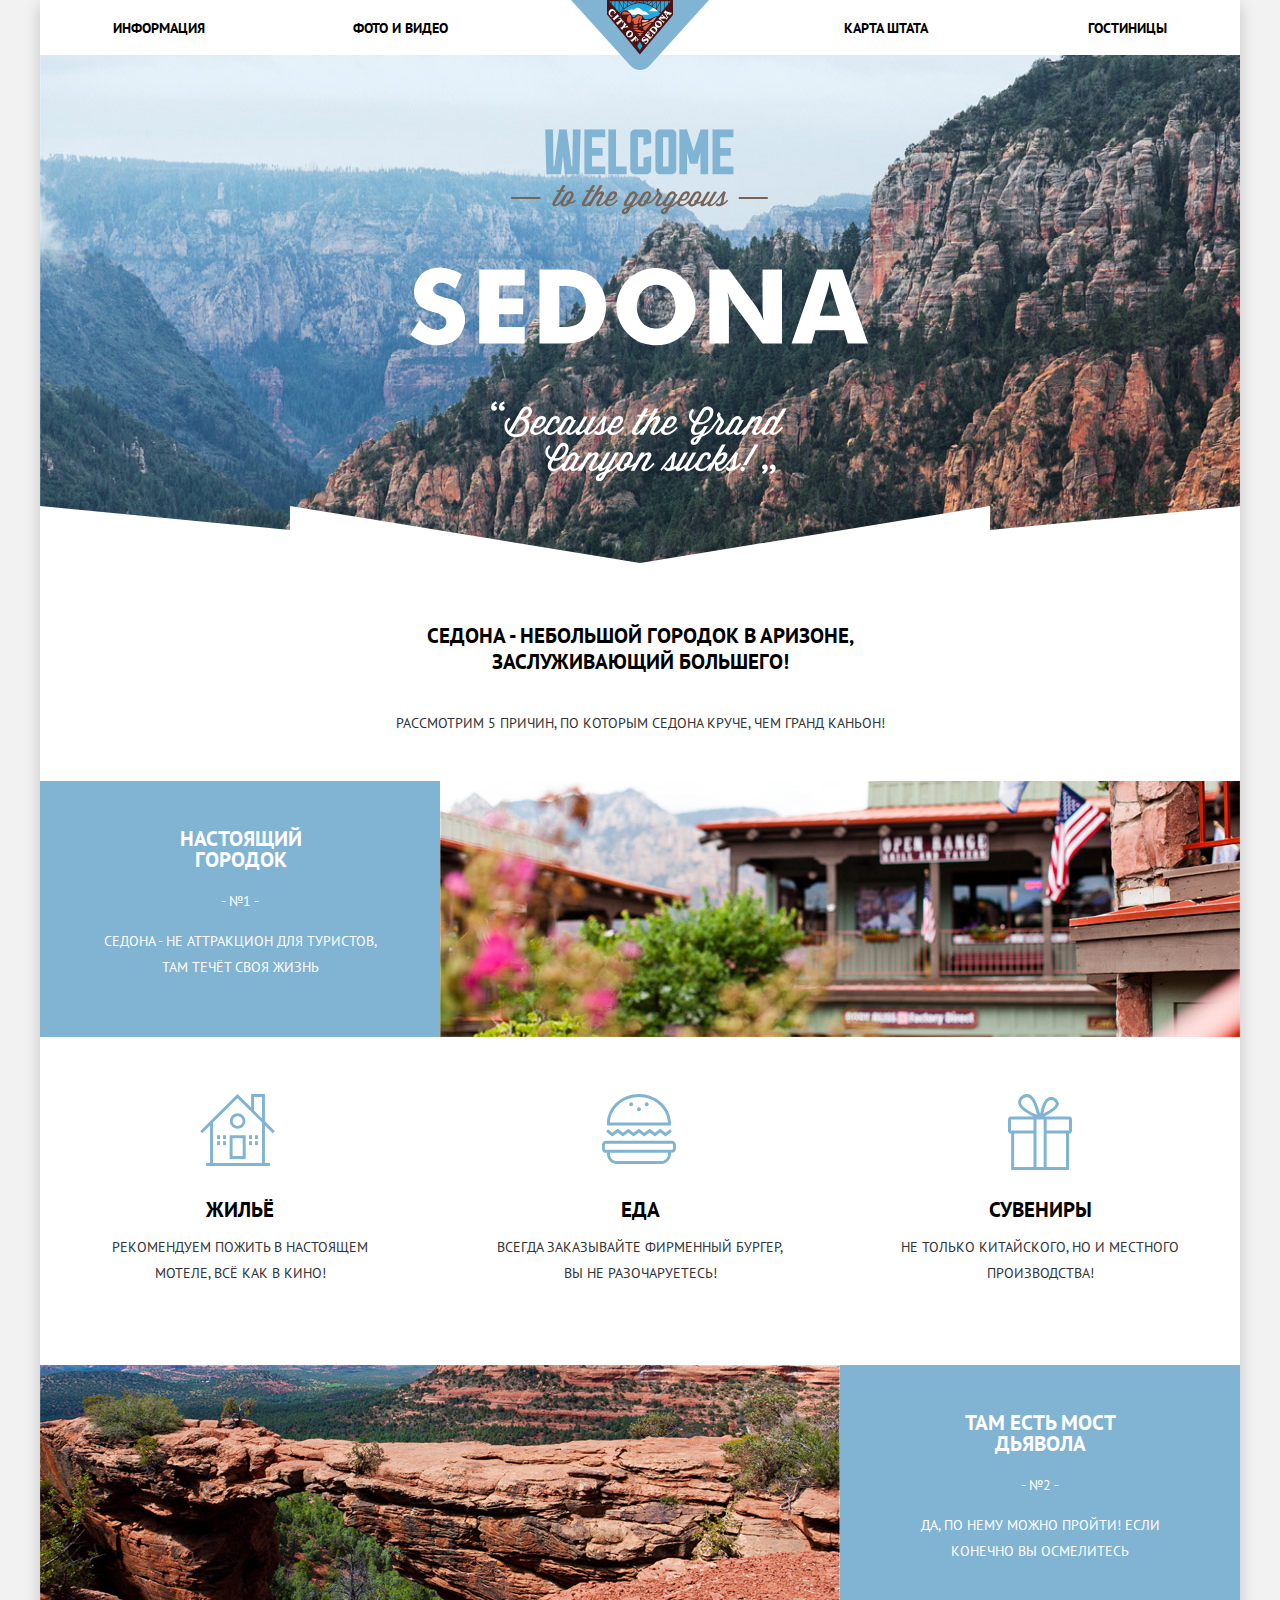
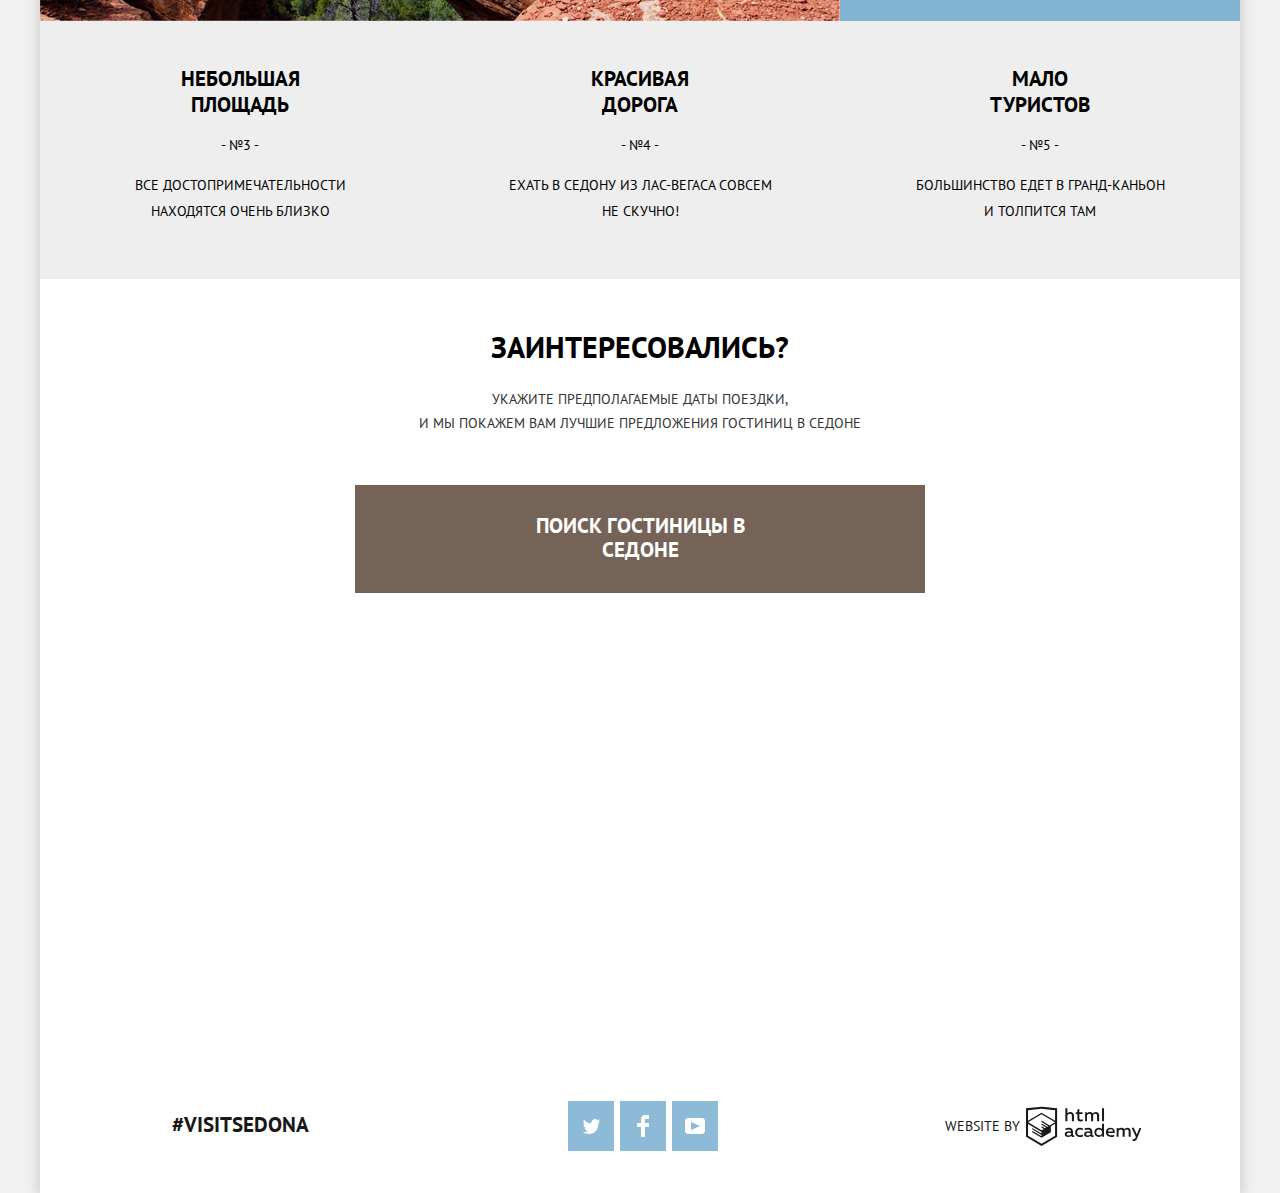
==== index.html @ 84140e09 "Анимирована форма + Пиксель перфект" ====
<!DOCTYPE html>
<html lang="ru">
  <head>
    <meta charset="UTF-8">
    <title>Sedona</title>
    <link href="https://fonts.googleapis.com/css?family=PT+Sans:400,700" rel="stylesheet">
    <link rel="stylesheet" href="css/normalize.css">
    <link rel="stylesheet" href="css/style.css">
  </head>
  <body>
    <div class="container">
      <img class="img-background" src="img/background.jpg" alt="Горы Седоны" width="1200" height="800">
      <header class="header">
        <img class="header-logo" src="img/logo.svg" alt="Логотип Седоны" width="140" height="70">
        <h2 class="visually-hidden">Меню сайта</h2>
        <nav class="header-nav">
          <ul class="header-nav-list">
            <li class="header-nav-item">
              <a class="header-nav-phrase" href="info.html">Информация</a>
            </li>
            <li class="header-nav-item">
              <a class="header-nav-phrase" href="photo.html">Фото и видео</a>
            </li>
            <li class="header-nav-item">
              <a class="header-nav-phrase" href="#map">Карта штата</a>
            </li>
            <li class="header-nav-item">
              <a class="header-nav-phrase" href="catalog.html">Гостиницы</a>
            </li>
          </ul>
        </nav>
      </header>
      <main>
        <div class="img-background-wrapper">
          <img class="img-welcome" src="img/welcome.svg" alt="Приветствие" width="459" height="353">
        </div>
        <div class="info-wrapper-about">
          <div class="info-wrapper">
            <h1>
              Седона - небольшой городок в Аризоне,   
              заслуживающий большего!
            </h1>
            <p>Рассмотрим 5 причин, по которым Седона круче, чем гранд каньон!</p>
          </div>
        </div>
        <section class="reason first">
          <div class="reason-content">
            <h2>Настоящий городок</h2>
            <span>- №1 -</span>
            <p>
              Седона - не аттракцион для туристов,  
              там течёт своя жизнь
            </p>
          </div>
          <div class="reason-img"> <img src="img/reason-1.jpg" alt="Городок"></div>
        </section>
        <section class="recommended">
          <div class="recommended-wrapper">
            <h2 class="recommended-content">Жильё</h2>
            <p>
              Рекомендуем пожить в настоящем
              мотеле, всё как в кино!
            </p>
          </div>
          <div class="recommended-wrapper">
            <h2 class="recommended-content">Еда</h2>
            <p>
              Всегда заказывайте фирменный бургер,
              вы не разочаруетесь!
            </p>
          </div>
          <div class="recommended-wrapper">
            <h2 class="recommended-content">Сувениры</h2>
            <p>
              Не только китайского, но и местного
              производства!
            </p>
          </div>
        </section>
        <section class="reason second">
          <div class="reason-content">
            <h2>
              Там есть
              мост дьявола
            </h2>
            <span>- №2 -</span>
            <p>
              Да, по нему можно пройти! Если конечно
              вы осмелитесь
            </p>
          </div>
          <div class="reason-img"> <img src="img/reason-2.jpg" alt="Мост дьявола"></div>
        </section>
        <section class="reason-list">
          <div class="reason-content-item">
            <h2>
              Небольшая
              площадь
            </h2>
            <span>- №3 -</span>
            <p>
              Все достопримечательности
              находятся очень близко
            </p>
          </div>
          <div class="reason-content-item">
            <h2>
              Красивая
              дорога
            </h2>
            <span>- №4 -</span>
            <p>
              Ехать в Седону из Лас-Вегаса
              совсем не скучно!
            </p>
          </div>
          <div class="reason-content-item">
            <h2>
              Мало
              туристов
            </h2>
            <span>- №5 -</span>
            <p>
              Большинство едет в Гранд-Каньон
              и толпится там
            </p>
          </div>
        </section>
        <section class="search-hotel">
          <div class="search-hotel-info">
            <h3>Заинтересовались?</h3>
            <p>
              Укажите предполагаемые даты поездки,<br>
              и мы покажем вам лучшие предложения гостиниц в Седоне
            </p>
          </div>
            <div class="search-hotel-btn-wrapper">
              <button class="search-hotel-btn" type="button">Поиск гостиницы в Седоне</button>
              <div class="search-hotel-popup-wrapper">
                <h2 class="visually-hidden">Параметры поиска гостиницы</h2>
                <form class="search-hotel-popup" action="https://echo.htmlacademy.ru" method="post">
                  <div class="chose-wrapper">
                    <label for="chose-date-arrival">Дата заезда:</label>
                    <div class="chose-date-wrapper">
                      <input class="chose-date" type="text" id="chose-date-arrival" name="date-arrival" value="24 апреля 2017">
                      <button class="calendar-btn" type="button">
                        <svg class="calendar-icon" version="1.1" id="Layer_1" xmlns="http://www.w3.org/2000/svg" xmlns:xlink="http://www.w3.org/1999/xlink" x="0px" y="0px"
                          width="21px" height="22px" viewBox="0 0 21 22" enable-background="new 0 0 21 22" xml:space="preserve">
                          <g id="calendar_1_">
                            <path d="M19.251,2.025h-2.845V0.648c0-0.381-0.294-0.689-0.656-0.689c-0.363,0-0.656,0.308-0.656,0.689v1.377h-3.938V0.648
                              c0-0.381-0.294-0.689-0.655-0.689c-0.363,0-0.657,0.308-0.657,0.689v1.377H5.906V0.648c0-0.381-0.294-0.689-0.656-0.689
                              c-0.363,0-0.657,0.308-0.657,0.689v1.377H1.75C0.784,2.025,0,2.847,0,3.862v16.302C0,21.179,0.784,22,1.75,22h17.501
                              C20.217,22,21,21.179,21,20.164V3.862C21,2.847,20.217,2.025,19.251,2.025z M19.688,20.164c0,0.253-0.195,0.459-0.437,0.459H1.75
                              c-0.241,0-0.438-0.206-0.438-0.459V3.862c0-0.253,0.196-0.459,0.438-0.459h2.844v1.378c0,0.381,0.294,0.689,0.657,0.689
                              c0.362,0,0.656-0.308,0.656-0.689V3.403h3.938v1.378c0,0.381,0.294,0.689,0.657,0.689c0.361,0,0.655-0.308,0.655-0.689V3.403h3.938
                              v1.378c0,0.381,0.293,0.689,0.656,0.689c0.362,0,0.656-0.308,0.656-0.689V3.403h2.845c0.241,0,0.437,0.206,0.437,0.459V20.164z"/>
                            <rect x="4.594" y="8.225" width="2.625" height="2.066"/>
                            <rect x="4.594" y="11.668" width="2.625" height="2.067"/>
                            <rect x="4.594" y="15.112" width="2.625" height="2.066"/>
                            <rect x="9.188" y="15.112" width="2.625" height="2.066"/>
                            <rect x="9.188" y="11.668" width="2.625" height="2.067"/>
                            <rect x="9.188" y="8.225" width="2.625" height="2.066"/>
                            <rect x="13.781" y="15.112" width="2.625" height="2.066"/>
                            <rect x="13.781" y="11.668" width="2.625" height="2.067"/>
                            <rect x="13.781" y="8.225" width="2.625" height="2.066"/>
                          </g>
                        </svg>
                      </button>
                    </div>
                  </div>
                  <div class="chose-wrapper">
                    <label for="chose-date-departure">Дата выезда:</label>
                    <div class="chose-date-wrapper">
                      <input class="chose-date" type="text" id="chose-date-departure" name="date-departure" value="4 июля 2017">
                      <button class="calendar-btn" type="button">
                        <svg class="calendar-icon" version="1.1" id="Layer_2" xmlns="http://www.w3.org/2000/svg" xmlns:xlink="http://www.w3.org/1999/xlink" x="0px" y="0px"
                          width="21px" height="22px" viewBox="0 0 21 22" enable-background="new 0 0 21 22" xml:space="preserve">
                          <g id="calendar_2_">
                            <path d="M19.251,2.025h-2.845V0.648c0-0.381-0.294-0.689-0.656-0.689c-0.363,0-0.656,0.308-0.656,0.689v1.377h-3.938V0.648
                              c0-0.381-0.294-0.689-0.655-0.689c-0.363,0-0.657,0.308-0.657,0.689v1.377H5.906V0.648c0-0.381-0.294-0.689-0.656-0.689
                              c-0.363,0-0.657,0.308-0.657,0.689v1.377H1.75C0.784,2.025,0,2.847,0,3.862v16.302C0,21.179,0.784,22,1.75,22h17.501
                              C20.217,22,21,21.179,21,20.164V3.862C21,2.847,20.217,2.025,19.251,2.025z M19.688,20.164c0,0.253-0.195,0.459-0.437,0.459H1.75
                              c-0.241,0-0.438-0.206-0.438-0.459V3.862c0-0.253,0.196-0.459,0.438-0.459h2.844v1.378c0,0.381,0.294,0.689,0.657,0.689
                              c0.362,0,0.656-0.308,0.656-0.689V3.403h3.938v1.378c0,0.381,0.294,0.689,0.657,0.689c0.361,0,0.655-0.308,0.655-0.689V3.403h3.938
                              v1.378c0,0.381,0.293,0.689,0.656,0.689c0.362,0,0.656-0.308,0.656-0.689V3.403h2.845c0.241,0,0.437,0.206,0.437,0.459V20.164z"/>
                            <rect x="4.594" y="8.225" width="2.625" height="2.066"/>
                            <rect x="4.594" y="11.668" width="2.625" height="2.067"/>
                            <rect x="4.594" y="15.112" width="2.625" height="2.066"/>
                            <rect x="9.188" y="15.112" width="2.625" height="2.066"/>
                            <rect x="9.188" y="11.668" width="2.625" height="2.067"/>
                            <rect x="9.188" y="8.225" width="2.625" height="2.066"/>
                            <rect x="13.781" y="15.112" width="2.625" height="2.066"/>
                            <rect x="13.781" y="11.668" width="2.625" height="2.067"/>
                            <rect x="13.781" y="8.225" width="2.625" height="2.066"/>
                          </g>
                        </svg>
                      </button>
                    </div>
                  </div>
                  <div class="chose-people-wrapper">
                    <label for="chose-number-adults">Взрослые:</label>
                    <div class="chose-number-wrapper">
                      <button class="decrease" type="button">-</button>
                      <input class="chose-number" type="text" name="number" id="chose-number-adults" value="2">
                      <button class="increase" type="button">+</button>
                    </div>
                    <label for="chose-number-childrens">Дети:</label>
                    <div class="chose-number-wrapper">
                      <button class="decrease" type="button">-</button>
                      <input class="chose-number" type="text" name="number" id="chose-number-childrens" value="0">
                      <button class="increase" type="button">+</button>
                    </div>
                  </div>
                  <button class="search-btn" type="submit">Найти</button>
                </form>
              </div>
            </div>
        </section>
      </main>
      <div class="map">
        <div style="overflow:hidden;width: 1200px;height: 600px;">
          <iframe class="map-iframe" width="1200" height="600" src="https://maps.google.com/maps?width=1200&amp;height=600&amp;hl=en&amp;q=sedona+(sedona)&amp;ie=UTF8&amp;t=&amp;z=10&amp;iwloc=B&amp;output=embed"></iframe>
          <div><small><a href="https://embedgooglemaps.com/en/">embedgooglemaps EN</a></small></div>
          <div><small><a href="https://iamsterdamcard.it">i amsterdamcard it</a></small></div>
        </div>
        <footer class="footer index">
          <div class="hashtag-wrapper">
            <span class="visually-hidden">Распространяйте хэштег</span>
            <a class="hashtag" href="#">#Visitsedona</a>
          </div>
          <ul class="social-btn-list">
            <li class="social-btn-item">
              <a class="social-btn twitter" href="#">
              <span class="visually-hidden">Седона в Твиттере</span>
              </a>
            </li>
            <li class="social-btn-item">
              <a class="social-btn facebook" href="#">
              <span class="visually-hidden">Седона в Фейсбуке</span>
              </a>
            </li>
            <li class="social-btn-item">
              <a class="social-btn youtube" href="#">
              <span class="visually-hidden">Седона в Ютубе</span>
              </a>
            </li>
          </ul>
          <div class="copyright">
            <span>Website by</span>
            <a class="copyright-logo" href="https://htmlacademy.ru/intensive/htmlcss">
              <svg class="htmlacademy" width="115px" height="41px" id="Layer_3" data-name="Layer 1" xmlns="http://www.w3.org/2000/svg" viewBox="0 0 113 39">
                <title>HTML Academy</title>
                <path d="M401.93,351.51a2.07,2.07,0,0,0,.58-0.11v1.4a3.41,3.41,0,0,1-1.24.22,1.75,1.75,0,0,1-1.75-1,5.08,5.08,0,0,1-3.3,1.13c-1.59,0-3.06-.87-3.06-2.68,0-2.24,2.08-2.93,3.9-2.93a11.63,11.63,0,0,1,2.28.26v-0.31c0-1.09-.8-1.86-2.3-1.86a7.79,7.79,0,0,0-3.15.67v-1.79a10.72,10.72,0,0,1,3.35-.58c2.48,0,4,1.18,4,3.83v3.14A0.57,0.57,0,0,0,401.93,351.51Zm-6.76-1.19a1.42,1.42,0,0,0,1.64,1.29,3.56,3.56,0,0,0,2.53-1V349.1a10.21,10.21,0,0,0-1.9-.22C396.34,348.89,395.17,349.23,395.17,350.33Z" transform="translate(-355.09 -323.29)" />
                <path d="M408.15,343.91a5.29,5.29,0,0,1,2.7.67v1.79a4.28,4.28,0,0,0-2.42-.73,2.89,2.89,0,1,0,0,5.76,5.26,5.26,0,0,0,2.55-.67v1.8a6.58,6.58,0,0,1-2.9.6,4.42,4.42,0,0,1-4.72-4.54A4.54,4.54,0,0,1,408.15,343.91Z" transform="translate(-355.09 -323.29)" />
                <path d="M420.93,351.51a2.07,2.07,0,0,0,.58-0.11v1.4a3.41,3.41,0,0,1-1.24.22,1.75,1.75,0,0,1-1.75-1,5.08,5.08,0,0,1-3.3,1.13c-1.59,0-3.06-.87-3.06-2.68,0-2.24,2.08-2.93,3.9-2.93a11.63,11.63,0,0,1,2.28.26v-0.31c0-1.09-.8-1.86-2.3-1.86a7.79,7.79,0,0,0-3.15.67v-1.79a10.72,10.72,0,0,1,3.35-.58c2.48,0,4,1.18,4,3.83v3.14A0.57,0.57,0,0,0,420.93,351.51Zm-6.76-1.19a1.42,1.42,0,0,0,1.64,1.29,3.56,3.56,0,0,0,2.53-1V349.1a10.21,10.21,0,0,0-1.9-.22C415.33,348.89,414.17,349.23,414.17,350.33Z" transform="translate(-355.09 -323.29)" />
                <path d="M431.76,340.14V352.9H430v-1.39a4.07,4.07,0,0,1-3.35,1.62,4.62,4.62,0,0,1,0-9.22,4,4,0,0,1,3.15,1.37v-5.14h2ZM427,345.62a2.9,2.9,0,0,0,0,5.8,3,3,0,0,0,2.79-1.84v-2.13A3.06,3.06,0,0,0,427,345.62Z" transform="translate(-355.09 -323.29)" />
                <path d="M438.08,343.91c3.48,0,4.68,2.81,4.12,5.34h-6.58c0.22,1.57,1.75,2.22,3.35,2.22a6.41,6.41,0,0,0,2.77-.62v1.68a7.5,7.5,0,0,1-3.14.6c-2.68,0-5-1.53-5-4.61A4.39,4.39,0,0,1,438.08,343.91Zm0.09,1.62a2.39,2.39,0,0,0-2.57,2.26h4.85A2.06,2.06,0,0,0,438.17,345.53Z" transform="translate(-355.09 -323.29)" />
                <path d="M444.19,352.9v-8.75h1.73v1.09a4,4,0,0,1,2.92-1.33,3,3,0,0,1,2.73,1.4,4.33,4.33,0,0,1,3.06-1.4,3.21,3.21,0,0,1,3.32,3.52v5.47h-2v-5.41a1.67,1.67,0,0,0-1.73-1.84,2.94,2.94,0,0,0-2.17,1.18c0,0.2,0,.4,0,0.6v5.47h-2v-5.41a1.67,1.67,0,0,0-1.73-1.84,3.11,3.11,0,0,0-2.32,1.35v5.91h-2Z" transform="translate(-355.09 -323.29)" />
                <path d="M466.56,344.15h2l-4.1,9.93c-0.95,2.28-2.19,3-3.52,3a5,5,0,0,1-1.15-.15v-1.66a3,3,0,0,0,.89.13c0.95,0,1.66-.67,2.17-2l0.18-.44-4.16-8.82H461l3,6.6Z" transform="translate(-355.09 -323.29)" />
                <path d="M395.75,324.82v5a4,4,0,0,1,2.83-1.2,3.41,3.41,0,0,1,3.61,3.57v5.41h-2v-5.16a1.9,1.9,0,0,0-2-2.1,3.08,3.08,0,0,0-2.44,1.46v5.8h-2V324.82h2Z" transform="translate(-355.09 -323.29)" />
                <path d="M407.52,325.71v3.12h3.17v1.71h-3.17v4c0,1.15.53,1.53,1.66,1.53a4.71,4.71,0,0,0,1.77-.35v1.68a7.14,7.14,0,0,1-2.35.38,2.68,2.68,0,0,1-3-2.88v-4.38H404v-1.71h1.57v-2.64Z" transform="translate(-355.09 -323.29)" />
                <path d="M413.19,337.58v-8.75h1.73v1.09a4,4,0,0,1,2.92-1.33,3,3,0,0,1,2.73,1.4,4.33,4.33,0,0,1,3.06-1.4,3.21,3.21,0,0,1,3.32,3.52v5.47h-2v-5.41a1.67,1.67,0,0,0-1.73-1.84,2.94,2.94,0,0,0-2.17,1.18c0,0.2,0,.4,0,0.6v5.47h-2v-5.41a1.67,1.67,0,0,0-1.73-1.84,3.11,3.11,0,0,0-2.32,1.35v5.91h-2Z" transform="translate(-355.09 -323.29)" />
                <rect x="74.72" y="1.52" width="1.95" height="12.76" />
                <path d="M370.53,323.31l-0.16,0-15.28,1.6v28L370.37,362l15.28-9.09v-28Zm13.12,28.45-13.28,7.9-13.28-7.9V340.28l13.22,7.87,0,1.43-9.07-5.4v1.38l9.11,5.47,0,1.46-9.1-5.42v1.38l9.11,5.47h0l9.19-5.5v-1.39h0v-4.52l4.1-2.45v11.67Zm0-13.16L380,340.74h0l-1.68,1-8-4.76v1.38l6.84,4.07-0.06,0-0.15.09-1,.57-5.64-3.36v1.38l4.45,2.65-1.05.7,0,0-3.36-2v1.38l2.21,1.3-2.25,1.35-13.16-7.82,13.17-7.92h0Zm0-1.39-13.35-7.87h0l-13.2,7.86v-10.5l13.28-1.39,13.28,1.39v10.51Z" transform="translate(-355.09 -323.29)" />
              </svg>
            </a>
          </div>
        </footer>
      </div>
    </div>
    <script src="js/script.js"></script>
  </body>
</html>
---- css/style.css ----
body {
	margin:0;
	padding:0;

	font-family: "PT Sans", Arial, sans-serif;
	font-size: 14px;
	font-weight: 400;
	line-height: 26px;
	color: #000000;
	text-transform: uppercase;
	background-color: #f2f2f2;
}

.catalog-body {
	line-height: 21px;
}

.visually-hidden:not(:focus):not(:active),
input[type="checkbox"].visually-hidden,
input[type="radio"].visually-hidden {
  position: absolute;

  width: 1px;
  height: 1px;
  margin: -1px;
  border: 0;
  padding: 0;

  white-space: nowrap;

  clip-path: inset(100%);
  clip: rect(0 0 0 0);
  overflow: hidden;
}

a {
	text-decoration: none;
}

.container {
	max-width: 1200px;
	margin: 0 auto;

	box-shadow: 0 5px 15px 0 rgba(0,1,1,0.2);
	background-color: #ffffff;
}

.header {
	max-width: 1200px;

	position: relative;
	display: flex;

	background-color: #ffffff;

	z-index:1;
}

.header-logo {
	position: absolute;
	z-index: 1;

	left: 530px;
}

.header-nav {
	width: 1200px;
	min-height: 55px;

	font-weight: 700;
	line-height: 26px;
}

.header-nav-list {
	margin:0;
	padding: 0;
	margin-top: 15px;
	margin-bottom: 12px;

	display: flex;

	list-style: none;
}

.header-nav-item {
	width: 240px;
}

.header-nav-phrase.active {
	color: #766357;
}

.header-nav-phrase:hover {
	color: #81b3d2;
}

.header-nav-phrase:active {
	color: #b2b2b2;
}

.header li:nth-child(1) {
	margin-left: 73px;
}

.header li:nth-child(2) {
	margin-right: 48px;
}

.header li:nth-child(3) {
	text-align: end;

	margin-left: 48px;
}

.header li:nth-child(4) {
	text-align: end;

	margin-right: 73px;
}

.header-nav a {
	color: #000000;
}

.img-background-mask {
	bottom: 0;
	position: absolute;

	z-index: 1;
}

.img-background-wrapper {
		position: relative;

		min-height: 508px;
}

.img-background-wrapper::after {
	  content: "";
	  position: absolute;

    bottom: .5px;

    background: url(../img/polygon.svg) no-repeat center bottom;

    z-index: 1;

    height: 58px;
    width: 1200px;
}

.img-background {
	position: absolute;

	transform: translateY(-28.5%);

	z-index:1;

	top:200px;
}

.img-welcome {
	position: absolute;

	left:50%;
	margin-left: -230px;
	top:74px;

	z-index: 1;
}

.info-wrapper {
	margin: 0 auto;
	padding-top: 60px;

	width: 570px;

	text-align: center;
}

.info-wrapper-about {
	position: relative;
	
	background-color: #ffffff;

	z-index: 1;

	padding-bottom: 45px;
}

.info-wrapper h1 {
	margin:0;
	margin-bottom: 35px;

	font-size: 21px;
	font-weight: 700;
}

.info-wrapper p {
	margin:0;
}

.info-wrapper p,
.recommended-wrapper p,
.reason.list p{
	color: #333333;
}

.reason {
	display: flex;

	color: #ffffff;
}

.reason-content {
	text-align: center;

	padding-top: 30px;

	width: 400px;

	background-color: #81b3d2;

}

.reason-content h2 {
	padding-left: 125px;
	padding-right: 124px;
}

.reason-content p,
.recommended-wrapper p {
	padding-left: 55px;
	padding-right: 55px;
}

.reason-img {
	line-height: 0;
	font-size: 0;
}

.recommended {
	display: flex;

	margin-top: 57px;
}

.recommended-wrapper {
	position: relative;

	padding-top:105px;

	text-align: center;

	width: 400px;
}

.recommended-wrapper::before {
	content:"";
  
  position: absolute;

  top:0;
}

.recommended-wrapper:nth-child(1)::before {
	background-image: url(../img/icon-1.svg);

	width: 75px;
	height: 72px;

	left:160px;
}

.recommended-wrapper:nth-child(2)::before {
	background-image: url(../img/icon-3.svg);

	width: 74px;
	height: 70px;

	left:162px;
}

.recommended-wrapper:nth-child(3)::before {
	background-image: url(../img/icon-2.svg);

	width: 64px;
	height: 76px;

	left:168px;
}

.recommended-content {
	margin:0;
	padding:0;
}

.reason.second {
	flex-direction: row-reverse;

	margin-top:65px;
}

.reason h2,
.recommended-wrapper h2 {
	font-size: 21px;
	font-weight: 700;
	line-height: 21px;
}

.reason-list {
	display: flex;

	color: #000000;
}

.reason-list p {
	padding-left: 70px;
	padding-right: 70px;
}

.reason-content-item:nth-child(2) p{
	padding-left: 60px;
	padding-right: 60px;
} 

.reason-content-item {
	text-align:center;
	padding-top:45px;
	padding-bottom: 55px;

	width:400px;

	background-color: #eeeeee;
}

.reason-content-item h2 {
	margin:0;
	margin-bottom: 14px;
	padding-left: 130px;
	padding-right: 130px;
}

.reason-content-item p {
	margin:0;
	margin-top: 14px;
}

.search-hotel {
	padding-top: 50px;

	display: flex;
	flex-direction: column;
	justify-content: center;

	text-align: center;
}

.search-hotel h3{
	margin:0;
	margin-bottom: 22px;
	font-size: 30px;
	font-weight: 700;
	line-height: 36px;
}

.search-hotel p {
	margin:0;

	color: #333333;

  line-height: 24px;
}

.search-hotel-info {
	padding-left: 313px;
	padding-right: 313px;
}


.search-hotel a {
	font-size: 21px;
	font-weight: 700;

	color: #ffffff;
}

.search-hotel-btn-wrapper {
	position:relative;

	margin: 0 auto;
	margin-top:50px;

	box-sizing: border-box;

	max-width: 570px;

	background-color: #766357;
}

.search-hotel-btn {
    font-family:"PT Sans", Arial, sans-serif;
    font-size: 21px;
    font-weight: 700;

    text-transform: uppercase;

    color:#ffffff;

    border:0 none;

    background-color: #766357;

	  padding-left: 140px;
    padding-right: 140px;
    padding-top: 29px;
    padding-bottom: 31px;
}

.search-hotel-btn:hover {
	background-color: #604e43;
}

.search-hotel-btn:active {
	background-color: #503e33;

	color:#857871;
}

.chose-date {
	font: inherit;
	text-transform: uppercase;

	box-sizing: border-box;

	width: 345px;

	margin:0;
	padding:0;
	padding-top: 6px;
	padding-bottom: 6px;
	padding-left: 12px;

	background-color: #f2f2f2;

	border:0 none;

	outline: none;

}
.chose-date:hover {
	background-color: #ebebeb;
}

.chose-date:focus {
	background-color: #ffffff;
	
	box-shadow: inset 0 0 0 2px #e5e5e5;
}

.chose-wrapper {
	display: flex;
}

.calendar-btn {
	position: absolute;

	width:30px;
	height: 38px;

	border: 0 none;
	
	top:0;
	bottom:0;
	right:0;
	margin:0;
	padding: 0;
	padding-right: 10px;

	background-color: transparent;

	cursor: pointer;
}

.calendar-icon {
	fill: #cacaca;
}

.calendar-icon:hover {
	fill: #000000;
}

.calendar-icon:active {
	fill: #81b3d2;
}

.chose-wrapper:nth-child(1) {
	margin-top: 55px;
}

.chose-wrapper:nth-child(2) {
	margin-top: 29px;
}

.search-hotel-popup-wrapper {
	position: absolute;
	left:0;
	right:0;

	z-index: 1;

	max-width: 570px;
	display: none;

	margin: 0 auto;

	font-weight: 700;
}

.show {
	max-width: 570px;
	display: block;

	margin: 0 auto;

	font-weight: 700;
}

.search-hotel-popup {
	text-align: start;

	display: flex;
	padding-left: 55px;
	padding-right: 55px;

	background-color: #ffffff;

	flex-direction: column;
}

.search-hotel-popup-wrapper.show {
	animation: popupshow 0.7s forwards;
}

@keyframes popupshow  {
  0% {
    -webkit-transform: translateX(-100%);
            transform: translateX(-100%);
    opacity: 0;
  }

  100% {
    -webkit-transform: translateX(0);
            transform: translateX(0);
    opacity: 1;
  }
}

.search-hotel-popup label {
	align-self: center;
}

.search-hotel-popup input {
	font-weight: 700;
}

.chose-date-wrapper {
	position: relative;
}

.search-hotel-popup label {
	width:115px;
}

.increase {
	border:0 none;
	
	width:38px;
	height: 38px;

	position: absolute;

	left:0;
	top:0;
	bottom:0;

	background-color: #f2f2f2;
	color:#a9a9a9;

	cursor: pointer;

}

.decrease {
	border:0 none;
	
	width:38px;
	height: 38px;

	position: absolute;

	right:0;
	top:0;
	bottom:0;

	background-color: #f2f2f2;
	color:#a9a9a9;

	cursor: pointer;
}

.increase:hover,
.decrease:hover {
	color: #000000;
} 

.increase:active,
.decrease:active {
	color: #81b3d2;
} 

.chose-people-wrapper {
	margin-top: 30px;

	display: flex;
}

.chose-number-wrapper {
	display: flex;

	position: relative;
}

.chose-number-wrapper input {
	padding-top: 14px;
	padding-bottom: 14px;

	box-sizing: border-box;

	height: 38px;
}

.chose-number {
	text-align: center;

	margin:0;
	padding:0;

	border: 0 none;

	background-color: #f2f2f2;
	max-width: 115px;
}

.search-btn {
	background-color: #81b3d2;

	border: 0 none;
	
	margin-top: 55px;
	margin-bottom: 55px;
	padding-top: 14px;
	padding-bottom: 20px;

	font-size: 21px;
	text-transform: uppercase;

	color:#ffffff;
}

.search-btn:hover {
	background-color: #669ec0;
}

.search-btn:active {
	background-color: #5496bd;

	color: #88b6d1;
}

.chose-people-wrapper label:nth-of-type(2) {
	box-sizing: border-box;
	text-align: end;

	padding-right: 25px;
}

.footer {
	display: flex;
	align-items: center;

	padding:35px 72px 42px 72px;
}

.copyright {
	width: 328px;

	display: flex;
	box-sizing: border-box;
	align-items: center;

	padding-left: 105px;
}

.copyright span {
	padding-right: 6px;
}

.hashtag-wrapper {
	box-sizing: border-box;
	padding-left: 60px;

	width:328px;
}

.hashtag {
	font-size: 21px;
	font-weight: 700;

	color: #000000;
}

.social-btn-list {
	width:400px;

	margin:0;
	padding:0;

	display: flex;
	justify-content: center;

	list-style: none;
}

.social-btn-item {
	margin-left: 6px;

	background-color: #81b3d2;
}

.social-btn {
	display: flex;
	position: relative;
	justify-content: center;
	align-items: center;

	width: 46px;
	height: 50px;
}

.social-btn.twitter::before {
	position:absolute;

	width: 17px;
	height: 15px;

	content: "";

	background-image: url(../img/twitter.svg)
}

.social-btn.twitter:active::before {
	opacity: .3;
}

.social-btn.facebook::before {
	position:absolute;

	width: 12px;
	height: 22px;

	content: "";

	background-image: url(../img/facebook.svg)
}

.social-btn.facebook:active::before {
	opacity: .3;
}

.social-btn.youtube::before {
	position:absolute;

	width: 20px;
	height: 16px;

	content: "";

	background-image: url(../img/youtube.svg)
}

.social-btn.youtube:active::before {
	opacity: .3;
}


.social-btn-item:hover {
	background-color: #669ec0;
}

.social-btn-item:active {
	background-color: #5496bd;
}

.social-icon {
	fill:#ffffff;
}

.map {
	position: relative;
}

.map-iframe {
	border: 0px;
}

.copyright-logo {
	width: 115px;
	height: 41px;
}

.htmlacademy {
	fill: #000000;
}

.htmlacademy:hover {
	fill: #81b3d2;
}

.htmlacademy:active {
	fill: #bdbbbc;
}


footer.index {
	position: absolute;
	z-index: 1;

	background-color: #ffffff;

	opacity: .9;

	bottom:0;
}

/* Стилизация каталога */
.filters {
	background-image: url(../img/filter-Background-full.jpg);
	background-size: 100% auto;
	background-position: center;

	padding-top: 28px;
	padding-bottom: 30px;
}

.filter {
	display: flex;

}

.filter fieldset {
	border: 0 none;

	margin:0;
	padding:0;
}

.filter-wrapper-first {
	padding-left: 73px;

	min-width: 240px;
}

.filter-wrapper-second {
	box-sizing: border-box;

	padding-left:15px;

	min-width: 240px;
}

.filter-wrapper-first ul,
.filter-wrapper-second ul {
	margin:0;
	padding:0;
}

.filter legend {
	margin-bottom: 8px;

	font-size: 16px;
	font-weight: 700;

	color: #ffffff;
}

.filter ul {
	list-style: none;

	margin-top:22px;
}

.filter-option label {
	color: white;
}c

.filter-option {
	position: relative;
}

.filter-checkbox {
	position: relative;

	padding-left: 40px;

	user-select: none;
}

.filter-checkbox::before {
	content: "";

	position: absolute;
	left:0;
	bottom:1px;

	width:23px;
	height:23px;

	background-image: url(../img/checkbox-off.svg);
}

.filter-input:checked ~ .filter-checkbox::before {
	content: "";

	position: absolute;
	left:0;
	bottom: 1px;

	width:27px;
	height:23px;

	background-image: url(../img/checkbox-on.svg);
}

.filter-option:nth-child(2),
.filter-option:nth-child(3) {
	margin-top: 23px;
}

.filter-input:disabled + .filter-checkbox::before {
	content: "";

	position: absolute;
	left:0;
	bottom: 1px;

	width:23px;
	height:23px;

	background-image: url(../img/disable-checkbox-off.svg);
}


.filter-input:checked:disabled + .filter-checkbox::before {
	content: "";

	position: absolute;
	left:0;
	bottom: 1px;

	width:27px;
	height:23px;

	background-image: url(../img/disable-checkbox-on.svg);
}

.multiply-filter {
	margin:0;
	padding:0;

	border: 0 none;
}

.price-controls {
  position: relative;
  
  height: 36px;
  margin-bottom: 15px;

  font-size: 0;

  border: 2px solid #ffffff;
  border-radius: 2px;
}

.price-controls::after {
  content: "";
  position: absolute;
  top: 50%;
  left: 50%;

  width: 2px;
  height: 22px;

  background: #ffffff;
  transform: translate(-50%, -50%);
}

.price-controls label {
  display: inline-block;

  font-size: 14px;
  line-height: 34px;
  vertical-align: top;

  cursor: pointer;

  color: #ffffff;
}

.price-controls .min-price,
.price-controls .max-price {
  width: 90px;
  padding-left: 65px;
}

.price-controls input {
  width: 50px;
  margin: 0;

  color: inherit;
  font: inherit;

  background: none;
  border: none;
}

.toggle {
  position: absolute;
  top: -9px;

  width: 4px;
  height: 4px;

  background: #ababab;
  border: 8px solid #ffffff;
  border-radius: 50%;
  box-shadow: 0 2px 1px 0 rgba(0, 1, 1, 0.2);
  cursor: pointer;
}

.toggle:hover {
  background: #1c4f80;
}

.toggle.toggle-min {
  left: 0;
}

.toggle.toggle-max {
  left: 80%;
}

.toggle.toggle-min:hover,
.toggle.toggle-max:hover {
	transform: scale(1.1,1.1);

}

.range-filter {
  width: 330px;

  box-sizing: border-box;

  margin-left:auto;
  margin-right: 73px;
  padding-left:12px;

  color: #ffffff;
}

.range-controls {
	position: relative;

	margin-bottom: 32px;
}

.range-controls .scale {
	height: 2px;

	background: rgba(255, 255, 255, .3);
}

.range-controls .bar {
  width: 80%;
  height: 2px;

  background: #ffffff;
}

.toggle {
  width: 4px;
  height: 4px;

  background: #ababab;
  border: 8px solid #ffffff;
  border-radius: 50%;
  box-shadow: 0 2px 1px 0 rgba(0, 1, 1, 0.2);
  cursor: pointer;
}

.show-btn {
	display: block;
  margin: 0 auto;
  padding: 6px 35px;

  font-size: 14px;
  line-height: 20px;
  color: #ffffff;
  text-transform: uppercase;

  background: transparent;
  border: 2px solid #ffffff;
  border-radius: 2px;
  cursor: pointer;
}

.show-btn:hover {
	color: #000000;

  background: #ffffff;
}

.sort-wrapper {
  margin-top: 29px;
  margin-bottom: 29px;
  margin-left: 73px;
	margin-right: 73px;

	display: flex;
	position: relative;
	align-items: center;

}

.sort-wrapper h3 {
	font-size: 21px;
	line-height: 26px;
	font-weight: 700;

	margin:0;
	padding-right: 50px;
}

.sort-phrase {
	padding-right: 40px;
}

.catalog h3 {
	font-size: 21px;
	line-height: 26px;
	font-weight: 700;
}

.catalog-sorting,
.sort-btn {
	font-size: 12px;
	line-height: 18px;
}

.sort-btn-list {
	margin:0;
	padding:0;

	display: flex;

	list-style: none;
}

.sort-btn {
	color: #e1e1e1;

	border-bottom: 1px dotted #e2edf4;
}

.sort-btn:hover {
	color: #81b3d2;
}

.sort-btn:active {
	color: #000000;

	border-color: transparent;
}

.sort-btn-item:nth-child(1) {
	padding-right: 30px;
}

.sort-btn-item:nth-child(2) {
	padding-right: 32px;
}

.sort-btn.active{
	color: #81b3d2;

	border-bottom: none;
}

.sort-triangle-list {
	position: absolute;

	display: flex;
	
	right:0;
	top:-5px;

	list-style: none;
}

.sort-triangle-up {
	margin-right:12px;

	position: relative;
	display: block;

	width:11px;
	height: 10px;
}


.sort-triangle-down {
	position: relative;
	display: block;

	width:11px;
	height: 10px;
}


.sort-triangle-up::before {
	content:"";
	position: absolute;

	display: block;

	border-left: 5.5px solid transparent;
	border-right: 5.5px solid transparent;
	border-bottom: 10px solid #cacaca;
}

.sort-triangle-down::before {
	content:"";
	position: absolute;


	display: block;

	border-left: 5.5px solid transparent;
	border-right: 5.5px solid transparent;
	border-top: 10px solid #81b3d2;

}

.sort-triangle-up:hover::before  {
	content:"";
	position: absolute;

	display: block;

	border-left: 5.5px solid transparent;
	border-right: 5.5px solid transparent;
	border-bottom: 10px solid #000000;
}

.sort-triangle-up:active::before  {
	content:"";
	position: absolute;

	display: block;

	border-left: 5.5px solid transparent;
	border-right: 5.5px solid transparent;
	border-bottom: 10px solid #81b3d2;
}

.sort-triangle-down:hover::before  {
	content:"";
	position: absolute;

	display: block;

	border-left: 5.5px solid transparent;
	border-right: 5.5px solid transparent;
	border-top: 10px solid #000000;
}

.sort-triangle-down:active::before  {
	content:"";
	position: absolute;

	display: block;

	border-left: 5.5px solid transparent;
	border-right: 5.5px solid transparent;
	border-top: 10px solid #81b3d2;
}

.catalog-list {
	margin:0;
	padding:0;

	list-style: none;
}

.catalog-item {
	border-bottom: 1px solid #e5e5e5;
	
	padding-top: 29px;
	padding-bottom: 29px;
	padding-left: 73px;
	padding-right: 73px;
}

.catalog-item:nth-child(1) {
	border-top: 1px solid #e5e5e5;
}

.catalog-list article {
	display: flex;
}

.catalog-list h1 {
	font-size: 21px;
	font-weight: 700;
	line-height: 26px;
}

.catalog-item-name {
	color: #000000;
}

.catalog-item-name:hover {
	color: #81b3d2;
}

.catalog-item-name:active {
	color: #b2b2b2;
}

.catalog-item-info {
	margin-left: 30px;
}

.catalog-item-info h1 {
	margin:0;
	padding:0;
}

.catalog-item-img {
	line-height: 0;
	font-size:0;

	padding-top:3px;
}

.catalog-item-info span {
	color: #333333;
}

.catalog-item-info-wrapper {
	display: flex;

	padding-top: 7px;
}

.catalog-item-phrase-price {
		margin-left: 6px;
}
.catalog-item-phrase-housing {
	min-width: 110px;
}

.catalog-btn-info-wrapper {
	display: flex;

	margin-top: 12px;
}

.detail-btn,
.reserve-btn {
	font-weight: 700;

	color: #ffffff;

	padding-right: 18px;
	padding-left: 18px;
	padding-top: 3px;
	padding-bottom: 3px;
}

.detail-btn {
	background-color: #81b3d2;
}

.detail-btn:hover {
	background-color: #669ec0;
}

.detail-btn:active {
	background-color: #5496bd;
	color: #88b6d1;
}

.reserve-btn {
	margin-left: 6px;

	background-color: #766357;
}

.reserve-btn:hover {
	background-color: #604e43;
}

.reserve-btn:active {
	background-color: #503e33;

	color: #857871;
}

.catalog-item-raiting {
	position: relative;

	margin-top: auto;
	margin-left: auto;
}


.catalog-item-raiting-star {
	display: flex;
	flex-direction: row-reverse;

	margin-bottom: 55px;
}

.raiting-star {
	width:18px;
	height: 17px;

	margin-right: 5px;

	font-size: 0;

	background-image: url(../img/star.svg)

}

.raiting {
	padding-top: 5px;
	padding-bottom: 5px;
	padding-left: 16px;
	padding-right: 13px;

	background-color: #f2f2f2;

	color: #666666;
}
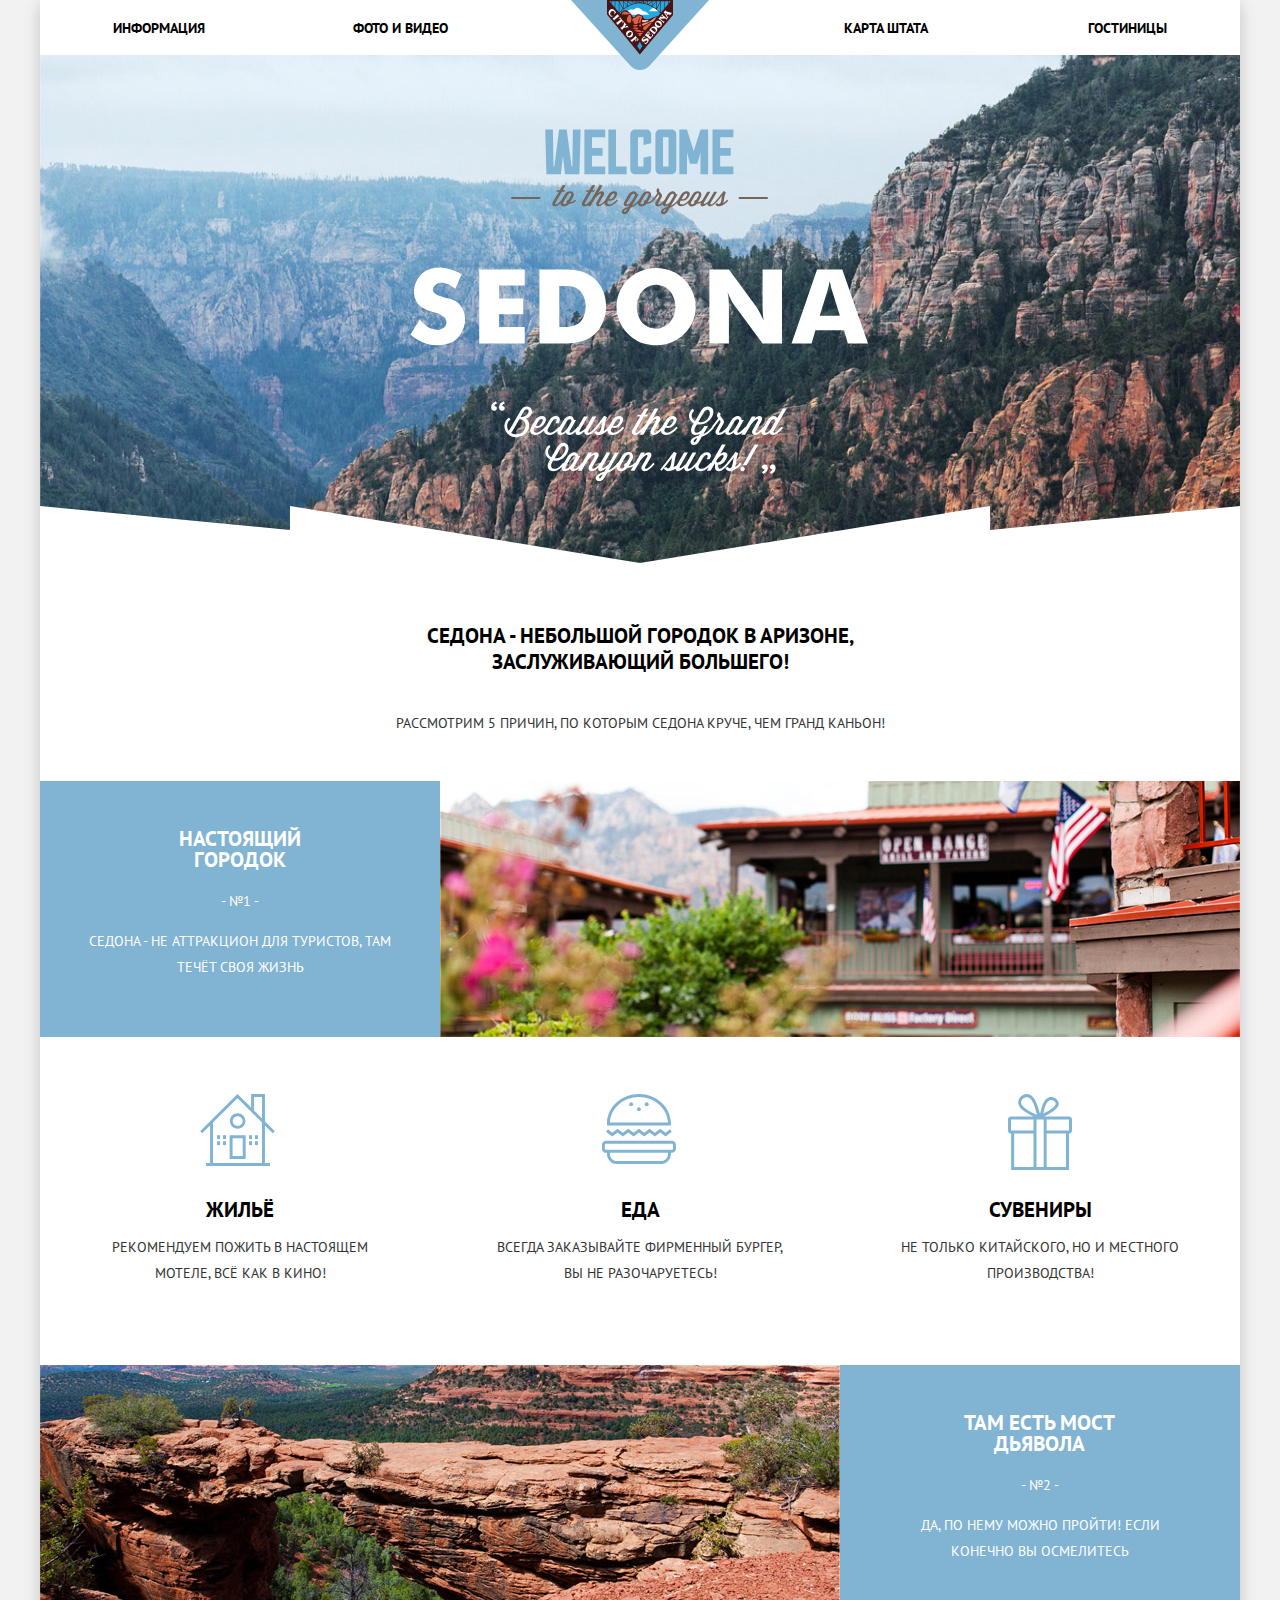
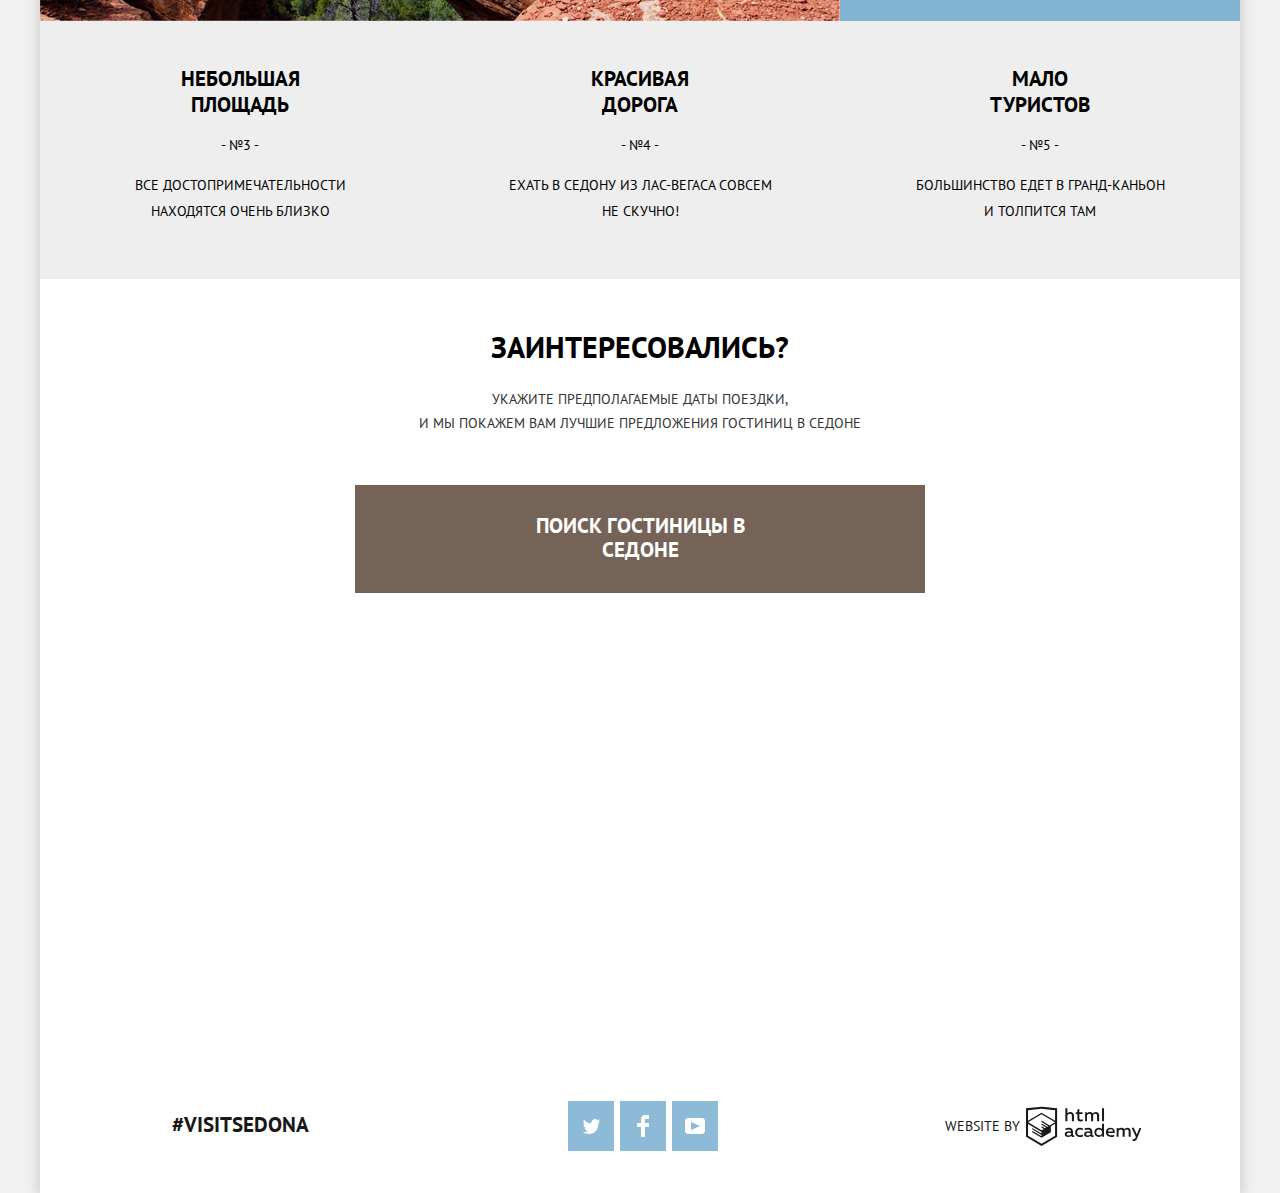
==== commit 95eb8ad0: "Минификация+Пиксель Перфект" ====
--- a/index.html
+++ b/index.html
@@ -4,8 +4,8 @@
     <meta charset="UTF-8">
     <title>Sedona</title>
     <link href="https://fonts.googleapis.com/css?family=PT+Sans:400,700" rel="stylesheet">
-    <link rel="stylesheet" href="css/normalize.css">
-    <link rel="stylesheet" href="css/style.css">
+    <link rel="stylesheet" href="css/normalize.min.css">
+    <link rel="stylesheet" href="css/style.min.css">
   </head>
   <body>
     <div class="container">
@@ -134,87 +134,87 @@
               и мы покажем вам лучшие предложения гостиниц в Седоне
             </p>
           </div>
-            <div class="search-hotel-btn-wrapper">
-              <button class="search-hotel-btn" type="button">Поиск гостиницы в Седоне</button>
-              <div class="search-hotel-popup-wrapper">
-                <h2 class="visually-hidden">Параметры поиска гостиницы</h2>
-                <form class="search-hotel-popup" action="https://echo.htmlacademy.ru" method="post">
-                  <div class="chose-wrapper">
-                    <label for="chose-date-arrival">Дата заезда:</label>
-                    <div class="chose-date-wrapper">
-                      <input class="chose-date" type="text" id="chose-date-arrival" name="date-arrival" value="24 апреля 2017">
-                      <button class="calendar-btn" type="button">
-                        <svg class="calendar-icon" version="1.1" id="Layer_1" xmlns="http://www.w3.org/2000/svg" xmlns:xlink="http://www.w3.org/1999/xlink" x="0px" y="0px"
-                          width="21px" height="22px" viewBox="0 0 21 22" enable-background="new 0 0 21 22" xml:space="preserve">
-                          <g id="calendar_1_">
-                            <path d="M19.251,2.025h-2.845V0.648c0-0.381-0.294-0.689-0.656-0.689c-0.363,0-0.656,0.308-0.656,0.689v1.377h-3.938V0.648
-                              c0-0.381-0.294-0.689-0.655-0.689c-0.363,0-0.657,0.308-0.657,0.689v1.377H5.906V0.648c0-0.381-0.294-0.689-0.656-0.689
-                              c-0.363,0-0.657,0.308-0.657,0.689v1.377H1.75C0.784,2.025,0,2.847,0,3.862v16.302C0,21.179,0.784,22,1.75,22h17.501
-                              C20.217,22,21,21.179,21,20.164V3.862C21,2.847,20.217,2.025,19.251,2.025z M19.688,20.164c0,0.253-0.195,0.459-0.437,0.459H1.75
-                              c-0.241,0-0.438-0.206-0.438-0.459V3.862c0-0.253,0.196-0.459,0.438-0.459h2.844v1.378c0,0.381,0.294,0.689,0.657,0.689
-                              c0.362,0,0.656-0.308,0.656-0.689V3.403h3.938v1.378c0,0.381,0.294,0.689,0.657,0.689c0.361,0,0.655-0.308,0.655-0.689V3.403h3.938
-                              v1.378c0,0.381,0.293,0.689,0.656,0.689c0.362,0,0.656-0.308,0.656-0.689V3.403h2.845c0.241,0,0.437,0.206,0.437,0.459V20.164z"/>
-                            <rect x="4.594" y="8.225" width="2.625" height="2.066"/>
-                            <rect x="4.594" y="11.668" width="2.625" height="2.067"/>
-                            <rect x="4.594" y="15.112" width="2.625" height="2.066"/>
-                            <rect x="9.188" y="15.112" width="2.625" height="2.066"/>
-                            <rect x="9.188" y="11.668" width="2.625" height="2.067"/>
-                            <rect x="9.188" y="8.225" width="2.625" height="2.066"/>
-                            <rect x="13.781" y="15.112" width="2.625" height="2.066"/>
-                            <rect x="13.781" y="11.668" width="2.625" height="2.067"/>
-                            <rect x="13.781" y="8.225" width="2.625" height="2.066"/>
-                          </g>
-                        </svg>
-                      </button>
-                    </div>
-                  </div>
-                  <div class="chose-wrapper">
-                    <label for="chose-date-departure">Дата выезда:</label>
-                    <div class="chose-date-wrapper">
-                      <input class="chose-date" type="text" id="chose-date-departure" name="date-departure" value="4 июля 2017">
-                      <button class="calendar-btn" type="button">
-                        <svg class="calendar-icon" version="1.1" id="Layer_2" xmlns="http://www.w3.org/2000/svg" xmlns:xlink="http://www.w3.org/1999/xlink" x="0px" y="0px"
-                          width="21px" height="22px" viewBox="0 0 21 22" enable-background="new 0 0 21 22" xml:space="preserve">
-                          <g id="calendar_2_">
-                            <path d="M19.251,2.025h-2.845V0.648c0-0.381-0.294-0.689-0.656-0.689c-0.363,0-0.656,0.308-0.656,0.689v1.377h-3.938V0.648
-                              c0-0.381-0.294-0.689-0.655-0.689c-0.363,0-0.657,0.308-0.657,0.689v1.377H5.906V0.648c0-0.381-0.294-0.689-0.656-0.689
-                              c-0.363,0-0.657,0.308-0.657,0.689v1.377H1.75C0.784,2.025,0,2.847,0,3.862v16.302C0,21.179,0.784,22,1.75,22h17.501
-                              C20.217,22,21,21.179,21,20.164V3.862C21,2.847,20.217,2.025,19.251,2.025z M19.688,20.164c0,0.253-0.195,0.459-0.437,0.459H1.75
-                              c-0.241,0-0.438-0.206-0.438-0.459V3.862c0-0.253,0.196-0.459,0.438-0.459h2.844v1.378c0,0.381,0.294,0.689,0.657,0.689
-                              c0.362,0,0.656-0.308,0.656-0.689V3.403h3.938v1.378c0,0.381,0.294,0.689,0.657,0.689c0.361,0,0.655-0.308,0.655-0.689V3.403h3.938
-                              v1.378c0,0.381,0.293,0.689,0.656,0.689c0.362,0,0.656-0.308,0.656-0.689V3.403h2.845c0.241,0,0.437,0.206,0.437,0.459V20.164z"/>
-                            <rect x="4.594" y="8.225" width="2.625" height="2.066"/>
-                            <rect x="4.594" y="11.668" width="2.625" height="2.067"/>
-                            <rect x="4.594" y="15.112" width="2.625" height="2.066"/>
-                            <rect x="9.188" y="15.112" width="2.625" height="2.066"/>
-                            <rect x="9.188" y="11.668" width="2.625" height="2.067"/>
-                            <rect x="9.188" y="8.225" width="2.625" height="2.066"/>
-                            <rect x="13.781" y="15.112" width="2.625" height="2.066"/>
-                            <rect x="13.781" y="11.668" width="2.625" height="2.067"/>
-                            <rect x="13.781" y="8.225" width="2.625" height="2.066"/>
-                          </g>
-                        </svg>
-                      </button>
-                    </div>
-                  </div>
-                  <div class="chose-people-wrapper">
-                    <label for="chose-number-adults">Взрослые:</label>
-                    <div class="chose-number-wrapper">
-                      <button class="decrease" type="button">-</button>
-                      <input class="chose-number" type="text" name="number" id="chose-number-adults" value="2">
-                      <button class="increase" type="button">+</button>
-                    </div>
-                    <label for="chose-number-childrens">Дети:</label>
-                    <div class="chose-number-wrapper">
-                      <button class="decrease" type="button">-</button>
-                      <input class="chose-number" type="text" name="number" id="chose-number-childrens" value="0">
-                      <button class="increase" type="button">+</button>
-                    </div>
-                  </div>
-                  <button class="search-btn" type="submit">Найти</button>
-                </form>
-              </div>
+          <div class="search-hotel-btn-wrapper">
+            <button class="search-hotel-btn" type="button">Поиск гостиницы в Седоне</button>
+            <div class="search-hotel-popup-wrapper">
+              <h2 class="visually-hidden">Параметры поиска гостиницы</h2>
+              <form class="search-hotel-popup" action="https://echo.htmlacademy.ru" method="post">
+                <div class="chose-wrapper">
+                  <label for="chose-date-arrival">Дата заезда:</label>
+                  <div class="chose-date-wrapper">
+                    <input class="chose-date" type="text" id="chose-date-arrival" name="date-arrival" value="24 апреля 2017">
+                    <button class="calendar-btn" type="button">
+                      <svg class="calendar-icon" version="1.1" id="Layer_1" xmlns="http://www.w3.org/2000/svg" xmlns:xlink="http://www.w3.org/1999/xlink" x="0px" y="0px"
+                        width="21px" height="22px" viewBox="0 0 21 22" enable-background="new 0 0 21 22" xml:space="preserve">
+                        <g id="calendar_1_">
+                          <path d="M19.251,2.025h-2.845V0.648c0-0.381-0.294-0.689-0.656-0.689c-0.363,0-0.656,0.308-0.656,0.689v1.377h-3.938V0.648
+                            c0-0.381-0.294-0.689-0.655-0.689c-0.363,0-0.657,0.308-0.657,0.689v1.377H5.906V0.648c0-0.381-0.294-0.689-0.656-0.689
+                            c-0.363,0-0.657,0.308-0.657,0.689v1.377H1.75C0.784,2.025,0,2.847,0,3.862v16.302C0,21.179,0.784,22,1.75,22h17.501
+                            C20.217,22,21,21.179,21,20.164V3.862C21,2.847,20.217,2.025,19.251,2.025z M19.688,20.164c0,0.253-0.195,0.459-0.437,0.459H1.75
+                            c-0.241,0-0.438-0.206-0.438-0.459V3.862c0-0.253,0.196-0.459,0.438-0.459h2.844v1.378c0,0.381,0.294,0.689,0.657,0.689
+                            c0.362,0,0.656-0.308,0.656-0.689V3.403h3.938v1.378c0,0.381,0.294,0.689,0.657,0.689c0.361,0,0.655-0.308,0.655-0.689V3.403h3.938
+                            v1.378c0,0.381,0.293,0.689,0.656,0.689c0.362,0,0.656-0.308,0.656-0.689V3.403h2.845c0.241,0,0.437,0.206,0.437,0.459V20.164z"/>
+                          <rect x="4.594" y="8.225" width="2.625" height="2.066"/>
+                          <rect x="4.594" y="11.668" width="2.625" height="2.067"/>
+                          <rect x="4.594" y="15.112" width="2.625" height="2.066"/>
+                          <rect x="9.188" y="15.112" width="2.625" height="2.066"/>
+                          <rect x="9.188" y="11.668" width="2.625" height="2.067"/>
+                          <rect x="9.188" y="8.225" width="2.625" height="2.066"/>
+                          <rect x="13.781" y="15.112" width="2.625" height="2.066"/>
+                          <rect x="13.781" y="11.668" width="2.625" height="2.067"/>
+                          <rect x="13.781" y="8.225" width="2.625" height="2.066"/>
+                        </g>
+                      </svg>
+                    </button>
+                  </div>
+                </div>
+                <div class="chose-wrapper">
+                  <label for="chose-date-departure">Дата выезда:</label>
+                  <div class="chose-date-wrapper">
+                    <input class="chose-date" type="text" id="chose-date-departure" name="date-departure" value="4 июля 2017">
+                    <button class="calendar-btn" type="button">
+                      <svg class="calendar-icon" version="1.1" id="Layer_2" xmlns="http://www.w3.org/2000/svg" xmlns:xlink="http://www.w3.org/1999/xlink" x="0px" y="0px"
+                        width="21px" height="22px" viewBox="0 0 21 22" enable-background="new 0 0 21 22" xml:space="preserve">
+                        <g id="calendar_2_">
+                          <path d="M19.251,2.025h-2.845V0.648c0-0.381-0.294-0.689-0.656-0.689c-0.363,0-0.656,0.308-0.656,0.689v1.377h-3.938V0.648
+                            c0-0.381-0.294-0.689-0.655-0.689c-0.363,0-0.657,0.308-0.657,0.689v1.377H5.906V0.648c0-0.381-0.294-0.689-0.656-0.689
+                            c-0.363,0-0.657,0.308-0.657,0.689v1.377H1.75C0.784,2.025,0,2.847,0,3.862v16.302C0,21.179,0.784,22,1.75,22h17.501
+                            C20.217,22,21,21.179,21,20.164V3.862C21,2.847,20.217,2.025,19.251,2.025z M19.688,20.164c0,0.253-0.195,0.459-0.437,0.459H1.75
+                            c-0.241,0-0.438-0.206-0.438-0.459V3.862c0-0.253,0.196-0.459,0.438-0.459h2.844v1.378c0,0.381,0.294,0.689,0.657,0.689
+                            c0.362,0,0.656-0.308,0.656-0.689V3.403h3.938v1.378c0,0.381,0.294,0.689,0.657,0.689c0.361,0,0.655-0.308,0.655-0.689V3.403h3.938
+                            v1.378c0,0.381,0.293,0.689,0.656,0.689c0.362,0,0.656-0.308,0.656-0.689V3.403h2.845c0.241,0,0.437,0.206,0.437,0.459V20.164z"/>
+                          <rect x="4.594" y="8.225" width="2.625" height="2.066"/>
+                          <rect x="4.594" y="11.668" width="2.625" height="2.067"/>
+                          <rect x="4.594" y="15.112" width="2.625" height="2.066"/>
+                          <rect x="9.188" y="15.112" width="2.625" height="2.066"/>
+                          <rect x="9.188" y="11.668" width="2.625" height="2.067"/>
+                          <rect x="9.188" y="8.225" width="2.625" height="2.066"/>
+                          <rect x="13.781" y="15.112" width="2.625" height="2.066"/>
+                          <rect x="13.781" y="11.668" width="2.625" height="2.067"/>
+                          <rect x="13.781" y="8.225" width="2.625" height="2.066"/>
+                        </g>
+                      </svg>
+                    </button>
+                  </div>
+                </div>
+                <div class="chose-people-wrapper">
+                  <label for="chose-number-adults">Взрослые:</label>
+                  <div class="chose-number-wrapper">
+                    <button class="decrease" type="button">-</button>
+                    <input class="chose-number" type="text" name="number" id="chose-number-adults" value="2">
+                    <button class="increase" type="button">+</button>
+                  </div>
+                  <label for="chose-number-childrens">Дети:</label>
+                  <div class="chose-number-wrapper">
+                    <button class="decrease" type="button">-</button>
+                    <input class="chose-number" type="text" name="number" id="chose-number-childrens" value="0">
+                    <button class="increase" type="button">+</button>
+                  </div>
+                </div>
+                <button class="search-btn" type="submit">Найти</button>
+              </form>
             </div>
+          </div>
         </section>
       </main>
       <div class="map">
@@ -268,6 +268,6 @@
         </footer>
       </div>
     </div>
-    <script src="js/script.js"></script>
+    <script src="js/script.min.js"></script>
   </body>
 </html>--- a/css/style.min.css
+++ b/css/style.min.css
@@ -0,0 +1 @@
+body{margin:0;padding:0;font-family:"PT Sans",Arial,sans-serif;font-size:14px;font-weight:400;line-height:26px;color:#000;text-transform:uppercase;background-color:#f2f2f2}.catalog-body{line-height:21px}.visually-hidden:not(:focus):not(:active),input[type=checkbox].visually-hidden,input[type=radio].visually-hidden{position:absolute;width:1px;height:1px;margin:-1px;border:0;padding:0;white-space:nowrap;clip-path:inset(100%);clip:rect(0 0 0 0);overflow:hidden}a{text-decoration:none}.container{max-width:1200px;margin:0 auto;box-shadow:0 5px 15px 0 rgba(0,1,1,.2);background-color:#fff}.header{max-width:1200px;position:relative;display:flex;background-color:#fff;z-index:1}.header-logo{position:absolute;z-index:1;left:530px}.header-nav{width:1200px;min-height:55px;font-weight:700;line-height:26px}.header-nav-list{margin:0;padding:0;margin-top:15px;margin-bottom:12px;display:flex;list-style:none}.header-nav-item{width:240px}.header-nav-phrase.active{color:#766357}.header-nav-phrase:hover{color:#81b3d2}.header-nav-phrase:active{color:#b2b2b2}.header li:nth-child(1){margin-left:73px}.header li:nth-child(2){margin-right:48px}.header li:nth-child(3){text-align:end;margin-left:48px}.header li:nth-child(4){text-align:end;margin-right:73px}.header-nav a{color:#000}.img-background-mask{bottom:0;position:absolute;z-index:1}.img-background-wrapper{position:relative;min-height:508px}.img-background-wrapper::after{content:"";position:absolute;bottom:.5px;background:url(../img/polygon.svg) no-repeat center bottom;z-index:1;height:58px;width:1200px}.img-background{position:absolute;transform:translateY(-28.5%);z-index:1;top:225px;padding-bottom:57px}.img-welcome{position:absolute;left:50%;margin-left:-230px;top:74px;z-index:1}.info-wrapper{margin:0 auto;padding-top:60px;width:570px;text-align:center}.info-wrapper-about{position:relative;background-color:#fff;z-index:1;padding-bottom:45px}.info-wrapper h1{margin:0;margin-bottom:35px;font-size:21px;font-weight:700}.info-wrapper p{margin:0}.info-wrapper p,.recommended-wrapper p,.reason.list p{color:#333}.reason{display:flex;color:#fff}.reason-content{text-align:center;padding-top:30px;width:400px;background-color:#81b3d2;padding-left:49px;padding-right:49px}.reason-content h2{padding-left:75px;padding-right:76px}.recommended-wrapper p{padding-left:55px;padding-right:55px}.reason-img{line-height:0;font-size:0}.recommended{display:flex;margin-top:57px}.recommended-wrapper{position:relative;padding-top:105px;text-align:center;width:400px}.recommended-wrapper::before{content:"";position:absolute;top:0}.recommended-wrapper:nth-child(1)::before{background-image:url(../img/icon-1.svg);width:75px;height:72px;left:160px}.recommended-wrapper:nth-child(2)::before{background-image:url(../img/icon-3.svg);width:74px;height:70px;left:162px}.recommended-wrapper:nth-child(3)::before{background-image:url(../img/icon-2.svg);width:64px;height:76px;left:168px}.recommended-content{margin:0;padding:0}.reason.second{flex-direction:row-reverse;margin-top:65px}.reason h2,.recommended-wrapper h2{font-size:21px;font-weight:700;line-height:21px}.reason-list{display:flex;color:#000}.reason-list p{padding-left:70px;padding-right:70px}.reason-content-item:nth-child(2) p{padding-left:60px;padding-right:60px}.reason-content-item{text-align:center;padding-top:45px;padding-bottom:55px;width:400px;background-color:#eee}.reason-content-item h2{margin:0;margin-bottom:14px;padding-left:130px;padding-right:130px}.reason-content-item p{margin:0;margin-top:14px}.search-hotel{padding-top:50px;display:flex;flex-direction:column;justify-content:center;text-align:center}.search-hotel h3{margin:0;margin-bottom:22px;font-size:30px;font-weight:700;line-height:36px}.search-hotel p{margin:0;color:#333;line-height:24px}.search-hotel-info{padding-left:313px;padding-right:313px}.search-hotel a{font-size:21px;font-weight:700;color:#fff}.search-hotel-btn-wrapper{position:relative;margin:0 auto;margin-top:50px;box-sizing:border-box;max-width:570px;background-color:#766357}.search-hotel-btn{font-family:"PT Sans",Arial,sans-serif;font-size:21px;font-weight:700;text-transform:uppercase;color:#fff;border:0;background-color:#766357;padding-left:140px;padding-right:140px;padding-top:29px;padding-bottom:31px}.search-hotel-btn:hover{background-color:#604e43}.search-hotel-btn:active{background-color:#503e33;color:#857871}.chose-date{font:inherit;text-transform:uppercase;box-sizing:border-box;width:345px;margin:0;padding:0;padding-top:6px;padding-bottom:6px;padding-left:12px;background-color:#f2f2f2;border:0;outline:0}.chose-date:hover{background-color:#ebebeb}.chose-date:focus{background-color:#fff;box-shadow:inset 0 0 0 2px #e5e5e5}.chose-wrapper{display:flex}.calendar-btn{position:absolute;width:30px;height:38px;border:0;top:0;bottom:0;right:0;margin:0;padding:0;padding-right:10px;background-color:transparent;cursor:pointer}.calendar-icon{fill:#cacaca}.calendar-icon:hover{fill:#000}.calendar-icon:active{fill:#81b3d2}.chose-wrapper:nth-child(1){margin-top:55px}.chose-wrapper:nth-child(2){margin-top:29px}.search-hotel-popup-wrapper{position:absolute;left:0;right:0;z-index:1;max-width:570px;display:none;margin:0 auto;font-weight:700}.show{max-width:570px;display:block;margin:0 auto;font-weight:700}.search-hotel-popup{text-align:start;display:flex;padding-left:55px;padding-right:55px;background-color:#fff;flex-direction:column}.search-hotel-popup-wrapper.show{animation:popupshow .6s forwards}@keyframes popupshow{0%{-webkit-transform:translateY(-90%);transform:translateY(-90%);opacity:0}to{-webkit-transform:translateY(0);transform:translateY(0);opacity:1}}.search-hotel-popup label{align-self:center}.search-hotel-popup input{font-weight:700}.chose-date-wrapper{position:relative}.search-hotel-popup label{width:115px}.increase{border:0;width:38px;height:38px;position:absolute;left:0;top:0;bottom:0;background-color:#f2f2f2;color:#a9a9a9;cursor:pointer}.decrease{border:0;width:38px;height:38px;position:absolute;right:0;top:0;bottom:0;background-color:#f2f2f2;color:#a9a9a9;cursor:pointer}.increase:hover,.decrease:hover{color:#000}.increase:active,.decrease:active{color:#81b3d2}.chose-people-wrapper{margin-top:30px;display:flex}.chose-number-wrapper{display:flex;position:relative}.chose-number-wrapper input{padding-top:14px;padding-bottom:14px;box-sizing:border-box;height:38px}.chose-number{text-align:center;margin:0;padding:0;border:0;background-color:#f2f2f2;max-width:115px}.search-btn{background-color:#81b3d2;border:0;margin-top:55px;margin-bottom:55px;padding-top:14px;padding-bottom:20px;font-size:21px;text-transform:uppercase;color:#fff}.search-btn:hover{background-color:#669ec0}.search-btn:active{background-color:#5496bd;color:#88b6d1}.chose-people-wrapper label:nth-of-type(2){box-sizing:border-box;text-align:end;padding-right:25px}.footer{display:flex;align-items:center;padding:35px 72px 42px 72px}.copyright{width:328px;display:flex;box-sizing:border-box;align-items:center;padding-left:105px}.copyright span{padding-right:6px}.hashtag-wrapper{box-sizing:border-box;padding-left:60px;width:328px}.hashtag{font-size:21px;font-weight:700;color:#000}.social-btn-list{width:400px;margin:0;padding:0;display:flex;justify-content:center;list-style:none}.social-btn-item{margin-left:6px;background-color:#81b3d2}.social-btn{display:flex;position:relative;justify-content:center;align-items:center;width:46px;height:50px}.social-btn.twitter::before{position:absolute;width:17px;height:15px;content:"";background-image:url(../img/twitter.svg)}.social-btn.twitter:active::before{opacity:.3}.social-btn.facebook::before{position:absolute;width:12px;height:22px;content:"";background-image:url(../img/facebook.svg)}.social-btn.facebook:active::before{opacity:.3}.social-btn.youtube::before{position:absolute;width:20px;height:16px;content:"";background-image:url(../img/youtube.svg)}.social-btn.youtube:active::before{opacity:.3}.social-btn-item:hover{background-color:#669ec0}.social-btn-item:active{background-color:#5496bd}.social-icon{fill:#fff}.map{position:relative}.map-iframe{border:0}.copyright-logo{width:115px;height:41px}.htmlacademy{fill:#000}.htmlacademy:hover{fill:#81b3d2}.htmlacademy:active{fill:#bdbbbc}footer.index{position:absolute;z-index:1;background-color:#fff;opacity:.9;bottom:0}.filters{background-image:url(../img/filter-Background-full.jpg);background-size:100% auto;background-position:center;padding-top:28px;padding-bottom:30px}.filter{display:flex}.filter fieldset{border:0;margin:0;padding:0}.filter-wrapper-first{padding-left:73px;min-width:240px}.filter-wrapper-second{box-sizing:border-box;padding-left:15px;min-width:240px}.filter-wrapper-first ul,.filter-wrapper-second ul{margin:0;padding:0}.filter legend{margin-bottom:8px;font-size:16px;font-weight:700;color:#fff}.filter ul{list-style:none;margin-top:22px}.filter-option label{color:#fff}c .filter-option{position:relative}.filter-checkbox{position:relative;padding-left:40px;user-select:none}.filter-checkbox::before{content:"";position:absolute;left:0;bottom:1px;width:23px;height:23px;background-image:url(../img/checkbox-off.svg)}.filter-input:checked~.filter-checkbox::before{content:"";position:absolute;left:0;bottom:1px;width:27px;height:23px;background-image:url(../img/checkbox-on.svg)}.filter-option:nth-child(2),.filter-option:nth-child(3){margin-top:23px}.filter-input:disabled+.filter-checkbox::before{content:"";position:absolute;left:0;bottom:1px;width:23px;height:23px;background-image:url(../img/disable-checkbox-off.svg)}.filter-input:checked:disabled+.filter-checkbox::before{content:"";position:absolute;left:0;bottom:1px;width:27px;height:23px;background-image:url(../img/disable-checkbox-on.svg)}.multiply-filter{margin:0;padding:0;border:0}.price-controls{position:relative;height:36px;margin-bottom:15px;font-size:0;border:2px solid #fff;border-radius:2px}.price-controls::after{content:"";position:absolute;top:50%;left:50%;width:2px;height:22px;background:#fff;transform:translate(-50%,-50%)}.price-controls label{display:inline-block;font-size:14px;line-height:34px;vertical-align:top;cursor:pointer;color:#fff}.price-controls .min-price,.price-controls .max-price{width:90px;padding-left:65px}.price-controls input{width:50px;margin:0;color:inherit;font:inherit;background:0 0;border:0}.toggle{position:absolute;top:-9px;width:4px;height:4px;background:#ababab;border:8px solid #fff;border-radius:50%;box-shadow:0 2px 1px 0 rgba(0,1,1,.2);cursor:pointer}.toggle:hover{background:#1c4f80}.toggle.toggle-min{left:0}.toggle.toggle-max{left:80%}.toggle.toggle-min:hover,.toggle.toggle-max:hover{transform:scale(1.1,1.1)}.range-filter{width:330px;box-sizing:border-box;margin-left:auto;margin-right:73px;padding-left:12px;color:#fff}.range-controls{position:relative;margin-bottom:32px}.range-controls .scale{height:2px;background:rgba(255,255,255,.3)}.range-controls .bar{width:80%;height:2px;background:#fff}.toggle{width:4px;height:4px;background:#ababab;border:8px solid #fff;border-radius:50%;box-shadow:0 2px 1px 0 rgba(0,1,1,.2);cursor:pointer}.show-btn{display:block;margin:0 auto;padding:6px 35px;font-size:14px;line-height:20px;color:#fff;text-transform:uppercase;background:0 0;border:2px solid #fff;border-radius:2px;cursor:pointer}.show-btn:hover{color:#000;background:#fff}.sort-wrapper{margin-top:29px;margin-bottom:29px;margin-left:73px;margin-right:73px;display:flex;position:relative;align-items:center}.sort-wrapper h3{font-size:21px;line-height:26px;font-weight:700;margin:0;padding-right:50px}.sort-phrase{padding-right:40px}.catalog h3{font-size:21px;line-height:26px;font-weight:700}.catalog-sorting,.sort-btn{font-size:12px;line-height:18px}.sort-btn-list{margin:0;padding:0;display:flex;list-style:none}.sort-btn{color:#e1e1e1;border-bottom:1px dotted #e2edf4}.sort-btn:hover{color:#81b3d2}.sort-btn:active{color:#000;border-color:transparent}.sort-btn-item:nth-child(1){padding-right:30px}.sort-btn-item:nth-child(2){padding-right:32px}.sort-btn.active{color:#81b3d2;border-bottom:none}.sort-triangle-list{position:absolute;display:flex;right:0;top:-5px;list-style:none}.sort-triangle-up{margin-right:12px;position:relative;display:block;width:11px;height:10px}.sort-triangle-down{position:relative;display:block;width:11px;height:10px}.sort-triangle-up::before{content:"";position:absolute;display:block;border-left:5.5px solid transparent;border-right:5.5px solid transparent;border-bottom:10px solid #cacaca}.sort-triangle-down::before{content:"";position:absolute;display:block;border-left:5.5px solid transparent;border-right:5.5px solid transparent;border-top:10px solid #81b3d2}.sort-triangle-up:hover::before{content:"";position:absolute;display:block;border-left:5.5px solid transparent;border-right:5.5px solid transparent;border-bottom:10px solid #000}.sort-triangle-up:active::before{content:"";position:absolute;display:block;border-left:5.5px solid transparent;border-right:5.5px solid transparent;border-bottom:10px solid #81b3d2}.sort-triangle-down:hover::before{content:"";position:absolute;display:block;border-left:5.5px solid transparent;border-right:5.5px solid transparent;border-top:10px solid #000}.sort-triangle-down:active::before{content:"";position:absolute;display:block;border-left:5.5px solid transparent;border-right:5.5px solid transparent;border-top:10px solid #81b3d2}.catalog-list{margin:0;padding:0;list-style:none}.catalog-item{border-bottom:1px solid #e5e5e5;padding-top:29px;padding-bottom:29px;padding-left:73px;padding-right:73px}.catalog-item:nth-child(1){border-top:1px solid #e5e5e5}.catalog-list article{display:flex}.catalog-list h1{font-size:21px;font-weight:700;line-height:26px}.catalog-item-name{color:#000}.catalog-item-name:hover{color:#81b3d2}.catalog-item-name:active{color:#b2b2b2}.catalog-item-info{margin-left:30px}.catalog-item-info h1{margin:0;padding:0}.catalog-item-img{line-height:0;font-size:0;padding-top:3px}.catalog-item-info span{color:#333}.catalog-item-info-wrapper{display:flex;padding-top:7px}.catalog-item-phrase-price{margin-left:6px}.catalog-item-phrase-housing{min-width:110px}.catalog-btn-info-wrapper{display:flex;margin-top:12px}.detail-btn,.reserve-btn{font-weight:700;color:#fff;padding-right:18px;padding-left:18px;padding-top:3px;padding-bottom:3px}.detail-btn{background-color:#81b3d2}.detail-btn:hover{background-color:#669ec0}.detail-btn:active{background-color:#5496bd;color:#88b6d1}.reserve-btn{margin-left:6px;background-color:#766357}.reserve-btn:hover{background-color:#604e43}.reserve-btn:active{background-color:#503e33;color:#857871}.catalog-item-raiting{position:relative;margin-top:auto;margin-left:auto}.catalog-item-raiting-star{display:flex;flex-direction:row-reverse;margin-bottom:55px}.raiting-star{width:18px;height:17px;margin-right:5px;font-size:0;background-image:url(../img/star.svg)}.raiting{padding-top:5px;padding-bottom:5px;padding-left:16px;padding-right:13px;background-color:#f2f2f2;color:#666}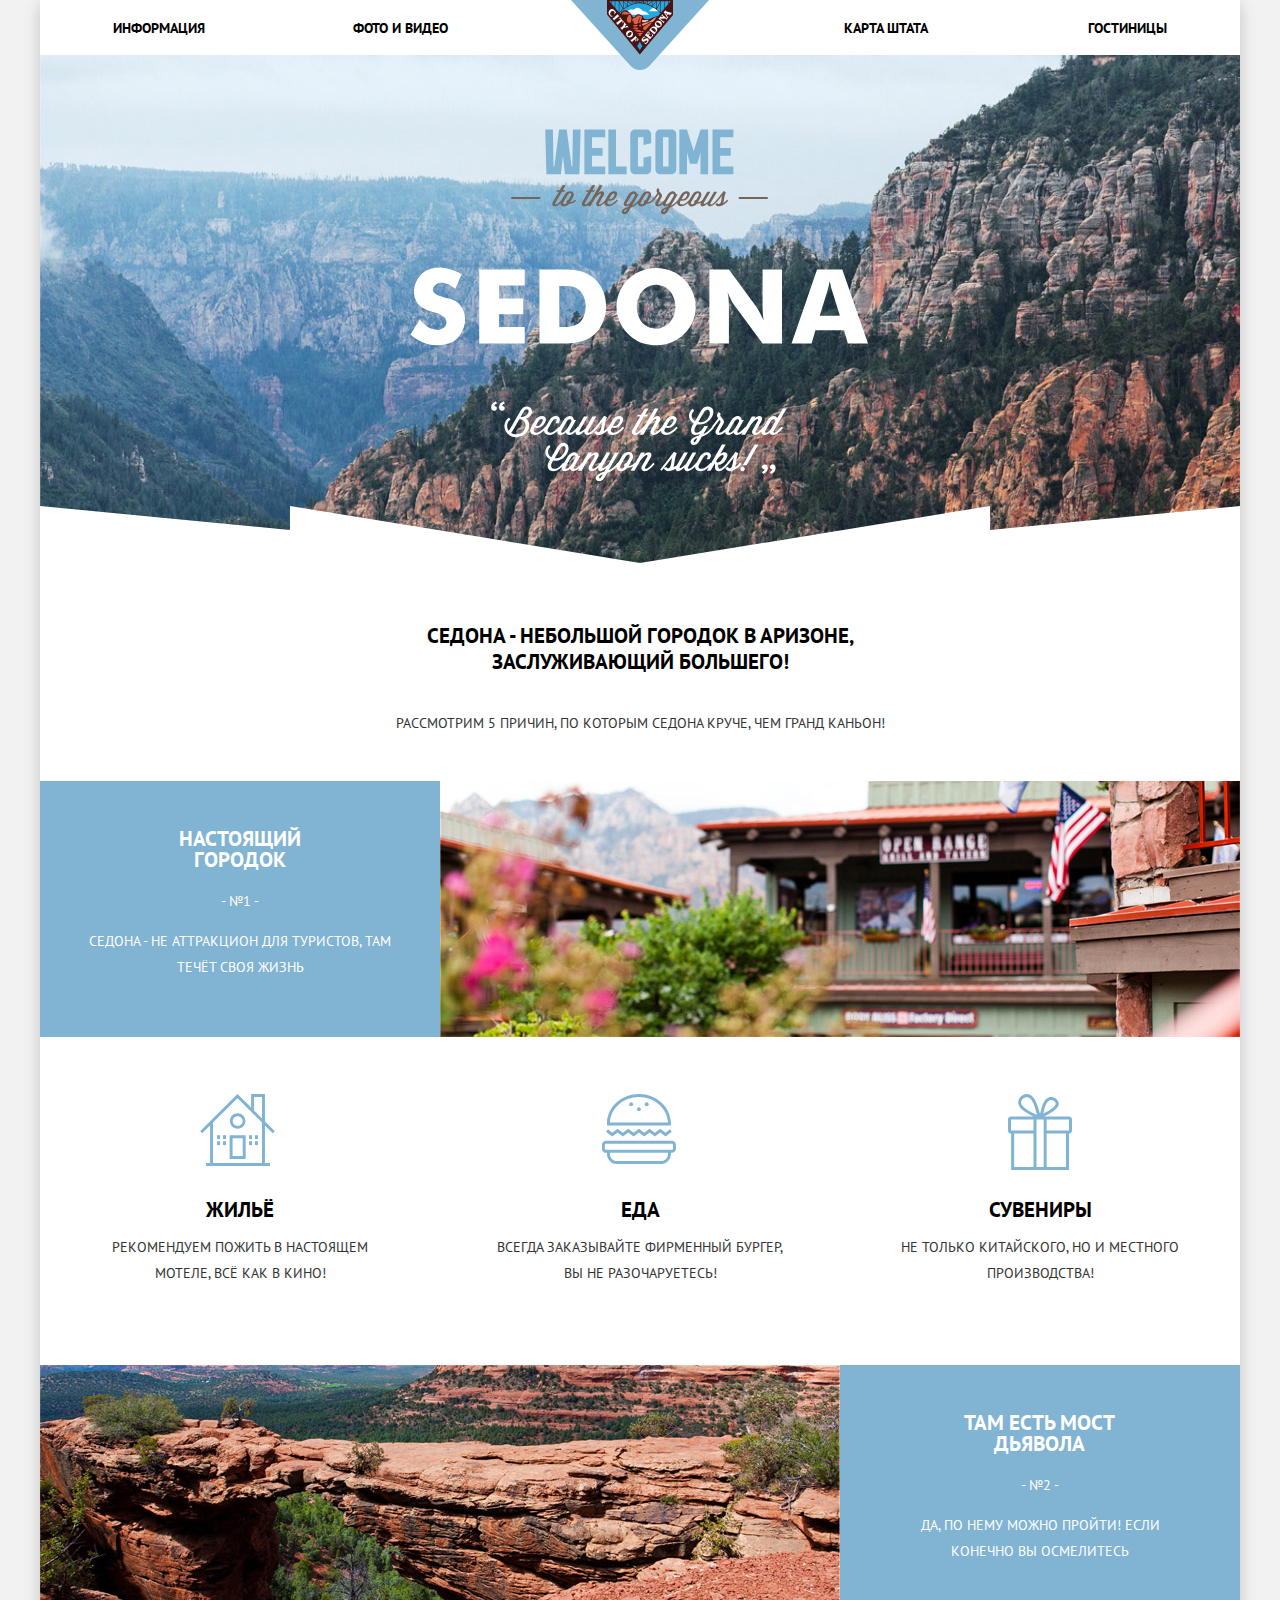
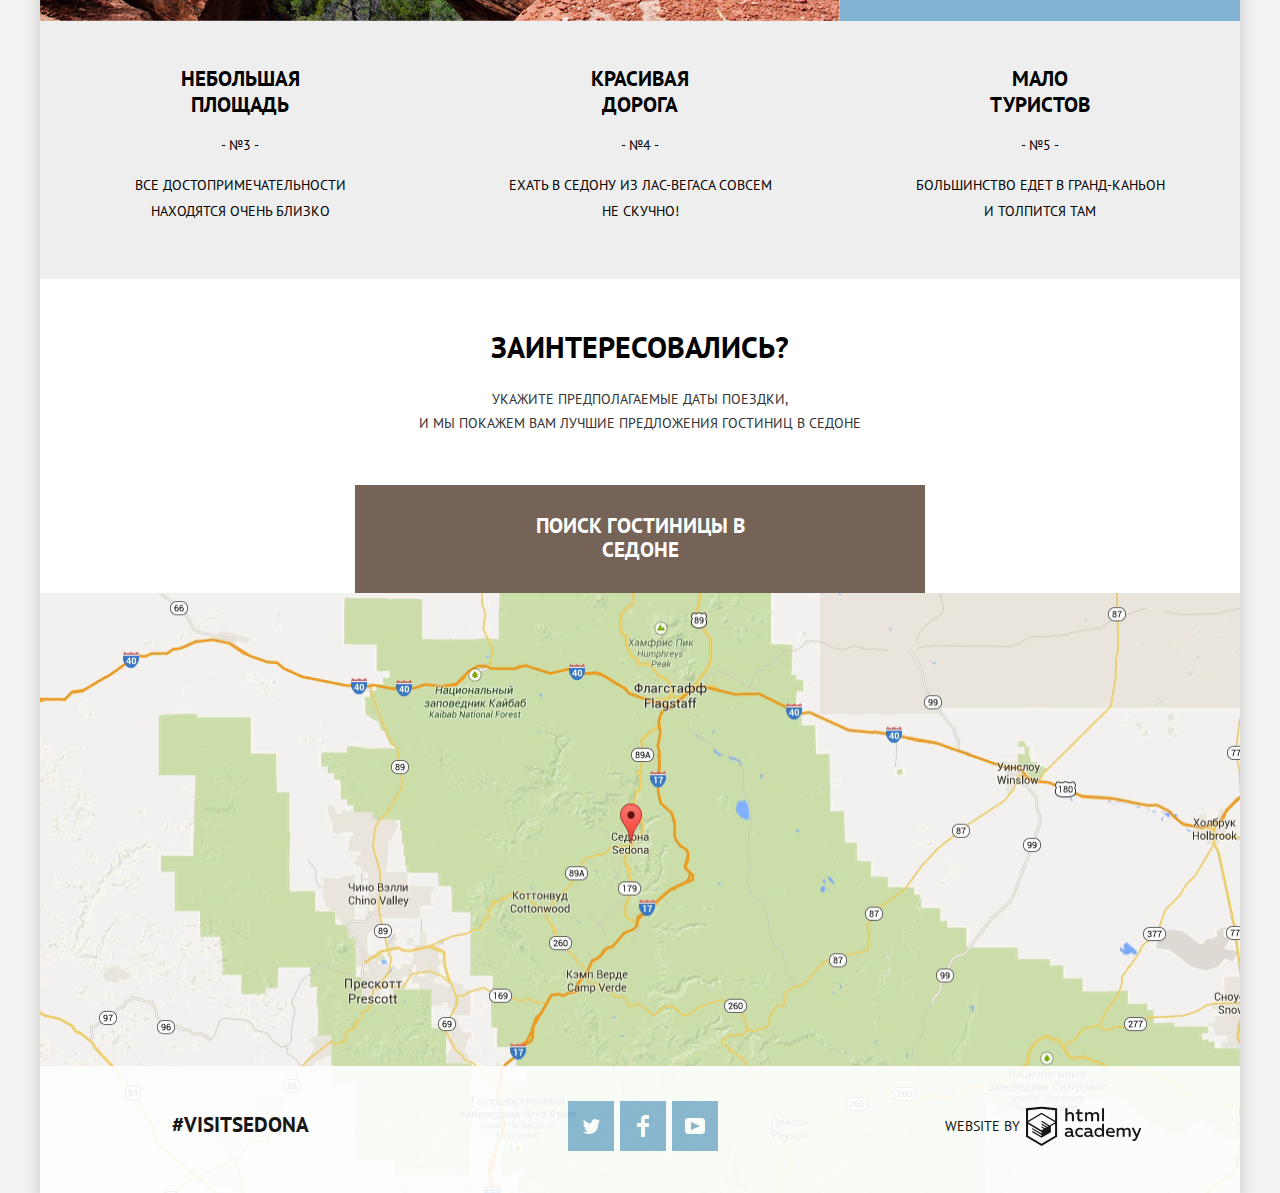
==== commit 6767506f: "Прошелся по замечаниям" ====
--- a/index.html
+++ b/index.html
@@ -218,7 +218,9 @@
         </section>
       </main>
       <div class="map">
-        <div style="overflow:hidden;width: 1200px;height: 600px;">
+        <h3 class="visually-hidden">Седона на карте</h3>
+        <img class="map-static" src="img/map.png" width="1200" height="600" alt="Седона на карте">
+        <div class="map-iframe" style="overflow:hidden;width: 1200px;height: 600px;">
           <iframe class="map-iframe" width="1200" height="600" src="https://maps.google.com/maps?width=1200&amp;height=600&amp;hl=en&amp;q=sedona+(sedona)&amp;ie=UTF8&amp;t=&amp;z=10&amp;iwloc=B&amp;output=embed"></iframe>
           <div><small><a href="https://embedgooglemaps.com/en/">embedgooglemaps EN</a></small></div>
           <div><small><a href="https://iamsterdamcard.it">i amsterdamcard it</a></small></div>
--- a/css/style.min.css
+++ b/css/style.min.css
@@ -1 +1 @@
-body{margin:0;padding:0;font-family:"PT Sans",Arial,sans-serif;font-size:14px;font-weight:400;line-height:26px;color:#000;text-transform:uppercase;background-color:#f2f2f2}.catalog-body{line-height:21px}.visually-hidden:not(:focus):not(:active),input[type=checkbox].visually-hidden,input[type=radio].visually-hidden{position:absolute;width:1px;height:1px;margin:-1px;border:0;padding:0;white-space:nowrap;clip-path:inset(100%);clip:rect(0 0 0 0);overflow:hidden}a{text-decoration:none}.container{max-width:1200px;margin:0 auto;box-shadow:0 5px 15px 0 rgba(0,1,1,.2);background-color:#fff}.header{max-width:1200px;position:relative;display:flex;background-color:#fff;z-index:1}.header-logo{position:absolute;z-index:1;left:530px}.header-nav{width:1200px;min-height:55px;font-weight:700;line-height:26px}.header-nav-list{margin:0;padding:0;margin-top:15px;margin-bottom:12px;display:flex;list-style:none}.header-nav-item{width:240px}.header-nav-phrase.active{color:#766357}.header-nav-phrase:hover{color:#81b3d2}.header-nav-phrase:active{color:#b2b2b2}.header li:nth-child(1){margin-left:73px}.header li:nth-child(2){margin-right:48px}.header li:nth-child(3){text-align:end;margin-left:48px}.header li:nth-child(4){text-align:end;margin-right:73px}.header-nav a{color:#000}.img-background-mask{bottom:0;position:absolute;z-index:1}.img-background-wrapper{position:relative;min-height:508px}.img-background-wrapper::after{content:"";position:absolute;bottom:.5px;background:url(../img/polygon.svg) no-repeat center bottom;z-index:1;height:58px;width:1200px}.img-background{position:absolute;transform:translateY(-28.5%);z-index:1;top:225px;padding-bottom:57px}.img-welcome{position:absolute;left:50%;margin-left:-230px;top:74px;z-index:1}.info-wrapper{margin:0 auto;padding-top:60px;width:570px;text-align:center}.info-wrapper-about{position:relative;background-color:#fff;z-index:1;padding-bottom:45px}.info-wrapper h1{margin:0;margin-bottom:35px;font-size:21px;font-weight:700}.info-wrapper p{margin:0}.info-wrapper p,.recommended-wrapper p,.reason.list p{color:#333}.reason{display:flex;color:#fff}.reason-content{text-align:center;padding-top:30px;width:400px;background-color:#81b3d2;padding-left:49px;padding-right:49px}.reason-content h2{padding-left:75px;padding-right:76px}.recommended-wrapper p{padding-left:55px;padding-right:55px}.reason-img{line-height:0;font-size:0}.recommended{display:flex;margin-top:57px}.recommended-wrapper{position:relative;padding-top:105px;text-align:center;width:400px}.recommended-wrapper::before{content:"";position:absolute;top:0}.recommended-wrapper:nth-child(1)::before{background-image:url(../img/icon-1.svg);width:75px;height:72px;left:160px}.recommended-wrapper:nth-child(2)::before{background-image:url(../img/icon-3.svg);width:74px;height:70px;left:162px}.recommended-wrapper:nth-child(3)::before{background-image:url(../img/icon-2.svg);width:64px;height:76px;left:168px}.recommended-content{margin:0;padding:0}.reason.second{flex-direction:row-reverse;margin-top:65px}.reason h2,.recommended-wrapper h2{font-size:21px;font-weight:700;line-height:21px}.reason-list{display:flex;color:#000}.reason-list p{padding-left:70px;padding-right:70px}.reason-content-item:nth-child(2) p{padding-left:60px;padding-right:60px}.reason-content-item{text-align:center;padding-top:45px;padding-bottom:55px;width:400px;background-color:#eee}.reason-content-item h2{margin:0;margin-bottom:14px;padding-left:130px;padding-right:130px}.reason-content-item p{margin:0;margin-top:14px}.search-hotel{padding-top:50px;display:flex;flex-direction:column;justify-content:center;text-align:center}.search-hotel h3{margin:0;margin-bottom:22px;font-size:30px;font-weight:700;line-height:36px}.search-hotel p{margin:0;color:#333;line-height:24px}.search-hotel-info{padding-left:313px;padding-right:313px}.search-hotel a{font-size:21px;font-weight:700;color:#fff}.search-hotel-btn-wrapper{position:relative;margin:0 auto;margin-top:50px;box-sizing:border-box;max-width:570px;background-color:#766357}.search-hotel-btn{font-family:"PT Sans",Arial,sans-serif;font-size:21px;font-weight:700;text-transform:uppercase;color:#fff;border:0;background-color:#766357;padding-left:140px;padding-right:140px;padding-top:29px;padding-bottom:31px}.search-hotel-btn:hover{background-color:#604e43}.search-hotel-btn:active{background-color:#503e33;color:#857871}.chose-date{font:inherit;text-transform:uppercase;box-sizing:border-box;width:345px;margin:0;padding:0;padding-top:6px;padding-bottom:6px;padding-left:12px;background-color:#f2f2f2;border:0;outline:0}.chose-date:hover{background-color:#ebebeb}.chose-date:focus{background-color:#fff;box-shadow:inset 0 0 0 2px #e5e5e5}.chose-wrapper{display:flex}.calendar-btn{position:absolute;width:30px;height:38px;border:0;top:0;bottom:0;right:0;margin:0;padding:0;padding-right:10px;background-color:transparent;cursor:pointer}.calendar-icon{fill:#cacaca}.calendar-icon:hover{fill:#000}.calendar-icon:active{fill:#81b3d2}.chose-wrapper:nth-child(1){margin-top:55px}.chose-wrapper:nth-child(2){margin-top:29px}.search-hotel-popup-wrapper{position:absolute;left:0;right:0;z-index:1;max-width:570px;display:none;margin:0 auto;font-weight:700}.show{max-width:570px;display:block;margin:0 auto;font-weight:700}.search-hotel-popup{text-align:start;display:flex;padding-left:55px;padding-right:55px;background-color:#fff;flex-direction:column}.search-hotel-popup-wrapper.show{animation:popupshow .6s forwards}@keyframes popupshow{0%{-webkit-transform:translateY(-90%);transform:translateY(-90%);opacity:0}to{-webkit-transform:translateY(0);transform:translateY(0);opacity:1}}.search-hotel-popup label{align-self:center}.search-hotel-popup input{font-weight:700}.chose-date-wrapper{position:relative}.search-hotel-popup label{width:115px}.increase{border:0;width:38px;height:38px;position:absolute;left:0;top:0;bottom:0;background-color:#f2f2f2;color:#a9a9a9;cursor:pointer}.decrease{border:0;width:38px;height:38px;position:absolute;right:0;top:0;bottom:0;background-color:#f2f2f2;color:#a9a9a9;cursor:pointer}.increase:hover,.decrease:hover{color:#000}.increase:active,.decrease:active{color:#81b3d2}.chose-people-wrapper{margin-top:30px;display:flex}.chose-number-wrapper{display:flex;position:relative}.chose-number-wrapper input{padding-top:14px;padding-bottom:14px;box-sizing:border-box;height:38px}.chose-number{text-align:center;margin:0;padding:0;border:0;background-color:#f2f2f2;max-width:115px}.search-btn{background-color:#81b3d2;border:0;margin-top:55px;margin-bottom:55px;padding-top:14px;padding-bottom:20px;font-size:21px;text-transform:uppercase;color:#fff}.search-btn:hover{background-color:#669ec0}.search-btn:active{background-color:#5496bd;color:#88b6d1}.chose-people-wrapper label:nth-of-type(2){box-sizing:border-box;text-align:end;padding-right:25px}.footer{display:flex;align-items:center;padding:35px 72px 42px 72px}.copyright{width:328px;display:flex;box-sizing:border-box;align-items:center;padding-left:105px}.copyright span{padding-right:6px}.hashtag-wrapper{box-sizing:border-box;padding-left:60px;width:328px}.hashtag{font-size:21px;font-weight:700;color:#000}.social-btn-list{width:400px;margin:0;padding:0;display:flex;justify-content:center;list-style:none}.social-btn-item{margin-left:6px;background-color:#81b3d2}.social-btn{display:flex;position:relative;justify-content:center;align-items:center;width:46px;height:50px}.social-btn.twitter::before{position:absolute;width:17px;height:15px;content:"";background-image:url(../img/twitter.svg)}.social-btn.twitter:active::before{opacity:.3}.social-btn.facebook::before{position:absolute;width:12px;height:22px;content:"";background-image:url(../img/facebook.svg)}.social-btn.facebook:active::before{opacity:.3}.social-btn.youtube::before{position:absolute;width:20px;height:16px;content:"";background-image:url(../img/youtube.svg)}.social-btn.youtube:active::before{opacity:.3}.social-btn-item:hover{background-color:#669ec0}.social-btn-item:active{background-color:#5496bd}.social-icon{fill:#fff}.map{position:relative}.map-iframe{border:0}.copyright-logo{width:115px;height:41px}.htmlacademy{fill:#000}.htmlacademy:hover{fill:#81b3d2}.htmlacademy:active{fill:#bdbbbc}footer.index{position:absolute;z-index:1;background-color:#fff;opacity:.9;bottom:0}.filters{background-image:url(../img/filter-Background-full.jpg);background-size:100% auto;background-position:center;padding-top:28px;padding-bottom:30px}.filter{display:flex}.filter fieldset{border:0;margin:0;padding:0}.filter-wrapper-first{padding-left:73px;min-width:240px}.filter-wrapper-second{box-sizing:border-box;padding-left:15px;min-width:240px}.filter-wrapper-first ul,.filter-wrapper-second ul{margin:0;padding:0}.filter legend{margin-bottom:8px;font-size:16px;font-weight:700;color:#fff}.filter ul{list-style:none;margin-top:22px}.filter-option label{color:#fff}c .filter-option{position:relative}.filter-checkbox{position:relative;padding-left:40px;user-select:none}.filter-checkbox::before{content:"";position:absolute;left:0;bottom:1px;width:23px;height:23px;background-image:url(../img/checkbox-off.svg)}.filter-input:checked~.filter-checkbox::before{content:"";position:absolute;left:0;bottom:1px;width:27px;height:23px;background-image:url(../img/checkbox-on.svg)}.filter-option:nth-child(2),.filter-option:nth-child(3){margin-top:23px}.filter-input:disabled+.filter-checkbox::before{content:"";position:absolute;left:0;bottom:1px;width:23px;height:23px;background-image:url(../img/disable-checkbox-off.svg)}.filter-input:checked:disabled+.filter-checkbox::before{content:"";position:absolute;left:0;bottom:1px;width:27px;height:23px;background-image:url(../img/disable-checkbox-on.svg)}.multiply-filter{margin:0;padding:0;border:0}.price-controls{position:relative;height:36px;margin-bottom:15px;font-size:0;border:2px solid #fff;border-radius:2px}.price-controls::after{content:"";position:absolute;top:50%;left:50%;width:2px;height:22px;background:#fff;transform:translate(-50%,-50%)}.price-controls label{display:inline-block;font-size:14px;line-height:34px;vertical-align:top;cursor:pointer;color:#fff}.price-controls .min-price,.price-controls .max-price{width:90px;padding-left:65px}.price-controls input{width:50px;margin:0;color:inherit;font:inherit;background:0 0;border:0}.toggle{position:absolute;top:-9px;width:4px;height:4px;background:#ababab;border:8px solid #fff;border-radius:50%;box-shadow:0 2px 1px 0 rgba(0,1,1,.2);cursor:pointer}.toggle:hover{background:#1c4f80}.toggle.toggle-min{left:0}.toggle.toggle-max{left:80%}.toggle.toggle-min:hover,.toggle.toggle-max:hover{transform:scale(1.1,1.1)}.range-filter{width:330px;box-sizing:border-box;margin-left:auto;margin-right:73px;padding-left:12px;color:#fff}.range-controls{position:relative;margin-bottom:32px}.range-controls .scale{height:2px;background:rgba(255,255,255,.3)}.range-controls .bar{width:80%;height:2px;background:#fff}.toggle{width:4px;height:4px;background:#ababab;border:8px solid #fff;border-radius:50%;box-shadow:0 2px 1px 0 rgba(0,1,1,.2);cursor:pointer}.show-btn{display:block;margin:0 auto;padding:6px 35px;font-size:14px;line-height:20px;color:#fff;text-transform:uppercase;background:0 0;border:2px solid #fff;border-radius:2px;cursor:pointer}.show-btn:hover{color:#000;background:#fff}.sort-wrapper{margin-top:29px;margin-bottom:29px;margin-left:73px;margin-right:73px;display:flex;position:relative;align-items:center}.sort-wrapper h3{font-size:21px;line-height:26px;font-weight:700;margin:0;padding-right:50px}.sort-phrase{padding-right:40px}.catalog h3{font-size:21px;line-height:26px;font-weight:700}.catalog-sorting,.sort-btn{font-size:12px;line-height:18px}.sort-btn-list{margin:0;padding:0;display:flex;list-style:none}.sort-btn{color:#e1e1e1;border-bottom:1px dotted #e2edf4}.sort-btn:hover{color:#81b3d2}.sort-btn:active{color:#000;border-color:transparent}.sort-btn-item:nth-child(1){padding-right:30px}.sort-btn-item:nth-child(2){padding-right:32px}.sort-btn.active{color:#81b3d2;border-bottom:none}.sort-triangle-list{position:absolute;display:flex;right:0;top:-5px;list-style:none}.sort-triangle-up{margin-right:12px;position:relative;display:block;width:11px;height:10px}.sort-triangle-down{position:relative;display:block;width:11px;height:10px}.sort-triangle-up::before{content:"";position:absolute;display:block;border-left:5.5px solid transparent;border-right:5.5px solid transparent;border-bottom:10px solid #cacaca}.sort-triangle-down::before{content:"";position:absolute;display:block;border-left:5.5px solid transparent;border-right:5.5px solid transparent;border-top:10px solid #81b3d2}.sort-triangle-up:hover::before{content:"";position:absolute;display:block;border-left:5.5px solid transparent;border-right:5.5px solid transparent;border-bottom:10px solid #000}.sort-triangle-up:active::before{content:"";position:absolute;display:block;border-left:5.5px solid transparent;border-right:5.5px solid transparent;border-bottom:10px solid #81b3d2}.sort-triangle-down:hover::before{content:"";position:absolute;display:block;border-left:5.5px solid transparent;border-right:5.5px solid transparent;border-top:10px solid #000}.sort-triangle-down:active::before{content:"";position:absolute;display:block;border-left:5.5px solid transparent;border-right:5.5px solid transparent;border-top:10px solid #81b3d2}.catalog-list{margin:0;padding:0;list-style:none}.catalog-item{border-bottom:1px solid #e5e5e5;padding-top:29px;padding-bottom:29px;padding-left:73px;padding-right:73px}.catalog-item:nth-child(1){border-top:1px solid #e5e5e5}.catalog-list article{display:flex}.catalog-list h1{font-size:21px;font-weight:700;line-height:26px}.catalog-item-name{color:#000}.catalog-item-name:hover{color:#81b3d2}.catalog-item-name:active{color:#b2b2b2}.catalog-item-info{margin-left:30px}.catalog-item-info h1{margin:0;padding:0}.catalog-item-img{line-height:0;font-size:0;padding-top:3px}.catalog-item-info span{color:#333}.catalog-item-info-wrapper{display:flex;padding-top:7px}.catalog-item-phrase-price{margin-left:6px}.catalog-item-phrase-housing{min-width:110px}.catalog-btn-info-wrapper{display:flex;margin-top:12px}.detail-btn,.reserve-btn{font-weight:700;color:#fff;padding-right:18px;padding-left:18px;padding-top:3px;padding-bottom:3px}.detail-btn{background-color:#81b3d2}.detail-btn:hover{background-color:#669ec0}.detail-btn:active{background-color:#5496bd;color:#88b6d1}.reserve-btn{margin-left:6px;background-color:#766357}.reserve-btn:hover{background-color:#604e43}.reserve-btn:active{background-color:#503e33;color:#857871}.catalog-item-raiting{position:relative;margin-top:auto;margin-left:auto}.catalog-item-raiting-star{display:flex;flex-direction:row-reverse;margin-bottom:55px}.raiting-star{width:18px;height:17px;margin-right:5px;font-size:0;background-image:url(../img/star.svg)}.raiting{padding-top:5px;padding-bottom:5px;padding-left:16px;padding-right:13px;background-color:#f2f2f2;color:#666}+body{margin:0;padding:0;font-family:"PT Sans",Arial,sans-serif;font-size:14px;font-weight:400;line-height:26px;color:#000;text-transform:uppercase;background-color:#f2f2f2}.catalog-body{line-height:21px}.visually-hidden:not(:focus):not(:active),input[type="checkbox"].visually-hidden,input[type="radio"].visually-hidden{position:absolute;width:1px;height:1px;margin:-1px;border:0;padding:0;white-space:nowrap;clip-path:inset(100%);clip:rect(0 0 0 0);overflow:hidden}a{text-decoration:none}.container{max-width:1200px;margin:0 auto;box-shadow:0 5px 15px 0 rgba(0,1,1,.2);background-color:#fff}.header{max-width:1200px;position:relative;display:flex;background-color:#fff;z-index:1}.header-logo{position:absolute;z-index:1;left:530px}.header-nav{width:1200px;min-height:55px;font-weight:700;line-height:26px}.header-nav-list{margin:0;padding:0;margin-top:15px;margin-bottom:12px;display:flex;list-style:none}.header-nav-item{width:240px}.header-nav-phrase.active{color:#766357}.header-nav-phrase:hover{color:#81b3d2}.header-nav-phrase:active{color:#b2b2b2}.header li:nth-child(1){margin-left:73px}.header li:nth-child(2){margin-right:48px}.header li:nth-child(3){text-align:end;margin-left:48px}.header li:nth-child(4){text-align:end;margin-right:73px}.header-nav a{color:#000}.img-background-mask{bottom:0;position:absolute;z-index:1}.img-background-wrapper{position:relative;min-height:508px}.img-background-wrapper::after{content:"";position:absolute;bottom:.5px;background:url(../img/polygon.svg) no-repeat center bottom;z-index:1;height:58px;width:1200px}.img-background{position:absolute;transform:translateY(-28.5%);z-index:1;top:225px;padding-bottom:57px}.img-welcome{position:absolute;left:50%;margin-left:-230px;top:74px;z-index:1}.info-wrapper{margin:0 auto;padding-top:60px;width:570px;text-align:center}.info-wrapper-about{position:relative;background-color:#fff;z-index:1;padding-bottom:45px}.info-wrapper h1{margin:0;margin-bottom:35px;font-size:21px;font-weight:700}.info-wrapper p{margin:0}.info-wrapper p,.recommended-wrapper p,.reason.list p{color:#333}.reason{display:flex;color:#fff}.reason-content{text-align:center;padding-top:30px;width:400px;background-color:#81b3d2;padding-left:49px;padding-right:49px}.reason-content h2{padding-left:75px;padding-right:76px}.recommended-wrapper p{padding-left:55px;padding-right:55px}.reason-img{line-height:0;font-size:0}.recommended{display:flex;margin-top:57px}.recommended-wrapper{position:relative;padding-top:105px;text-align:center;width:400px}.recommended-wrapper::before{content:"";position:absolute;top:0}.recommended-wrapper:nth-child(1)::before{background-image:url(../img/icon-1.svg);width:75px;height:72px;left:160px}.recommended-wrapper:nth-child(2)::before{background-image:url(../img/icon-3.svg);width:74px;height:70px;left:162px}.recommended-wrapper:nth-child(3)::before{background-image:url(../img/icon-2.svg);width:64px;height:76px;left:168px}.recommended-content{margin:0;padding:0}.reason.second{flex-direction:row-reverse;margin-top:65px}.reason h2,.recommended-wrapper h2{font-size:21px;font-weight:700;line-height:21px}.reason-list{display:flex;color:#000}.reason-list p{padding-left:70px;padding-right:70px}.reason-content-item:nth-child(2) p{padding-left:60px;padding-right:60px}.reason-content-item{text-align:center;padding-top:45px;padding-bottom:55px;width:400px;background-color:#eee}.reason-content-item h2{margin:0;margin-bottom:14px;padding-left:130px;padding-right:130px}.reason-content-item p{margin:0;margin-top:14px}.search-hotel{padding-top:50px;display:flex;flex-direction:column;justify-content:center;text-align:center}.search-hotel h3{margin:0;margin-bottom:22px;font-size:30px;font-weight:700;line-height:36px}.search-hotel p{margin:0;color:#333;line-height:24px}.search-hotel-info{padding-left:313px;padding-right:313px}.search-hotel a{font-size:21px;font-weight:700;color:#fff}.search-hotel-btn-wrapper{position:relative;margin:0 auto;margin-top:50px;box-sizing:border-box;max-width:570px;background-color:#766357}.search-hotel-btn{font-family:"PT Sans",Arial,sans-serif;font-size:21px;font-weight:700;text-transform:uppercase;color:#fff;border:0 none;background-color:#766357;padding-left:140px;padding-right:140px;padding-top:29px;padding-bottom:31px}.search-hotel-btn:hover{background-color:#604e43}.search-hotel-btn:active{background-color:#503e33;color:#857871}.chose-date{font:inherit;text-transform:uppercase;box-sizing:border-box;width:345px;margin:0;padding:0;padding-top:6px;padding-bottom:6px;padding-left:12px;background-color:#f2f2f2;border:0 none;outline:none}.chose-date:hover{background-color:#ebebeb}.chose-date:focus{background-color:#fff;box-shadow:inset 0 0 0 2px #e5e5e5}.chose-wrapper{display:flex}.calendar-btn{position:absolute;width:30px;height:38px;border:0 none;top:0;bottom:0;right:0;margin:0;padding:0;padding-right:10px;background-color:transparent;cursor:pointer}.calendar-icon{fill:#cacaca}.calendar-icon:hover{fill:#000}.calendar-icon:active{fill:#81b3d2}.chose-wrapper:nth-child(1){margin-top:55px}.chose-wrapper:nth-child(2){margin-top:29px}.search-hotel-popup-wrapper{position:absolute;left:0;right:0;z-index:1;max-width:570px;display:none;margin:0 auto;font-weight:700}.show{max-width:570px;display:block;margin:0 auto;font-weight:700}.search-hotel-popup{text-align:start;display:flex;padding-left:55px;padding-right:55px;background-color:#fff;flex-direction:column;z-index:2}.search-hotel-popup-wrapper.show{animation:popupshow 0.6s forwards;z-index:2}@keyframes popupshow{0%{-webkit-transform:translateY(-90%);transform:translateY(-90%);opacity:0}100%{-webkit-transform:translateY(0);transform:translateY(0);opacity:1}}.search-hotel-popup label{align-self:center}.search-hotel-popup input{font-weight:700}.chose-date-wrapper{position:relative}.search-hotel-popup label{width:115px}.increase{border:0 none;width:38px;height:38px;position:absolute;left:0;top:0;bottom:0;background-color:#f2f2f2;color:#a9a9a9;cursor:pointer}.decrease{border:0 none;width:38px;height:38px;position:absolute;right:0;top:0;bottom:0;background-color:#f2f2f2;color:#a9a9a9;cursor:pointer}.increase:hover,.decrease:hover{color:#000}.increase:active,.decrease:active{color:#81b3d2}.chose-people-wrapper{margin-top:30px;display:flex}.chose-number-wrapper{display:flex;position:relative}.chose-number-wrapper input{padding-top:14px;padding-bottom:14px;box-sizing:border-box;height:38px}.chose-number{text-align:center;margin:0;padding:0;border:0 none;background-color:#f2f2f2;max-width:115px}.search-btn{background-color:#81b3d2;border:0 none;margin-top:55px;margin-bottom:55px;padding-top:14px;padding-bottom:20px;font-size:21px;text-transform:uppercase;color:#fff;font-weight:700}.search-btn:hover{background-color:#669ec0}.search-btn:active{background-color:#5496bd;color:#88b6d1}.chose-people-wrapper label:nth-of-type(2){box-sizing:border-box;text-align:end;padding-right:25px}.footer{display:flex;align-items:center;padding:35px 72px 42px 72px}.copyright{width:328px;display:flex;box-sizing:border-box;align-items:center;padding-left:105px}.copyright span{padding-right:6px}.hashtag-wrapper{box-sizing:border-box;padding-left:60px;width:328px}.hashtag{font-size:21px;font-weight:700;color:#000}.social-btn-list{width:400px;margin:0;padding:0;display:flex;justify-content:center;list-style:none}.social-btn-item{margin-left:6px;background-color:#81b3d2}.social-btn{display:flex;position:relative;justify-content:center;align-items:center;width:46px;height:50px}.social-btn.twitter::before{position:absolute;width:17px;height:15px;content:"";background-image:url(../img/twitter.svg)}.social-btn.twitter:active::before{opacity:.3}.social-btn.facebook::before{position:absolute;width:12px;height:22px;content:"";background-image:url(../img/facebook.svg)}.social-btn.facebook:active::before{opacity:.3}.social-btn.youtube::before{position:absolute;width:20px;height:16px;content:"";background-image:url(../img/youtube.svg)}.social-btn.youtube:active::before{opacity:.3}.social-btn-item:hover{background-color:#669ec0}.social-btn-item:active{background-color:#5496bd}.social-icon{fill:#fff}.map{position:relative;z-index:1}.map-iframe{border:0}.map-static{position:absolute;top:0;left:50%;transform:translateX(-600px);max-width:inherit}.map-iframe{position:relative}.copyright-logo{width:115px;height:41px}.htmlacademy{fill:#000}.htmlacademy:hover{fill:#81b3d2}.htmlacademy:active{fill:#bdbbbc}footer.index{position:absolute;z-index:1;background-color:#fff;opacity:.9;bottom:0}.filters{background-image:url(../img/filter-Background-full.jpg);background-size:100% auto;background-position:center;background-color:#3d4e57;padding-top:28px;padding-bottom:30px}.filter{display:flex}.filter fieldset{border:0 none;margin:0;padding:0}.filter-wrapper-first{padding-left:73px;min-width:240px}.filter-wrapper-second{box-sizing:border-box;padding-left:15px;min-width:240px}.filter-wrapper-first ul,.filter-wrapper-second ul{margin:0;padding:0}.filter legend{margin-bottom:8px;font-size:16px;font-weight:700;color:#fff}.filter ul{list-style:none;margin-top:22px}.filter-option label{color:white}c .filter-option{position:relative}.filter-checkbox{position:relative;padding-left:40px;user-select:none}.filter-checkbox::before{content:"";position:absolute;left:0;bottom:1px;width:23px;height:23px;background-image:url(../img/checkbox-off.svg)}.filter-input:checked~.filter-checkbox::before{content:"";position:absolute;left:0;bottom:1px;width:27px;height:23px;background-image:url(../img/checkbox-on.svg)}.filter-option:nth-child(2),.filter-option:nth-child(3){margin-top:23px}.filter-input:disabled + .filter-checkbox::before{content:"";position:absolute;left:0;bottom:1px;width:23px;height:23px;background-image:url(../img/disable-checkbox-off.svg)}.filter-input:checked:disabled + .filter-checkbox::before{content:"";position:absolute;left:0;bottom:1px;width:27px;height:23px;background-image:url(../img/disable-checkbox-on.svg)}.multiply-filter{margin:0;padding:0;border:0 none}.price-controls{position:relative;height:36px;margin-bottom:15px;font-size:0;border:2px solid #fff;border-radius:2px}.price-controls::after{content:"";position:absolute;top:50%;left:50%;width:2px;height:22px;background:#fff;transform:translate(-50%,-50%)}.price-controls label{display:inline-block;font-size:14px;line-height:34px;vertical-align:top;cursor:pointer;color:#fff}.price-controls .min-price,.price-controls .max-price{width:90px;padding-left:65px}.price-controls input{width:50px;margin:0;color:inherit;font:inherit;background:none;border:none}.toggle{position:absolute;top:-9px;width:4px;height:4px;background:#ababab;border:8px solid #fff;border-radius:50%;box-shadow:0 2px 1px 0 rgba(0,1,1,.2);cursor:pointer}.toggle:hover{background:#1c4f80}.toggle.toggle-min{left:0}.toggle.toggle-max{left:80%}.toggle.toggle-min:hover,.toggle.toggle-max:hover{transform:scale(1.1,1.1)}.range-filter{width:330px;box-sizing:border-box;margin-left:auto;margin-right:73px;padding-left:12px;color:#fff}.range-controls{position:relative;margin-bottom:32px}.range-controls .scale{height:2px;background:rgba(255,255,255,.3)}.range-controls .bar{width:80%;height:2px;background:#fff}.toggle{width:4px;height:4px;background:#ababab;border:8px solid #fff;border-radius:50%;box-shadow:0 2px 1px 0 rgba(0,1,1,.2);cursor:pointer}.show-btn{display:block;margin:0 auto;padding:6px 35px;font-size:14px;line-height:20px;color:#fff;text-transform:uppercase;background:transparent;border:2px solid #fff;border-radius:2px;cursor:pointer}.show-btn:hover{color:#000;background:#fff}.sort-wrapper{margin-top:29px;margin-bottom:29px;margin-left:73px;margin-right:73px;display:flex;position:relative;align-items:center}.sort-wrapper h3{font-size:21px;line-height:26px;font-weight:700;margin:0;padding-right:50px}.sort-phrase{padding-right:40px}.catalog h3{font-size:21px;line-height:26px;font-weight:700}.catalog-sorting,.sort-btn{font-size:12px;line-height:18px}.sort-btn-list{margin:0;padding:0;display:flex;list-style:none}.sort-btn{color:#cacaca;border-bottom:1px dotted #81b3d2}.sort-btn:hover{color:#81b3d2}.sort-btn:active{color:#000;border-color:transparent}.sort-btn-item:nth-child(1){padding-right:30px}.sort-btn-item:nth-child(2){padding-right:32px}.sort-btn.active{color:#81b3d2;border-bottom:none}.sort-triangle-list{position:absolute;display:flex;right:0;top:-5px;list-style:none}.sort-triangle-up{margin-right:12px;position:relative;display:block;width:11px;height:10px}.sort-triangle-down{position:relative;display:block;width:11px;height:10px}.sort-triangle-up::before{content:"";position:absolute;display:block;border-left:5.5px solid transparent;border-right:5.5px solid transparent;border-bottom:10px solid #cacaca}.sort-triangle-down::before{content:"";position:absolute;display:block;border-left:5.5px solid transparent;border-right:5.5px solid transparent;border-top:10px solid #81b3d2}.sort-triangle-up:hover::before{content:"";position:absolute;display:block;border-left:5.5px solid transparent;border-right:5.5px solid transparent;border-bottom:10px solid #000}.sort-triangle-up:active::before{content:"";position:absolute;display:block;border-left:5.5px solid transparent;border-right:5.5px solid transparent;border-bottom:10px solid #81b3d2}.catalog-list{margin:0;padding:0;list-style:none}.catalog-item{border-bottom:1px solid #e5e5e5;padding-top:29px;padding-bottom:29px;padding-left:73px;padding-right:73px}.catalog-item:nth-child(1){border-top:1px solid #e5e5e5}.catalog-list article{display:flex}.catalog-list h1{font-size:21px;font-weight:700;line-height:26px}.catalog-item-name{color:#000}.catalog-item-name:hover{color:#81b3d2}.catalog-item-name:active{color:#b2b2b2}.catalog-item-info{margin-left:30px}.catalog-item-info h1{margin:0;padding:0}.catalog-item-img{line-height:0;font-size:0;padding-top:3px}.catalog-item-info span{color:#333}.catalog-item-info-wrapper{display:flex;padding-top:7px}.catalog-item-phrase-price{margin-left:6px}.catalog-item-phrase-housing{min-width:110px}.catalog-btn-info-wrapper{display:flex;margin-top:12px}.detail-btn,.reserve-btn{font-weight:700;color:#fff;padding-right:18px;padding-left:18px;padding-top:3px;padding-bottom:3px}.detail-btn{background-color:#81b3d2}.detail-btn:hover{background-color:#669ec0}.detail-btn:active{background-color:#5496bd;color:#88b6d1}.reserve-btn{margin-left:6px;background-color:#766357}.reserve-btn:hover{background-color:#604e43}.reserve-btn:active{background-color:#503e33;color:#857871}.catalog-item-raiting{position:relative;margin-top:auto;margin-left:auto}.catalog-item-raiting-star{display:flex;flex-direction:row-reverse;margin-bottom:55px}.raiting-star{width:18px;height:17px;margin-right:5px;font-size:0;background-image:url(../img/star.svg)}.raiting{padding-top:5px;padding-bottom:5px;padding-left:16px;padding-right:13px;background-color:#f2f2f2;color:#666}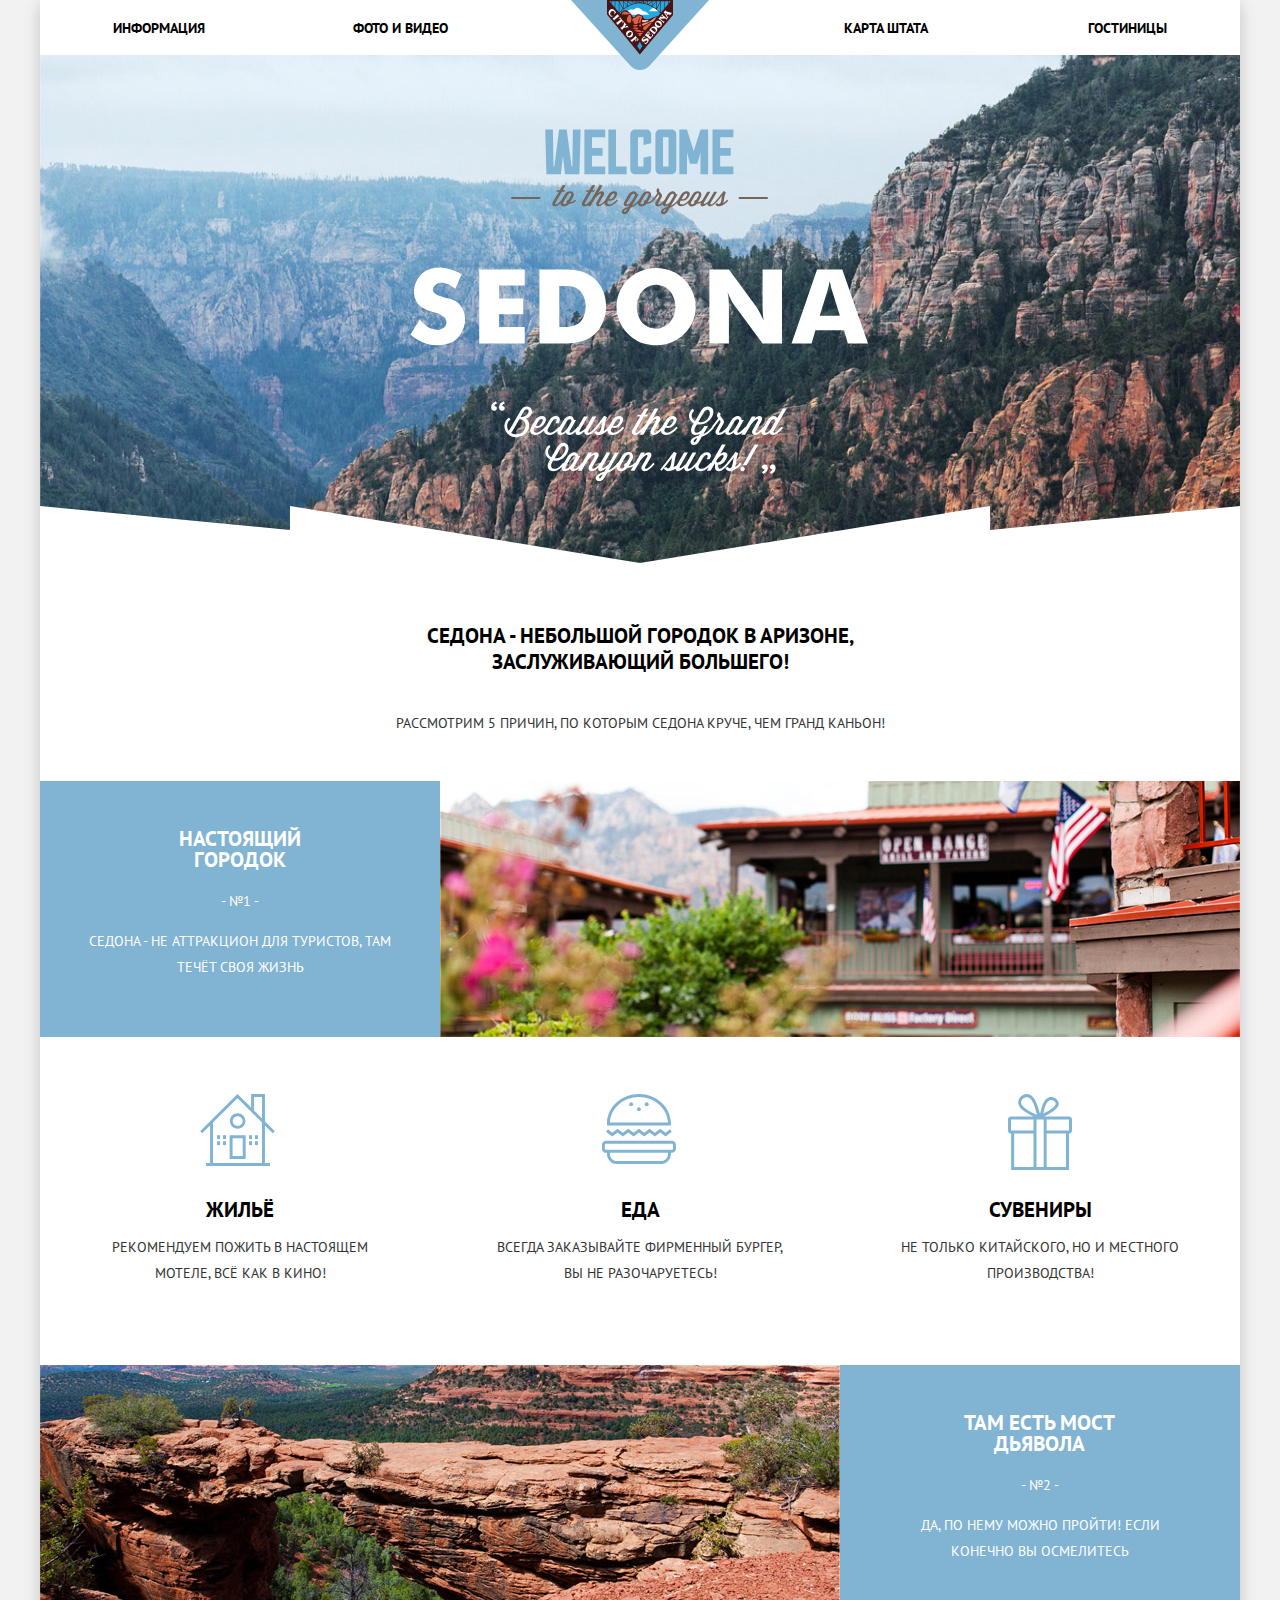
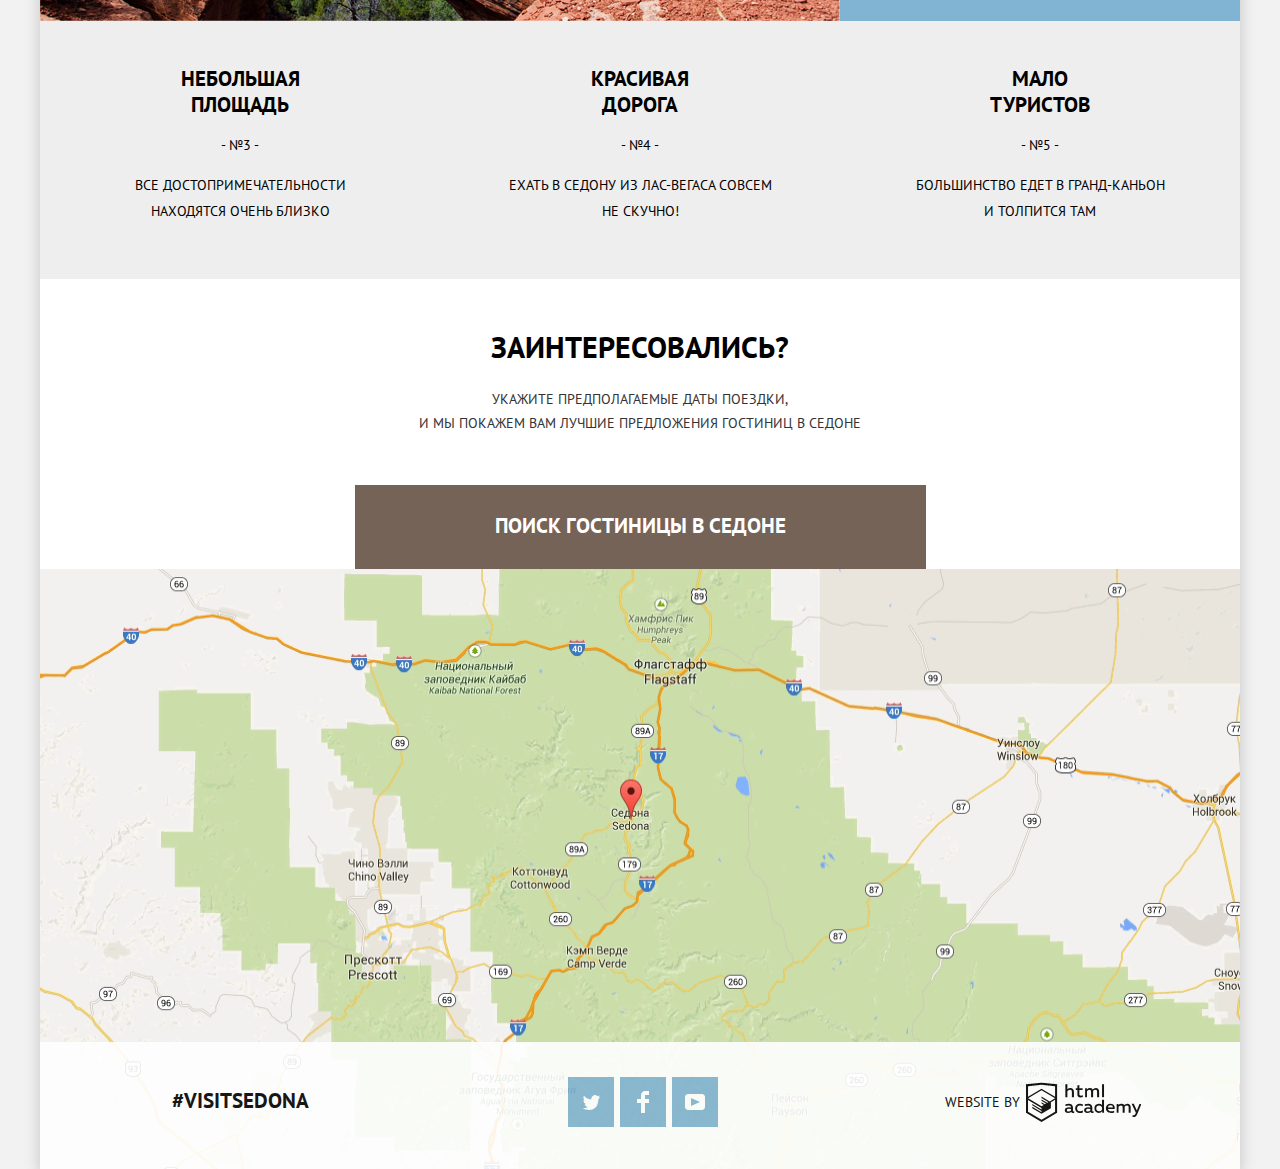
==== commit 55ce2424: "Доработки по кроссбраузерности, изменил календари" ====
--- a/index.html
+++ b/index.html
@@ -143,72 +143,76 @@
                   <label for="chose-date-arrival">Дата заезда:</label>
                   <div class="chose-date-wrapper">
                     <input class="chose-date" type="text" id="chose-date-arrival" name="date-arrival" value="24 апреля 2017">
-                    <button class="calendar-btn" type="button">
-                      <svg class="calendar-icon" version="1.1" id="Layer_1" xmlns="http://www.w3.org/2000/svg" xmlns:xlink="http://www.w3.org/1999/xlink" x="0px" y="0px"
-                        width="21px" height="22px" viewBox="0 0 21 22" enable-background="new 0 0 21 22" xml:space="preserve">
-                        <g id="calendar_1_">
-                          <path d="M19.251,2.025h-2.845V0.648c0-0.381-0.294-0.689-0.656-0.689c-0.363,0-0.656,0.308-0.656,0.689v1.377h-3.938V0.648
-                            c0-0.381-0.294-0.689-0.655-0.689c-0.363,0-0.657,0.308-0.657,0.689v1.377H5.906V0.648c0-0.381-0.294-0.689-0.656-0.689
-                            c-0.363,0-0.657,0.308-0.657,0.689v1.377H1.75C0.784,2.025,0,2.847,0,3.862v16.302C0,21.179,0.784,22,1.75,22h17.501
-                            C20.217,22,21,21.179,21,20.164V3.862C21,2.847,20.217,2.025,19.251,2.025z M19.688,20.164c0,0.253-0.195,0.459-0.437,0.459H1.75
-                            c-0.241,0-0.438-0.206-0.438-0.459V3.862c0-0.253,0.196-0.459,0.438-0.459h2.844v1.378c0,0.381,0.294,0.689,0.657,0.689
-                            c0.362,0,0.656-0.308,0.656-0.689V3.403h3.938v1.378c0,0.381,0.294,0.689,0.657,0.689c0.361,0,0.655-0.308,0.655-0.689V3.403h3.938
-                            v1.378c0,0.381,0.293,0.689,0.656,0.689c0.362,0,0.656-0.308,0.656-0.689V3.403h2.845c0.241,0,0.437,0.206,0.437,0.459V20.164z"/>
-                          <rect x="4.594" y="8.225" width="2.625" height="2.066"/>
-                          <rect x="4.594" y="11.668" width="2.625" height="2.067"/>
-                          <rect x="4.594" y="15.112" width="2.625" height="2.066"/>
-                          <rect x="9.188" y="15.112" width="2.625" height="2.066"/>
-                          <rect x="9.188" y="11.668" width="2.625" height="2.067"/>
-                          <rect x="9.188" y="8.225" width="2.625" height="2.066"/>
-                          <rect x="13.781" y="15.112" width="2.625" height="2.066"/>
-                          <rect x="13.781" y="11.668" width="2.625" height="2.067"/>
-                          <rect x="13.781" y="8.225" width="2.625" height="2.066"/>
-                        </g>
-                      </svg>
-                    </button>
+                    <svg class="calendar-icon" version="1.1" id="Layer_1" xmlns="http://www.w3.org/2000/svg" xmlns:xlink="http://www.w3.org/1999/xlink" x="0px" y="0px"
+                      width="21px" height="22px" viewBox="0 0 21 22" enable-background="new 0 0 21 22" xml:space="preserve">
+                      <g id="calendar_1_">
+                        <path d="M19.251,2.025h-2.845V0.648c0-0.381-0.294-0.689-0.656-0.689c-0.363,0-0.656,0.308-0.656,0.689v1.377h-3.938V0.648
+                          c0-0.381-0.294-0.689-0.655-0.689c-0.363,0-0.657,0.308-0.657,0.689v1.377H5.906V0.648c0-0.381-0.294-0.689-0.656-0.689
+                          c-0.363,0-0.657,0.308-0.657,0.689v1.377H1.75C0.784,2.025,0,2.847,0,3.862v16.302C0,21.179,0.784,22,1.75,22h17.501
+                          C20.217,22,21,21.179,21,20.164V3.862C21,2.847,20.217,2.025,19.251,2.025z M19.688,20.164c0,0.253-0.195,0.459-0.437,0.459H1.75
+                          c-0.241,0-0.438-0.206-0.438-0.459V3.862c0-0.253,0.196-0.459,0.438-0.459h2.844v1.378c0,0.381,0.294,0.689,0.657,0.689
+                          c0.362,0,0.656-0.308,0.656-0.689V3.403h3.938v1.378c0,0.381,0.294,0.689,0.657,0.689c0.361,0,0.655-0.308,0.655-0.689V3.403h3.938
+                          v1.378c0,0.381,0.293,0.689,0.656,0.689c0.362,0,0.656-0.308,0.656-0.689V3.403h2.845c0.241,0,0.437,0.206,0.437,0.459V20.164z"/>
+                        <rect x="4.594" y="8.225" width="2.625" height="2.066"/>
+                        <rect x="4.594" y="11.668" width="2.625" height="2.067"/>
+                        <rect x="4.594" y="15.112" width="2.625" height="2.066"/>
+                        <rect x="9.188" y="15.112" width="2.625" height="2.066"/>
+                        <rect x="9.188" y="11.668" width="2.625" height="2.067"/>
+                        <rect x="9.188" y="8.225" width="2.625" height="2.066"/>
+                        <rect x="13.781" y="15.112" width="2.625" height="2.066"/>
+                        <rect x="13.781" y="11.668" width="2.625" height="2.067"/>
+                        <rect x="13.781" y="8.225" width="2.625" height="2.066"/>
+                      </g>
+                    </svg>
                   </div>
                 </div>
                 <div class="chose-wrapper">
                   <label for="chose-date-departure">Дата выезда:</label>
                   <div class="chose-date-wrapper">
                     <input class="chose-date" type="text" id="chose-date-departure" name="date-departure" value="4 июля 2017">
-                    <button class="calendar-btn" type="button">
-                      <svg class="calendar-icon" version="1.1" id="Layer_2" xmlns="http://www.w3.org/2000/svg" xmlns:xlink="http://www.w3.org/1999/xlink" x="0px" y="0px"
-                        width="21px" height="22px" viewBox="0 0 21 22" enable-background="new 0 0 21 22" xml:space="preserve">
-                        <g id="calendar_2_">
-                          <path d="M19.251,2.025h-2.845V0.648c0-0.381-0.294-0.689-0.656-0.689c-0.363,0-0.656,0.308-0.656,0.689v1.377h-3.938V0.648
-                            c0-0.381-0.294-0.689-0.655-0.689c-0.363,0-0.657,0.308-0.657,0.689v1.377H5.906V0.648c0-0.381-0.294-0.689-0.656-0.689
-                            c-0.363,0-0.657,0.308-0.657,0.689v1.377H1.75C0.784,2.025,0,2.847,0,3.862v16.302C0,21.179,0.784,22,1.75,22h17.501
-                            C20.217,22,21,21.179,21,20.164V3.862C21,2.847,20.217,2.025,19.251,2.025z M19.688,20.164c0,0.253-0.195,0.459-0.437,0.459H1.75
-                            c-0.241,0-0.438-0.206-0.438-0.459V3.862c0-0.253,0.196-0.459,0.438-0.459h2.844v1.378c0,0.381,0.294,0.689,0.657,0.689
-                            c0.362,0,0.656-0.308,0.656-0.689V3.403h3.938v1.378c0,0.381,0.294,0.689,0.657,0.689c0.361,0,0.655-0.308,0.655-0.689V3.403h3.938
-                            v1.378c0,0.381,0.293,0.689,0.656,0.689c0.362,0,0.656-0.308,0.656-0.689V3.403h2.845c0.241,0,0.437,0.206,0.437,0.459V20.164z"/>
-                          <rect x="4.594" y="8.225" width="2.625" height="2.066"/>
-                          <rect x="4.594" y="11.668" width="2.625" height="2.067"/>
-                          <rect x="4.594" y="15.112" width="2.625" height="2.066"/>
-                          <rect x="9.188" y="15.112" width="2.625" height="2.066"/>
-                          <rect x="9.188" y="11.668" width="2.625" height="2.067"/>
-                          <rect x="9.188" y="8.225" width="2.625" height="2.066"/>
-                          <rect x="13.781" y="15.112" width="2.625" height="2.066"/>
-                          <rect x="13.781" y="11.668" width="2.625" height="2.067"/>
-                          <rect x="13.781" y="8.225" width="2.625" height="2.066"/>
-                        </g>
-                      </svg>
-                    </button>
+                    <svg class="calendar-icon" version="1.1" id="Layer_2" xmlns="http://www.w3.org/2000/svg" xmlns:xlink="http://www.w3.org/1999/xlink" x="0px" y="0px"
+                      width="21px" height="22px" viewBox="0 0 21 22" enable-background="new 0 0 21 22" xml:space="preserve">
+                      <g id="calendar_2_">
+                        <path d="M19.251,2.025h-2.845V0.648c0-0.381-0.294-0.689-0.656-0.689c-0.363,0-0.656,0.308-0.656,0.689v1.377h-3.938V0.648
+                          c0-0.381-0.294-0.689-0.655-0.689c-0.363,0-0.657,0.308-0.657,0.689v1.377H5.906V0.648c0-0.381-0.294-0.689-0.656-0.689
+                          c-0.363,0-0.657,0.308-0.657,0.689v1.377H1.75C0.784,2.025,0,2.847,0,3.862v16.302C0,21.179,0.784,22,1.75,22h17.501
+                          C20.217,22,21,21.179,21,20.164V3.862C21,2.847,20.217,2.025,19.251,2.025z M19.688,20.164c0,0.253-0.195,0.459-0.437,0.459H1.75
+                          c-0.241,0-0.438-0.206-0.438-0.459V3.862c0-0.253,0.196-0.459,0.438-0.459h2.844v1.378c0,0.381,0.294,0.689,0.657,0.689
+                          c0.362,0,0.656-0.308,0.656-0.689V3.403h3.938v1.378c0,0.381,0.294,0.689,0.657,0.689c0.361,0,0.655-0.308,0.655-0.689V3.403h3.938
+                          v1.378c0,0.381,0.293,0.689,0.656,0.689c0.362,0,0.656-0.308,0.656-0.689V3.403h2.845c0.241,0,0.437,0.206,0.437,0.459V20.164z"/>
+                        <rect x="4.594" y="8.225" width="2.625" height="2.066"/>
+                        <rect x="4.594" y="11.668" width="2.625" height="2.067"/>
+                        <rect x="4.594" y="15.112" width="2.625" height="2.066"/>
+                        <rect x="9.188" y="15.112" width="2.625" height="2.066"/>
+                        <rect x="9.188" y="11.668" width="2.625" height="2.067"/>
+                        <rect x="9.188" y="8.225" width="2.625" height="2.066"/>
+                        <rect x="13.781" y="15.112" width="2.625" height="2.066"/>
+                        <rect x="13.781" y="11.668" width="2.625" height="2.067"/>
+                        <rect x="13.781" y="8.225" width="2.625" height="2.066"/>
+                      </g>
+                    </svg>
                   </div>
                 </div>
                 <div class="chose-people-wrapper">
                   <label for="chose-number-adults">Взрослые:</label>
                   <div class="chose-number-wrapper">
-                    <button class="decrease" type="button">-</button>
+                    <button class="decrease" type="button">
+                    <span class="visually-hidden">Уменьшить</span>
+                    </button>
                     <input class="chose-number" type="text" name="number" id="chose-number-adults" value="2">
-                    <button class="increase" type="button">+</button>
+                    <button class="increase" type="button">
+                    <span class="visually-hidden">Увеличить </span>
+                    </button>
                   </div>
                   <label for="chose-number-childrens">Дети:</label>
                   <div class="chose-number-wrapper">
-                    <button class="decrease" type="button">-</button>
+                    <button class="decrease" type="button">
+                    <span class="visually-hidden">Уменьшить</span>
+                    </button>
                     <input class="chose-number" type="text" name="number" id="chose-number-childrens" value="0">
-                    <button class="increase" type="button">+</button>
+                    <button class="increase" type="button">
+                    <span class="visually-hidden">Увеличить </span>
+                    </button>
                   </div>
                 </div>
                 <button class="search-btn" type="submit">Найти</button>
--- a/css/style.min.css
+++ b/css/style.min.css
@@ -1 +1 @@
-body{margin:0;padding:0;font-family:"PT Sans",Arial,sans-serif;font-size:14px;font-weight:400;line-height:26px;color:#000;text-transform:uppercase;background-color:#f2f2f2}.catalog-body{line-height:21px}.visually-hidden:not(:focus):not(:active),input[type="checkbox"].visually-hidden,input[type="radio"].visually-hidden{position:absolute;width:1px;height:1px;margin:-1px;border:0;padding:0;white-space:nowrap;clip-path:inset(100%);clip:rect(0 0 0 0);overflow:hidden}a{text-decoration:none}.container{max-width:1200px;margin:0 auto;box-shadow:0 5px 15px 0 rgba(0,1,1,.2);background-color:#fff}.header{max-width:1200px;position:relative;display:flex;background-color:#fff;z-index:1}.header-logo{position:absolute;z-index:1;left:530px}.header-nav{width:1200px;min-height:55px;font-weight:700;line-height:26px}.header-nav-list{margin:0;padding:0;margin-top:15px;margin-bottom:12px;display:flex;list-style:none}.header-nav-item{width:240px}.header-nav-phrase.active{color:#766357}.header-nav-phrase:hover{color:#81b3d2}.header-nav-phrase:active{color:#b2b2b2}.header li:nth-child(1){margin-left:73px}.header li:nth-child(2){margin-right:48px}.header li:nth-child(3){text-align:end;margin-left:48px}.header li:nth-child(4){text-align:end;margin-right:73px}.header-nav a{color:#000}.img-background-mask{bottom:0;position:absolute;z-index:1}.img-background-wrapper{position:relative;min-height:508px}.img-background-wrapper::after{content:"";position:absolute;bottom:.5px;background:url(../img/polygon.svg) no-repeat center bottom;z-index:1;height:58px;width:1200px}.img-background{position:absolute;transform:translateY(-28.5%);z-index:1;top:225px;padding-bottom:57px}.img-welcome{position:absolute;left:50%;margin-left:-230px;top:74px;z-index:1}.info-wrapper{margin:0 auto;padding-top:60px;width:570px;text-align:center}.info-wrapper-about{position:relative;background-color:#fff;z-index:1;padding-bottom:45px}.info-wrapper h1{margin:0;margin-bottom:35px;font-size:21px;font-weight:700}.info-wrapper p{margin:0}.info-wrapper p,.recommended-wrapper p,.reason.list p{color:#333}.reason{display:flex;color:#fff}.reason-content{text-align:center;padding-top:30px;width:400px;background-color:#81b3d2;padding-left:49px;padding-right:49px}.reason-content h2{padding-left:75px;padding-right:76px}.recommended-wrapper p{padding-left:55px;padding-right:55px}.reason-img{line-height:0;font-size:0}.recommended{display:flex;margin-top:57px}.recommended-wrapper{position:relative;padding-top:105px;text-align:center;width:400px}.recommended-wrapper::before{content:"";position:absolute;top:0}.recommended-wrapper:nth-child(1)::before{background-image:url(../img/icon-1.svg);width:75px;height:72px;left:160px}.recommended-wrapper:nth-child(2)::before{background-image:url(../img/icon-3.svg);width:74px;height:70px;left:162px}.recommended-wrapper:nth-child(3)::before{background-image:url(../img/icon-2.svg);width:64px;height:76px;left:168px}.recommended-content{margin:0;padding:0}.reason.second{flex-direction:row-reverse;margin-top:65px}.reason h2,.recommended-wrapper h2{font-size:21px;font-weight:700;line-height:21px}.reason-list{display:flex;color:#000}.reason-list p{padding-left:70px;padding-right:70px}.reason-content-item:nth-child(2) p{padding-left:60px;padding-right:60px}.reason-content-item{text-align:center;padding-top:45px;padding-bottom:55px;width:400px;background-color:#eee}.reason-content-item h2{margin:0;margin-bottom:14px;padding-left:130px;padding-right:130px}.reason-content-item p{margin:0;margin-top:14px}.search-hotel{padding-top:50px;display:flex;flex-direction:column;justify-content:center;text-align:center}.search-hotel h3{margin:0;margin-bottom:22px;font-size:30px;font-weight:700;line-height:36px}.search-hotel p{margin:0;color:#333;line-height:24px}.search-hotel-info{padding-left:313px;padding-right:313px}.search-hotel a{font-size:21px;font-weight:700;color:#fff}.search-hotel-btn-wrapper{position:relative;margin:0 auto;margin-top:50px;box-sizing:border-box;max-width:570px;background-color:#766357}.search-hotel-btn{font-family:"PT Sans",Arial,sans-serif;font-size:21px;font-weight:700;text-transform:uppercase;color:#fff;border:0 none;background-color:#766357;padding-left:140px;padding-right:140px;padding-top:29px;padding-bottom:31px}.search-hotel-btn:hover{background-color:#604e43}.search-hotel-btn:active{background-color:#503e33;color:#857871}.chose-date{font:inherit;text-transform:uppercase;box-sizing:border-box;width:345px;margin:0;padding:0;padding-top:6px;padding-bottom:6px;padding-left:12px;background-color:#f2f2f2;border:0 none;outline:none}.chose-date:hover{background-color:#ebebeb}.chose-date:focus{background-color:#fff;box-shadow:inset 0 0 0 2px #e5e5e5}.chose-wrapper{display:flex}.calendar-btn{position:absolute;width:30px;height:38px;border:0 none;top:0;bottom:0;right:0;margin:0;padding:0;padding-right:10px;background-color:transparent;cursor:pointer}.calendar-icon{fill:#cacaca}.calendar-icon:hover{fill:#000}.calendar-icon:active{fill:#81b3d2}.chose-wrapper:nth-child(1){margin-top:55px}.chose-wrapper:nth-child(2){margin-top:29px}.search-hotel-popup-wrapper{position:absolute;left:0;right:0;z-index:1;max-width:570px;display:none;margin:0 auto;font-weight:700}.show{max-width:570px;display:block;margin:0 auto;font-weight:700}.search-hotel-popup{text-align:start;display:flex;padding-left:55px;padding-right:55px;background-color:#fff;flex-direction:column;z-index:2}.search-hotel-popup-wrapper.show{animation:popupshow 0.6s forwards;z-index:2}@keyframes popupshow{0%{-webkit-transform:translateY(-90%);transform:translateY(-90%);opacity:0}100%{-webkit-transform:translateY(0);transform:translateY(0);opacity:1}}.search-hotel-popup label{align-self:center}.search-hotel-popup input{font-weight:700}.chose-date-wrapper{position:relative}.search-hotel-popup label{width:115px}.increase{border:0 none;width:38px;height:38px;position:absolute;left:0;top:0;bottom:0;background-color:#f2f2f2;color:#a9a9a9;cursor:pointer}.decrease{border:0 none;width:38px;height:38px;position:absolute;right:0;top:0;bottom:0;background-color:#f2f2f2;color:#a9a9a9;cursor:pointer}.increase:hover,.decrease:hover{color:#000}.increase:active,.decrease:active{color:#81b3d2}.chose-people-wrapper{margin-top:30px;display:flex}.chose-number-wrapper{display:flex;position:relative}.chose-number-wrapper input{padding-top:14px;padding-bottom:14px;box-sizing:border-box;height:38px}.chose-number{text-align:center;margin:0;padding:0;border:0 none;background-color:#f2f2f2;max-width:115px}.search-btn{background-color:#81b3d2;border:0 none;margin-top:55px;margin-bottom:55px;padding-top:14px;padding-bottom:20px;font-size:21px;text-transform:uppercase;color:#fff;font-weight:700}.search-btn:hover{background-color:#669ec0}.search-btn:active{background-color:#5496bd;color:#88b6d1}.chose-people-wrapper label:nth-of-type(2){box-sizing:border-box;text-align:end;padding-right:25px}.footer{display:flex;align-items:center;padding:35px 72px 42px 72px}.copyright{width:328px;display:flex;box-sizing:border-box;align-items:center;padding-left:105px}.copyright span{padding-right:6px}.hashtag-wrapper{box-sizing:border-box;padding-left:60px;width:328px}.hashtag{font-size:21px;font-weight:700;color:#000}.social-btn-list{width:400px;margin:0;padding:0;display:flex;justify-content:center;list-style:none}.social-btn-item{margin-left:6px;background-color:#81b3d2}.social-btn{display:flex;position:relative;justify-content:center;align-items:center;width:46px;height:50px}.social-btn.twitter::before{position:absolute;width:17px;height:15px;content:"";background-image:url(../img/twitter.svg)}.social-btn.twitter:active::before{opacity:.3}.social-btn.facebook::before{position:absolute;width:12px;height:22px;content:"";background-image:url(../img/facebook.svg)}.social-btn.facebook:active::before{opacity:.3}.social-btn.youtube::before{position:absolute;width:20px;height:16px;content:"";background-image:url(../img/youtube.svg)}.social-btn.youtube:active::before{opacity:.3}.social-btn-item:hover{background-color:#669ec0}.social-btn-item:active{background-color:#5496bd}.social-icon{fill:#fff}.map{position:relative;z-index:1}.map-iframe{border:0}.map-static{position:absolute;top:0;left:50%;transform:translateX(-600px);max-width:inherit}.map-iframe{position:relative}.copyright-logo{width:115px;height:41px}.htmlacademy{fill:#000}.htmlacademy:hover{fill:#81b3d2}.htmlacademy:active{fill:#bdbbbc}footer.index{position:absolute;z-index:1;background-color:#fff;opacity:.9;bottom:0}.filters{background-image:url(../img/filter-Background-full.jpg);background-size:100% auto;background-position:center;background-color:#3d4e57;padding-top:28px;padding-bottom:30px}.filter{display:flex}.filter fieldset{border:0 none;margin:0;padding:0}.filter-wrapper-first{padding-left:73px;min-width:240px}.filter-wrapper-second{box-sizing:border-box;padding-left:15px;min-width:240px}.filter-wrapper-first ul,.filter-wrapper-second ul{margin:0;padding:0}.filter legend{margin-bottom:8px;font-size:16px;font-weight:700;color:#fff}.filter ul{list-style:none;margin-top:22px}.filter-option label{color:white}c .filter-option{position:relative}.filter-checkbox{position:relative;padding-left:40px;user-select:none}.filter-checkbox::before{content:"";position:absolute;left:0;bottom:1px;width:23px;height:23px;background-image:url(../img/checkbox-off.svg)}.filter-input:checked~.filter-checkbox::before{content:"";position:absolute;left:0;bottom:1px;width:27px;height:23px;background-image:url(../img/checkbox-on.svg)}.filter-option:nth-child(2),.filter-option:nth-child(3){margin-top:23px}.filter-input:disabled + .filter-checkbox::before{content:"";position:absolute;left:0;bottom:1px;width:23px;height:23px;background-image:url(../img/disable-checkbox-off.svg)}.filter-input:checked:disabled + .filter-checkbox::before{content:"";position:absolute;left:0;bottom:1px;width:27px;height:23px;background-image:url(../img/disable-checkbox-on.svg)}.multiply-filter{margin:0;padding:0;border:0 none}.price-controls{position:relative;height:36px;margin-bottom:15px;font-size:0;border:2px solid #fff;border-radius:2px}.price-controls::after{content:"";position:absolute;top:50%;left:50%;width:2px;height:22px;background:#fff;transform:translate(-50%,-50%)}.price-controls label{display:inline-block;font-size:14px;line-height:34px;vertical-align:top;cursor:pointer;color:#fff}.price-controls .min-price,.price-controls .max-price{width:90px;padding-left:65px}.price-controls input{width:50px;margin:0;color:inherit;font:inherit;background:none;border:none}.toggle{position:absolute;top:-9px;width:4px;height:4px;background:#ababab;border:8px solid #fff;border-radius:50%;box-shadow:0 2px 1px 0 rgba(0,1,1,.2);cursor:pointer}.toggle:hover{background:#1c4f80}.toggle.toggle-min{left:0}.toggle.toggle-max{left:80%}.toggle.toggle-min:hover,.toggle.toggle-max:hover{transform:scale(1.1,1.1)}.range-filter{width:330px;box-sizing:border-box;margin-left:auto;margin-right:73px;padding-left:12px;color:#fff}.range-controls{position:relative;margin-bottom:32px}.range-controls .scale{height:2px;background:rgba(255,255,255,.3)}.range-controls .bar{width:80%;height:2px;background:#fff}.toggle{width:4px;height:4px;background:#ababab;border:8px solid #fff;border-radius:50%;box-shadow:0 2px 1px 0 rgba(0,1,1,.2);cursor:pointer}.show-btn{display:block;margin:0 auto;padding:6px 35px;font-size:14px;line-height:20px;color:#fff;text-transform:uppercase;background:transparent;border:2px solid #fff;border-radius:2px;cursor:pointer}.show-btn:hover{color:#000;background:#fff}.sort-wrapper{margin-top:29px;margin-bottom:29px;margin-left:73px;margin-right:73px;display:flex;position:relative;align-items:center}.sort-wrapper h3{font-size:21px;line-height:26px;font-weight:700;margin:0;padding-right:50px}.sort-phrase{padding-right:40px}.catalog h3{font-size:21px;line-height:26px;font-weight:700}.catalog-sorting,.sort-btn{font-size:12px;line-height:18px}.sort-btn-list{margin:0;padding:0;display:flex;list-style:none}.sort-btn{color:#cacaca;border-bottom:1px dotted #81b3d2}.sort-btn:hover{color:#81b3d2}.sort-btn:active{color:#000;border-color:transparent}.sort-btn-item:nth-child(1){padding-right:30px}.sort-btn-item:nth-child(2){padding-right:32px}.sort-btn.active{color:#81b3d2;border-bottom:none}.sort-triangle-list{position:absolute;display:flex;right:0;top:-5px;list-style:none}.sort-triangle-up{margin-right:12px;position:relative;display:block;width:11px;height:10px}.sort-triangle-down{position:relative;display:block;width:11px;height:10px}.sort-triangle-up::before{content:"";position:absolute;display:block;border-left:5.5px solid transparent;border-right:5.5px solid transparent;border-bottom:10px solid #cacaca}.sort-triangle-down::before{content:"";position:absolute;display:block;border-left:5.5px solid transparent;border-right:5.5px solid transparent;border-top:10px solid #81b3d2}.sort-triangle-up:hover::before{content:"";position:absolute;display:block;border-left:5.5px solid transparent;border-right:5.5px solid transparent;border-bottom:10px solid #000}.sort-triangle-up:active::before{content:"";position:absolute;display:block;border-left:5.5px solid transparent;border-right:5.5px solid transparent;border-bottom:10px solid #81b3d2}.catalog-list{margin:0;padding:0;list-style:none}.catalog-item{border-bottom:1px solid #e5e5e5;padding-top:29px;padding-bottom:29px;padding-left:73px;padding-right:73px}.catalog-item:nth-child(1){border-top:1px solid #e5e5e5}.catalog-list article{display:flex}.catalog-list h1{font-size:21px;font-weight:700;line-height:26px}.catalog-item-name{color:#000}.catalog-item-name:hover{color:#81b3d2}.catalog-item-name:active{color:#b2b2b2}.catalog-item-info{margin-left:30px}.catalog-item-info h1{margin:0;padding:0}.catalog-item-img{line-height:0;font-size:0;padding-top:3px}.catalog-item-info span{color:#333}.catalog-item-info-wrapper{display:flex;padding-top:7px}.catalog-item-phrase-price{margin-left:6px}.catalog-item-phrase-housing{min-width:110px}.catalog-btn-info-wrapper{display:flex;margin-top:12px}.detail-btn,.reserve-btn{font-weight:700;color:#fff;padding-right:18px;padding-left:18px;padding-top:3px;padding-bottom:3px}.detail-btn{background-color:#81b3d2}.detail-btn:hover{background-color:#669ec0}.detail-btn:active{background-color:#5496bd;color:#88b6d1}.reserve-btn{margin-left:6px;background-color:#766357}.reserve-btn:hover{background-color:#604e43}.reserve-btn:active{background-color:#503e33;color:#857871}.catalog-item-raiting{position:relative;margin-top:auto;margin-left:auto}.catalog-item-raiting-star{display:flex;flex-direction:row-reverse;margin-bottom:55px}.raiting-star{width:18px;height:17px;margin-right:5px;font-size:0;background-image:url(../img/star.svg)}.raiting{padding-top:5px;padding-bottom:5px;padding-left:16px;padding-right:13px;background-color:#f2f2f2;color:#666}+@-webkit-keyframes popupshow{0%{-webkit-transform:translateY(-90%);transform:translateY(-90%);opacity:0;-ms-filter:"progid:DXImageTransform.Microsoft.Alpha(Opacity=0)"}to{-webkit-transform:translateY(0);transform:translateY(0);opacity:1;-ms-filter:"progid:DXImageTransform.Microsoft.Alpha(Opacity=100)"}}@keyframes popupshow{0%{-webkit-transform:translateY(-90%);transform:translateY(-90%);opacity:0;-ms-filter:"progid:DXImageTransform.Microsoft.Alpha(Opacity=0)"}to{-webkit-transform:translateY(0);transform:translateY(0);opacity:1;-ms-filter:"progid:DXImageTransform.Microsoft.Alpha(Opacity=100)"}}body{margin:0;padding:0;font-family:"PT Sans",Arial,sans-serif;font-size:14px;font-weight:400;line-height:26px;color:#000;text-transform:uppercase;background-color:#f2f2f2}.catalog-body{line-height:21px}.visually-hidden:not(:focus):not(:active),input[type=checkbox].visually-hidden,input[type=radio].visually-hidden{position:absolute;width:1px;height:1px;margin:-1px;border:0;padding:0;white-space:nowrap;-webkit-clip-path:inset(100%);clip-path:inset(100%);clip:rect(0 0 0 0);overflow:hidden}a{text-decoration:none}.container,.header{max-width:1200px;background-color:#fff}.container{margin:0 auto;box-shadow:0 5px 15px 0 rgba(0,1,1,.2)}.header{position:relative;display:-webkit-box;display:-ms-flexbox;display:flex;z-index:1}.header-logo{position:absolute;z-index:1;left:530px}.header-nav{width:1200px;min-height:55px;font-weight:700;line-height:26px}.header-nav-list{padding:0;margin:15px 0 12px;display:-webkit-box;display:-ms-flexbox;display:flex;list-style:none}.header-nav-item{width:240px}.header-nav-phrase.active{color:#766357}.header-nav-phrase:hover{color:#81b3d2}.header-nav-phrase:active{color:#b2b2b2}.header li:nth-child(1){margin-left:73px}.header li:nth-child(2){margin-right:48px}.header li:nth-child(3){text-align:end;text-align:right;margin-left:48px}.header li:nth-child(4){text-align:end;text-align:right;margin-right:73px}.header-nav a{color:#000}.img-background-mask{bottom:0;position:absolute;z-index:1}.img-background-wrapper{position:relative;min-height:508px}.img-background-wrapper:after{content:"";position:absolute;bottom:.5px;background:url(../img/polygon.svg) no-repeat center bottom;z-index:1;height:57px;width:1200px}.img-background{position:absolute;-webkit-transform:translateY(-28.5%);transform:translateY(-28.5%);z-index:1;top:225px;padding-bottom:57px}.img-welcome{position:absolute;left:50%;margin-left:-230px;top:74px;z-index:1}.info-wrapper{margin:0 auto;padding-top:60px;width:570px;text-align:center}.info-wrapper-about{position:relative;background-color:#fff;z-index:1;padding-bottom:45px}.info-wrapper h1{margin:0 0 35px;font-size:21px;font-weight:700}.info-wrapper p{margin:0;color:#333}.reason.list p,.recommended-wrapper p{color:#333}.reason{display:-webkit-box;display:-ms-flexbox;display:flex;color:#fff}.reason-content{text-align:center;padding-top:30px;width:400px;background-color:#81b3d2;padding-left:49px;padding-right:49px}.reason-content h2{padding-left:75px;padding-right:76px}.recommended-wrapper p{padding-left:55px;padding-right:55px}.reason-img{line-height:0;font-size:0}.recommended{display:-webkit-box;display:-ms-flexbox;display:flex;margin-top:57px}.recommended-wrapper{position:relative;padding-top:105px;text-align:center;width:400px}.recommended-wrapper:before{content:"";position:absolute;top:0}.recommended-wrapper:nth-child(1):before{background-image:url(../img/icon-1.svg);width:75px;height:72px;left:160px}.recommended-wrapper:nth-child(2):before{background-image:url(../img/icon-3.svg);width:74px;height:70px;left:162px}.recommended-wrapper:nth-child(3):before{background-image:url(../img/icon-2.svg);width:64px;height:76px;left:168px}.filter-wrapper-first ul,.filter-wrapper-second ul,.recommended-content{margin:0;padding:0}.reason.second{-webkit-box-orient:horizontal;-webkit-box-direction:reverse;-ms-flex-direction:row-reverse;flex-direction:row-reverse;margin-top:65px}.reason h2,.recommended-wrapper h2{font-size:21px;font-weight:700;line-height:21px}.reason-list{display:-webkit-box;display:-ms-flexbox;display:flex;color:#000}.reason-list p{padding-left:70px;padding-right:70px}.reason-content-item:nth-child(2) p{padding-left:60px;padding-right:60px}.reason-content-item{text-align:center;padding-top:45px;padding-bottom:55px;width:400px;background-color:#eee}.reason-content-item h2{margin:0 0 14px;padding-left:130px;padding-right:130px}.reason-content-item p{margin:14px 0 0}.search-hotel{padding-top:50px;display:-webkit-box;display:-ms-flexbox;display:flex;-webkit-box-orient:vertical;-webkit-box-direction:normal;-ms-flex-direction:column;flex-direction:column;-webkit-box-pack:center;-ms-flex-pack:center;justify-content:center;text-align:center}.search-hotel h3{margin:0 0 22px;font-size:30px;font-weight:700;line-height:36px}.search-hotel p{margin:0;color:#333;line-height:24px}.search-hotel-info{padding-left:313px;padding-right:313px}.search-hotel a{font-size:21px;font-weight:700;color:#fff}.search-hotel-btn-wrapper{position:relative;margin:50px auto 0;box-sizing:border-box;width:571px;min-height:84px;background-color:#766357}.chose-date,.search-hotel-btn{text-transform:uppercase;border:0}.search-hotel-btn{font-family:"PT Sans",Arial,sans-serif;font-size:21px;font-weight:700;color:#fff;background-color:#766357;padding:29px 140px 31px}.search-hotel-btn:hover{background-color:#604e43}.search-hotel-btn:active{background-color:#503e33;color:#857871}.chose-date{font:inherit;box-sizing:border-box;width:345px;min-height:38px;margin:0;padding:6px 0 6px 12px;background-color:#f2f2f2;outline:0}.chose-date::-ms-clear{display:none;width:0;height:0}.chose-date::-ms-reveal{display:none;width:0;height:0}.chose-date:hover{background-color:#ebebeb}.chose-date:focus{background-color:#fff;box-shadow:inset 0 0 0 2px #e5e5e5}.chose-wrapper{display:-webkit-box;display:-ms-flexbox;display:flex}.calendar-icon{position:absolute;width:21px;height:22px;border:0;top:7px;bottom:0;right:0;margin:0;padding:0 10px 0 0;background-color:transparent;cursor:pointer;fill:#cacaca}.calendar-icon:hover{fill:#000}.calendar-icon:active{fill:#81b3d2}.chose-wrapper:nth-child(1){margin-top:55px}.chose-wrapper:nth-child(2){margin-top:29px}.search-hotel-popup-wrapper{position:absolute;left:0;right:0;z-index:1;max-width:571px;display:none;margin:0 auto;font-weight:700}.show{max-width:570px;display:block;margin:0 auto;font-weight:700}.search-hotel-popup{text-align:start;display:-webkit-box;display:-ms-flexbox;display:flex;padding-left:55px;padding-right:55px;background-color:#fff;-webkit-box-orient:vertical;-webkit-box-direction:normal;-ms-flex-direction:column;flex-direction:column;z-index:2;box-shadow:0 7px 15px rgba(0,1,1,.15)}.search-hotel-popup-wrapper.show{-webkit-animation:popupshow .6s forwards;animation:popupshow .6s forwards;z-index:2}.search-hotel-popup label{-ms-flex-item-align:center;align-self:center;text-align:left;width:115px}.search-hotel-popup input{font-weight:700}.chose-date-wrapper{position:relative}.decrease,.increase{border:0;width:38px;min-height:38px;position:relative;background-color:#f2f2f2;color:#a9a9a9;cursor:pointer}.decrease::before,.increase::after,.increase::before{content:"";position:absolute;top:50%;left:50%;margin-left:-6px;margin-top:-1px;width:11px;height:3px;background-color:#a9a9a9}.increase::after{margin-left:-2px;margin-top:-5px;width:3px;height:11px}.decrease:hover::before,.increase:hover::after,.increase:hover::before{background-color:#000}.decrease:active::before,.increase:active::after,.increase:active::before{background-color:#81b3d2}.chose-number-wrapper,.chose-people-wrapper{display:-webkit-box;display:-ms-flexbox;display:flex}.chose-people-wrapper{margin-top:30px}.chose-number-wrapper{position:relative}.chose-number{box-sizing:border-box;text-align:center;margin:0;padding:0;border:0;background-color:#f2f2f2;min-height:38px;width:38px}.search-btn{background-color:#81b3d2;border:0;margin-top:55px;margin-bottom:55px;padding-top:14px;padding-bottom:20px;font-size:21px;text-transform:uppercase;color:#fff;font-weight:700}.search-btn:hover{background-color:#669ec0}.search-btn:active{background-color:#5496bd;color:#88b6d1}.chose-people-wrapper label:nth-of-type(2){box-sizing:border-box;text-align:end;text-align:right;padding-right:25px}.footer{display:-webkit-box;display:-ms-flexbox;display:flex;-webkit-box-align:center;-ms-flex-align:center;align-items:center;padding:35px 72px 42px}.copyright,.hashtag-wrapper{box-sizing:border-box;width:328px}.copyright{display:-webkit-box;display:-ms-flexbox;display:flex;-webkit-box-align:center;-ms-flex-align:center;align-items:center;padding-left:105px}.copyright span{padding-right:6px}.hashtag-wrapper{padding-left:60px}.filter legend,.hashtag{font-size:21px;font-weight:700;color:#000}.social-btn-list{width:400px;margin:0;padding:0;display:-webkit-box;display:-ms-flexbox;display:flex;-webkit-box-pack:center;-ms-flex-pack:center;justify-content:center;list-style:none}.social-btn-item{margin-left:6px;background-color:#81b3d2}.social-btn{display:-webkit-box;display:-ms-flexbox;display:flex;position:relative;-webkit-box-pack:center;-ms-flex-pack:center;justify-content:center;-webkit-box-align:center;-ms-flex-align:center;align-items:center;width:46px;height:50px}.social-btn.twitter::before{position:absolute;width:17px;height:15px;content:"";background-image:url(../img/twitter.svg)}.social-btn.facebook:active::before,.social-btn.twitter:active::before,.social-btn.youtube:active::before{opacity:.3;-ms-filter:"progid:DXImageTransform.Microsoft.Alpha(Opacity=30)"}.social-btn.facebook::before,.social-btn.youtube::before{position:absolute;width:12px;height:22px;content:"";background-image:url(../img/facebook.svg)}.social-btn.youtube::before{width:20px;height:16px;background-image:url(../img/youtube.svg)}.social-btn-item:hover{background-color:#669ec0}.social-btn-item:active{background-color:#5496bd}.social-icon{fill:#fff}.map{position:relative;z-index:1}.map-iframe{border:0}.map-static{position:absolute;top:0;left:50%;-webkit-transform:translateX(-600px);transform:translateX(-600px);max-width:inherit}.map-iframe,c .filter-option{position:relative}.copyright-logo{width:115px;height:41px}.htmlacademy{fill:#000}.htmlacademy:hover{fill:#81b3d2}.htmlacademy:active{fill:#bdbbbc}footer.index{position:absolute;z-index:1;background-color:#fff;opacity:.9;-ms-filter:"progid:DXImageTransform.Microsoft.Alpha(Opacity=90)";bottom:0}.filters{background-image:url(../img/filter-Background-full.jpg);background-size:100% auto;background-position:center;background-color:#3d4e57;padding-top:28px;padding-bottom:30px}.catalog-list article,.filter{display:-webkit-box;display:-ms-flexbox;display:flex}.filter fieldset{border:0;margin:0;padding:0}.filter-wrapper-first{padding-left:73px;min-width:240px}.filter-wrapper-second{box-sizing:border-box;padding-left:15px;min-width:240px}.filter legend{margin-bottom:8px;font-size:16px;color:#fff}.filter ul{list-style:none;margin-top:22px}.filter-option label{color:#fff}.filter-checkbox{position:relative;padding-left:40px;-webkit-user-select:none;-moz-user-select:none;-ms-user-select:none;user-select:none}.filter-checkbox::before{content:"";position:absolute;left:0;bottom:1px;width:23px;height:23px;background-image:url(../img/checkbox-off.svg)}.filter-input:checked~.filter-checkbox::before{content:"";position:absolute;left:0;bottom:1px;width:27px;height:23px;background-image:url(../img/checkbox-on.svg)}.filter-option:nth-child(2),.filter-option:nth-child(3){margin-top:23px}.filter-input:disabled+.filter-checkbox::before{content:"";position:absolute;left:0;bottom:1px;width:23px;height:23px;background-image:url(../img/disable-checkbox-off.svg)}.filter-input:checked:disabled+.filter-checkbox::before{content:"";position:absolute;left:0;bottom:1px;width:27px;height:23px;background-image:url(../img/disable-checkbox-on.svg)}.multiply-filter{margin:0;padding:0;border:0}.price-controls{position:relative;height:36px;margin-bottom:15px;font-size:0;border:2px solid #fff;border-radius:2px}.price-controls:after{content:"";position:absolute;top:50%;left:50%;width:2px;height:22px;background:#fff;-webkit-transform:translate(-50%,-50%);transform:translate(-50%,-50%)}.price-controls label{display:inline-block;font-size:14px;line-height:34px;vertical-align:top;cursor:pointer;color:#fff}.price-controls .max-price,.price-controls .min-price{width:90px;padding-left:65px}.price-controls input{width:50px;min-height:30px;margin:0;color:inherit;font:inherit;background:0 0;border:0}.toggle{position:absolute;top:-9px}.toggle:hover{background:#1c4f80}.toggle.toggle-min{left:0}.toggle.toggle-max{left:80%}.toggle.toggle-max:hover,.toggle.toggle-min:hover{-webkit-transform:scale(1.1,1.1);transform:scale(1.1,1.1)}.range-filter{width:330px;box-sizing:border-box;margin-left:auto;margin-right:73px;padding-left:12px;color:#fff}.range-controls{position:relative;margin-bottom:32px}.range-controls .scale{height:2px;background:rgba(255,255,255,.3)}.range-controls .bar{width:80%;height:2px;background:#fff}.toggle{width:4px;height:4px;background:#ababab;border:8px solid #fff;border-radius:50%;box-shadow:0 2px 1px 0 rgba(0,1,1,.2);cursor:pointer}.show-btn{display:block;margin:0 auto;padding:6px 35px;font-size:14px;line-height:20px;color:#fff;text-transform:uppercase;background:0 0;border:2px solid #fff;border-radius:2px;cursor:pointer}.show-btn:hover{color:#000;background:#fff}.sort-wrapper{margin:29px 73px;display:-webkit-box;display:-ms-flexbox;display:flex;position:relative;-webkit-box-align:center;-ms-flex-align:center;align-items:center}.sort-wrapper h3{margin:0;padding-right:50px}.sort-phrase{padding-right:40px}.catalog h3,.sort-wrapper h3{font-size:21px;line-height:26px;font-weight:700}.catalog-sorting,.sort-btn{font-size:12px;line-height:18px}.sort-btn-list{margin:0;padding:0;display:-webkit-box;display:-ms-flexbox;display:flex;list-style:none}.sort-btn{color:#cacaca;border-bottom:1px dotted #81b3d2}.sort-btn:hover{color:#81b3d2}.sort-btn:active{color:#000;border-color:transparent}.sort-btn-item:nth-child(1){padding-right:30px}.sort-btn-item:nth-child(2){padding-right:32px}.sort-btn.active{color:#81b3d2;border-bottom:none}.sort-triangle-list{position:absolute;display:-webkit-box;display:-ms-flexbox;display:flex;right:0;top:-5px;list-style:none}.sort-triangle-up{margin-right:12px}.sort-triangle-down,.sort-triangle-up{position:relative;display:block;width:11px;height:10px}.sort-triangle-up::before{border-bottom:10px solid #cacaca}.sort-triangle-down::before,.sort-triangle-up::before,.sort-triangle-up:active::before,.sort-triangle-up:hover::before{content:"";position:absolute;display:block;border-left:5.5px solid transparent;border-right:5.5px solid transparent}.sort-triangle-down::before{border-top:10px solid #81b3d2}.sort-triangle-up:active::before,.sort-triangle-up:hover::before{border-bottom:10px solid #000}.sort-triangle-up:active::before{border-bottom:10px solid #81b3d2}.catalog-list{margin:0;padding:0;list-style:none}.catalog-item{border-bottom:1px solid #e5e5e5;padding:29px 73px}.catalog-item:nth-child(1){border-top:1px solid #e5e5e5}.catalog-list h1{font-size:21px;font-weight:700;line-height:26px}.catalog-item-name{color:#000}.catalog-item-name:hover{color:#81b3d2}.catalog-item-name:active{color:#b2b2b2}.catalog-item-info{margin-left:30px}.catalog-item-info h1{margin:0;padding:0}.catalog-item-img{line-height:0;font-size:0;padding-top:3px}.catalog-item-info span{color:#333}.catalog-item-info-wrapper{display:-webkit-box;display:-ms-flexbox;display:flex;padding-top:7px}.catalog-item-phrase-price{margin-left:6px}.catalog-item-phrase-housing{min-width:110px}.catalog-btn-info-wrapper{display:-webkit-box;display:-ms-flexbox;display:flex;margin-top:12px}.detail-btn,.reserve-btn{cursor:pointer;font-weight:700;color:#fff;padding:3px 18px}.detail-btn{background-color:#81b3d2}.detail-btn:hover{background-color:#669ec0}.detail-btn:active{background-color:#5496bd;color:#88b6d1}.reserve-btn{margin-left:6px;background-color:#766357}.reserve-btn:hover{background-color:#604e43}.reserve-btn:active{background-color:#503e33;color:#857871}.catalog-item-raiting{position:relative;margin-top:auto;margin-left:auto}.catalog-item-raiting-star{display:-webkit-box;display:-ms-flexbox;display:flex;-webkit-box-orient:horizontal;-webkit-box-direction:reverse;-ms-flex-direction:row-reverse;flex-direction:row-reverse;margin-bottom:55px}.raiting-star{width:18px;height:17px;margin-right:5px;font-size:0;background-image:url(../img/star.svg)}.raiting{padding:5px 13px 5px 16px;background-color:#f2f2f2;color:#666}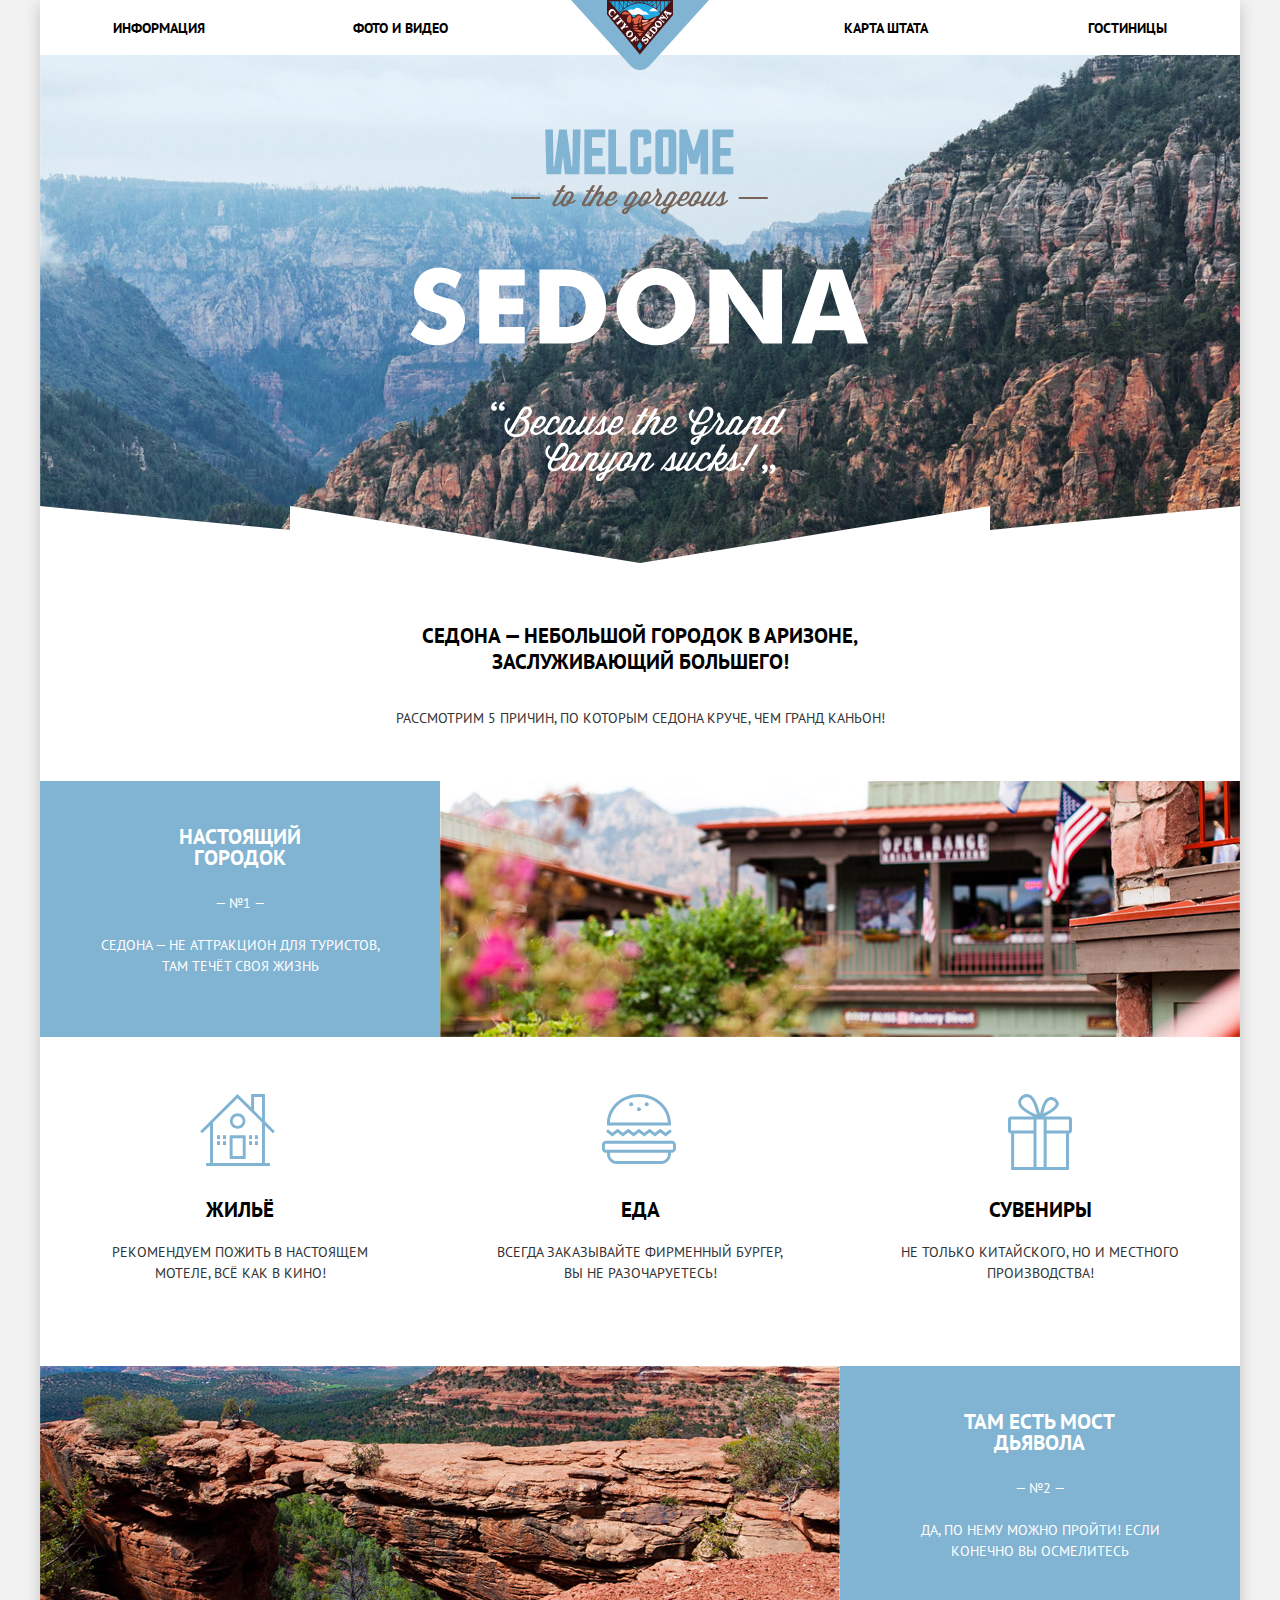
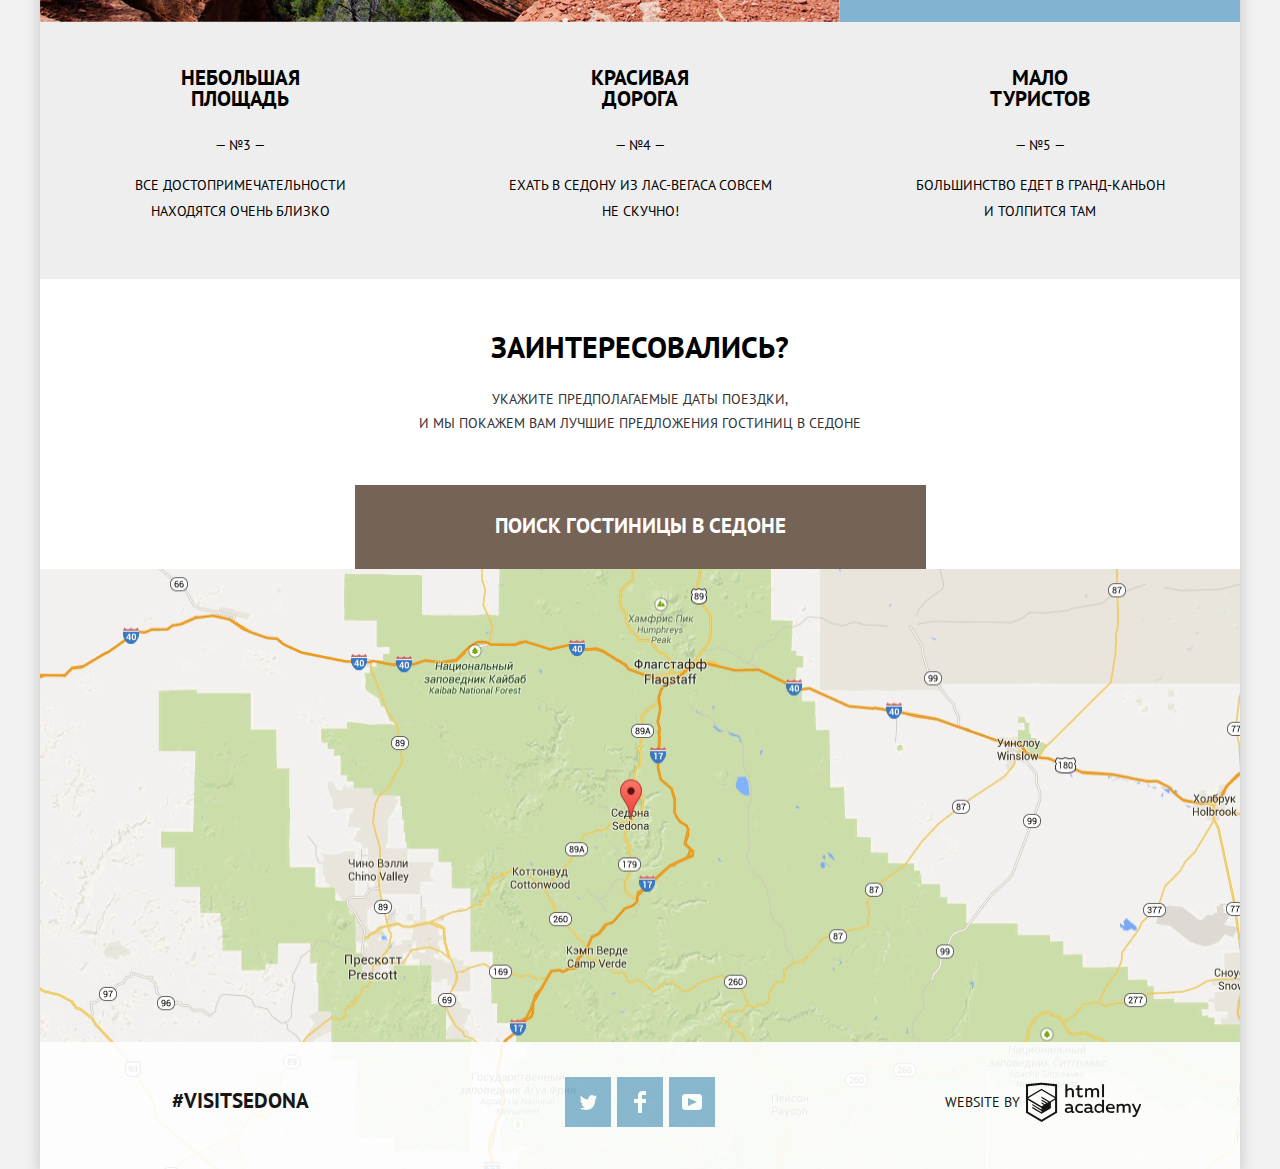
==== commit 5f88131d: "Доработан js, правки по пиксель перфекту, добавлены нормальные тире, переделаны свг" ====
--- a/index.html
+++ b/index.html
@@ -37,7 +37,7 @@
         <div class="info-wrapper-about">
           <div class="info-wrapper">
             <h1>
-              Седона - небольшой городок в Аризоне,   
+              Седона — небольшой городок в Аризоне,   
               заслуживающий большего!
             </h1>
             <p>Рассмотрим 5 причин, по которым Седона круче, чем гранд каньон!</p>
@@ -46,9 +46,9 @@
         <section class="reason first">
           <div class="reason-content">
             <h2>Настоящий городок</h2>
-            <span>- №1 -</span>
-            <p>
-              Седона - не аттракцион для туристов,  
+            <span>— №1 —</span>
+            <p>
+              Седона — не аттракцион для туристов,  
               там течёт своя жизнь
             </p>
           </div>
@@ -83,7 +83,7 @@
               Там есть
               мост дьявола
             </h2>
-            <span>- №2 -</span>
+            <span>— №2 —</span>
             <p>
               Да, по нему можно пройти! Если конечно
               вы осмелитесь
@@ -97,7 +97,7 @@
               Небольшая
               площадь
             </h2>
-            <span>- №3 -</span>
+            <span>— №3 —</span>
             <p>
               Все достопримечательности
               находятся очень близко
@@ -108,7 +108,7 @@
               Красивая
               дорога
             </h2>
-            <span>- №4 -</span>
+            <span>— №4 —</span>
             <p>
               Ехать в Седону из Лас-Вегаса
               совсем не скучно!
@@ -119,7 +119,7 @@
               Мало
               туристов
             </h2>
-            <span>- №5 -</span>
+            <span>— №5 —</span>
             <p>
               Большинство едет в Гранд-Каньон
               и толпится там
@@ -136,7 +136,7 @@
           </div>
           <div class="search-hotel-btn-wrapper">
             <button class="search-hotel-btn" type="button">Поиск гостиницы в Седоне</button>
-            <div class="search-hotel-popup-wrapper">
+            <div class="search-hotel-popup-wrapper show">
               <h2 class="visually-hidden">Параметры поиска гостиницы</h2>
               <form class="search-hotel-popup" action="https://echo.htmlacademy.ru" method="post">
                 <div class="chose-wrapper">
@@ -237,17 +237,39 @@
           <ul class="social-btn-list">
             <li class="social-btn-item">
               <a class="social-btn twitter" href="#">
-              <span class="visually-hidden">Седона в Твиттере</span>
+                <span class="visually-hidden">Седона в Твиттере</span>
+                <svg version="1.1" id="Layer_TW" xmlns="http://www.w3.org/2000/svg" xmlns:xlink="http://www.w3.org/1999/xlink" x="0px" y="0px"
+                  width="17px" height="15px" viewBox="0 0 17 15" enable-background="new 0 0 17 15" xml:space="preserve">
+                  <g id="W6EeEF_1_">
+                    <g>
+                      <path fill="#FFFFFF" d="M10.95,0.144c1.685-0.496,2.984,0.27,3.577,1.179c0.673-0.231,1.331-0.481,2.011-0.708
+                        c-0.004,0.861-0.522,1.513-0.857,1.768c0.685,0.17,1.304-0.491,1.304-0.491c-0.169,1-1.006,1.788-1.563,2.024
+                        c-0.231,6.75-3.175,11.217-10.077,11.082c-0.522,0,0.075,0-0.446,0c-0.41,0-4.164-0.46-4.898-1.887
+                        c2.271,0.196,3.893-0.422,4.693-1.177c-0.96-0.3-2.679-0.477-2.979-2.95C2.064,9.09,2.279,9.212,2.905,9.103
+                        C1.705,8.247,0.374,7.53,0.448,5.33c0.285,0.328,1.067,0.536,1.34,0.472c-0.703-0.241-1.97-3.36-0.894-4.952
+                        c1.818,1.854,3.735,3.606,7.152,3.773C8.254,2.33,9.183,0.793,10.95,0.144z"/>
+                    </g>
+                  </g>
+                </svg>
               </a>
             </li>
             <li class="social-btn-item">
               <a class="social-btn facebook" href="#">
-              <span class="visually-hidden">Седона в Фейсбуке</span>
+                <span class="visually-hidden">Седона в Фейсбуке</span>
+                <svg version="1.1" id="Layer_FB" xmlns="http://www.w3.org/2000/svg" xmlns:xlink="http://www.w3.org/1999/xlink" x="0px" y="0px"
+                  width="12px" height="22px" viewBox="0 0 12 22" enable-background="new 0 0 12 22" xml:space="preserve">
+                  <path fill="#FFFFFF" d="M12,4V0H8C5.791,0,4,1.791,4,4v4H0v4h4v10h4V12h4V8H8V4H12z"/>
+                </svg>
               </a>
             </li>
             <li class="social-btn-item">
               <a class="social-btn youtube" href="#">
-              <span class="visually-hidden">Седона в Ютубе</span>
+                <span class="visually-hidden">Седона в Ютубе</span>
+                <svg version="1.1" id="Layer_YU" xmlns="http://www.w3.org/2000/svg" xmlns:xlink="http://www.w3.org/1999/xlink" x="0px" y="0px"
+                  width="20px" height="16px" viewBox="0 0 20 16" enable-background="new 0 0 20 16" xml:space="preserve">
+                  <path fill="#FFFFFF" d="M17,0H3C1.35,0,0,1.35,0,3v10c0,1.65,1.35,3,3,3h14c1.65,0,3-1.35,3-3V3C20,1.35,18.65,0,17,0z
+                    M6.027,11.998V4.002L15.014,8L6.027,11.998z"/>
+                </svg>
               </a>
             </li>
           </ul>
--- a/css/style.min.css
+++ b/css/style.min.css
@@ -1 +1 @@
-@-webkit-keyframes popupshow{0%{-webkit-transform:translateY(-90%);transform:translateY(-90%);opacity:0;-ms-filter:"progid:DXImageTransform.Microsoft.Alpha(Opacity=0)"}to{-webkit-transform:translateY(0);transform:translateY(0);opacity:1;-ms-filter:"progid:DXImageTransform.Microsoft.Alpha(Opacity=100)"}}@keyframes popupshow{0%{-webkit-transform:translateY(-90%);transform:translateY(-90%);opacity:0;-ms-filter:"progid:DXImageTransform.Microsoft.Alpha(Opacity=0)"}to{-webkit-transform:translateY(0);transform:translateY(0);opacity:1;-ms-filter:"progid:DXImageTransform.Microsoft.Alpha(Opacity=100)"}}body{margin:0;padding:0;font-family:"PT Sans",Arial,sans-serif;font-size:14px;font-weight:400;line-height:26px;color:#000;text-transform:uppercase;background-color:#f2f2f2}.catalog-body{line-height:21px}.visually-hidden:not(:focus):not(:active),input[type=checkbox].visually-hidden,input[type=radio].visually-hidden{position:absolute;width:1px;height:1px;margin:-1px;border:0;padding:0;white-space:nowrap;-webkit-clip-path:inset(100%);clip-path:inset(100%);clip:rect(0 0 0 0);overflow:hidden}a{text-decoration:none}.container,.header{max-width:1200px;background-color:#fff}.container{margin:0 auto;box-shadow:0 5px 15px 0 rgba(0,1,1,.2)}.header{position:relative;display:-webkit-box;display:-ms-flexbox;display:flex;z-index:1}.header-logo{position:absolute;z-index:1;left:530px}.header-nav{width:1200px;min-height:55px;font-weight:700;line-height:26px}.header-nav-list{padding:0;margin:15px 0 12px;display:-webkit-box;display:-ms-flexbox;display:flex;list-style:none}.header-nav-item{width:240px}.header-nav-phrase.active{color:#766357}.header-nav-phrase:hover{color:#81b3d2}.header-nav-phrase:active{color:#b2b2b2}.header li:nth-child(1){margin-left:73px}.header li:nth-child(2){margin-right:48px}.header li:nth-child(3){text-align:end;text-align:right;margin-left:48px}.header li:nth-child(4){text-align:end;text-align:right;margin-right:73px}.header-nav a{color:#000}.img-background-mask{bottom:0;position:absolute;z-index:1}.img-background-wrapper{position:relative;min-height:508px}.img-background-wrapper:after{content:"";position:absolute;bottom:.5px;background:url(../img/polygon.svg) no-repeat center bottom;z-index:1;height:57px;width:1200px}.img-background{position:absolute;-webkit-transform:translateY(-28.5%);transform:translateY(-28.5%);z-index:1;top:225px;padding-bottom:57px}.img-welcome{position:absolute;left:50%;margin-left:-230px;top:74px;z-index:1}.info-wrapper{margin:0 auto;padding-top:60px;width:570px;text-align:center}.info-wrapper-about{position:relative;background-color:#fff;z-index:1;padding-bottom:45px}.info-wrapper h1{margin:0 0 35px;font-size:21px;font-weight:700}.info-wrapper p{margin:0;color:#333}.reason.list p,.recommended-wrapper p{color:#333}.reason{display:-webkit-box;display:-ms-flexbox;display:flex;color:#fff}.reason-content{text-align:center;padding-top:30px;width:400px;background-color:#81b3d2;padding-left:49px;padding-right:49px}.reason-content h2{padding-left:75px;padding-right:76px}.recommended-wrapper p{padding-left:55px;padding-right:55px}.reason-img{line-height:0;font-size:0}.recommended{display:-webkit-box;display:-ms-flexbox;display:flex;margin-top:57px}.recommended-wrapper{position:relative;padding-top:105px;text-align:center;width:400px}.recommended-wrapper:before{content:"";position:absolute;top:0}.recommended-wrapper:nth-child(1):before{background-image:url(../img/icon-1.svg);width:75px;height:72px;left:160px}.recommended-wrapper:nth-child(2):before{background-image:url(../img/icon-3.svg);width:74px;height:70px;left:162px}.recommended-wrapper:nth-child(3):before{background-image:url(../img/icon-2.svg);width:64px;height:76px;left:168px}.filter-wrapper-first ul,.filter-wrapper-second ul,.recommended-content{margin:0;padding:0}.reason.second{-webkit-box-orient:horizontal;-webkit-box-direction:reverse;-ms-flex-direction:row-reverse;flex-direction:row-reverse;margin-top:65px}.reason h2,.recommended-wrapper h2{font-size:21px;font-weight:700;line-height:21px}.reason-list{display:-webkit-box;display:-ms-flexbox;display:flex;color:#000}.reason-list p{padding-left:70px;padding-right:70px}.reason-content-item:nth-child(2) p{padding-left:60px;padding-right:60px}.reason-content-item{text-align:center;padding-top:45px;padding-bottom:55px;width:400px;background-color:#eee}.reason-content-item h2{margin:0 0 14px;padding-left:130px;padding-right:130px}.reason-content-item p{margin:14px 0 0}.search-hotel{padding-top:50px;display:-webkit-box;display:-ms-flexbox;display:flex;-webkit-box-orient:vertical;-webkit-box-direction:normal;-ms-flex-direction:column;flex-direction:column;-webkit-box-pack:center;-ms-flex-pack:center;justify-content:center;text-align:center}.search-hotel h3{margin:0 0 22px;font-size:30px;font-weight:700;line-height:36px}.search-hotel p{margin:0;color:#333;line-height:24px}.search-hotel-info{padding-left:313px;padding-right:313px}.search-hotel a{font-size:21px;font-weight:700;color:#fff}.search-hotel-btn-wrapper{position:relative;margin:50px auto 0;box-sizing:border-box;width:571px;min-height:84px;background-color:#766357}.chose-date,.search-hotel-btn{text-transform:uppercase;border:0}.search-hotel-btn{font-family:"PT Sans",Arial,sans-serif;font-size:21px;font-weight:700;color:#fff;background-color:#766357;padding:29px 140px 31px}.search-hotel-btn:hover{background-color:#604e43}.search-hotel-btn:active{background-color:#503e33;color:#857871}.chose-date{font:inherit;box-sizing:border-box;width:345px;min-height:38px;margin:0;padding:6px 0 6px 12px;background-color:#f2f2f2;outline:0}.chose-date::-ms-clear{display:none;width:0;height:0}.chose-date::-ms-reveal{display:none;width:0;height:0}.chose-date:hover{background-color:#ebebeb}.chose-date:focus{background-color:#fff;box-shadow:inset 0 0 0 2px #e5e5e5}.chose-wrapper{display:-webkit-box;display:-ms-flexbox;display:flex}.calendar-icon{position:absolute;width:21px;height:22px;border:0;top:7px;bottom:0;right:0;margin:0;padding:0 10px 0 0;background-color:transparent;cursor:pointer;fill:#cacaca}.calendar-icon:hover{fill:#000}.calendar-icon:active{fill:#81b3d2}.chose-wrapper:nth-child(1){margin-top:55px}.chose-wrapper:nth-child(2){margin-top:29px}.search-hotel-popup-wrapper{position:absolute;left:0;right:0;z-index:1;max-width:571px;display:none;margin:0 auto;font-weight:700}.show{max-width:570px;display:block;margin:0 auto;font-weight:700}.search-hotel-popup{text-align:start;display:-webkit-box;display:-ms-flexbox;display:flex;padding-left:55px;padding-right:55px;background-color:#fff;-webkit-box-orient:vertical;-webkit-box-direction:normal;-ms-flex-direction:column;flex-direction:column;z-index:2;box-shadow:0 7px 15px rgba(0,1,1,.15)}.search-hotel-popup-wrapper.show{-webkit-animation:popupshow .6s forwards;animation:popupshow .6s forwards;z-index:2}.search-hotel-popup label{-ms-flex-item-align:center;align-self:center;text-align:left;width:115px}.search-hotel-popup input{font-weight:700}.chose-date-wrapper{position:relative}.decrease,.increase{border:0;width:38px;min-height:38px;position:relative;background-color:#f2f2f2;color:#a9a9a9;cursor:pointer}.decrease::before,.increase::after,.increase::before{content:"";position:absolute;top:50%;left:50%;margin-left:-6px;margin-top:-1px;width:11px;height:3px;background-color:#a9a9a9}.increase::after{margin-left:-2px;margin-top:-5px;width:3px;height:11px}.decrease:hover::before,.increase:hover::after,.increase:hover::before{background-color:#000}.decrease:active::before,.increase:active::after,.increase:active::before{background-color:#81b3d2}.chose-number-wrapper,.chose-people-wrapper{display:-webkit-box;display:-ms-flexbox;display:flex}.chose-people-wrapper{margin-top:30px}.chose-number-wrapper{position:relative}.chose-number{box-sizing:border-box;text-align:center;margin:0;padding:0;border:0;background-color:#f2f2f2;min-height:38px;width:38px}.search-btn{background-color:#81b3d2;border:0;margin-top:55px;margin-bottom:55px;padding-top:14px;padding-bottom:20px;font-size:21px;text-transform:uppercase;color:#fff;font-weight:700}.search-btn:hover{background-color:#669ec0}.search-btn:active{background-color:#5496bd;color:#88b6d1}.chose-people-wrapper label:nth-of-type(2){box-sizing:border-box;text-align:end;text-align:right;padding-right:25px}.footer{display:-webkit-box;display:-ms-flexbox;display:flex;-webkit-box-align:center;-ms-flex-align:center;align-items:center;padding:35px 72px 42px}.copyright,.hashtag-wrapper{box-sizing:border-box;width:328px}.copyright{display:-webkit-box;display:-ms-flexbox;display:flex;-webkit-box-align:center;-ms-flex-align:center;align-items:center;padding-left:105px}.copyright span{padding-right:6px}.hashtag-wrapper{padding-left:60px}.filter legend,.hashtag{font-size:21px;font-weight:700;color:#000}.social-btn-list{width:400px;margin:0;padding:0;display:-webkit-box;display:-ms-flexbox;display:flex;-webkit-box-pack:center;-ms-flex-pack:center;justify-content:center;list-style:none}.social-btn-item{margin-left:6px;background-color:#81b3d2}.social-btn{display:-webkit-box;display:-ms-flexbox;display:flex;position:relative;-webkit-box-pack:center;-ms-flex-pack:center;justify-content:center;-webkit-box-align:center;-ms-flex-align:center;align-items:center;width:46px;height:50px}.social-btn.twitter::before{position:absolute;width:17px;height:15px;content:"";background-image:url(../img/twitter.svg)}.social-btn.facebook:active::before,.social-btn.twitter:active::before,.social-btn.youtube:active::before{opacity:.3;-ms-filter:"progid:DXImageTransform.Microsoft.Alpha(Opacity=30)"}.social-btn.facebook::before,.social-btn.youtube::before{position:absolute;width:12px;height:22px;content:"";background-image:url(../img/facebook.svg)}.social-btn.youtube::before{width:20px;height:16px;background-image:url(../img/youtube.svg)}.social-btn-item:hover{background-color:#669ec0}.social-btn-item:active{background-color:#5496bd}.social-icon{fill:#fff}.map{position:relative;z-index:1}.map-iframe{border:0}.map-static{position:absolute;top:0;left:50%;-webkit-transform:translateX(-600px);transform:translateX(-600px);max-width:inherit}.map-iframe,c .filter-option{position:relative}.copyright-logo{width:115px;height:41px}.htmlacademy{fill:#000}.htmlacademy:hover{fill:#81b3d2}.htmlacademy:active{fill:#bdbbbc}footer.index{position:absolute;z-index:1;background-color:#fff;opacity:.9;-ms-filter:"progid:DXImageTransform.Microsoft.Alpha(Opacity=90)";bottom:0}.filters{background-image:url(../img/filter-Background-full.jpg);background-size:100% auto;background-position:center;background-color:#3d4e57;padding-top:28px;padding-bottom:30px}.catalog-list article,.filter{display:-webkit-box;display:-ms-flexbox;display:flex}.filter fieldset{border:0;margin:0;padding:0}.filter-wrapper-first{padding-left:73px;min-width:240px}.filter-wrapper-second{box-sizing:border-box;padding-left:15px;min-width:240px}.filter legend{margin-bottom:8px;font-size:16px;color:#fff}.filter ul{list-style:none;margin-top:22px}.filter-option label{color:#fff}.filter-checkbox{position:relative;padding-left:40px;-webkit-user-select:none;-moz-user-select:none;-ms-user-select:none;user-select:none}.filter-checkbox::before{content:"";position:absolute;left:0;bottom:1px;width:23px;height:23px;background-image:url(../img/checkbox-off.svg)}.filter-input:checked~.filter-checkbox::before{content:"";position:absolute;left:0;bottom:1px;width:27px;height:23px;background-image:url(../img/checkbox-on.svg)}.filter-option:nth-child(2),.filter-option:nth-child(3){margin-top:23px}.filter-input:disabled+.filter-checkbox::before{content:"";position:absolute;left:0;bottom:1px;width:23px;height:23px;background-image:url(../img/disable-checkbox-off.svg)}.filter-input:checked:disabled+.filter-checkbox::before{content:"";position:absolute;left:0;bottom:1px;width:27px;height:23px;background-image:url(../img/disable-checkbox-on.svg)}.multiply-filter{margin:0;padding:0;border:0}.price-controls{position:relative;height:36px;margin-bottom:15px;font-size:0;border:2px solid #fff;border-radius:2px}.price-controls:after{content:"";position:absolute;top:50%;left:50%;width:2px;height:22px;background:#fff;-webkit-transform:translate(-50%,-50%);transform:translate(-50%,-50%)}.price-controls label{display:inline-block;font-size:14px;line-height:34px;vertical-align:top;cursor:pointer;color:#fff}.price-controls .max-price,.price-controls .min-price{width:90px;padding-left:65px}.price-controls input{width:50px;min-height:30px;margin:0;color:inherit;font:inherit;background:0 0;border:0}.toggle{position:absolute;top:-9px}.toggle:hover{background:#1c4f80}.toggle.toggle-min{left:0}.toggle.toggle-max{left:80%}.toggle.toggle-max:hover,.toggle.toggle-min:hover{-webkit-transform:scale(1.1,1.1);transform:scale(1.1,1.1)}.range-filter{width:330px;box-sizing:border-box;margin-left:auto;margin-right:73px;padding-left:12px;color:#fff}.range-controls{position:relative;margin-bottom:32px}.range-controls .scale{height:2px;background:rgba(255,255,255,.3)}.range-controls .bar{width:80%;height:2px;background:#fff}.toggle{width:4px;height:4px;background:#ababab;border:8px solid #fff;border-radius:50%;box-shadow:0 2px 1px 0 rgba(0,1,1,.2);cursor:pointer}.show-btn{display:block;margin:0 auto;padding:6px 35px;font-size:14px;line-height:20px;color:#fff;text-transform:uppercase;background:0 0;border:2px solid #fff;border-radius:2px;cursor:pointer}.show-btn:hover{color:#000;background:#fff}.sort-wrapper{margin:29px 73px;display:-webkit-box;display:-ms-flexbox;display:flex;position:relative;-webkit-box-align:center;-ms-flex-align:center;align-items:center}.sort-wrapper h3{margin:0;padding-right:50px}.sort-phrase{padding-right:40px}.catalog h3,.sort-wrapper h3{font-size:21px;line-height:26px;font-weight:700}.catalog-sorting,.sort-btn{font-size:12px;line-height:18px}.sort-btn-list{margin:0;padding:0;display:-webkit-box;display:-ms-flexbox;display:flex;list-style:none}.sort-btn{color:#cacaca;border-bottom:1px dotted #81b3d2}.sort-btn:hover{color:#81b3d2}.sort-btn:active{color:#000;border-color:transparent}.sort-btn-item:nth-child(1){padding-right:30px}.sort-btn-item:nth-child(2){padding-right:32px}.sort-btn.active{color:#81b3d2;border-bottom:none}.sort-triangle-list{position:absolute;display:-webkit-box;display:-ms-flexbox;display:flex;right:0;top:-5px;list-style:none}.sort-triangle-up{margin-right:12px}.sort-triangle-down,.sort-triangle-up{position:relative;display:block;width:11px;height:10px}.sort-triangle-up::before{border-bottom:10px solid #cacaca}.sort-triangle-down::before,.sort-triangle-up::before,.sort-triangle-up:active::before,.sort-triangle-up:hover::before{content:"";position:absolute;display:block;border-left:5.5px solid transparent;border-right:5.5px solid transparent}.sort-triangle-down::before{border-top:10px solid #81b3d2}.sort-triangle-up:active::before,.sort-triangle-up:hover::before{border-bottom:10px solid #000}.sort-triangle-up:active::before{border-bottom:10px solid #81b3d2}.catalog-list{margin:0;padding:0;list-style:none}.catalog-item{border-bottom:1px solid #e5e5e5;padding:29px 73px}.catalog-item:nth-child(1){border-top:1px solid #e5e5e5}.catalog-list h1{font-size:21px;font-weight:700;line-height:26px}.catalog-item-name{color:#000}.catalog-item-name:hover{color:#81b3d2}.catalog-item-name:active{color:#b2b2b2}.catalog-item-info{margin-left:30px}.catalog-item-info h1{margin:0;padding:0}.catalog-item-img{line-height:0;font-size:0;padding-top:3px}.catalog-item-info span{color:#333}.catalog-item-info-wrapper{display:-webkit-box;display:-ms-flexbox;display:flex;padding-top:7px}.catalog-item-phrase-price{margin-left:6px}.catalog-item-phrase-housing{min-width:110px}.catalog-btn-info-wrapper{display:-webkit-box;display:-ms-flexbox;display:flex;margin-top:12px}.detail-btn,.reserve-btn{cursor:pointer;font-weight:700;color:#fff;padding:3px 18px}.detail-btn{background-color:#81b3d2}.detail-btn:hover{background-color:#669ec0}.detail-btn:active{background-color:#5496bd;color:#88b6d1}.reserve-btn{margin-left:6px;background-color:#766357}.reserve-btn:hover{background-color:#604e43}.reserve-btn:active{background-color:#503e33;color:#857871}.catalog-item-raiting{position:relative;margin-top:auto;margin-left:auto}.catalog-item-raiting-star{display:-webkit-box;display:-ms-flexbox;display:flex;-webkit-box-orient:horizontal;-webkit-box-direction:reverse;-ms-flex-direction:row-reverse;flex-direction:row-reverse;margin-bottom:55px}.raiting-star{width:18px;height:17px;margin-right:5px;font-size:0;background-image:url(../img/star.svg)}.raiting{padding:5px 13px 5px 16px;background-color:#f2f2f2;color:#666}+body{margin:0;padding:0;font-family:"PT Sans",Arial,sans-serif;font-size:14px;font-weight:400;line-height:26px;color:#000;text-transform:uppercase;background-color:#f2f2f2}.catalog-body{line-height:21px}.visually-hidden:not(:focus):not(:active),input[type="checkbox"].visually-hidden,input[type="radio"].visually-hidden{position:absolute;width:1px;height:1px;margin:-1px;border:0;padding:0;white-space:nowrap;-webkit-clip-path:inset(100%);clip-path:inset(100%);clip:rect(0 0 0 0);overflow:hidden}a{text-decoration:none}.container{width:1200px;margin:0 auto;-webkit-box-shadow:0 5px 15px 0 rgba(0,1,1,.2);box-shadow:0 5px 15px 0 rgba(0,1,1,.2);background-color:#fff}.header{max-width:1200px;position:relative;display:-webkit-box;display:-ms-flexbox;display:flex;background-color:#fff;z-index:1}.header-logo{position:absolute;z-index:1;left:530px}.header-nav{width:1200px;min-height:55px;font-weight:700;line-height:26px}.header-nav-list{margin:0;padding:0;margin-top:15px;margin-bottom:12px;display:-webkit-box;display:-ms-flexbox;display:flex;list-style:none}.header-nav-item{width:240px}.header-nav-phrase.active{color:#766357}.header-nav-phrase:hover{color:#81b3d2}.header-nav-phrase:active{color:#b2b2b2}.header li:nth-child(1){margin-left:73px}.header li:nth-child(2){margin-right:48px}.header li:nth-child(3){text-align:end;text-align:right;margin-left:48px}.header li:nth-child(4){text-align:end;text-align:right;margin-right:73px}.header-nav a{color:#000}.img-background-mask{bottom:0;position:absolute;z-index:1}.img-background-wrapper{position:relative;min-height:508px}.img-background-wrapper:after{content:"";position:absolute;bottom:.5px;background:url(../img/polygon.svg) no-repeat center bottom;z-index:1;height:57px;width:1200px}.img-background{position:absolute;-webkit-box-sizing:border-box;box-sizing:border-box;-webkit-transform:translateY(-27.5%);-ms-transform:translateY(-27.5%);transform:translateY(-27.5%);z-index:1;top:225px;padding-bottom:57px}.img-welcome{position:absolute;left:50%;margin-left:-230px;top:74px;z-index:1}.info-wrapper{margin:0 auto;padding-top:60px;width:570px;text-align:center}.info-wrapper-about{position:relative;background-color:#fff;z-index:1;padding-bottom:50px}.info-wrapper h1{margin:0;margin-bottom:30px;font-size:21px;font-weight:700}.info-wrapper p{margin:0}.info-wrapper p,.recommended-wrapper p,.reason.list p{color:#333}.reason{display:-webkit-box;display:-ms-flexbox;display:flex;color:#fff}.reason-content{text-align:center;padding-top:45px;width:400px;background-color:#81b3d2;padding-left:49px;padding-right:49px}.reason-content p,.reason-content span{line-height:21px}.reason-content p{margin:0;margin-top:19px;margin-bottom:41px}.reason-content h2{padding-left:75px;padding-right:76px}.recommended-wrapper p{padding-left:55px;padding-right:55px;line-height:21px}.reason-img{line-height:0;font-size:0}.recommended{display:-webkit-box;display:-ms-flexbox;display:flex;margin-top:57px}.recommended-wrapper{position:relative;padding-top:105px;text-align:center;width:400px}.recommended-wrapper:before{content:"";position:absolute;top:0}.recommended-wrapper:nth-child(1):before{background-image:url(../img/icon-1.svg);width:75px;height:72px;left:160px}.recommended-wrapper:nth-child(2):before{background-image:url(../img/icon-3.svg);width:74px;height:70px;left:162px}.recommended-wrapper:nth-child(3):before{background-image:url(../img/icon-2.svg);width:64px;height:76px;left:168px}.recommended-content{margin:0;padding:0}.reason.second{-webkit-box-orient:horizontal;-webkit-box-direction:reverse;-ms-flex-direction:row-reverse;flex-direction:row-reverse;margin-top:68px}.reason h2,.recommended-wrapper h2{margin:0;margin-bottom:22px;font-size:21px;font-weight:700;line-height:21px}.reason-list{display:-webkit-box;display:-ms-flexbox;display:flex;color:#000}.reason-list p{padding-left:70px;padding-right:70px}.reason-content-item:nth-child(2) p{padding-left:60px;padding-right:60px}.reason-content-item{text-align:center;padding-top:45px;padding-bottom:55px;width:400px;background-color:#eee}.reason-content-item h2{line-height:21px;margin:0;margin-bottom:23px;padding-left:130px;padding-right:130px}.reason-content-item p{margin:0;margin-top:14px}.search-hotel{padding-top:50px;display:-webkit-box;display:-ms-flexbox;display:flex;-webkit-box-orient:vertical;-webkit-box-direction:normal;-ms-flex-direction:column;flex-direction:column;-webkit-box-pack:center;-ms-flex-pack:center;justify-content:center;text-align:center}.search-hotel h3{margin:0;margin-bottom:22px;font-size:30px;font-weight:700;line-height:36px}.search-hotel p{margin:0;color:#333;line-height:24px}.search-hotel-info{padding-left:313px;padding-right:313px}.search-hotel a{font-size:21px;font-weight:700;color:#fff}.search-hotel-btn-wrapper{position:relative;margin:0 auto;margin-top:50px;-webkit-box-sizing:border-box;box-sizing:border-box;width:571px;min-height:84px;background-color:#766357}.search-hotel-btn{font-family:"PT Sans",Arial,sans-serif;font-size:21px;font-weight:700;text-transform:uppercase;color:#fff;border:0 none;background-color:#766357;padding-left:140px;padding-right:140px;padding-top:29px;padding-bottom:31px}.search-hotel-btn:hover{background-color:#604e43}.search-hotel-btn:active{background-color:#503e33;color:#857871}.chose-date{font:inherit;text-transform:uppercase;-webkit-box-sizing:border-box;box-sizing:border-box;width:345px;min-height:38px;margin:0;padding:0;padding-top:6px;padding-bottom:6px;padding-left:12px;background-color:#f2f2f2;border:0 none;outline:none}.chose-date::-ms-clear{display:none;width:0;height:0}.chose-date::-ms-reveal{display:none;width:0;height:0}.chose-date:hover{background-color:#ebebeb}.chose-date:focus{background-color:#fff;-webkit-box-shadow:inset 0 0 0 2px #e5e5e5;box-shadow:inset 0 0 0 2px #e5e5e5}.chose-wrapper{display:-webkit-box;display:-ms-flexbox;display:flex}.calendar-icon{position:absolute;width:21px;height:22px;border:0 none;top:7px;bottom:0;right:0;margin:0;padding:0;padding-right:10px;background-color:transparent;cursor:pointer;fill:#cacaca}.calendar-icon:hover{fill:#000}.calendar-icon:active{fill:#81b3d2}.chose-wrapper:nth-child(1){margin-top:55px}.chose-wrapper:nth-child(2){margin-top:29px}.search-hotel-popup-wrapper{position:absolute;left:0;right:0;z-index:1;min-width:571px;display:none;margin:0 auto;font-weight:700}.show{position:absolute;left:0;right:0;z-index:1;min-width:571px;display:block;margin:0 auto;font-weight:700}.search-hotel-popup{text-align:start;display:-webkit-box;display:-ms-flexbox;display:flex;padding-left:55px;padding-right:55px;background-color:#fff;-webkit-box-orient:vertical;-webkit-box-direction:normal;-ms-flex-direction:column;flex-direction:column;z-index:2;-webkit-box-shadow:0 7px 15px rgba(0,1,1,.15);box-shadow:0 7px 15px rgba(0,1,1,.15)}.search-hotel-popup-wrapper.show{-webkit-animation:popupshow 0.6s forwards;animation:popupshow 0.6s forwards;z-index:2}@-webkit-keyframes popupshow{0%{-webkit-transform:translateY(-90%);transform:translateY(-90%);opacity:0;-ms-filter:"progid:DXImageTransform.Microsoft.Alpha(Opacity=0)"}100%{-webkit-transform:translateY(0);transform:translateY(0);opacity:1;-ms-filter:"progid:DXImageTransform.Microsoft.Alpha(Opacity=100)"}}@keyframes popupshow{0%{-webkit-transform:translateY(-90%);transform:translateY(-90%);opacity:0;-ms-filter:"progid:DXImageTransform.Microsoft.Alpha(Opacity=0)"}100%{-webkit-transform:translateY(0);transform:translateY(0);opacity:1;-ms-filter:"progid:DXImageTransform.Microsoft.Alpha(Opacity=100)"}}.search-hotel-popup label{-ms-flex-item-align:center;-ms-grid-row-align:center;align-self:center;text-align:left;line-height:21px;width:115px;-webkit-box-sizing:border-box;box-sizing:border-box;padding-left:3px}.search-hotel-popup input{font-weight:700}.chose-date-wrapper{position:relative}.increase{border:0 none;width:38px;min-height:38px;position:relative;background-color:#f2f2f2;color:#a9a9a9;cursor:pointer}.increase::before,.decrease::before{content:"";position:absolute;top:50%;left:50%;margin-left:-6px;margin-top:-1px;width:11px;height:3px;background-color:#a9a9a9}.increase::after{content:"";position:absolute;margin-left:-2px;margin-top:-5px;top:50%;left:50%;width:3px;height:11px;background-color:#a9a9a9}.decrease{border:0 none;width:38px;min-height:38px;position:relative;background-color:#f2f2f2;color:#a9a9a9;cursor:pointer}.increase:hover::after,.increase:hover::before,.decrease:hover::before{background-color:#000}.increase:active::after,.increase:active::before,.decrease:active::before{background-color:#81b3d2}.chose-people-wrapper{margin-top:30px;display:-webkit-box;display:-ms-flexbox;display:flex}.chose-number-wrapper{display:-webkit-box;display:-ms-flexbox;display:flex;position:relative}.chose-number{padding-top:14px;padding-bottom:14px;-webkit-box-sizing:border-box;box-sizing:border-box;text-align:center;margin:0;padding:0;border:0 none;background-color:#f2f2f2;min-height:38px;width:38px}.search-btn{background-color:#81b3d2;border:0 none;margin-top:55px;margin-bottom:55px;padding-top:14px;padding-bottom:20px;font-size:21px;text-transform:uppercase;color:#fff;font-weight:700}.search-btn:hover{background-color:#669ec0}.search-btn:active{background-color:#5496bd;color:#88b6d1}.chose-people-wrapper label:nth-of-type(2){-webkit-box-sizing:border-box;box-sizing:border-box;text-align:end;text-align:right;padding-right:25px}.footer{display:-webkit-box;display:-ms-flexbox;display:flex;-webkit-box-align:center;-ms-flex-align:center;align-items:center;padding:35px 72px 42px 72px}.copyright{width:328px;display:-webkit-box;display:-ms-flexbox;display:flex;-webkit-box-sizing:border-box;box-sizing:border-box;-webkit-box-align:center;-ms-flex-align:center;align-items:center;padding-left:105px}.copyright span{padding-right:6px}.hashtag-wrapper{-webkit-box-sizing:border-box;box-sizing:border-box;padding-left:60px;width:328px}.hashtag{font-size:21px;font-weight:700;color:#000}.social-btn-list{width:400px;margin:0;padding:0;display:-webkit-box;display:-ms-flexbox;display:flex;-webkit-box-pack:center;-ms-flex-pack:center;justify-content:center;list-style:none}.social-btn-item{background-color:#81b3d2}.social-btn-item:first-child,.social-btn-item:nth-child(2){margin-right:6px}.social-btn{display:-webkit-box;display:-ms-flexbox;display:flex;position:relative;-webkit-box-pack:center;-ms-flex-pack:center;justify-content:center;-webkit-box-align:center;-ms-flex-align:center;align-items:center;width:46px;height:50px}.social-btn.twitter:active{opacity:.3;-ms-filter:"progid:DXImageTransform.Microsoft.Alpha(Opacity=30)"}.social-btn.facebook:active{opacity:.3;-ms-filter:"progid:DXImageTransform.Microsoft.Alpha(Opacity=30)"}.social-btn.youtube:active{opacity:.3;-ms-filter:"progid:DXImageTransform.Microsoft.Alpha(Opacity=30)"}.social-btn-item:hover{background-color:#669ec0}.social-btn-item:active{background-color:#5496bd}.social-icon{fill:#fff}.map{position:relative;z-index:1}.map-iframe{border:0}.map-static{position:absolute;top:0;left:50%;-webkit-transform:translateX(-600px);-ms-transform:translateX(-600px);transform:translateX(-600px);max-width:inherit}.map-iframe{position:relative}.copyright-logo{width:115px;height:41px}.htmlacademy{fill:#000}.htmlacademy:hover{fill:#81b3d2}.htmlacademy:active{fill:#bdbbbc}footer.index{position:absolute;z-index:1;background-color:#fff;opacity:.9;-ms-filter:"progid:DXImageTransform.Microsoft.Alpha(Opacity=90)";bottom:0}.filters{background-image:url(../img/filter-Background-full.jpg);background-size:100% auto;background-position:center;background-color:#3d4e57;padding-top:28px;padding-bottom:30px}.filter{display:-webkit-box;display:-ms-flexbox;display:flex}.filter fieldset{border:0 none;margin:0;padding:0}.filter-wrapper-first{padding-left:72px;min-width:240px}.filter-wrapper-second{-webkit-box-sizing:border-box;box-sizing:border-box;padding-left:15px;min-width:240px}.filter-wrapper-first ul,.filter-wrapper-second ul{margin:0;padding:0}.filter legend{margin-bottom:8px;font-size:16px;font-weight:700;color:#fff}.filter ul{list-style:none;margin-top:18px}.filter-option label{color:white}c .filter-option{position:relative}.filter-checkbox{position:relative;padding-left:40px;-webkit-user-select:none;-moz-user-select:none;-ms-user-select:none;user-select:none}.filter-checkbox::before{content:"";position:absolute;left:0;width:23px;height:23px;background-image:url(../img/checkbox-off.svg)}.filter-input:checked~.filter-checkbox::before{content:"";position:absolute;left:0;width:27px;height:23px;background-image:url(../img/checkbox-on.svg)}.filter-option:nth-child(2),.filter-option:nth-child(3){margin-top:24px}.filter-input:disabled + .filter-checkbox::before{content:"";position:absolute;left:0;width:23px;height:23px;background-image:url(../img/disable-checkbox-off.svg)}.filter-input:checked:disabled + .filter-checkbox::before{content:"";position:absolute;left:0;width:27px;height:23px;background-image:url(../img/disable-checkbox-on.svg)}.multiply-filter{margin:0;padding:0;border:0 none}.price-controls{position:relative;height:36px;margin-bottom:18px;font-size:0;border:2px solid #fff;border-radius:2px}.price-controls:after{content:"";position:absolute;top:50%;left:50%;width:2px;height:22px;background:#fff;-webkit-transform:translate(-50%,-50%);-ms-transform:translate(-50%,-50%);transform:translate(-50%,-50%)}.price-controls label{display:inline-block;font-size:14px;line-height:34px;vertical-align:top;cursor:pointer;color:#fff}.price-controls .min-price{width:90px;padding-left:65px}.price-controls .max-price{padding-left:55px}.price-controls input{width:50px;min-height:30px;margin:0;color:inherit;font:inherit;background:none;border:none}.toggle{position:absolute;top:-9px;width:4px;height:4px;background:#ababab;border:8px solid #fff;border-radius:50%;-webkit-box-shadow:0 2px 1px 0 rgba(0,1,1,.2);box-shadow:0 2px 1px 0 rgba(0,1,1,.2);cursor:pointer}.toggle:hover{background:#1c4f80}.toggle.toggle-min{left:0}.toggle.toggle-max{left:80%}.toggle.toggle-min:hover,.toggle.toggle-max:hover{-webkit-transform:scale(1.1,1.1);-ms-transform:scale(1.1,1.1);transform:scale(1.1,1.1)}.range-filter{width:330px;-webkit-box-sizing:border-box;box-sizing:border-box;margin-left:auto;margin-right:73px;padding-left:14px;color:#fff}.range-controls{position:relative;margin-bottom:34px}.range-controls .scale{height:2px;background:rgba(255,255,255,.3)}.range-controls .bar{width:80%;height:2px;background:#fff}.toggle{width:4px;height:4px;background:#ababab;border:8px solid #fff;border-radius:50%;-webkit-box-shadow:0 2px 1px 0 rgba(0,1,1,.2);box-shadow:0 2px 1px 0 rgba(0,1,1,.2);cursor:pointer}.show-btn{display:block;margin:0 auto;margin-right:93px;padding:6px 35px;font-size:14px;line-height:20px;color:#fff;text-transform:uppercase;background:transparent;border:2px solid #fff;border-radius:2px;cursor:pointer}.show-btn:hover{color:#000;background:#fff}.sort-wrapper{margin-top:32px;margin-bottom:29px;margin-left:73px;margin-right:73px;display:-webkit-box;display:-ms-flexbox;display:flex;position:relative;-webkit-box-align:center;-ms-flex-align:center;align-items:center}.sort-wrapper h3{font-size:21px;line-height:26px;font-weight:700;margin:0;padding-right:50px}.sort-phrase{padding-right:40px}.catalog h3{font-size:21px;line-height:26px;font-weight:700}.catalog-sorting,.sort-btn{font-size:12px;line-height:18px}.sort-btn-list{margin:0;padding:0;display:-webkit-box;display:-ms-flexbox;display:flex;list-style:none}.sort-btn{color:#cacaca;border-bottom:1px dotted #81b3d2}.sort-btn:hover{color:#81b3d2}.sort-btn:active{color:#000;border-color:transparent}.sort-btn-item:nth-child(1){padding-right:30px}.sort-btn-item:nth-child(2){padding-right:32px}.sort-btn.active{color:#81b3d2;border-bottom:none}.sort-triangle-list{position:absolute;display:-webkit-box;display:-ms-flexbox;display:flex;right:0;top:-5px;list-style:none}.sort-triangle-up{margin-right:12px;position:relative;display:block;width:11px;height:10px}.sort-triangle-down{position:relative;display:block;width:11px;height:10px}.sort-triangle-up::before{content:"";position:absolute;display:block;border-left:5.5px solid transparent;border-right:5.5px solid transparent;border-bottom:10px solid #cacaca}.sort-triangle-down::before{content:"";position:absolute;display:block;border-left:5.5px solid transparent;border-right:5.5px solid transparent;border-top:10px solid #81b3d2}.sort-triangle-up:hover::before{content:"";position:absolute;display:block;border-left:5.5px solid transparent;border-right:5.5px solid transparent;border-bottom:10px solid #000}.sort-triangle-up:active::before{content:"";position:absolute;display:block;border-left:5.5px solid transparent;border-right:5.5px solid transparent;border-bottom:10px solid #81b3d2}.catalog-list{margin:0;padding:0;list-style:none}.catalog-item{border-bottom:1px solid #e5e5e5;padding-top:29px;padding-bottom:31px;padding-left:73px;padding-right:73px}.catalog-item:nth-child(1){border-top:1px solid #e5e5e5}.catalog-list article{display:-webkit-box;display:-ms-flexbox;display:flex}.catalog-list h1{font-size:21px;font-weight:700;line-height:26px}.catalog-item-name{color:#000}.catalog-item-name:hover{color:#81b3d2}.catalog-item-name:active{color:#b2b2b2}.catalog-item-info{margin-left:30px}.catalog-item-info h1{margin:0;margin-top:-5px;padding:0}.catalog-item-img{line-height:0;font-size:0}.catalog-item-info span{color:#333}.catalog-item-info-wrapper{display:-webkit-box;display:-ms-flexbox;display:flex;padding-top:7px}.catalog-item-phrase-price{margin-left:6px}.catalog-item-phrase-housing{min-width:110px}.catalog-btn-info-wrapper{display:-webkit-box;display:-ms-flexbox;display:flex;margin-top:14px}.detail-btn,.reserve-btn{cursor:pointer;font-weight:700;color:#fff;padding-right:18px;padding-left:15px;padding-top:3px;padding-bottom:3px}.detail-btn{background-color:#81b3d2}.detail-btn:hover{background-color:#669ec0}.detail-btn:active{background-color:#5496bd;color:#88b6d1}.reserve-btn{margin-left:6px;background-color:#766357}.reserve-btn:hover{background-color:#604e43}.reserve-btn:active{background-color:#503e33;color:#857871}.catalog-item-raiting{position:relative;margin-top:auto;margin-left:auto}.catalog-item-raiting-star{display:-webkit-box;display:-ms-flexbox;display:flex;-webkit-box-orient:horizontal;-webkit-box-direction:reverse;-ms-flex-direction:row-reverse;flex-direction:row-reverse;margin-bottom:50px}.raiting-star{width:18px;height:17px;margin-right:4px;font-size:0;background-image:url(../img/star.svg)}.raiting{padding-top:5px;padding-bottom:5px;padding-left:16px;padding-right:13px;background-color:#f2f2f2;color:#666}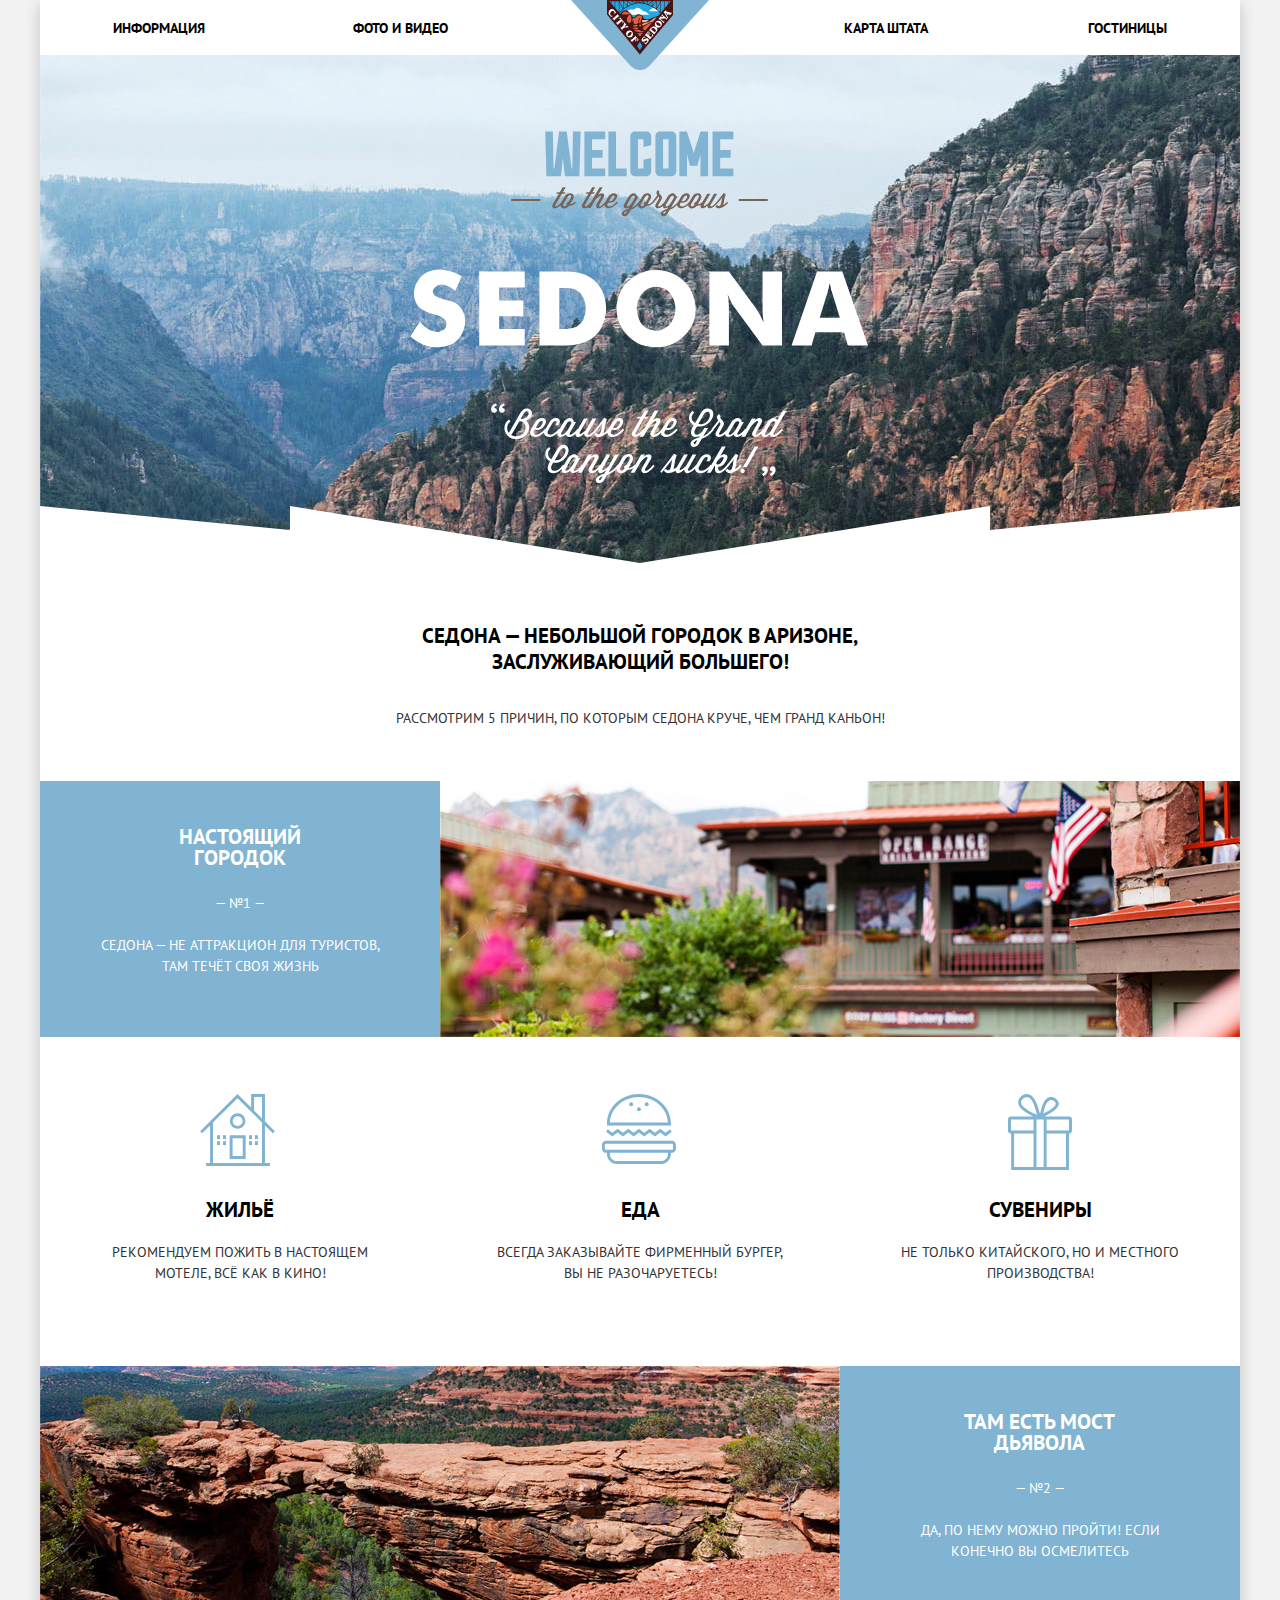
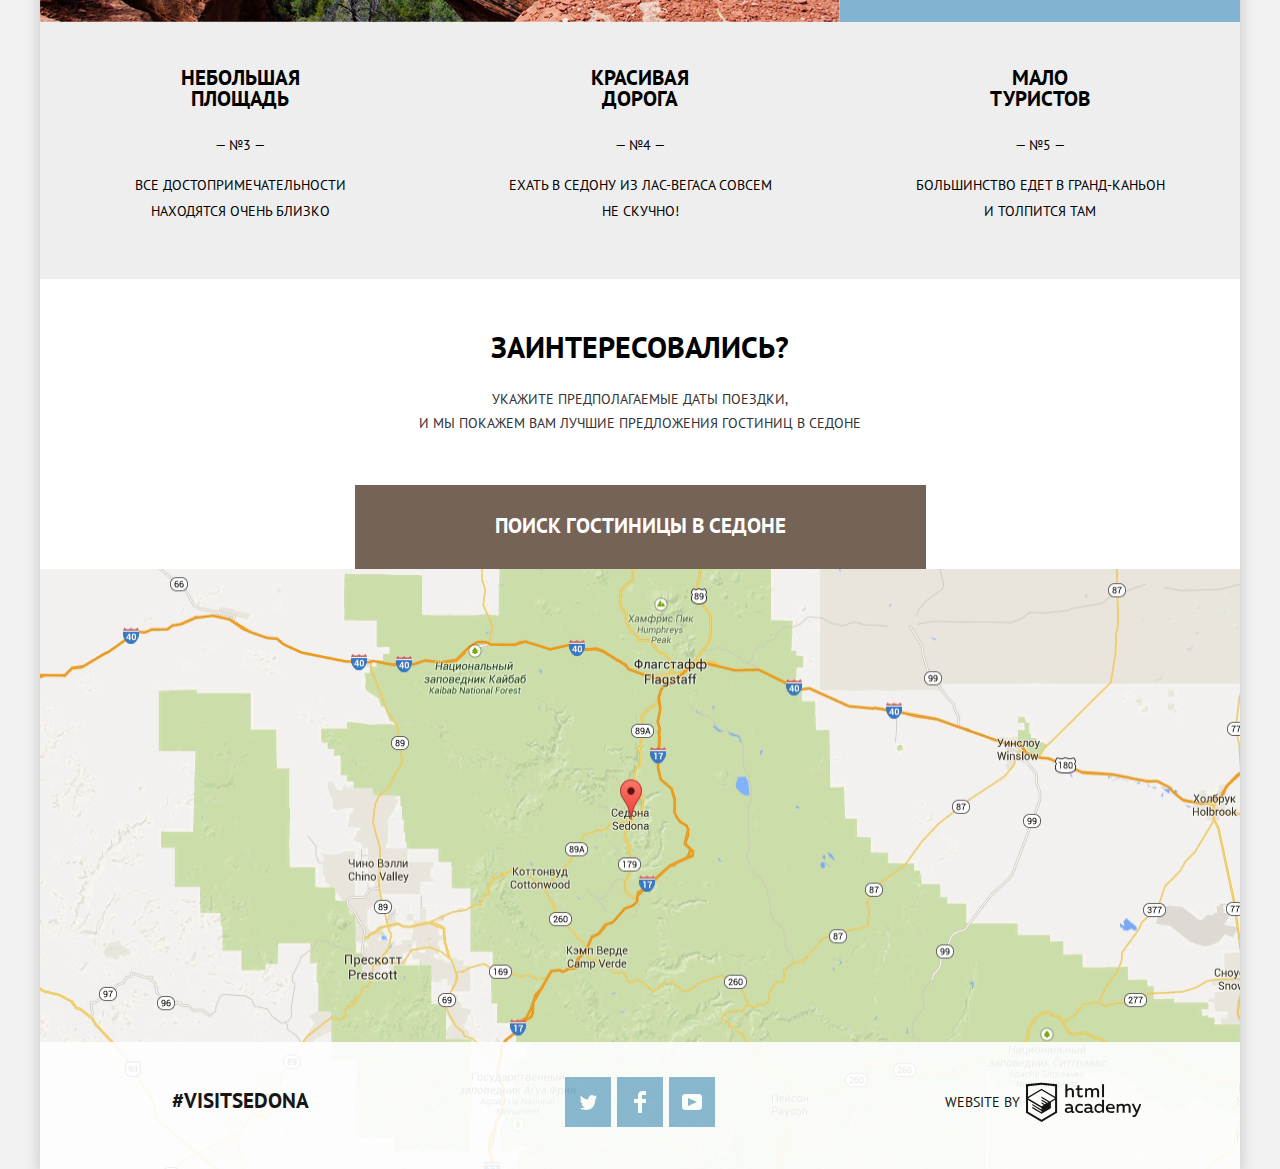
==== commit 73cb71e7: "Доработки" ====
--- a/index.html
+++ b/index.html
@@ -9,7 +9,6 @@
   </head>
   <body>
     <div class="container">
-      <img class="img-background" src="img/background.jpg" alt="Горы Седоны" width="1200" height="800">
       <header class="header">
         <img class="header-logo" src="img/logo.svg" alt="Логотип Седоны" width="140" height="70">
         <h2 class="visually-hidden">Меню сайта</h2>
@@ -52,7 +51,7 @@
               там течёт своя жизнь
             </p>
           </div>
-          <div class="reason-img"> <img src="img/reason-1.jpg" alt="Городок"></div>
+          <div class="reason-img"> <img src="img/reason-1.jpg" alt="Городок" width="800" height="256"></div>
         </section>
         <section class="recommended">
           <div class="recommended-wrapper">
@@ -89,7 +88,7 @@
               вы осмелитесь
             </p>
           </div>
-          <div class="reason-img"> <img src="img/reason-2.jpg" alt="Мост дьявола"></div>
+          <div class="reason-img"> <img src="img/reason-2.jpg" alt="Мост дьявола" width="800" height="256"></div>
         </section>
         <section class="reason-list">
           <div class="reason-content-item">
--- a/css/style.min.css
+++ b/css/style.min.css
@@ -1 +1 @@
-body{margin:0;padding:0;font-family:"PT Sans",Arial,sans-serif;font-size:14px;font-weight:400;line-height:26px;color:#000;text-transform:uppercase;background-color:#f2f2f2}.catalog-body{line-height:21px}.visually-hidden:not(:focus):not(:active),input[type="checkbox"].visually-hidden,input[type="radio"].visually-hidden{position:absolute;width:1px;height:1px;margin:-1px;border:0;padding:0;white-space:nowrap;-webkit-clip-path:inset(100%);clip-path:inset(100%);clip:rect(0 0 0 0);overflow:hidden}a{text-decoration:none}.container{width:1200px;margin:0 auto;-webkit-box-shadow:0 5px 15px 0 rgba(0,1,1,.2);box-shadow:0 5px 15px 0 rgba(0,1,1,.2);background-color:#fff}.header{max-width:1200px;position:relative;display:-webkit-box;display:-ms-flexbox;display:flex;background-color:#fff;z-index:1}.header-logo{position:absolute;z-index:1;left:530px}.header-nav{width:1200px;min-height:55px;font-weight:700;line-height:26px}.header-nav-list{margin:0;padding:0;margin-top:15px;margin-bottom:12px;display:-webkit-box;display:-ms-flexbox;display:flex;list-style:none}.header-nav-item{width:240px}.header-nav-phrase.active{color:#766357}.header-nav-phrase:hover{color:#81b3d2}.header-nav-phrase:active{color:#b2b2b2}.header li:nth-child(1){margin-left:73px}.header li:nth-child(2){margin-right:48px}.header li:nth-child(3){text-align:end;text-align:right;margin-left:48px}.header li:nth-child(4){text-align:end;text-align:right;margin-right:73px}.header-nav a{color:#000}.img-background-mask{bottom:0;position:absolute;z-index:1}.img-background-wrapper{position:relative;min-height:508px}.img-background-wrapper:after{content:"";position:absolute;bottom:.5px;background:url(../img/polygon.svg) no-repeat center bottom;z-index:1;height:57px;width:1200px}.img-background{position:absolute;-webkit-box-sizing:border-box;box-sizing:border-box;-webkit-transform:translateY(-27.5%);-ms-transform:translateY(-27.5%);transform:translateY(-27.5%);z-index:1;top:225px;padding-bottom:57px}.img-welcome{position:absolute;left:50%;margin-left:-230px;top:74px;z-index:1}.info-wrapper{margin:0 auto;padding-top:60px;width:570px;text-align:center}.info-wrapper-about{position:relative;background-color:#fff;z-index:1;padding-bottom:50px}.info-wrapper h1{margin:0;margin-bottom:30px;font-size:21px;font-weight:700}.info-wrapper p{margin:0}.info-wrapper p,.recommended-wrapper p,.reason.list p{color:#333}.reason{display:-webkit-box;display:-ms-flexbox;display:flex;color:#fff}.reason-content{text-align:center;padding-top:45px;width:400px;background-color:#81b3d2;padding-left:49px;padding-right:49px}.reason-content p,.reason-content span{line-height:21px}.reason-content p{margin:0;margin-top:19px;margin-bottom:41px}.reason-content h2{padding-left:75px;padding-right:76px}.recommended-wrapper p{padding-left:55px;padding-right:55px;line-height:21px}.reason-img{line-height:0;font-size:0}.recommended{display:-webkit-box;display:-ms-flexbox;display:flex;margin-top:57px}.recommended-wrapper{position:relative;padding-top:105px;text-align:center;width:400px}.recommended-wrapper:before{content:"";position:absolute;top:0}.recommended-wrapper:nth-child(1):before{background-image:url(../img/icon-1.svg);width:75px;height:72px;left:160px}.recommended-wrapper:nth-child(2):before{background-image:url(../img/icon-3.svg);width:74px;height:70px;left:162px}.recommended-wrapper:nth-child(3):before{background-image:url(../img/icon-2.svg);width:64px;height:76px;left:168px}.recommended-content{margin:0;padding:0}.reason.second{-webkit-box-orient:horizontal;-webkit-box-direction:reverse;-ms-flex-direction:row-reverse;flex-direction:row-reverse;margin-top:68px}.reason h2,.recommended-wrapper h2{margin:0;margin-bottom:22px;font-size:21px;font-weight:700;line-height:21px}.reason-list{display:-webkit-box;display:-ms-flexbox;display:flex;color:#000}.reason-list p{padding-left:70px;padding-right:70px}.reason-content-item:nth-child(2) p{padding-left:60px;padding-right:60px}.reason-content-item{text-align:center;padding-top:45px;padding-bottom:55px;width:400px;background-color:#eee}.reason-content-item h2{line-height:21px;margin:0;margin-bottom:23px;padding-left:130px;padding-right:130px}.reason-content-item p{margin:0;margin-top:14px}.search-hotel{padding-top:50px;display:-webkit-box;display:-ms-flexbox;display:flex;-webkit-box-orient:vertical;-webkit-box-direction:normal;-ms-flex-direction:column;flex-direction:column;-webkit-box-pack:center;-ms-flex-pack:center;justify-content:center;text-align:center}.search-hotel h3{margin:0;margin-bottom:22px;font-size:30px;font-weight:700;line-height:36px}.search-hotel p{margin:0;color:#333;line-height:24px}.search-hotel-info{padding-left:313px;padding-right:313px}.search-hotel a{font-size:21px;font-weight:700;color:#fff}.search-hotel-btn-wrapper{position:relative;margin:0 auto;margin-top:50px;-webkit-box-sizing:border-box;box-sizing:border-box;width:571px;min-height:84px;background-color:#766357}.search-hotel-btn{font-family:"PT Sans",Arial,sans-serif;font-size:21px;font-weight:700;text-transform:uppercase;color:#fff;border:0 none;background-color:#766357;padding-left:140px;padding-right:140px;padding-top:29px;padding-bottom:31px}.search-hotel-btn:hover{background-color:#604e43}.search-hotel-btn:active{background-color:#503e33;color:#857871}.chose-date{font:inherit;text-transform:uppercase;-webkit-box-sizing:border-box;box-sizing:border-box;width:345px;min-height:38px;margin:0;padding:0;padding-top:6px;padding-bottom:6px;padding-left:12px;background-color:#f2f2f2;border:0 none;outline:none}.chose-date::-ms-clear{display:none;width:0;height:0}.chose-date::-ms-reveal{display:none;width:0;height:0}.chose-date:hover{background-color:#ebebeb}.chose-date:focus{background-color:#fff;-webkit-box-shadow:inset 0 0 0 2px #e5e5e5;box-shadow:inset 0 0 0 2px #e5e5e5}.chose-wrapper{display:-webkit-box;display:-ms-flexbox;display:flex}.calendar-icon{position:absolute;width:21px;height:22px;border:0 none;top:7px;bottom:0;right:0;margin:0;padding:0;padding-right:10px;background-color:transparent;cursor:pointer;fill:#cacaca}.calendar-icon:hover{fill:#000}.calendar-icon:active{fill:#81b3d2}.chose-wrapper:nth-child(1){margin-top:55px}.chose-wrapper:nth-child(2){margin-top:29px}.search-hotel-popup-wrapper{position:absolute;left:0;right:0;z-index:1;min-width:571px;display:none;margin:0 auto;font-weight:700}.show{position:absolute;left:0;right:0;z-index:1;min-width:571px;display:block;margin:0 auto;font-weight:700}.search-hotel-popup{text-align:start;display:-webkit-box;display:-ms-flexbox;display:flex;padding-left:55px;padding-right:55px;background-color:#fff;-webkit-box-orient:vertical;-webkit-box-direction:normal;-ms-flex-direction:column;flex-direction:column;z-index:2;-webkit-box-shadow:0 7px 15px rgba(0,1,1,.15);box-shadow:0 7px 15px rgba(0,1,1,.15)}.search-hotel-popup-wrapper.show{-webkit-animation:popupshow 0.6s forwards;animation:popupshow 0.6s forwards;z-index:2}@-webkit-keyframes popupshow{0%{-webkit-transform:translateY(-90%);transform:translateY(-90%);opacity:0;-ms-filter:"progid:DXImageTransform.Microsoft.Alpha(Opacity=0)"}100%{-webkit-transform:translateY(0);transform:translateY(0);opacity:1;-ms-filter:"progid:DXImageTransform.Microsoft.Alpha(Opacity=100)"}}@keyframes popupshow{0%{-webkit-transform:translateY(-90%);transform:translateY(-90%);opacity:0;-ms-filter:"progid:DXImageTransform.Microsoft.Alpha(Opacity=0)"}100%{-webkit-transform:translateY(0);transform:translateY(0);opacity:1;-ms-filter:"progid:DXImageTransform.Microsoft.Alpha(Opacity=100)"}}.search-hotel-popup label{-ms-flex-item-align:center;-ms-grid-row-align:center;align-self:center;text-align:left;line-height:21px;width:115px;-webkit-box-sizing:border-box;box-sizing:border-box;padding-left:3px}.search-hotel-popup input{font-weight:700}.chose-date-wrapper{position:relative}.increase{border:0 none;width:38px;min-height:38px;position:relative;background-color:#f2f2f2;color:#a9a9a9;cursor:pointer}.increase::before,.decrease::before{content:"";position:absolute;top:50%;left:50%;margin-left:-6px;margin-top:-1px;width:11px;height:3px;background-color:#a9a9a9}.increase::after{content:"";position:absolute;margin-left:-2px;margin-top:-5px;top:50%;left:50%;width:3px;height:11px;background-color:#a9a9a9}.decrease{border:0 none;width:38px;min-height:38px;position:relative;background-color:#f2f2f2;color:#a9a9a9;cursor:pointer}.increase:hover::after,.increase:hover::before,.decrease:hover::before{background-color:#000}.increase:active::after,.increase:active::before,.decrease:active::before{background-color:#81b3d2}.chose-people-wrapper{margin-top:30px;display:-webkit-box;display:-ms-flexbox;display:flex}.chose-number-wrapper{display:-webkit-box;display:-ms-flexbox;display:flex;position:relative}.chose-number{padding-top:14px;padding-bottom:14px;-webkit-box-sizing:border-box;box-sizing:border-box;text-align:center;margin:0;padding:0;border:0 none;background-color:#f2f2f2;min-height:38px;width:38px}.search-btn{background-color:#81b3d2;border:0 none;margin-top:55px;margin-bottom:55px;padding-top:14px;padding-bottom:20px;font-size:21px;text-transform:uppercase;color:#fff;font-weight:700}.search-btn:hover{background-color:#669ec0}.search-btn:active{background-color:#5496bd;color:#88b6d1}.chose-people-wrapper label:nth-of-type(2){-webkit-box-sizing:border-box;box-sizing:border-box;text-align:end;text-align:right;padding-right:25px}.footer{display:-webkit-box;display:-ms-flexbox;display:flex;-webkit-box-align:center;-ms-flex-align:center;align-items:center;padding:35px 72px 42px 72px}.copyright{width:328px;display:-webkit-box;display:-ms-flexbox;display:flex;-webkit-box-sizing:border-box;box-sizing:border-box;-webkit-box-align:center;-ms-flex-align:center;align-items:center;padding-left:105px}.copyright span{padding-right:6px}.hashtag-wrapper{-webkit-box-sizing:border-box;box-sizing:border-box;padding-left:60px;width:328px}.hashtag{font-size:21px;font-weight:700;color:#000}.social-btn-list{width:400px;margin:0;padding:0;display:-webkit-box;display:-ms-flexbox;display:flex;-webkit-box-pack:center;-ms-flex-pack:center;justify-content:center;list-style:none}.social-btn-item{background-color:#81b3d2}.social-btn-item:first-child,.social-btn-item:nth-child(2){margin-right:6px}.social-btn{display:-webkit-box;display:-ms-flexbox;display:flex;position:relative;-webkit-box-pack:center;-ms-flex-pack:center;justify-content:center;-webkit-box-align:center;-ms-flex-align:center;align-items:center;width:46px;height:50px}.social-btn.twitter:active{opacity:.3;-ms-filter:"progid:DXImageTransform.Microsoft.Alpha(Opacity=30)"}.social-btn.facebook:active{opacity:.3;-ms-filter:"progid:DXImageTransform.Microsoft.Alpha(Opacity=30)"}.social-btn.youtube:active{opacity:.3;-ms-filter:"progid:DXImageTransform.Microsoft.Alpha(Opacity=30)"}.social-btn-item:hover{background-color:#669ec0}.social-btn-item:active{background-color:#5496bd}.social-icon{fill:#fff}.map{position:relative;z-index:1}.map-iframe{border:0}.map-static{position:absolute;top:0;left:50%;-webkit-transform:translateX(-600px);-ms-transform:translateX(-600px);transform:translateX(-600px);max-width:inherit}.map-iframe{position:relative}.copyright-logo{width:115px;height:41px}.htmlacademy{fill:#000}.htmlacademy:hover{fill:#81b3d2}.htmlacademy:active{fill:#bdbbbc}footer.index{position:absolute;z-index:1;background-color:#fff;opacity:.9;-ms-filter:"progid:DXImageTransform.Microsoft.Alpha(Opacity=90)";bottom:0}.filters{background-image:url(../img/filter-Background-full.jpg);background-size:100% auto;background-position:center;background-color:#3d4e57;padding-top:28px;padding-bottom:30px}.filter{display:-webkit-box;display:-ms-flexbox;display:flex}.filter fieldset{border:0 none;margin:0;padding:0}.filter-wrapper-first{padding-left:72px;min-width:240px}.filter-wrapper-second{-webkit-box-sizing:border-box;box-sizing:border-box;padding-left:15px;min-width:240px}.filter-wrapper-first ul,.filter-wrapper-second ul{margin:0;padding:0}.filter legend{margin-bottom:8px;font-size:16px;font-weight:700;color:#fff}.filter ul{list-style:none;margin-top:18px}.filter-option label{color:white}c .filter-option{position:relative}.filter-checkbox{position:relative;padding-left:40px;-webkit-user-select:none;-moz-user-select:none;-ms-user-select:none;user-select:none}.filter-checkbox::before{content:"";position:absolute;left:0;width:23px;height:23px;background-image:url(../img/checkbox-off.svg)}.filter-input:checked~.filter-checkbox::before{content:"";position:absolute;left:0;width:27px;height:23px;background-image:url(../img/checkbox-on.svg)}.filter-option:nth-child(2),.filter-option:nth-child(3){margin-top:24px}.filter-input:disabled + .filter-checkbox::before{content:"";position:absolute;left:0;width:23px;height:23px;background-image:url(../img/disable-checkbox-off.svg)}.filter-input:checked:disabled + .filter-checkbox::before{content:"";position:absolute;left:0;width:27px;height:23px;background-image:url(../img/disable-checkbox-on.svg)}.multiply-filter{margin:0;padding:0;border:0 none}.price-controls{position:relative;height:36px;margin-bottom:18px;font-size:0;border:2px solid #fff;border-radius:2px}.price-controls:after{content:"";position:absolute;top:50%;left:50%;width:2px;height:22px;background:#fff;-webkit-transform:translate(-50%,-50%);-ms-transform:translate(-50%,-50%);transform:translate(-50%,-50%)}.price-controls label{display:inline-block;font-size:14px;line-height:34px;vertical-align:top;cursor:pointer;color:#fff}.price-controls .min-price{width:90px;padding-left:65px}.price-controls .max-price{padding-left:55px}.price-controls input{width:50px;min-height:30px;margin:0;color:inherit;font:inherit;background:none;border:none}.toggle{position:absolute;top:-9px;width:4px;height:4px;background:#ababab;border:8px solid #fff;border-radius:50%;-webkit-box-shadow:0 2px 1px 0 rgba(0,1,1,.2);box-shadow:0 2px 1px 0 rgba(0,1,1,.2);cursor:pointer}.toggle:hover{background:#1c4f80}.toggle.toggle-min{left:0}.toggle.toggle-max{left:80%}.toggle.toggle-min:hover,.toggle.toggle-max:hover{-webkit-transform:scale(1.1,1.1);-ms-transform:scale(1.1,1.1);transform:scale(1.1,1.1)}.range-filter{width:330px;-webkit-box-sizing:border-box;box-sizing:border-box;margin-left:auto;margin-right:73px;padding-left:14px;color:#fff}.range-controls{position:relative;margin-bottom:34px}.range-controls .scale{height:2px;background:rgba(255,255,255,.3)}.range-controls .bar{width:80%;height:2px;background:#fff}.toggle{width:4px;height:4px;background:#ababab;border:8px solid #fff;border-radius:50%;-webkit-box-shadow:0 2px 1px 0 rgba(0,1,1,.2);box-shadow:0 2px 1px 0 rgba(0,1,1,.2);cursor:pointer}.show-btn{display:block;margin:0 auto;margin-right:93px;padding:6px 35px;font-size:14px;line-height:20px;color:#fff;text-transform:uppercase;background:transparent;border:2px solid #fff;border-radius:2px;cursor:pointer}.show-btn:hover{color:#000;background:#fff}.sort-wrapper{margin-top:32px;margin-bottom:29px;margin-left:73px;margin-right:73px;display:-webkit-box;display:-ms-flexbox;display:flex;position:relative;-webkit-box-align:center;-ms-flex-align:center;align-items:center}.sort-wrapper h3{font-size:21px;line-height:26px;font-weight:700;margin:0;padding-right:50px}.sort-phrase{padding-right:40px}.catalog h3{font-size:21px;line-height:26px;font-weight:700}.catalog-sorting,.sort-btn{font-size:12px;line-height:18px}.sort-btn-list{margin:0;padding:0;display:-webkit-box;display:-ms-flexbox;display:flex;list-style:none}.sort-btn{color:#cacaca;border-bottom:1px dotted #81b3d2}.sort-btn:hover{color:#81b3d2}.sort-btn:active{color:#000;border-color:transparent}.sort-btn-item:nth-child(1){padding-right:30px}.sort-btn-item:nth-child(2){padding-right:32px}.sort-btn.active{color:#81b3d2;border-bottom:none}.sort-triangle-list{position:absolute;display:-webkit-box;display:-ms-flexbox;display:flex;right:0;top:-5px;list-style:none}.sort-triangle-up{margin-right:12px;position:relative;display:block;width:11px;height:10px}.sort-triangle-down{position:relative;display:block;width:11px;height:10px}.sort-triangle-up::before{content:"";position:absolute;display:block;border-left:5.5px solid transparent;border-right:5.5px solid transparent;border-bottom:10px solid #cacaca}.sort-triangle-down::before{content:"";position:absolute;display:block;border-left:5.5px solid transparent;border-right:5.5px solid transparent;border-top:10px solid #81b3d2}.sort-triangle-up:hover::before{content:"";position:absolute;display:block;border-left:5.5px solid transparent;border-right:5.5px solid transparent;border-bottom:10px solid #000}.sort-triangle-up:active::before{content:"";position:absolute;display:block;border-left:5.5px solid transparent;border-right:5.5px solid transparent;border-bottom:10px solid #81b3d2}.catalog-list{margin:0;padding:0;list-style:none}.catalog-item{border-bottom:1px solid #e5e5e5;padding-top:29px;padding-bottom:31px;padding-left:73px;padding-right:73px}.catalog-item:nth-child(1){border-top:1px solid #e5e5e5}.catalog-list article{display:-webkit-box;display:-ms-flexbox;display:flex}.catalog-list h1{font-size:21px;font-weight:700;line-height:26px}.catalog-item-name{color:#000}.catalog-item-name:hover{color:#81b3d2}.catalog-item-name:active{color:#b2b2b2}.catalog-item-info{margin-left:30px}.catalog-item-info h1{margin:0;margin-top:-5px;padding:0}.catalog-item-img{line-height:0;font-size:0}.catalog-item-info span{color:#333}.catalog-item-info-wrapper{display:-webkit-box;display:-ms-flexbox;display:flex;padding-top:7px}.catalog-item-phrase-price{margin-left:6px}.catalog-item-phrase-housing{min-width:110px}.catalog-btn-info-wrapper{display:-webkit-box;display:-ms-flexbox;display:flex;margin-top:14px}.detail-btn,.reserve-btn{cursor:pointer;font-weight:700;color:#fff;padding-right:18px;padding-left:15px;padding-top:3px;padding-bottom:3px}.detail-btn{background-color:#81b3d2}.detail-btn:hover{background-color:#669ec0}.detail-btn:active{background-color:#5496bd;color:#88b6d1}.reserve-btn{margin-left:6px;background-color:#766357}.reserve-btn:hover{background-color:#604e43}.reserve-btn:active{background-color:#503e33;color:#857871}.catalog-item-raiting{position:relative;margin-top:auto;margin-left:auto}.catalog-item-raiting-star{display:-webkit-box;display:-ms-flexbox;display:flex;-webkit-box-orient:horizontal;-webkit-box-direction:reverse;-ms-flex-direction:row-reverse;flex-direction:row-reverse;margin-bottom:50px}.raiting-star{width:18px;height:17px;margin-right:4px;font-size:0;background-image:url(../img/star.svg)}.raiting{padding-top:5px;padding-bottom:5px;padding-left:16px;padding-right:13px;background-color:#f2f2f2;color:#666}+body{margin:0;padding:0;font-family:"PT Sans",Arial,sans-serif;font-size:14px;font-weight:400;line-height:26px;color:#000;text-transform:uppercase;background-color:#f2f2f2}.catalog-body{line-height:21px}.visually-hidden:not(:focus):not(:active),input[type="checkbox"].visually-hidden,input[type="radio"].visually-hidden{position:absolute;width:1px;height:1px;margin:-1px;border:0;padding:0;white-space:nowrap;-webkit-clip-path:inset(100%);clip-path:inset(100%);clip:rect(0 0 0 0);overflow:hidden}a{text-decoration:none}.container{width:1200px;margin:0 auto;-webkit-box-shadow:0 5px 15px 0 rgba(0,1,1,.2);box-shadow:0 5px 15px 0 rgba(0,1,1,.2);background-color:#fff}.header{max-width:1200px;position:relative;display:-webkit-box;display:-ms-flexbox;display:flex;background-color:#fff;z-index:1}.header-logo{position:absolute;z-index:1;left:530px}.header-nav{width:1200px;min-height:55px;font-weight:700;line-height:26px}.header-nav-list{margin:0;padding:0;margin-top:15px;margin-bottom:12px;display:-webkit-box;display:-ms-flexbox;display:flex;list-style:none}.header-nav-item{width:240px}.header-nav-phrase.active{color:#766357}.header-nav-phrase.active{cursor:pointer}.header-nav-phrase:hover{color:#81b3d2}.header-nav-phrase:active{color:#b2b2b2}.header li:nth-child(1){margin-left:73px}.header li:nth-child(2){margin-right:48px}.header li:nth-child(3){text-align:end;text-align:right;margin-left:48px}.header li:nth-child(4){text-align:end;text-align:right;margin-right:73px}.header-nav a{color:#000}.img-background-mask{bottom:0;position:absolute;z-index:1}.img-background-wrapper{position:relative;background:url(../img/background.jpg) no-repeat top center;background-color:#abbecb;min-height:508px}.img-background-wrapper:after{content:"";position:absolute;bottom:.5px;background:url(../img/polygon.svg) no-repeat center bottom;z-index:1;height:57px;width:1200px}.img-welcome{position:absolute;left:50%;margin-left:-230px;top:76px;z-index:1}.info-wrapper{margin:0 auto;padding-top:60px;width:570px;text-align:center}.info-wrapper-about{position:relative;background-color:#fff;z-index:1;padding-bottom:50px}.info-wrapper h1{margin:0;margin-bottom:30px;font-size:21px;font-weight:700}.info-wrapper p{margin:0}.info-wrapper p,.recommended-wrapper p,.reason.list p{color:#333}.reason{display:-webkit-box;display:-ms-flexbox;display:flex;color:#fff}.reason-content{text-align:center;-webkit-box-sizing:border-box;box-sizing:border-box;padding-top:45px;width:400px;background-color:#81b3d2;padding-left:49px;padding-right:49px}.reason-content p,.reason-content span{line-height:21px}.reason-content p{margin:0;margin-top:19px;margin-bottom:41px}.reason-content h2{padding-left:75px;padding-right:76px}.recommended-wrapper p{padding-left:55px;padding-right:55px;line-height:21px}.reason-img{line-height:0;font-size:0}.reason-img img{max-width:100%;height:auto}.recommended{display:-webkit-box;display:-ms-flexbox;display:flex;margin-top:57px}.recommended-wrapper{position:relative;padding-top:105px;text-align:center;width:400px}.recommended-wrapper:before{content:"";position:absolute;top:0}.recommended-wrapper:nth-child(1):before{background-image:url(../img/icon-1.svg);width:75px;height:72px;left:160px}.recommended-wrapper:nth-child(2):before{background-image:url(../img/icon-3.svg);width:74px;height:70px;left:162px}.recommended-wrapper:nth-child(3):before{background-image:url(../img/icon-2.svg);width:64px;height:76px;left:168px}.recommended-content{margin:0;padding:0}.reason.second{-webkit-box-orient:horizontal;-webkit-box-direction:reverse;-ms-flex-direction:row-reverse;flex-direction:row-reverse;margin-top:68px}.reason h2,.recommended-wrapper h2{margin:0;margin-bottom:22px;font-size:21px;font-weight:700;line-height:21px}.reason-list{display:-webkit-box;display:-ms-flexbox;display:flex;color:#000}.reason-list p{padding-left:70px;padding-right:70px}.reason-content-item:nth-child(2) p{padding-left:60px;padding-right:60px}.reason-content-item{text-align:center;padding-top:45px;padding-bottom:55px;width:400px;background-color:#eee}.reason-content-item h2{line-height:21px;margin:0;margin-bottom:23px;padding-left:130px;padding-right:130px}.reason-content-item p{margin:0;margin-top:14px}.search-hotel{padding-top:50px;display:-webkit-box;display:-ms-flexbox;display:flex;-webkit-box-orient:vertical;-webkit-box-direction:normal;-ms-flex-direction:column;flex-direction:column;-webkit-box-pack:center;-ms-flex-pack:center;justify-content:center;text-align:center}.search-hotel h3{margin:0;margin-bottom:22px;font-size:30px;font-weight:700;line-height:36px}.search-hotel p{margin:0;color:#333;line-height:24px}.search-hotel-info{padding-left:313px;padding-right:313px}.search-hotel a{font-size:21px;font-weight:700;color:#fff}.search-hotel-btn-wrapper{position:relative;margin:0 auto;margin-top:50px;-webkit-box-sizing:border-box;box-sizing:border-box;width:571px;min-height:84px;background-color:#766357}.search-hotel-btn{font-family:"PT Sans",Arial,sans-serif;font-size:21px;font-weight:700;text-transform:uppercase;color:#fff;border:0 none;background-color:#766357;padding-left:140px;padding-right:140px;padding-top:29px;padding-bottom:31px}.search-hotel-btn:hover{background-color:#604e43}.search-hotel-btn:active{background-color:#503e33;color:#857871}.chose-date{font:inherit;text-transform:uppercase;-webkit-box-sizing:border-box;box-sizing:border-box;width:345px;min-height:38px;margin:0;padding:0;padding-top:6px;padding-bottom:6px;padding-left:12px;background-color:#f2f2f2;border:0 none;outline:none}.chose-date::-ms-clear{display:none;width:0;height:0}.chose-date::-ms-reveal{display:none;width:0;height:0}.chose-date:hover,.chose-number:hover{background-color:#ebebeb}.chose-date:focus,.chose-number:focus{background-color:#fff;-webkit-box-shadow:inset 0 0 0 2px #e5e5e5;box-shadow:inset 0 0 0 2px #e5e5e5}.chose-wrapper{display:-webkit-box;display:-ms-flexbox;display:flex}.calendar-icon{position:absolute;width:21px;height:22px;border:0 none;top:7px;bottom:0;right:0;margin:0;padding:0;padding-right:10px;background-color:transparent;cursor:pointer;fill:#cacaca}.calendar-icon:hover{fill:#000}.calendar-icon:active{fill:#81b3d2}.chose-wrapper:nth-child(1){margin-top:55px}.chose-wrapper:nth-child(2){margin-top:29px}.search-hotel-popup-wrapper{position:absolute;left:0;right:0;z-index:1;min-width:571px;display:none;margin:0 auto;font-weight:700}.show{position:absolute;left:0;right:0;z-index:1;min-width:571px;display:block;margin:0 auto;font-weight:700}.search-hotel-popup{text-align:start;display:-webkit-box;display:-ms-flexbox;display:flex;padding-left:55px;padding-right:55px;background-color:#fff;-webkit-box-orient:vertical;-webkit-box-direction:normal;-ms-flex-direction:column;flex-direction:column;z-index:2;-webkit-box-shadow:0 7px 15px rgba(0,1,1,.15);box-shadow:0 7px 15px rgba(0,1,1,.15)}.search-hotel-popup-wrapper.show{-webkit-animation:popupshow 0.6s forwards;animation:popupshow 0.6s forwards;z-index:2}@-webkit-keyframes popupshow{0%{-webkit-transform:translateY(-90%);transform:translateY(-90%);opacity:0;-ms-filter:"progid:DXImageTransform.Microsoft.Alpha(Opacity=0)"}100%{-webkit-transform:translateY(0);transform:translateY(0);opacity:1;-ms-filter:"progid:DXImageTransform.Microsoft.Alpha(Opacity=100)"}}@keyframes popupshow{0%{-webkit-transform:translateY(-90%);transform:translateY(-90%);opacity:0;-ms-filter:"progid:DXImageTransform.Microsoft.Alpha(Opacity=0)"}100%{-webkit-transform:translateY(0);transform:translateY(0);opacity:1;-ms-filter:"progid:DXImageTransform.Microsoft.Alpha(Opacity=100)"}}.search-hotel-popup label{-ms-flex-item-align:center;-ms-grid-row-align:center;align-self:center;text-align:left;line-height:21px;width:115px;-webkit-box-sizing:border-box;box-sizing:border-box;padding-left:3px}.search-hotel-popup input{font-weight:700}.chose-date-wrapper{position:relative}.increase{border:0 none;width:38px;min-height:38px;position:relative;background-color:#f2f2f2;color:#a9a9a9;cursor:pointer}.increase::before,.decrease::before{content:"";position:absolute;top:50%;left:50%;margin-left:-6px;margin-top:-1px;width:11px;height:3px;background-color:#a9a9a9}.increase::after{content:"";position:absolute;margin-left:-2px;margin-top:-5px;top:50%;left:50%;width:3px;height:11px;background-color:#a9a9a9}.decrease{border:0 none;width:38px;min-height:38px;position:relative;background-color:#f2f2f2;color:#a9a9a9;cursor:pointer}.increase:hover::after,.increase:hover::before,.decrease:hover::before{background-color:#000}.increase:active::after,.increase:active::before,.decrease:active::before{background-color:#81b3d2}.chose-people-wrapper{margin-top:30px;display:-webkit-box;display:-ms-flexbox;display:flex}.chose-number-wrapper{display:-webkit-box;display:-ms-flexbox;display:flex;position:relative}.chose-number{padding-top:14px;padding-bottom:14px;-webkit-box-sizing:border-box;box-sizing:border-box;text-align:center;margin:0;padding:0;border:0 none;background-color:#f2f2f2;min-height:38px;width:38px}.search-btn{background-color:#81b3d2;border:0 none;margin-top:55px;margin-bottom:55px;padding-top:14px;padding-bottom:20px;font-size:21px;text-transform:uppercase;color:#fff;font-weight:700}.search-btn:hover{background-color:#669ec0}.search-btn:active{background-color:#5496bd;color:#88b6d1}.chose-people-wrapper label:nth-of-type(2){-webkit-box-sizing:border-box;box-sizing:border-box;text-align:end;text-align:right;padding-right:25px}.footer{display:-webkit-box;display:-ms-flexbox;display:flex;-webkit-box-align:center;-ms-flex-align:center;align-items:center;padding:35px 72px 42px 72px}.copyright{width:328px;display:-webkit-box;display:-ms-flexbox;display:flex;-webkit-box-sizing:border-box;box-sizing:border-box;-webkit-box-align:center;-ms-flex-align:center;align-items:center;padding-left:105px}.copyright span{padding-right:6px}.hashtag-wrapper{-webkit-box-sizing:border-box;box-sizing:border-box;padding-left:60px;width:328px}.hashtag{font-size:21px;font-weight:700;color:#000}.social-btn-list{width:400px;margin:0;padding:0;display:-webkit-box;display:-ms-flexbox;display:flex;-webkit-box-pack:center;-ms-flex-pack:center;justify-content:center;list-style:none}.social-btn-item{background-color:#81b3d2}.social-btn-item:first-child,.social-btn-item:nth-child(2){margin-right:6px}.social-btn{display:-webkit-box;display:-ms-flexbox;display:flex;position:relative;-webkit-box-pack:center;-ms-flex-pack:center;justify-content:center;-webkit-box-align:center;-ms-flex-align:center;align-items:center;width:46px;height:50px}.social-btn.twitter:active{opacity:.3;-ms-filter:"progid:DXImageTransform.Microsoft.Alpha(Opacity=30)"}.social-btn.facebook:active{opacity:.3;-ms-filter:"progid:DXImageTransform.Microsoft.Alpha(Opacity=30)"}.social-btn.youtube:active{opacity:.3;-ms-filter:"progid:DXImageTransform.Microsoft.Alpha(Opacity=30)"}.social-btn-item:hover{background-color:#669ec0}.social-btn-item:active{background-color:#5496bd}.social-icon{fill:#fff}.map{position:relative;z-index:1}.map-iframe{border:0}.map-static{position:absolute;top:0;left:50%;-webkit-transform:translateX(-600px);-ms-transform:translateX(-600px);transform:translateX(-600px);max-width:inherit}.map-iframe{position:relative}.copyright-logo{width:115px;height:41px}.htmlacademy{fill:#000}.htmlacademy:hover{fill:#81b3d2}.htmlacademy:active{fill:#bdbbbc}footer.index{position:absolute;z-index:1;background-color:#fff;opacity:.9;-ms-filter:"progid:DXImageTransform.Microsoft.Alpha(Opacity=90)";bottom:0}.filters{background-image:url(../img/filter-Background-full.jpg);background-size:100% auto;background-position:center;background-color:#3d4e57;padding-top:28px;padding-bottom:30px}.filter{display:-webkit-box;display:-ms-flexbox;display:flex}.filter fieldset{border:0 none;margin:0;padding:0}.filter-wrapper-first{padding-left:72px;min-width:240px}.filter-wrapper-second{-webkit-box-sizing:border-box;box-sizing:border-box;padding-left:15px;min-width:240px}.filter-wrapper-first ul,.filter-wrapper-second ul{margin:0;padding:0}.filter legend{margin-bottom:8px;font-size:16px;font-weight:700;color:#fff}.filter ul{list-style:none;margin-top:18px}.filter-option label{color:white}c .filter-option{position:relative}.filter-checkbox{position:relative;padding-left:40px;-webkit-user-select:none;-moz-user-select:none;-ms-user-select:none;user-select:none}.filter-checkbox::before{content:"";position:absolute;left:0;width:23px;height:23px;background-image:url(../img/checkbox-off.svg)}.filter-input:checked~.filter-checkbox::before{content:"";position:absolute;left:0;width:27px;height:23px;background-image:url(../img/checkbox-on.svg)}.filter-option:nth-child(2),.filter-option:nth-child(3){margin-top:24px}.filter-input:disabled + .filter-checkbox::before{content:"";position:absolute;left:0;width:23px;height:23px;background-image:url(../img/disable-checkbox-off.svg)}.filter-input:checked:disabled + .filter-checkbox::before{content:"";position:absolute;left:0;width:27px;height:23px;background-image:url(../img/disable-checkbox-on.svg)}.multiply-filter{margin:0;padding:0;border:0 none}.price-controls{position:relative;height:36px;margin-bottom:18px;font-size:0;border:2px solid #fff;border-radius:2px}.price-controls:after{content:"";position:absolute;top:50%;left:50%;width:2px;height:22px;background:#fff;-webkit-transform:translate(-50%,-50%);-ms-transform:translate(-50%,-50%);transform:translate(-50%,-50%)}.price-controls label{display:inline-block;font-size:14px;line-height:34px;vertical-align:top;cursor:pointer;color:#fff}.price-controls .min-price{width:90px;padding-left:65px}.price-controls .max-price{padding-left:55px}.price-controls input{width:50px;min-height:30px;margin:0;color:inherit;font:inherit;background:none;border:none}.toggle{position:absolute;top:-9px;width:4px;height:4px;background:#ababab;border:8px solid #fff;border-radius:50%;-webkit-box-shadow:0 2px 1px 0 rgba(0,1,1,.2);box-shadow:0 2px 1px 0 rgba(0,1,1,.2);cursor:pointer}.toggle:hover{background:#1c4f80}.toggle.toggle-min{left:0}.toggle.toggle-max{left:80%}.toggle.toggle-min:hover,.toggle.toggle-max:hover{-webkit-transform:scale(1.1,1.1);-ms-transform:scale(1.1,1.1);transform:scale(1.1,1.1)}.range-filter{width:330px;-webkit-box-sizing:border-box;box-sizing:border-box;margin-left:auto;margin-right:73px;padding-left:14px;color:#fff}.range-controls{position:relative;margin-bottom:34px}.range-controls .scale{height:2px;background:rgba(255,255,255,.3)}.range-controls .bar{width:80%;height:2px;background:#fff}.toggle{width:4px;height:4px;background:#ababab;border:8px solid #fff;border-radius:50%;-webkit-box-shadow:0 2px 1px 0 rgba(0,1,1,.2);box-shadow:0 2px 1px 0 rgba(0,1,1,.2);cursor:pointer}.show-btn{display:block;margin:0 auto;margin-right:93px;padding:6px 35px;font-size:14px;line-height:20px;color:#fff;text-transform:uppercase;background:transparent;border:2px solid #fff;border-radius:2px;cursor:pointer}.show-btn:hover{color:#000;background:#fff}.sort-wrapper{margin-top:32px;margin-bottom:29px;margin-left:73px;margin-right:73px;display:-webkit-box;display:-ms-flexbox;display:flex;position:relative;-webkit-box-align:center;-ms-flex-align:center;align-items:center}.sort-wrapper h3{font-size:21px;line-height:26px;font-weight:700;margin:0;padding-right:47px}.sort-phrase{padding-right:40px}.catalog h3{font-size:21px;line-height:26px;font-weight:700}.catalog-sorting,.sort-btn{font-size:12px;line-height:18px}.sort-btn-list{margin:0;padding:0;display:-webkit-box;display:-ms-flexbox;display:flex;list-style:none}.sort-btn{color:#cacaca;border-bottom:1px dotted #81b3d2}.sort-btn:hover{color:#81b3d2}.sort-btn:active{color:#000;border-color:transparent}.sort-btn-item:nth-child(1){padding-right:30px}.sort-btn-item:nth-child(2){padding-right:35px}.sort-btn.active{color:#81b3d2;border-bottom:none}.sort-triangle-list{position:absolute;display:-webkit-box;display:-ms-flexbox;display:flex;right:0;top:-5px;list-style:none}.sort-triangle-up{margin-right:12px;position:relative;display:block;width:11px;height:10px}.sort-triangle-down{position:relative;display:block;width:11px;height:10px}.sort-triangle-up::before{content:"";position:absolute;display:block;border-left:5.5px solid transparent;border-right:5.5px solid transparent;border-bottom:10px solid #cacaca}.sort-triangle-down::before{content:"";position:absolute;display:block;border-left:5.5px solid transparent;border-right:5.5px solid transparent;border-top:10px solid #81b3d2}.sort-triangle-up:hover::before{content:"";position:absolute;display:block;border-left:5.5px solid transparent;border-right:5.5px solid transparent;border-bottom:10px solid #000}.sort-triangle-up:active::before{content:"";position:absolute;display:block;border-left:5.5px solid transparent;border-right:5.5px solid transparent;border-bottom:10px solid #81b3d2}.catalog-list{margin:0;padding:0;list-style:none}.catalog-item{border-bottom:1px solid #e5e5e5;padding-top:29px;padding-bottom:31px;padding-left:73px;padding-right:73px}.catalog-item:nth-child(1){border-top:1px solid #e5e5e5}.catalog-list article{display:-webkit-box;display:-ms-flexbox;display:flex}.catalog-list h1{font-size:21px;font-weight:700;line-height:26px}.catalog-item-name{color:#000}.catalog-item-name:hover{color:#81b3d2}.catalog-item-name:active{color:#b2b2b2}.catalog-item-info{width:700px;margin-left:30px}.catalog-item-info h1{margin:0;margin-top:-5px;padding:0}.catalog-item-img{line-height:0;font-size:0}.catalog-item-img img{max-width:100%;height:auto}.catalog-item-info span{color:#333}.catalog-item-info-wrapper{display:-webkit-box;display:-ms-flexbox;display:flex;padding-top:7px}.catalog-item-phrase-price{margin-left:6px}.catalog-item-phrase-housing{min-width:110px}.catalog-btn-info-wrapper{display:-webkit-box;display:-ms-flexbox;display:flex;margin-top:14px}.detail-btn,.reserve-btn{cursor:pointer;font-weight:700;color:#fff;padding-right:18px;padding-left:15px;padding-top:3px;padding-bottom:3px}.detail-btn{background-color:#81b3d2}.detail-btn:hover{background-color:#669ec0}.detail-btn:active{background-color:#5496bd;color:#88b6d1}.reserve-btn{margin-left:6px;background-color:#766357}.reserve-btn:hover{background-color:#604e43}.reserve-btn:active{background-color:#503e33;color:#857871}.catalog-item-raiting{position:relative;margin-top:auto;margin-left:auto}.catalog-item-raiting-star{display:-webkit-box;display:-ms-flexbox;display:flex;-webkit-box-orient:horizontal;-webkit-box-direction:reverse;-ms-flex-direction:row-reverse;flex-direction:row-reverse;margin-bottom:50px}.raiting-star{width:18px;height:17px;margin-right:4px;font-size:0;background-image:url(../img/star.svg)}.raiting{padding-top:5px;padding-bottom:5px;padding-left:16px;padding-right:13px;background-color:#f2f2f2;color:#666}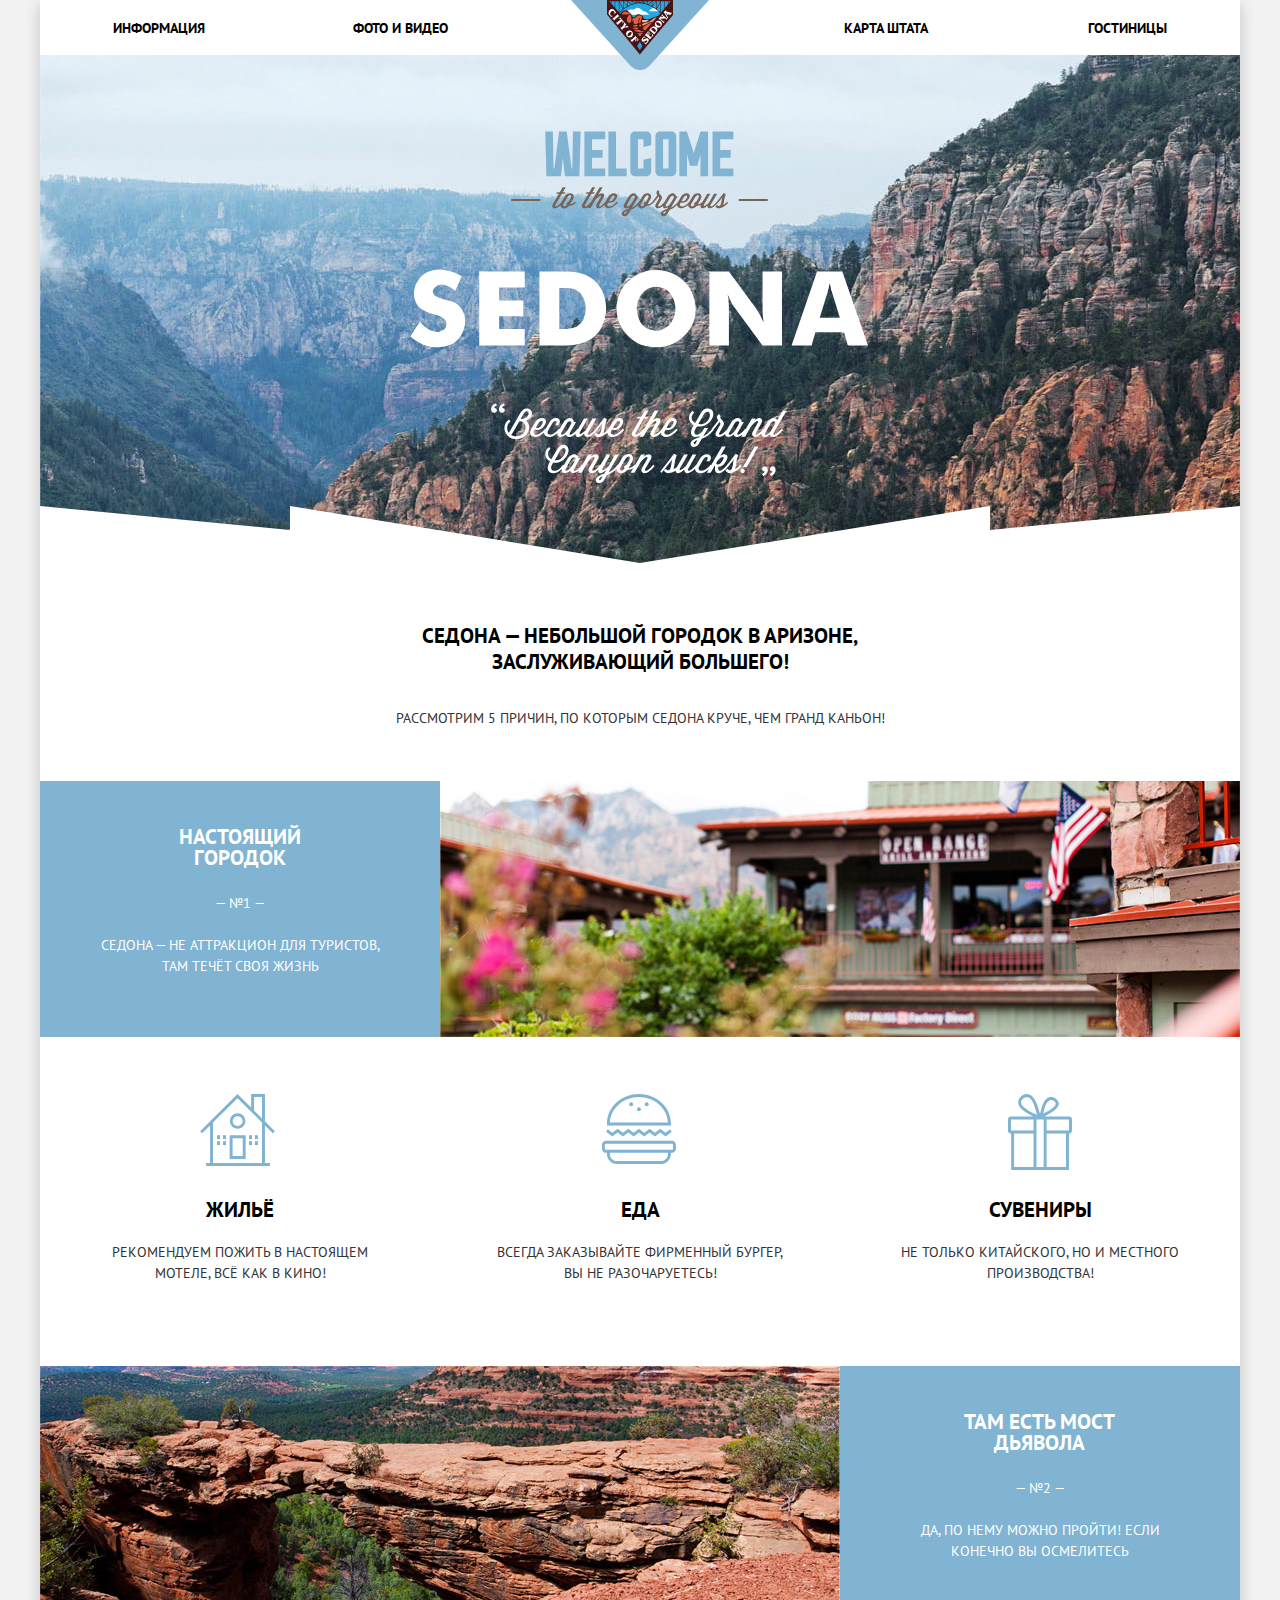
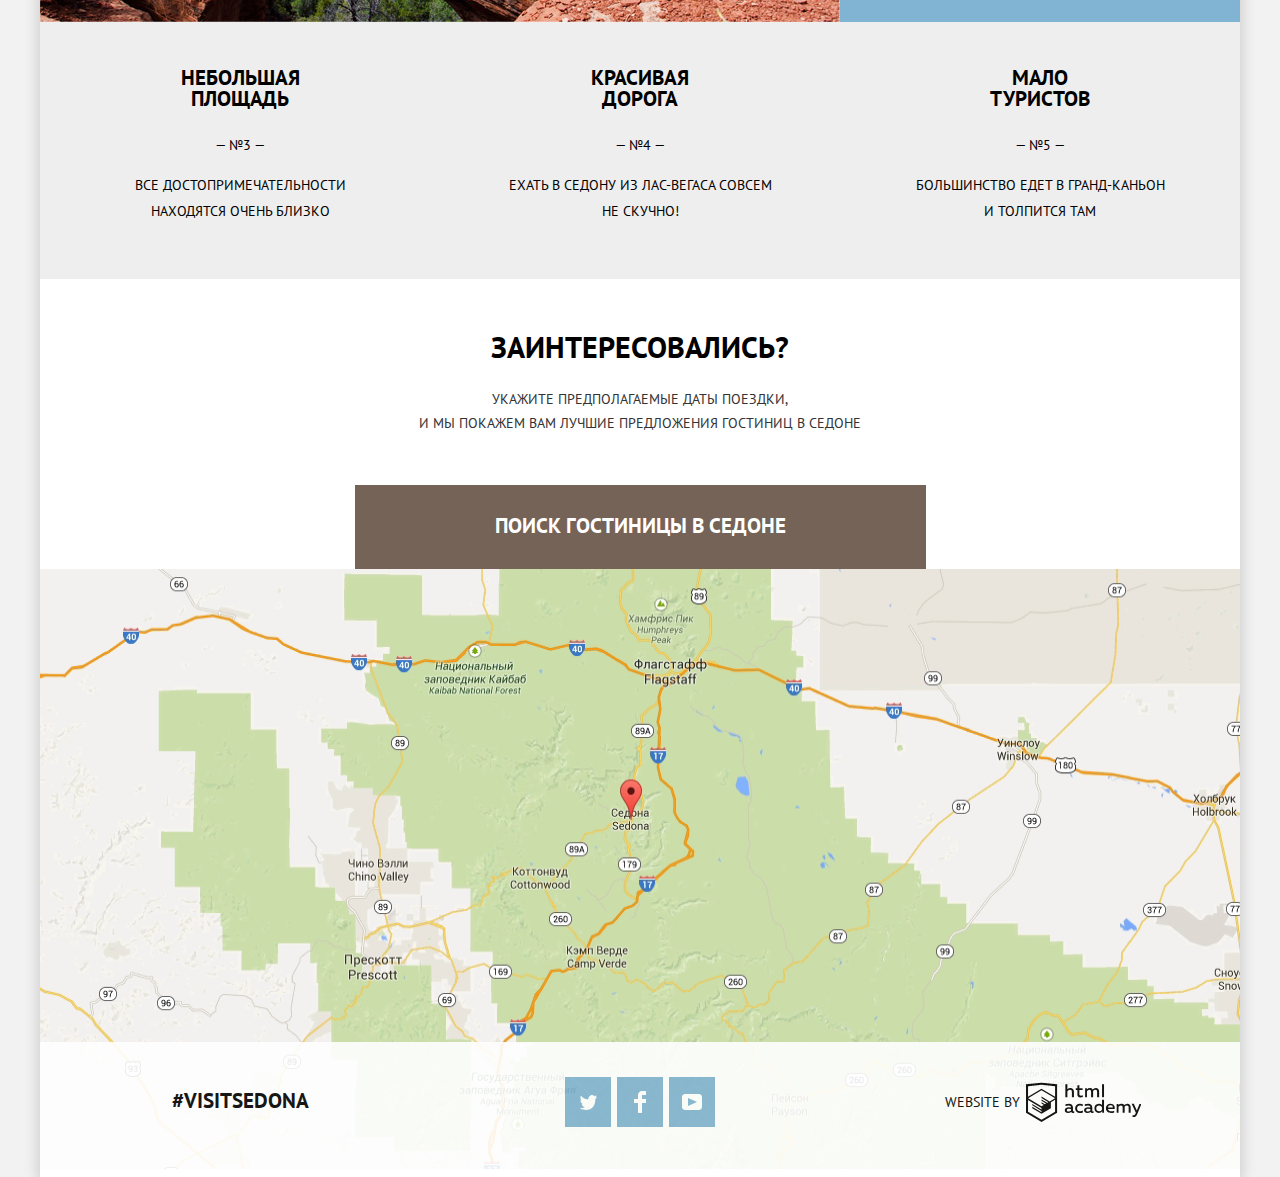
==== commit b27e7d85: "Доработки по переполнению, наименованию классов" ====
--- a/index.html
+++ b/index.html
@@ -223,10 +223,8 @@
       <div class="map">
         <h3 class="visually-hidden">Седона на карте</h3>
         <img class="map-static" src="img/map.png" width="1200" height="600" alt="Седона на карте">
-        <div class="map-iframe" style="overflow:hidden;width: 1200px;height: 600px;">
+        <div class="map-iframe-wrapper">
           <iframe class="map-iframe" width="1200" height="600" src="https://maps.google.com/maps?width=1200&amp;height=600&amp;hl=en&amp;q=sedona+(sedona)&amp;ie=UTF8&amp;t=&amp;z=10&amp;iwloc=B&amp;output=embed"></iframe>
-          <div><small><a href="https://embedgooglemaps.com/en/">embedgooglemaps EN</a></small></div>
-          <div><small><a href="https://iamsterdamcard.it">i amsterdamcard it</a></small></div>
         </div>
         <footer class="footer index">
           <div class="hashtag-wrapper">
--- a/css/style.min.css
+++ b/css/style.min.css
@@ -1 +1 @@
-body{margin:0;padding:0;font-family:"PT Sans",Arial,sans-serif;font-size:14px;font-weight:400;line-height:26px;color:#000;text-transform:uppercase;background-color:#f2f2f2}.catalog-body{line-height:21px}.visually-hidden:not(:focus):not(:active),input[type="checkbox"].visually-hidden,input[type="radio"].visually-hidden{position:absolute;width:1px;height:1px;margin:-1px;border:0;padding:0;white-space:nowrap;-webkit-clip-path:inset(100%);clip-path:inset(100%);clip:rect(0 0 0 0);overflow:hidden}a{text-decoration:none}.container{width:1200px;margin:0 auto;-webkit-box-shadow:0 5px 15px 0 rgba(0,1,1,.2);box-shadow:0 5px 15px 0 rgba(0,1,1,.2);background-color:#fff}.header{max-width:1200px;position:relative;display:-webkit-box;display:-ms-flexbox;display:flex;background-color:#fff;z-index:1}.header-logo{position:absolute;z-index:1;left:530px}.header-nav{width:1200px;min-height:55px;font-weight:700;line-height:26px}.header-nav-list{margin:0;padding:0;margin-top:15px;margin-bottom:12px;display:-webkit-box;display:-ms-flexbox;display:flex;list-style:none}.header-nav-item{width:240px}.header-nav-phrase.active{color:#766357}.header-nav-phrase.active{cursor:pointer}.header-nav-phrase:hover{color:#81b3d2}.header-nav-phrase:active{color:#b2b2b2}.header li:nth-child(1){margin-left:73px}.header li:nth-child(2){margin-right:48px}.header li:nth-child(3){text-align:end;text-align:right;margin-left:48px}.header li:nth-child(4){text-align:end;text-align:right;margin-right:73px}.header-nav a{color:#000}.img-background-mask{bottom:0;position:absolute;z-index:1}.img-background-wrapper{position:relative;background:url(../img/background.jpg) no-repeat top center;background-color:#abbecb;min-height:508px}.img-background-wrapper:after{content:"";position:absolute;bottom:.5px;background:url(../img/polygon.svg) no-repeat center bottom;z-index:1;height:57px;width:1200px}.img-welcome{position:absolute;left:50%;margin-left:-230px;top:76px;z-index:1}.info-wrapper{margin:0 auto;padding-top:60px;width:570px;text-align:center}.info-wrapper-about{position:relative;background-color:#fff;z-index:1;padding-bottom:50px}.info-wrapper h1{margin:0;margin-bottom:30px;font-size:21px;font-weight:700}.info-wrapper p{margin:0}.info-wrapper p,.recommended-wrapper p,.reason.list p{color:#333}.reason{display:-webkit-box;display:-ms-flexbox;display:flex;color:#fff}.reason-content{text-align:center;-webkit-box-sizing:border-box;box-sizing:border-box;padding-top:45px;width:400px;background-color:#81b3d2;padding-left:49px;padding-right:49px}.reason-content p,.reason-content span{line-height:21px}.reason-content p{margin:0;margin-top:19px;margin-bottom:41px}.reason-content h2{padding-left:75px;padding-right:76px}.recommended-wrapper p{padding-left:55px;padding-right:55px;line-height:21px}.reason-img{line-height:0;font-size:0}.reason-img img{max-width:100%;height:auto}.recommended{display:-webkit-box;display:-ms-flexbox;display:flex;margin-top:57px}.recommended-wrapper{position:relative;padding-top:105px;text-align:center;width:400px}.recommended-wrapper:before{content:"";position:absolute;top:0}.recommended-wrapper:nth-child(1):before{background-image:url(../img/icon-1.svg);width:75px;height:72px;left:160px}.recommended-wrapper:nth-child(2):before{background-image:url(../img/icon-3.svg);width:74px;height:70px;left:162px}.recommended-wrapper:nth-child(3):before{background-image:url(../img/icon-2.svg);width:64px;height:76px;left:168px}.recommended-content{margin:0;padding:0}.reason.second{-webkit-box-orient:horizontal;-webkit-box-direction:reverse;-ms-flex-direction:row-reverse;flex-direction:row-reverse;margin-top:68px}.reason h2,.recommended-wrapper h2{margin:0;margin-bottom:22px;font-size:21px;font-weight:700;line-height:21px}.reason-list{display:-webkit-box;display:-ms-flexbox;display:flex;color:#000}.reason-list p{padding-left:70px;padding-right:70px}.reason-content-item:nth-child(2) p{padding-left:60px;padding-right:60px}.reason-content-item{text-align:center;padding-top:45px;padding-bottom:55px;width:400px;background-color:#eee}.reason-content-item h2{line-height:21px;margin:0;margin-bottom:23px;padding-left:130px;padding-right:130px}.reason-content-item p{margin:0;margin-top:14px}.search-hotel{padding-top:50px;display:-webkit-box;display:-ms-flexbox;display:flex;-webkit-box-orient:vertical;-webkit-box-direction:normal;-ms-flex-direction:column;flex-direction:column;-webkit-box-pack:center;-ms-flex-pack:center;justify-content:center;text-align:center}.search-hotel h3{margin:0;margin-bottom:22px;font-size:30px;font-weight:700;line-height:36px}.search-hotel p{margin:0;color:#333;line-height:24px}.search-hotel-info{padding-left:313px;padding-right:313px}.search-hotel a{font-size:21px;font-weight:700;color:#fff}.search-hotel-btn-wrapper{position:relative;margin:0 auto;margin-top:50px;-webkit-box-sizing:border-box;box-sizing:border-box;width:571px;min-height:84px;background-color:#766357}.search-hotel-btn{font-family:"PT Sans",Arial,sans-serif;font-size:21px;font-weight:700;text-transform:uppercase;color:#fff;border:0 none;background-color:#766357;padding-left:140px;padding-right:140px;padding-top:29px;padding-bottom:31px}.search-hotel-btn:hover{background-color:#604e43}.search-hotel-btn:active{background-color:#503e33;color:#857871}.chose-date{font:inherit;text-transform:uppercase;-webkit-box-sizing:border-box;box-sizing:border-box;width:345px;min-height:38px;margin:0;padding:0;padding-top:6px;padding-bottom:6px;padding-left:12px;background-color:#f2f2f2;border:0 none;outline:none}.chose-date::-ms-clear{display:none;width:0;height:0}.chose-date::-ms-reveal{display:none;width:0;height:0}.chose-date:hover,.chose-number:hover{background-color:#ebebeb}.chose-date:focus,.chose-number:focus{background-color:#fff;-webkit-box-shadow:inset 0 0 0 2px #e5e5e5;box-shadow:inset 0 0 0 2px #e5e5e5}.chose-wrapper{display:-webkit-box;display:-ms-flexbox;display:flex}.calendar-icon{position:absolute;width:21px;height:22px;border:0 none;top:7px;bottom:0;right:0;margin:0;padding:0;padding-right:10px;background-color:transparent;cursor:pointer;fill:#cacaca}.calendar-icon:hover{fill:#000}.calendar-icon:active{fill:#81b3d2}.chose-wrapper:nth-child(1){margin-top:55px}.chose-wrapper:nth-child(2){margin-top:29px}.search-hotel-popup-wrapper{position:absolute;left:0;right:0;z-index:1;min-width:571px;display:none;margin:0 auto;font-weight:700}.show{position:absolute;left:0;right:0;z-index:1;min-width:571px;display:block;margin:0 auto;font-weight:700}.search-hotel-popup{text-align:start;display:-webkit-box;display:-ms-flexbox;display:flex;padding-left:55px;padding-right:55px;background-color:#fff;-webkit-box-orient:vertical;-webkit-box-direction:normal;-ms-flex-direction:column;flex-direction:column;z-index:2;-webkit-box-shadow:0 7px 15px rgba(0,1,1,.15);box-shadow:0 7px 15px rgba(0,1,1,.15)}.search-hotel-popup-wrapper.show{-webkit-animation:popupshow 0.6s forwards;animation:popupshow 0.6s forwards;z-index:2}@-webkit-keyframes popupshow{0%{-webkit-transform:translateY(-90%);transform:translateY(-90%);opacity:0;-ms-filter:"progid:DXImageTransform.Microsoft.Alpha(Opacity=0)"}100%{-webkit-transform:translateY(0);transform:translateY(0);opacity:1;-ms-filter:"progid:DXImageTransform.Microsoft.Alpha(Opacity=100)"}}@keyframes popupshow{0%{-webkit-transform:translateY(-90%);transform:translateY(-90%);opacity:0;-ms-filter:"progid:DXImageTransform.Microsoft.Alpha(Opacity=0)"}100%{-webkit-transform:translateY(0);transform:translateY(0);opacity:1;-ms-filter:"progid:DXImageTransform.Microsoft.Alpha(Opacity=100)"}}.search-hotel-popup label{-ms-flex-item-align:center;-ms-grid-row-align:center;align-self:center;text-align:left;line-height:21px;width:115px;-webkit-box-sizing:border-box;box-sizing:border-box;padding-left:3px}.search-hotel-popup input{font-weight:700}.chose-date-wrapper{position:relative}.increase{border:0 none;width:38px;min-height:38px;position:relative;background-color:#f2f2f2;color:#a9a9a9;cursor:pointer}.increase::before,.decrease::before{content:"";position:absolute;top:50%;left:50%;margin-left:-6px;margin-top:-1px;width:11px;height:3px;background-color:#a9a9a9}.increase::after{content:"";position:absolute;margin-left:-2px;margin-top:-5px;top:50%;left:50%;width:3px;height:11px;background-color:#a9a9a9}.decrease{border:0 none;width:38px;min-height:38px;position:relative;background-color:#f2f2f2;color:#a9a9a9;cursor:pointer}.increase:hover::after,.increase:hover::before,.decrease:hover::before{background-color:#000}.increase:active::after,.increase:active::before,.decrease:active::before{background-color:#81b3d2}.chose-people-wrapper{margin-top:30px;display:-webkit-box;display:-ms-flexbox;display:flex}.chose-number-wrapper{display:-webkit-box;display:-ms-flexbox;display:flex;position:relative}.chose-number{padding-top:14px;padding-bottom:14px;-webkit-box-sizing:border-box;box-sizing:border-box;text-align:center;margin:0;padding:0;border:0 none;background-color:#f2f2f2;min-height:38px;width:38px}.search-btn{background-color:#81b3d2;border:0 none;margin-top:55px;margin-bottom:55px;padding-top:14px;padding-bottom:20px;font-size:21px;text-transform:uppercase;color:#fff;font-weight:700}.search-btn:hover{background-color:#669ec0}.search-btn:active{background-color:#5496bd;color:#88b6d1}.chose-people-wrapper label:nth-of-type(2){-webkit-box-sizing:border-box;box-sizing:border-box;text-align:end;text-align:right;padding-right:25px}.footer{display:-webkit-box;display:-ms-flexbox;display:flex;-webkit-box-align:center;-ms-flex-align:center;align-items:center;padding:35px 72px 42px 72px}.copyright{width:328px;display:-webkit-box;display:-ms-flexbox;display:flex;-webkit-box-sizing:border-box;box-sizing:border-box;-webkit-box-align:center;-ms-flex-align:center;align-items:center;padding-left:105px}.copyright span{padding-right:6px}.hashtag-wrapper{-webkit-box-sizing:border-box;box-sizing:border-box;padding-left:60px;width:328px}.hashtag{font-size:21px;font-weight:700;color:#000}.social-btn-list{width:400px;margin:0;padding:0;display:-webkit-box;display:-ms-flexbox;display:flex;-webkit-box-pack:center;-ms-flex-pack:center;justify-content:center;list-style:none}.social-btn-item{background-color:#81b3d2}.social-btn-item:first-child,.social-btn-item:nth-child(2){margin-right:6px}.social-btn{display:-webkit-box;display:-ms-flexbox;display:flex;position:relative;-webkit-box-pack:center;-ms-flex-pack:center;justify-content:center;-webkit-box-align:center;-ms-flex-align:center;align-items:center;width:46px;height:50px}.social-btn.twitter:active{opacity:.3;-ms-filter:"progid:DXImageTransform.Microsoft.Alpha(Opacity=30)"}.social-btn.facebook:active{opacity:.3;-ms-filter:"progid:DXImageTransform.Microsoft.Alpha(Opacity=30)"}.social-btn.youtube:active{opacity:.3;-ms-filter:"progid:DXImageTransform.Microsoft.Alpha(Opacity=30)"}.social-btn-item:hover{background-color:#669ec0}.social-btn-item:active{background-color:#5496bd}.social-icon{fill:#fff}.map{position:relative;z-index:1}.map-iframe{border:0}.map-static{position:absolute;top:0;left:50%;-webkit-transform:translateX(-600px);-ms-transform:translateX(-600px);transform:translateX(-600px);max-width:inherit}.map-iframe{position:relative}.copyright-logo{width:115px;height:41px}.htmlacademy{fill:#000}.htmlacademy:hover{fill:#81b3d2}.htmlacademy:active{fill:#bdbbbc}footer.index{position:absolute;z-index:1;background-color:#fff;opacity:.9;-ms-filter:"progid:DXImageTransform.Microsoft.Alpha(Opacity=90)";bottom:0}.filters{background-image:url(../img/filter-Background-full.jpg);background-size:100% auto;background-position:center;background-color:#3d4e57;padding-top:28px;padding-bottom:30px}.filter{display:-webkit-box;display:-ms-flexbox;display:flex}.filter fieldset{border:0 none;margin:0;padding:0}.filter-wrapper-first{padding-left:72px;min-width:240px}.filter-wrapper-second{-webkit-box-sizing:border-box;box-sizing:border-box;padding-left:15px;min-width:240px}.filter-wrapper-first ul,.filter-wrapper-second ul{margin:0;padding:0}.filter legend{margin-bottom:8px;font-size:16px;font-weight:700;color:#fff}.filter ul{list-style:none;margin-top:18px}.filter-option label{color:white}c .filter-option{position:relative}.filter-checkbox{position:relative;padding-left:40px;-webkit-user-select:none;-moz-user-select:none;-ms-user-select:none;user-select:none}.filter-checkbox::before{content:"";position:absolute;left:0;width:23px;height:23px;background-image:url(../img/checkbox-off.svg)}.filter-input:checked~.filter-checkbox::before{content:"";position:absolute;left:0;width:27px;height:23px;background-image:url(../img/checkbox-on.svg)}.filter-option:nth-child(2),.filter-option:nth-child(3){margin-top:24px}.filter-input:disabled + .filter-checkbox::before{content:"";position:absolute;left:0;width:23px;height:23px;background-image:url(../img/disable-checkbox-off.svg)}.filter-input:checked:disabled + .filter-checkbox::before{content:"";position:absolute;left:0;width:27px;height:23px;background-image:url(../img/disable-checkbox-on.svg)}.multiply-filter{margin:0;padding:0;border:0 none}.price-controls{position:relative;height:36px;margin-bottom:18px;font-size:0;border:2px solid #fff;border-radius:2px}.price-controls:after{content:"";position:absolute;top:50%;left:50%;width:2px;height:22px;background:#fff;-webkit-transform:translate(-50%,-50%);-ms-transform:translate(-50%,-50%);transform:translate(-50%,-50%)}.price-controls label{display:inline-block;font-size:14px;line-height:34px;vertical-align:top;cursor:pointer;color:#fff}.price-controls .min-price{width:90px;padding-left:65px}.price-controls .max-price{padding-left:55px}.price-controls input{width:50px;min-height:30px;margin:0;color:inherit;font:inherit;background:none;border:none}.toggle{position:absolute;top:-9px;width:4px;height:4px;background:#ababab;border:8px solid #fff;border-radius:50%;-webkit-box-shadow:0 2px 1px 0 rgba(0,1,1,.2);box-shadow:0 2px 1px 0 rgba(0,1,1,.2);cursor:pointer}.toggle:hover{background:#1c4f80}.toggle.toggle-min{left:0}.toggle.toggle-max{left:80%}.toggle.toggle-min:hover,.toggle.toggle-max:hover{-webkit-transform:scale(1.1,1.1);-ms-transform:scale(1.1,1.1);transform:scale(1.1,1.1)}.range-filter{width:330px;-webkit-box-sizing:border-box;box-sizing:border-box;margin-left:auto;margin-right:73px;padding-left:14px;color:#fff}.range-controls{position:relative;margin-bottom:34px}.range-controls .scale{height:2px;background:rgba(255,255,255,.3)}.range-controls .bar{width:80%;height:2px;background:#fff}.toggle{width:4px;height:4px;background:#ababab;border:8px solid #fff;border-radius:50%;-webkit-box-shadow:0 2px 1px 0 rgba(0,1,1,.2);box-shadow:0 2px 1px 0 rgba(0,1,1,.2);cursor:pointer}.show-btn{display:block;margin:0 auto;margin-right:93px;padding:6px 35px;font-size:14px;line-height:20px;color:#fff;text-transform:uppercase;background:transparent;border:2px solid #fff;border-radius:2px;cursor:pointer}.show-btn:hover{color:#000;background:#fff}.sort-wrapper{margin-top:32px;margin-bottom:29px;margin-left:73px;margin-right:73px;display:-webkit-box;display:-ms-flexbox;display:flex;position:relative;-webkit-box-align:center;-ms-flex-align:center;align-items:center}.sort-wrapper h3{font-size:21px;line-height:26px;font-weight:700;margin:0;padding-right:47px}.sort-phrase{padding-right:40px}.catalog h3{font-size:21px;line-height:26px;font-weight:700}.catalog-sorting,.sort-btn{font-size:12px;line-height:18px}.sort-btn-list{margin:0;padding:0;display:-webkit-box;display:-ms-flexbox;display:flex;list-style:none}.sort-btn{color:#cacaca;border-bottom:1px dotted #81b3d2}.sort-btn:hover{color:#81b3d2}.sort-btn:active{color:#000;border-color:transparent}.sort-btn-item:nth-child(1){padding-right:30px}.sort-btn-item:nth-child(2){padding-right:35px}.sort-btn.active{color:#81b3d2;border-bottom:none}.sort-triangle-list{position:absolute;display:-webkit-box;display:-ms-flexbox;display:flex;right:0;top:-5px;list-style:none}.sort-triangle-up{margin-right:12px;position:relative;display:block;width:11px;height:10px}.sort-triangle-down{position:relative;display:block;width:11px;height:10px}.sort-triangle-up::before{content:"";position:absolute;display:block;border-left:5.5px solid transparent;border-right:5.5px solid transparent;border-bottom:10px solid #cacaca}.sort-triangle-down::before{content:"";position:absolute;display:block;border-left:5.5px solid transparent;border-right:5.5px solid transparent;border-top:10px solid #81b3d2}.sort-triangle-up:hover::before{content:"";position:absolute;display:block;border-left:5.5px solid transparent;border-right:5.5px solid transparent;border-bottom:10px solid #000}.sort-triangle-up:active::before{content:"";position:absolute;display:block;border-left:5.5px solid transparent;border-right:5.5px solid transparent;border-bottom:10px solid #81b3d2}.catalog-list{margin:0;padding:0;list-style:none}.catalog-item{border-bottom:1px solid #e5e5e5;padding-top:29px;padding-bottom:31px;padding-left:73px;padding-right:73px}.catalog-item:nth-child(1){border-top:1px solid #e5e5e5}.catalog-list article{display:-webkit-box;display:-ms-flexbox;display:flex}.catalog-list h1{font-size:21px;font-weight:700;line-height:26px}.catalog-item-name{color:#000}.catalog-item-name:hover{color:#81b3d2}.catalog-item-name:active{color:#b2b2b2}.catalog-item-info{width:700px;margin-left:30px}.catalog-item-info h1{margin:0;margin-top:-5px;padding:0}.catalog-item-img{line-height:0;font-size:0}.catalog-item-img img{max-width:100%;height:auto}.catalog-item-info span{color:#333}.catalog-item-info-wrapper{display:-webkit-box;display:-ms-flexbox;display:flex;padding-top:7px}.catalog-item-phrase-price{margin-left:6px}.catalog-item-phrase-housing{min-width:110px}.catalog-btn-info-wrapper{display:-webkit-box;display:-ms-flexbox;display:flex;margin-top:14px}.detail-btn,.reserve-btn{cursor:pointer;font-weight:700;color:#fff;padding-right:18px;padding-left:15px;padding-top:3px;padding-bottom:3px}.detail-btn{background-color:#81b3d2}.detail-btn:hover{background-color:#669ec0}.detail-btn:active{background-color:#5496bd;color:#88b6d1}.reserve-btn{margin-left:6px;background-color:#766357}.reserve-btn:hover{background-color:#604e43}.reserve-btn:active{background-color:#503e33;color:#857871}.catalog-item-raiting{position:relative;margin-top:auto;margin-left:auto}.catalog-item-raiting-star{display:-webkit-box;display:-ms-flexbox;display:flex;-webkit-box-orient:horizontal;-webkit-box-direction:reverse;-ms-flex-direction:row-reverse;flex-direction:row-reverse;margin-bottom:50px}.raiting-star{width:18px;height:17px;margin-right:4px;font-size:0;background-image:url(../img/star.svg)}.raiting{padding-top:5px;padding-bottom:5px;padding-left:16px;padding-right:13px;background-color:#f2f2f2;color:#666}+body{margin:0;padding:0;font-family:"PT Sans",Arial,sans-serif;font-size:14px;font-weight:400;line-height:26px;color:#000;text-transform:uppercase;background-color:#f2f2f2}.catalog-body{line-height:21px}.visually-hidden:not(:focus):not(:active),input[type="checkbox"].visually-hidden,input[type="radio"].visually-hidden{position:absolute;width:1px;height:1px;margin:-1px;border:0;padding:0;white-space:nowrap;-webkit-clip-path:inset(100%);clip-path:inset(100%);clip:rect(0 0 0 0);overflow:hidden}a{text-decoration:none}.container{width:1200px;margin:0 auto;-webkit-box-shadow:0 5px 15px 0 rgba(0,1,1,.2);box-shadow:0 5px 15px 0 rgba(0,1,1,.2);background-color:#fff}.header{max-width:1200px;position:relative;display:-webkit-box;display:-ms-flexbox;display:flex;background-color:#fff;z-index:1}.header-logo{position:absolute;z-index:1;left:530px}.header-nav{width:1200px;min-height:55px;font-weight:700;line-height:26px}.header-nav-list{margin:15px 0 12px 0;padding:0;display:-webkit-box;display:-ms-flexbox;display:flex;list-style:none}.header-nav-item{width:240px}.header-nav-phrase.active{color:#766357}.header-nav-phrase.active{cursor:pointer}.header-nav-phrase:hover{color:#81b3d2}.header-nav-phrase:active{color:#b2b2b2}.header li:nth-child(1){margin-left:73px}.header li:nth-child(2){margin-right:48px}.header li:nth-child(3){text-align:right;margin-left:48px}.header li:nth-child(4){text-align:right;margin-right:73px}.header-nav a{color:#000}.img-background-mask{bottom:0;position:absolute;z-index:1}.img-background-wrapper{position:relative;background:url(../img/background.jpg) no-repeat top center #abbecb;min-height:508px}.img-background-wrapper:after{content:"";position:absolute;bottom:.5px;background:url(../img/polygon.svg) no-repeat center bottom;z-index:1;height:57px;width:1200px}.img-welcome{position:absolute;left:50%;margin-left:-230px;top:76px;z-index:1}.info-wrapper{margin:0 auto;padding-top:60px;width:570px;text-align:center}.info-wrapper-about{position:relative;background-color:#fff;z-index:1;padding-bottom:50px}.info-wrapper h1{margin:0 0 30px;font-size:21px;font-weight:700}.info-wrapper p{margin:0}.info-wrapper p,.recommended-wrapper p,.reason.list p{color:#333}.reason{display:-webkit-box;display:-ms-flexbox;display:flex;color:#fff;background-color:#81b3d2}.reason-content{text-align:center;-webkit-box-sizing:border-box;box-sizing:border-box;padding-top:45px;width:400px;background-color:#81b3d2;padding-left:49px;padding-right:49px}.reason-content p,.reason-content span{line-height:21px}.reason-content p{margin:19px 0 41px}.reason-content h2{padding-left:75px;padding-right:76px}.recommended-wrapper p{padding-left:55px;padding-right:55px;line-height:21px}.reason-img{line-height:0;font-size:0}.reason-img img{max-width:100%;height:auto}.recommended{display:-webkit-box;display:-ms-flexbox;display:flex;margin-top:57px}.recommended-wrapper{position:relative;padding-top:105px;text-align:center;width:400px}.recommended-wrapper:before{content:"";position:absolute;top:0}.recommended-wrapper:nth-child(1):before{background-image:url(../img/icon-1.svg);width:75px;height:72px;left:160px}.recommended-wrapper:nth-child(2):before{background-image:url(../img/icon-3.svg);width:74px;height:70px;left:162px}.recommended-wrapper:nth-child(3):before{background-image:url(../img/icon-2.svg);width:64px;height:76px;left:168px}.recommended-content{margin:0;padding:0}.reason.second{-webkit-box-orient:horizontal;-webkit-box-direction:reverse;-ms-flex-direction:row-reverse;flex-direction:row-reverse;margin-top:68px}.reason h2,.recommended-wrapper h2{margin:0 0 22px;font-size:21px;font-weight:700;line-height:21px}.reason-list{display:-webkit-box;display:-ms-flexbox;display:flex;color:#000}.reason-list p{padding-left:70px;padding-right:70px}.reason-content-item:nth-child(2) p{padding-left:60px;padding-right:60px}.reason-content-item{text-align:center;padding-top:45px;padding-bottom:55px;width:400px;background-color:#eee}.reason-content-item h2{line-height:21px;margin:0 0 23px;padding-left:130px;padding-right:130px}.reason-content-item p{margin:14px 0 0}.search-hotel{padding-top:50px;display:-webkit-box;display:-ms-flexbox;display:flex;-webkit-box-orient:vertical;-webkit-box-direction:normal;-ms-flex-direction:column;flex-direction:column;-webkit-box-pack:center;-ms-flex-pack:center;justify-content:center;text-align:center}.search-hotel h3{margin:0 0 22px;font-size:30px;font-weight:700;line-height:36px}.search-hotel p{margin:0;color:#333;line-height:24px}.search-hotel-info{padding-left:313px;padding-right:313px}.search-hotel a{font-size:21px;font-weight:700;color:#fff}.search-hotel-btn-wrapper{position:relative;margin:50px auto auto;-webkit-box-sizing:border-box;box-sizing:border-box;width:571px;min-height:84px;background-color:#766357}.search-hotel-btn{font-family:"PT Sans",Arial,sans-serif;font-size:21px;font-weight:700;text-transform:uppercase;color:#fff;border:0 none;background-color:#766357;padding-left:140px;padding-right:140px;padding-top:29px;padding-bottom:31px}.search-hotel-btn:hover{background-color:#604e43}.search-hotel-btn:active{background-color:#503e33;color:#857871}.chose-date{font:inherit;text-transform:uppercase;-webkit-box-sizing:border-box;box-sizing:border-box;width:345px;min-height:38px;margin:0;padding:0;padding-top:6px;padding-bottom:6px;padding-left:12px;background-color:#f2f2f2;border:0 none;outline:none}.chose-date::-ms-clear{display:none;width:0;height:0}.chose-date::-ms-reveal{display:none;width:0;height:0}.chose-date:hover,.chose-number:hover{background-color:#ebebeb}.chose-date:focus,.chose-number:focus{background-color:#fff;-webkit-box-shadow:inset 0 0 0 2px #e5e5e5;box-shadow:inset 0 0 0 2px #e5e5e5}.chose-wrapper{display:-webkit-box;display:-ms-flexbox;display:flex}.calendar-icon{position:absolute;width:21px;height:22px;border:0 none;top:7px;bottom:0;right:0;margin:0;padding:0;padding-right:10px;background-color:transparent;cursor:pointer;fill:#cacaca}.calendar-icon:hover{fill:#000}.calendar-icon:active{fill:#81b3d2}.chose-wrapper:nth-child(1){margin-top:55px}.chose-wrapper:nth-child(2){margin-top:29px}.search-hotel-popup-wrapper{position:absolute;left:0;right:0;z-index:1;min-width:571px;display:none;margin:0 auto;font-weight:700}.show{position:absolute;left:0;right:0;z-index:1;min-width:571px;display:block;margin:0 auto;font-weight:700}.search-hotel-popup{text-align:start;display:-webkit-box;display:-ms-flexbox;display:flex;padding-left:55px;padding-right:55px;background-color:#fff;-webkit-box-orient:vertical;-webkit-box-direction:normal;-ms-flex-direction:column;flex-direction:column;z-index:2;-webkit-box-shadow:0 7px 15px rgba(0,1,1,.15);box-shadow:0 7px 15px rgba(0,1,1,.15)}.search-hotel-popup-wrapper.show{-webkit-animation:popupshow 0.6s forwards;animation:popupshow 0.6s forwards;z-index:2}@-webkit-keyframes popupshow{0%{-webkit-transform:translateY(-90%);transform:translateY(-90%);opacity:0;-ms-filter:"progid:DXImageTransform.Microsoft.Alpha(Opacity=0)"}100%{-webkit-transform:translateY(0);transform:translateY(0);opacity:1;-ms-filter:"progid:DXImageTransform.Microsoft.Alpha(Opacity=100)"}}@keyframes popupshow{0%{-webkit-transform:translateY(-90%);transform:translateY(-90%);opacity:0;-ms-filter:"progid:DXImageTransform.Microsoft.Alpha(Opacity=0)"}100%{-webkit-transform:translateY(0);transform:translateY(0);opacity:1;-ms-filter:"progid:DXImageTransform.Microsoft.Alpha(Opacity=100)"}}.search-hotel-popup label{-ms-flex-item-align:center;-ms-grid-row-align:center;align-self:center;text-align:left;line-height:21px;width:115px;-webkit-box-sizing:border-box;box-sizing:border-box;padding-left:3px}.search-hotel-popup input{font-weight:700}.chose-date-wrapper{position:relative}.increase{border:0 none;width:38px;min-height:38px;position:relative;background-color:#f2f2f2;color:#a9a9a9;cursor:pointer}.increase::before,.decrease::before{content:"";position:absolute;top:50%;left:50%;margin-left:-6px;margin-top:-1px;width:11px;height:3px;background-color:#a9a9a9}.increase::after{content:"";position:absolute;margin-left:-2px;margin-top:-5px;top:50%;left:50%;width:3px;height:11px;background-color:#a9a9a9}.decrease{border:0 none;width:38px;min-height:38px;position:relative;background-color:#f2f2f2;color:#a9a9a9;cursor:pointer}.increase:hover::after,.increase:hover::before,.decrease:hover::before{background-color:#000}.increase:active::after,.increase:active::before,.decrease:active::before{background-color:#81b3d2}.chose-people-wrapper{margin-top:30px;display:-webkit-box;display:-ms-flexbox;display:flex}.chose-number-wrapper{display:-webkit-box;display:-ms-flexbox;display:flex;position:relative}.chose-number{padding-top:14px;padding-bottom:14px;-webkit-box-sizing:border-box;box-sizing:border-box;text-align:center;margin:0;padding:0;border:0 none;background-color:#f2f2f2;min-height:38px;width:38px}.search-btn{background-color:#81b3d2;border:0 none;margin-top:55px;margin-bottom:55px;padding-top:14px;padding-bottom:20px;font-size:21px;text-transform:uppercase;color:#fff;font-weight:700}.search-btn:hover{background-color:#669ec0}.search-btn:active{background-color:#5496bd;color:#88b6d1}.chose-people-wrapper label:nth-of-type(2){-webkit-box-sizing:border-box;box-sizing:border-box;text-align:end;text-align:right;padding-right:25px}.footer{display:-webkit-box;display:-ms-flexbox;display:flex;-webkit-box-align:center;-ms-flex-align:center;align-items:center;padding:35px 72px 50px 72px}.copyright{width:328px;display:-webkit-box;display:-ms-flexbox;display:flex;-webkit-box-sizing:border-box;box-sizing:border-box;-webkit-box-align:center;-ms-flex-align:center;align-items:center;padding-left:105px}.copyright span{padding-right:6px}.hashtag-wrapper{-webkit-box-sizing:border-box;box-sizing:border-box;padding-left:60px;width:328px}.hashtag{font-size:21px;font-weight:700;color:#000}.social-btn-list{width:400px;margin:0;padding:0;display:-webkit-box;display:-ms-flexbox;display:flex;-webkit-box-pack:center;-ms-flex-pack:center;justify-content:center;list-style:none}.social-btn-item{background-color:#81b3d2}.social-btn-item:first-child,.social-btn-item:nth-child(2){margin-right:6px}.social-btn{display:-webkit-box;display:-ms-flexbox;display:flex;position:relative;-webkit-box-pack:center;-ms-flex-pack:center;justify-content:center;-webkit-box-align:center;-ms-flex-align:center;align-items:center;width:46px;height:50px}.social-btn.twitter:active{opacity:.3;-ms-filter:"progid:DXImageTransform.Microsoft.Alpha(Opacity=30)"}.social-btn.facebook:active{opacity:.3;-ms-filter:"progid:DXImageTransform.Microsoft.Alpha(Opacity=30)"}.social-btn.youtube:active{opacity:.3;-ms-filter:"progid:DXImageTransform.Microsoft.Alpha(Opacity=30)"}.social-btn-item:hover{background-color:#669ec0}.social-btn-item:active{background-color:#5496bd}.social-icon{fill:#fff}.map{position:relative;z-index:1}.map-iframe{border:0;overflow:hidden}.map-static{position:absolute;top:0;left:50%;-webkit-transform:translateX(-600px);-ms-transform:translateX(-600px);transform:translateX(-600px);max-width:inherit}.map-iframe{position:relative}.copyright-logo{width:115px;height:41px}.htmlacademy{fill:#000}.htmlacademy:hover{fill:#81b3d2}.htmlacademy:active{fill:#bdbbbc}footer.index{position:absolute;z-index:1;background-color:#fff;opacity:.9;-ms-filter:"progid:DXImageTransform.Microsoft.Alpha(Opacity=90)";bottom:0}.filters{background-image:url(../img/filter-background.jpg);background-size:100% auto;background-position:center;background-color:#3d4e57;padding-top:28px;padding-bottom:30px}.filter{display:-webkit-box;display:-ms-flexbox;display:flex}.filter fieldset{border:0 none;margin:0;padding:0}.filter-wrapper-first{padding-left:72px;min-width:240px}.filter-wrapper-second{-webkit-box-sizing:border-box;box-sizing:border-box;padding-left:15px;min-width:240px}.filter-wrapper-first ul,.filter-wrapper-second ul{margin:0;padding:0}.filter legend{margin-bottom:8px;font-size:16px;font-weight:700;color:#fff}.filter ul{list-style:none;margin-top:18px}.filter-option label{color:white}c .filter-option{position:relative}.filter-checkbox{position:relative;padding-left:40px;-webkit-user-select:none;-moz-user-select:none;-ms-user-select:none;user-select:none}.filter-checkbox::before{content:"";position:absolute;left:0;width:23px;height:23px;background-image:url(../img/checkbox-off.svg)}.filter-input:checked~.filter-checkbox::before{content:"";position:absolute;left:0;width:27px;height:23px;background-image:url(../img/checkbox-on.svg)}.filter-option:nth-child(2),.filter-option:nth-child(3){margin-top:24px}.filter-input:disabled+.filter-checkbox::before{content:"";position:absolute;left:0;width:23px;height:23px;background-image:url(../img/disable-checkbox-off.svg)}.filter-input:checked:disabled+.filter-checkbox::before{content:"";position:absolute;left:0;width:27px;height:23px;background-image:url(../img/disable-checkbox-on.svg)}.multiply-filter{margin:0;padding:0;border:0 none}.price-controls{position:relative;height:36px;margin-bottom:18px;font-size:0;border:2px solid #fff;border-radius:2px}.price-controls:after{content:"";position:absolute;top:50%;left:50%;width:2px;height:22px;background:#fff;-webkit-transform:translate(-50%,-50%);-ms-transform:translate(-50%,-50%);transform:translate(-50%,-50%)}.price-controls label{display:inline-block;font-size:14px;line-height:34px;vertical-align:top;cursor:pointer;color:#fff}.price-controls .min-price{width:90px;padding-left:65px}.price-controls .max-price{padding-left:55px}.price-controls input{width:50px;min-height:30px;margin:0;color:inherit;font:inherit;background:none;border:none}.toggle{position:absolute;top:-9px;width:4px;height:4px;background:#ababab;border:8px solid #fff;border-radius:50%;-webkit-box-shadow:0 2px 1px 0 rgba(0,1,1,.2);box-shadow:0 2px 1px 0 rgba(0,1,1,.2);cursor:pointer}.toggle:hover{background:#1c4f80}.toggle.toggle-min{left:0}.toggle.toggle-max{left:80%}.toggle.toggle-min:hover,.toggle.toggle-max:hover{-webkit-transform:scale(1.1,1.1);-ms-transform:scale(1.1,1.1);transform:scale(1.1,1.1)}.range-filter{width:330px;-webkit-box-sizing:border-box;box-sizing:border-box;margin-left:auto;margin-right:73px;padding-left:14px;color:#fff}.range-controls{position:relative;margin-bottom:34px}.range-controls .scale{height:2px;background:rgba(255,255,255,.3)}.range-controls .bar{width:80%;height:2px;background:#fff}.toggle{width:4px;height:4px;background:#ababab;border:8px solid #fff;border-radius:50%;-webkit-box-shadow:0 2px 1px 0 rgba(0,1,1,.2);box-shadow:0 2px 1px 0 rgba(0,1,1,.2);cursor:pointer}.show-btn{display:block;margin:0 auto;margin-right:93px;padding:6px 35px;font-size:14px;line-height:20px;color:#fff;text-transform:uppercase;background:transparent;border:2px solid #fff;border-radius:2px;cursor:pointer}.show-btn:hover{color:#000;background:#fff}.sort-wrapper{margin-top:32px;margin-bottom:29px;margin-left:73px;margin-right:73px;display:-webkit-box;display:-ms-flexbox;display:flex;position:relative;-webkit-box-align:center;-ms-flex-align:center;align-items:center}.sort-wrapper h3{font-size:21px;line-height:26px;font-weight:700;margin:0;padding-right:47px}.sort-phrase{padding-right:40px}.catalog h3{font-size:21px;line-height:26px;font-weight:700}.catalog-sorting,.sort-btn{font-size:12px;line-height:18px}.sort-btn-list{margin:0;padding:0;display:-webkit-box;display:-ms-flexbox;display:flex;list-style:none}.sort-btn{color:#cacaca;border-bottom:1px dotted #81b3d2}.sort-btn:hover{color:#81b3d2}.sort-btn:active{color:#000;border-color:transparent}.sort-btn-item:nth-child(1){padding-right:30px}.sort-btn-item:nth-child(2){padding-right:35px}.sort-btn.active{color:#81b3d2;border-bottom:none}.sort-triangle-list{position:absolute;display:-webkit-box;display:-ms-flexbox;display:flex;right:0;top:-5px;list-style:none}.sort-triangle-up{margin-right:12px;position:relative;display:block;width:11px;height:10px}.sort-triangle-down{position:relative;display:block;width:11px;height:10px}.sort-triangle-up::before{content:"";position:absolute;display:block;border-left:5.5px solid transparent;border-right:5.5px solid transparent;border-bottom:10px solid #cacaca}.sort-triangle-down::before{content:"";position:absolute;display:block;border-left:5.5px solid transparent;border-right:5.5px solid transparent;border-top:10px solid #81b3d2}.sort-triangle-up:hover::before{content:"";position:absolute;display:block;border-left:5.5px solid transparent;border-right:5.5px solid transparent;border-bottom:10px solid #000}.sort-triangle-up:active::before{content:"";position:absolute;display:block;border-left:5.5px solid transparent;border-right:5.5px solid transparent;border-bottom:10px solid #81b3d2}.catalog-list{margin:0;padding:0;list-style:none}.catalog-item{border-bottom:1px solid #e5e5e5;padding-top:29px;padding-bottom:30px;padding-left:73px;padding-right:73px}.catalog-item:nth-child(1){border-top:1px solid #e5e5e5}.catalog-list article{display:-webkit-box;display:-ms-flexbox;display:flex}.catalog-list h1{font-size:21px;font-weight:700;line-height:26px}.catalog-item-name{color:#000}.catalog-item-name:hover{color:#81b3d2}.catalog-item-name:active{color:#b2b2b2}.catalog-item-info{display:flex;flex-direction:column;justify-content:space-between;min-width:700px;margin-left:30px}.catalog-item-info h1{margin:0;margin-top:-5px;padding:0}.catalog-item-img{min-width:135px;line-height:0;font-size:0}.catalog-item-img img{max-width:100%;height:auto}.catalog-item-info span{color:#333}.catalog-item-info-wrapper{display:-webkit-box;display:-ms-flexbox;display:flex;padding-top:7px}.catalog-item-phrase-price{margin-left:6px}.catalog-item-phrase-housing{min-width:110px}.catalog-btn-info-wrapper{display:-webkit-box;display:-ms-flexbox;display:flex;margin-top:14px}.detail-btn,.reserve-btn{cursor:pointer;font-weight:700;color:#fff;padding-right:18px;padding-left:15px;padding-top:3px;padding-bottom:3px}.detail-btn{background-color:#81b3d2}.detail-btn:hover{background-color:#669ec0}.detail-btn:active{background-color:#5496bd;color:#88b6d1}.reserve-btn{margin-left:6px;background-color:#766357}.reserve-btn:hover{background-color:#604e43}.reserve-btn:active{background-color:#503e33;color:#857871}.catalog-item-rating{display:flex;flex-direction:column;position:relative;margin-left:auto;min-width:112px}.catalog-item-rating-star{display:-webkit-box;display:-ms-flexbox;display:flex;-webkit-box-orient:horizontal;-webkit-box-direction:reverse;-ms-flex-direction:row-reverse;flex-direction:row-reverse}.rating-star{width:18px;height:17px;margin-right:4px;font-size:0;background-image:url(../img/star.svg)}.rating{margin-top:45px;padding-top:6px;padding-bottom:2px;padding-left:16px;padding-right:13px;background-color:#f2f2f2;color:#666}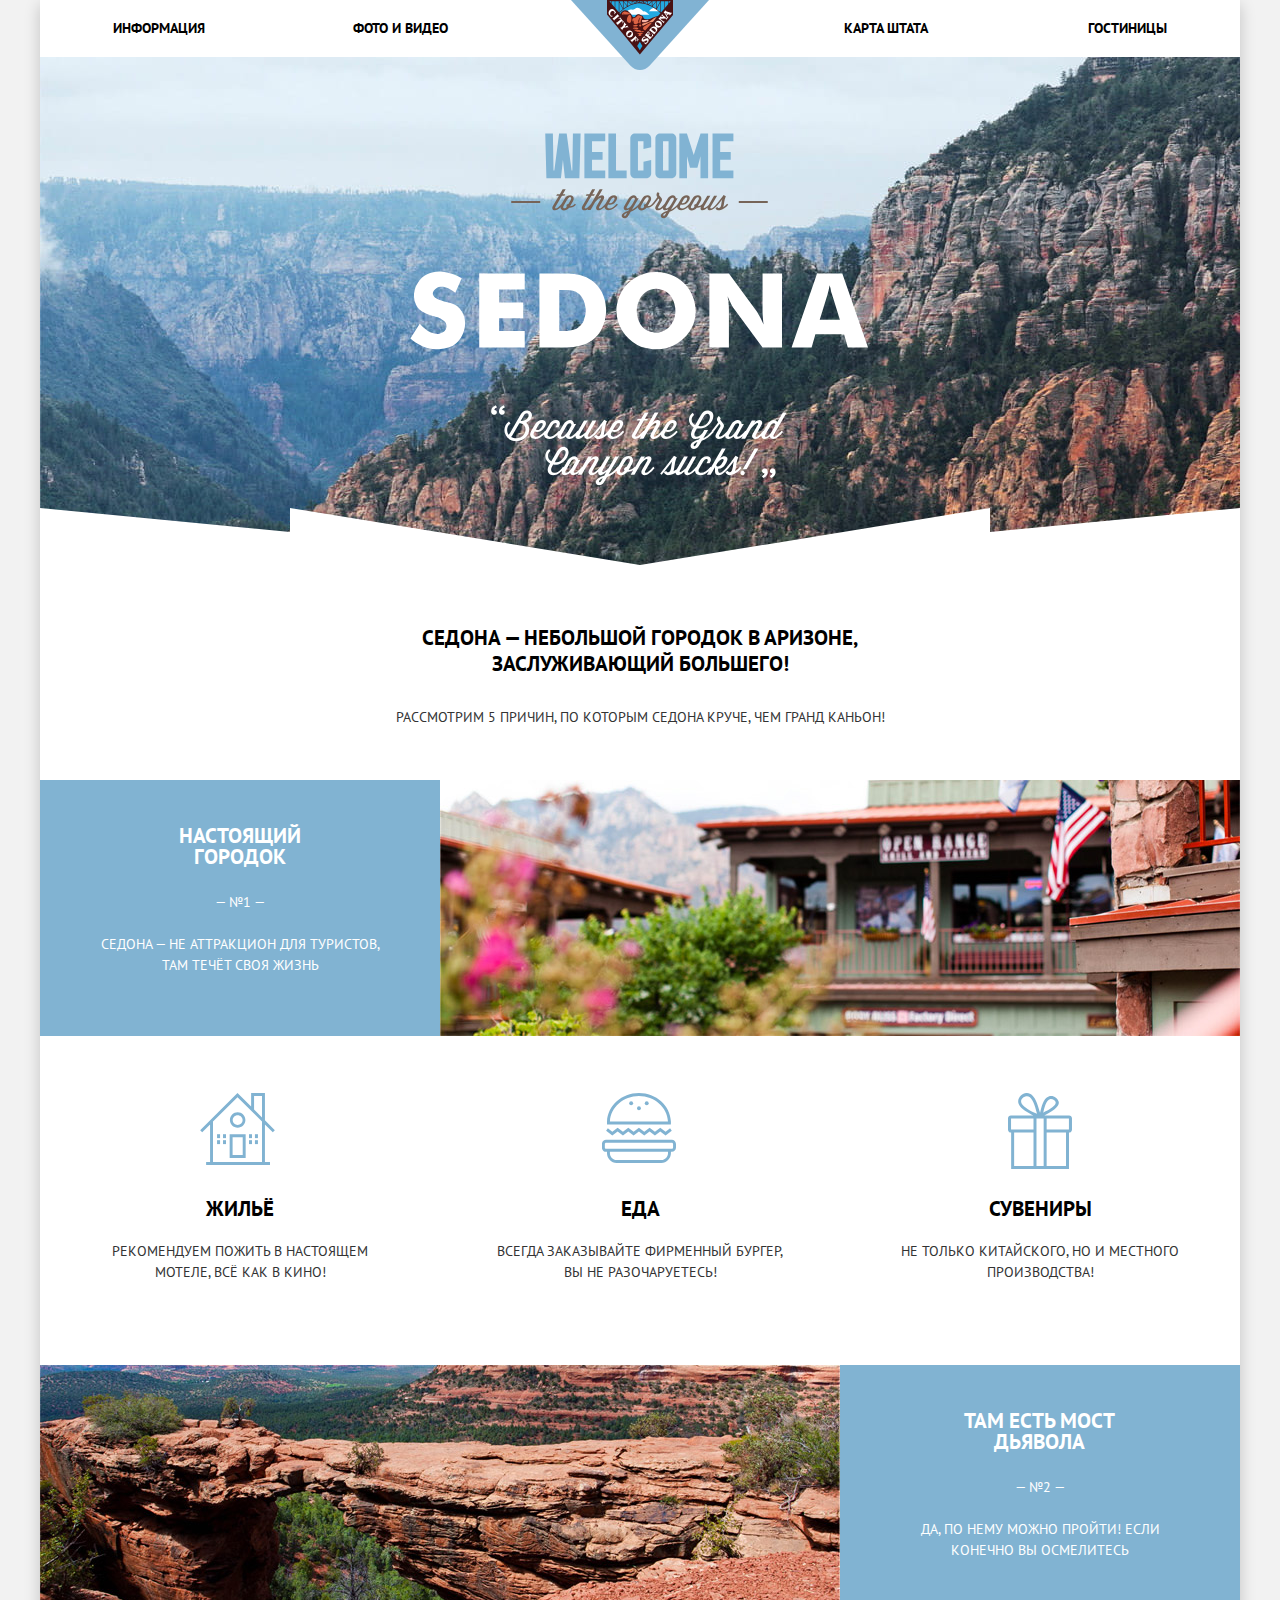
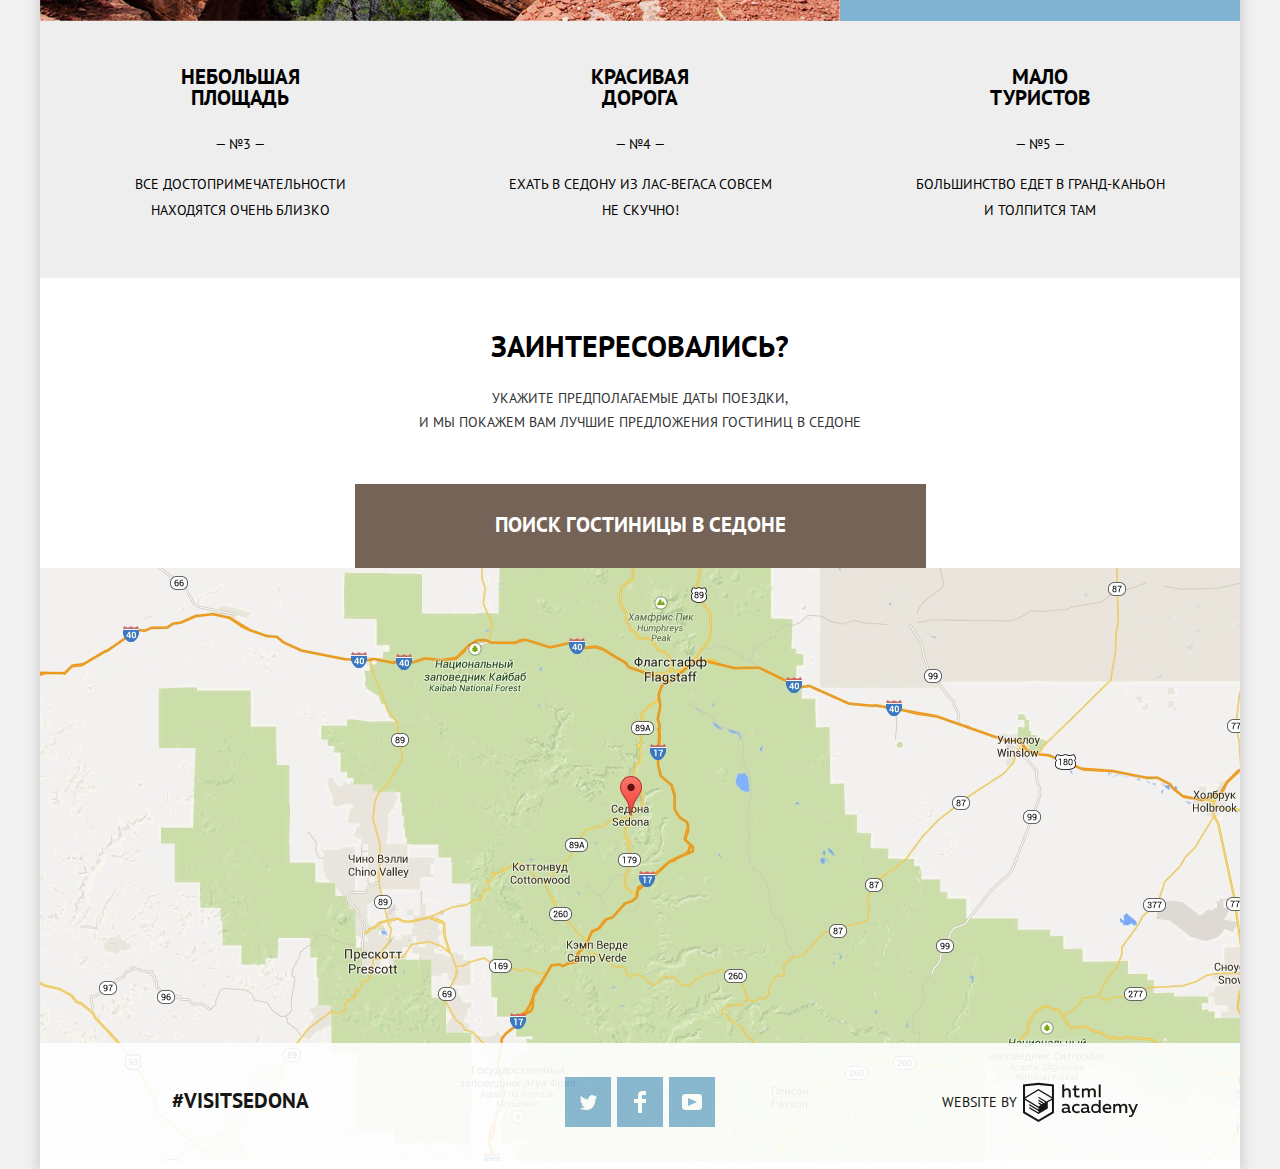
==== commit ecf2d956: "Внесены финальные правки" ====
--- a/index.html
+++ b/index.html
@@ -142,7 +142,7 @@
                   <label for="chose-date-arrival">Дата заезда:</label>
                   <div class="chose-date-wrapper">
                     <input class="chose-date" type="text" id="chose-date-arrival" name="date-arrival" value="24 апреля 2017">
-                    <svg class="calendar-icon" version="1.1" id="Layer_1" xmlns="http://www.w3.org/2000/svg" xmlns:xlink="http://www.w3.org/1999/xlink" x="0px" y="0px"
+                    <svg class="calendar-icon" tabindex="0" version="1.1" id="Layer_1" xmlns="http://www.w3.org/2000/svg" xmlns:xlink="http://www.w3.org/1999/xlink" x="0px" y="0px"
                       width="21px" height="22px" viewBox="0 0 21 22" enable-background="new 0 0 21 22" xml:space="preserve">
                       <g id="calendar_1_">
                         <path d="M19.251,2.025h-2.845V0.648c0-0.381-0.294-0.689-0.656-0.689c-0.363,0-0.656,0.308-0.656,0.689v1.377h-3.938V0.648
@@ -169,7 +169,7 @@
                   <label for="chose-date-departure">Дата выезда:</label>
                   <div class="chose-date-wrapper">
                     <input class="chose-date" type="text" id="chose-date-departure" name="date-departure" value="4 июля 2017">
-                    <svg class="calendar-icon" version="1.1" id="Layer_2" xmlns="http://www.w3.org/2000/svg" xmlns:xlink="http://www.w3.org/1999/xlink" x="0px" y="0px"
+                    <svg class="calendar-icon" tabindex="0" version="1.1" id="Layer_2" xmlns="http://www.w3.org/2000/svg" xmlns:xlink="http://www.w3.org/1999/xlink" x="0px" y="0px"
                       width="21px" height="22px" viewBox="0 0 21 22" enable-background="new 0 0 21 22" xml:space="preserve">
                       <g id="calendar_2_">
                         <path d="M19.251,2.025h-2.845V0.648c0-0.381-0.294-0.689-0.656-0.689c-0.363,0-0.656,0.308-0.656,0.689v1.377h-3.938V0.648
@@ -222,76 +222,62 @@
       </main>
       <div class="map">
         <h3 class="visually-hidden">Седона на карте</h3>
-        <img class="map-static" src="img/map.png" width="1200" height="600" alt="Седона на карте">
-        <div class="map-iframe-wrapper">
-          <iframe class="map-iframe" width="1200" height="600" src="https://maps.google.com/maps?width=1200&amp;height=600&amp;hl=en&amp;q=sedona+(sedona)&amp;ie=UTF8&amp;t=&amp;z=10&amp;iwloc=B&amp;output=embed"></iframe>
-        </div>
-        <footer class="footer index">
-          <div class="hashtag-wrapper">
-            <span class="visually-hidden">Распространяйте хэштег</span>
-            <a class="hashtag" href="#">#Visitsedona</a>
-          </div>
-          <ul class="social-btn-list">
-            <li class="social-btn-item">
-              <a class="social-btn twitter" href="#">
-                <span class="visually-hidden">Седона в Твиттере</span>
-                <svg version="1.1" id="Layer_TW" xmlns="http://www.w3.org/2000/svg" xmlns:xlink="http://www.w3.org/1999/xlink" x="0px" y="0px"
-                  width="17px" height="15px" viewBox="0 0 17 15" enable-background="new 0 0 17 15" xml:space="preserve">
-                  <g id="W6EeEF_1_">
-                    <g>
-                      <path fill="#FFFFFF" d="M10.95,0.144c1.685-0.496,2.984,0.27,3.577,1.179c0.673-0.231,1.331-0.481,2.011-0.708
-                        c-0.004,0.861-0.522,1.513-0.857,1.768c0.685,0.17,1.304-0.491,1.304-0.491c-0.169,1-1.006,1.788-1.563,2.024
-                        c-0.231,6.75-3.175,11.217-10.077,11.082c-0.522,0,0.075,0-0.446,0c-0.41,0-4.164-0.46-4.898-1.887
-                        c2.271,0.196,3.893-0.422,4.693-1.177c-0.96-0.3-2.679-0.477-2.979-2.95C2.064,9.09,2.279,9.212,2.905,9.103
-                        C1.705,8.247,0.374,7.53,0.448,5.33c0.285,0.328,1.067,0.536,1.34,0.472c-0.703-0.241-1.97-3.36-0.894-4.952
-                        c1.818,1.854,3.735,3.606,7.152,3.773C8.254,2.33,9.183,0.793,10.95,0.144z"/>
-                    </g>
+        <iframe class="map-iframe" width="1200" height="593" src="https://maps.google.com/maps?width=1200&amp;height=593&amp;hl=en&amp;q=sedona+(sedona)&amp;ie=UTF8&amp;t=&amp;z=10&amp;iwloc=B&amp;output=embed"></iframe>
+      </div>
+      <footer class="footer index">
+        <div class="hashtag-wrapper">
+          <span class="visually-hidden">Распространяйте хэштег</span>
+          <span class="hashtag">#Visitsedona</span>
+        </div>
+        <ul class="social-btn-list">
+          <li class="social-btn-item">
+            <a class="social-btn twitter" href="#">
+              <span class="visually-hidden">Седона в Твиттере</span>
+              <svg version="1.1" id="Layer_TW" xmlns="http://www.w3.org/2000/svg" xmlns:xlink="http://www.w3.org/1999/xlink" x="0px" y="0px"
+                width="17px" height="15px" viewBox="0 0 17 15" enable-background="new 0 0 17 15" xml:space="preserve">
+                <g id="W6EeEF_1_">
+                  <g>
+                    <path fill="#FFFFFF" d="M10.95,0.144c1.685-0.496,2.984,0.27,3.577,1.179c0.673-0.231,1.331-0.481,2.011-0.708
+                      c-0.004,0.861-0.522,1.513-0.857,1.768c0.685,0.17,1.304-0.491,1.304-0.491c-0.169,1-1.006,1.788-1.563,2.024
+                      c-0.231,6.75-3.175,11.217-10.077,11.082c-0.522,0,0.075,0-0.446,0c-0.41,0-4.164-0.46-4.898-1.887
+                      c2.271,0.196,3.893-0.422,4.693-1.177c-0.96-0.3-2.679-0.477-2.979-2.95C2.064,9.09,2.279,9.212,2.905,9.103
+                      C1.705,8.247,0.374,7.53,0.448,5.33c0.285,0.328,1.067,0.536,1.34,0.472c-0.703-0.241-1.97-3.36-0.894-4.952
+                      c1.818,1.854,3.735,3.606,7.152,3.773C8.254,2.33,9.183,0.793,10.95,0.144z"/>
                   </g>
-                </svg>
-              </a>
-            </li>
-            <li class="social-btn-item">
-              <a class="social-btn facebook" href="#">
-                <span class="visually-hidden">Седона в Фейсбуке</span>
-                <svg version="1.1" id="Layer_FB" xmlns="http://www.w3.org/2000/svg" xmlns:xlink="http://www.w3.org/1999/xlink" x="0px" y="0px"
-                  width="12px" height="22px" viewBox="0 0 12 22" enable-background="new 0 0 12 22" xml:space="preserve">
-                  <path fill="#FFFFFF" d="M12,4V0H8C5.791,0,4,1.791,4,4v4H0v4h4v10h4V12h4V8H8V4H12z"/>
-                </svg>
-              </a>
-            </li>
-            <li class="social-btn-item">
-              <a class="social-btn youtube" href="#">
-                <span class="visually-hidden">Седона в Ютубе</span>
-                <svg version="1.1" id="Layer_YU" xmlns="http://www.w3.org/2000/svg" xmlns:xlink="http://www.w3.org/1999/xlink" x="0px" y="0px"
-                  width="20px" height="16px" viewBox="0 0 20 16" enable-background="new 0 0 20 16" xml:space="preserve">
-                  <path fill="#FFFFFF" d="M17,0H3C1.35,0,0,1.35,0,3v10c0,1.65,1.35,3,3,3h14c1.65,0,3-1.35,3-3V3C20,1.35,18.65,0,17,0z
-                    M6.027,11.998V4.002L15.014,8L6.027,11.998z"/>
-                </svg>
-              </a>
-            </li>
-          </ul>
-          <div class="copyright">
-            <span>Website by</span>
-            <a class="copyright-logo" href="https://htmlacademy.ru/intensive/htmlcss">
-              <svg class="htmlacademy" width="115px" height="41px" id="Layer_3" data-name="Layer 1" xmlns="http://www.w3.org/2000/svg" viewBox="0 0 113 39">
-                <title>HTML Academy</title>
-                <path d="M401.93,351.51a2.07,2.07,0,0,0,.58-0.11v1.4a3.41,3.41,0,0,1-1.24.22,1.75,1.75,0,0,1-1.75-1,5.08,5.08,0,0,1-3.3,1.13c-1.59,0-3.06-.87-3.06-2.68,0-2.24,2.08-2.93,3.9-2.93a11.63,11.63,0,0,1,2.28.26v-0.31c0-1.09-.8-1.86-2.3-1.86a7.79,7.79,0,0,0-3.15.67v-1.79a10.72,10.72,0,0,1,3.35-.58c2.48,0,4,1.18,4,3.83v3.14A0.57,0.57,0,0,0,401.93,351.51Zm-6.76-1.19a1.42,1.42,0,0,0,1.64,1.29,3.56,3.56,0,0,0,2.53-1V349.1a10.21,10.21,0,0,0-1.9-.22C396.34,348.89,395.17,349.23,395.17,350.33Z" transform="translate(-355.09 -323.29)" />
-                <path d="M408.15,343.91a5.29,5.29,0,0,1,2.7.67v1.79a4.28,4.28,0,0,0-2.42-.73,2.89,2.89,0,1,0,0,5.76,5.26,5.26,0,0,0,2.55-.67v1.8a6.58,6.58,0,0,1-2.9.6,4.42,4.42,0,0,1-4.72-4.54A4.54,4.54,0,0,1,408.15,343.91Z" transform="translate(-355.09 -323.29)" />
-                <path d="M420.93,351.51a2.07,2.07,0,0,0,.58-0.11v1.4a3.41,3.41,0,0,1-1.24.22,1.75,1.75,0,0,1-1.75-1,5.08,5.08,0,0,1-3.3,1.13c-1.59,0-3.06-.87-3.06-2.68,0-2.24,2.08-2.93,3.9-2.93a11.63,11.63,0,0,1,2.28.26v-0.31c0-1.09-.8-1.86-2.3-1.86a7.79,7.79,0,0,0-3.15.67v-1.79a10.72,10.72,0,0,1,3.35-.58c2.48,0,4,1.18,4,3.83v3.14A0.57,0.57,0,0,0,420.93,351.51Zm-6.76-1.19a1.42,1.42,0,0,0,1.64,1.29,3.56,3.56,0,0,0,2.53-1V349.1a10.21,10.21,0,0,0-1.9-.22C415.33,348.89,414.17,349.23,414.17,350.33Z" transform="translate(-355.09 -323.29)" />
-                <path d="M431.76,340.14V352.9H430v-1.39a4.07,4.07,0,0,1-3.35,1.62,4.62,4.62,0,0,1,0-9.22,4,4,0,0,1,3.15,1.37v-5.14h2ZM427,345.62a2.9,2.9,0,0,0,0,5.8,3,3,0,0,0,2.79-1.84v-2.13A3.06,3.06,0,0,0,427,345.62Z" transform="translate(-355.09 -323.29)" />
-                <path d="M438.08,343.91c3.48,0,4.68,2.81,4.12,5.34h-6.58c0.22,1.57,1.75,2.22,3.35,2.22a6.41,6.41,0,0,0,2.77-.62v1.68a7.5,7.5,0,0,1-3.14.6c-2.68,0-5-1.53-5-4.61A4.39,4.39,0,0,1,438.08,343.91Zm0.09,1.62a2.39,2.39,0,0,0-2.57,2.26h4.85A2.06,2.06,0,0,0,438.17,345.53Z" transform="translate(-355.09 -323.29)" />
-                <path d="M444.19,352.9v-8.75h1.73v1.09a4,4,0,0,1,2.92-1.33,3,3,0,0,1,2.73,1.4,4.33,4.33,0,0,1,3.06-1.4,3.21,3.21,0,0,1,3.32,3.52v5.47h-2v-5.41a1.67,1.67,0,0,0-1.73-1.84,2.94,2.94,0,0,0-2.17,1.18c0,0.2,0,.4,0,0.6v5.47h-2v-5.41a1.67,1.67,0,0,0-1.73-1.84,3.11,3.11,0,0,0-2.32,1.35v5.91h-2Z" transform="translate(-355.09 -323.29)" />
-                <path d="M466.56,344.15h2l-4.1,9.93c-0.95,2.28-2.19,3-3.52,3a5,5,0,0,1-1.15-.15v-1.66a3,3,0,0,0,.89.13c0.95,0,1.66-.67,2.17-2l0.18-.44-4.16-8.82H461l3,6.6Z" transform="translate(-355.09 -323.29)" />
-                <path d="M395.75,324.82v5a4,4,0,0,1,2.83-1.2,3.41,3.41,0,0,1,3.61,3.57v5.41h-2v-5.16a1.9,1.9,0,0,0-2-2.1,3.08,3.08,0,0,0-2.44,1.46v5.8h-2V324.82h2Z" transform="translate(-355.09 -323.29)" />
-                <path d="M407.52,325.71v3.12h3.17v1.71h-3.17v4c0,1.15.53,1.53,1.66,1.53a4.71,4.71,0,0,0,1.77-.35v1.68a7.14,7.14,0,0,1-2.35.38,2.68,2.68,0,0,1-3-2.88v-4.38H404v-1.71h1.57v-2.64Z" transform="translate(-355.09 -323.29)" />
-                <path d="M413.19,337.58v-8.75h1.73v1.09a4,4,0,0,1,2.92-1.33,3,3,0,0,1,2.73,1.4,4.33,4.33,0,0,1,3.06-1.4,3.21,3.21,0,0,1,3.32,3.52v5.47h-2v-5.41a1.67,1.67,0,0,0-1.73-1.84,2.94,2.94,0,0,0-2.17,1.18c0,0.2,0,.4,0,0.6v5.47h-2v-5.41a1.67,1.67,0,0,0-1.73-1.84,3.11,3.11,0,0,0-2.32,1.35v5.91h-2Z" transform="translate(-355.09 -323.29)" />
-                <rect x="74.72" y="1.52" width="1.95" height="12.76" />
-                <path d="M370.53,323.31l-0.16,0-15.28,1.6v28L370.37,362l15.28-9.09v-28Zm13.12,28.45-13.28,7.9-13.28-7.9V340.28l13.22,7.87,0,1.43-9.07-5.4v1.38l9.11,5.47,0,1.46-9.1-5.42v1.38l9.11,5.47h0l9.19-5.5v-1.39h0v-4.52l4.1-2.45v11.67Zm0-13.16L380,340.74h0l-1.68,1-8-4.76v1.38l6.84,4.07-0.06,0-0.15.09-1,.57-5.64-3.36v1.38l4.45,2.65-1.05.7,0,0-3.36-2v1.38l2.21,1.3-2.25,1.35-13.16-7.82,13.17-7.92h0Zm0-1.39-13.35-7.87h0l-13.2,7.86v-10.5l13.28-1.39,13.28,1.39v10.51Z" transform="translate(-355.09 -323.29)" />
+                </g>
               </svg>
             </a>
-          </div>
-        </footer>
-      </div>
+          </li>
+          <li class="social-btn-item">
+            <a class="social-btn facebook" href="#">
+              <span class="visually-hidden">Седона в Фейсбуке</span>
+              <svg version="1.1" id="Layer_FB" xmlns="http://www.w3.org/2000/svg" xmlns:xlink="http://www.w3.org/1999/xlink" x="0px" y="0px"
+                width="12px" height="22px" viewBox="0 0 12 22" enable-background="new 0 0 12 22" xml:space="preserve">
+                <path fill="#FFFFFF" d="M12,4V0H8C5.791,0,4,1.791,4,4v4H0v4h4v10h4V12h4V8H8V4H12z"/>
+              </svg>
+            </a>
+          </li>
+          <li class="social-btn-item">
+            <a class="social-btn youtube" href="#">
+              <span class="visually-hidden">Седона в Ютубе</span>
+              <svg version="1.1" id="Layer_YU" xmlns="http://www.w3.org/2000/svg" xmlns:xlink="http://www.w3.org/1999/xlink" x="0px" y="0px"
+                width="20px" height="16px" viewBox="0 0 20 16" enable-background="new 0 0 20 16" xml:space="preserve">
+                <path fill="#FFFFFF" d="M17,0H3C1.35,0,0,1.35,0,3v10c0,1.65,1.35,3,3,3h14c1.65,0,3-1.35,3-3V3C20,1.35,18.65,0,17,0z
+                  M6.027,11.998V4.002L15.014,8L6.027,11.998z"/>
+              </svg>
+            </a>
+          </li>
+        </ul>
+        <div class="copyright">
+          <span>Website by</span>
+          <a class="copyright-logo" href="https://htmlacademy.ru/intensive/htmlcss" tabindex="-1">
+            <svg class="htmlacademy" tabindex="0" xmlns="http://www.w3.org/2000/svg" id="Layer_666" viewBox="0 0 108.08 36.85" width="115" height="41" data-name="Layer 1">
+              <title>HTML Academy</title>
+              <path transform="translate(0 -0.02)" d="M 44.61 26.88 a 2 2 0 0 0 0.55 -0.1 v 1.33 a 3.25 3.25 0 0 1 -1.18 0.21 a 1.67 1.67 0 0 1 -1.67 -1 a 4.84 4.84 0 0 1 -3.14 1.08 c -1.51 0 -2.91 -0.83 -2.91 -2.55 c 0 -2.13 2 -2.79 3.71 -2.79 a 11.08 11.08 0 0 1 2.17 0.25 v -0.3 c 0 -1 -0.76 -1.77 -2.19 -1.77 a 7.42 7.42 0 0 0 -3 0.64 v -1.7 a 10.21 10.21 0 0 1 3.19 -0.55 c 2.36 0 3.81 1.12 3.81 3.65 v 3 a 0.54 0.54 0 0 0 0.49 0.59 h 0.17 Z m -6.44 -1.13 A 1.35 1.35 0 0 0 39.63 27 h 0.11 a 3.39 3.39 0 0 0 2.41 -1 V 24.58 a 9.72 9.72 0 0 0 -1.81 -0.21 c -1 0 -2.16 0.33 -2.16 1.38 h 0 Z m 12.36 -6.11 a 5 5 0 0 1 2.57 0.64 V 22 a 4.08 4.08 0 0 0 -2.3 -0.7 a 2.75 2.75 0 1 0 0 5.49 a 5 5 0 0 0 2.43 -0.64 v 1.71 a 6.27 6.27 0 0 1 -2.76 0.57 A 4.21 4.21 0 0 1 46 24.51 q 0 -0.21 0 -0.41 a 4.32 4.32 0 0 1 4.18 -4.46 h 0.38 Z m 12.17 7.24 a 2 2 0 0 0 0.55 -0.1 v 1.33 a 3.25 3.25 0 0 1 -1.18 0.21 a 1.67 1.67 0 0 1 -1.67 -1 a 4.84 4.84 0 0 1 -3.14 1.08 c -1.51 0 -2.91 -0.83 -2.91 -2.55 c 0 -2.13 2 -2.79 3.71 -2.79 a 11.08 11.08 0 0 1 2.17 0.25 v -0.3 c 0 -1 -0.76 -1.77 -2.19 -1.77 a 7.42 7.42 0 0 0 -3 0.64 v -1.7 a 10.21 10.21 0 0 1 3.19 -0.55 c 2.36 0 3.81 1.12 3.81 3.65 v 3 a 0.54 0.54 0 0 0 0.49 0.59 h 0.17 Z m -6.44 -1.13 A 1.35 1.35 0 0 0 57.73 27 h 0.11 a 3.39 3.39 0 0 0 2.41 -1 V 24.58 a 9.72 9.72 0 0 0 -1.81 -0.21 c -1.06 0 -2.16 0.33 -2.16 1.38 h 0 Z M 73 16 V 28.2 H 71.35 V 26.88 a 3.88 3.88 0 0 1 -3.19 1.54 a 4.4 4.4 0 0 1 0 -8.78 a 3.81 3.81 0 0 1 3 1.3 V 16 H 73 Z m -4.53 5.22 a 2.76 2.76 0 1 0 0 5.52 A 2.86 2.86 0 0 0 71.15 25 V 23 A 2.91 2.91 0 0 0 68.49 21.27 Z M 79 19.64 c 3.31 0 4.46 2.68 3.92 5.09 H 76.7 c 0.21 1.5 1.67 2.11 3.19 2.11 a 6.11 6.11 0 0 0 2.64 -0.59 v 1.6 a 7.14 7.14 0 0 1 -3 0.57 C 77 28.42 74.78 27 74.78 24 a 4.18 4.18 0 0 1 4 -4.39 H 79 Z m 0.09 1.54 a 2.28 2.28 0 0 0 -2.44 2.1 v 0.06 H 81.3 A 2 2 0 0 0 79.13 21.18 Z m 5.73 7 V 19.87 h 1.65 v 1 a 3.81 3.81 0 0 1 2.78 -1.27 A 2.86 2.86 0 0 1 91.89 21 a 4.12 4.12 0 0 1 2.91 -1.33 A 3.06 3.06 0 0 1 98 23 V 28.2 h -1.9 V 23.05 a 1.59 1.59 0 0 0 -1.42 -1.75 H 94.42 a 2.8 2.8 0 0 0 -2.07 1.12 V 28.2 h -1.9 V 23.05 A 1.59 1.59 0 0 0 89 21.31 H 88.8 a 3 3 0 0 0 -2.21 1.29 v 5.63 H 84.86 Z m 21.31 -8.33 h 1.9 l -3.91 9.46 c -0.9 2.17 -2.09 2.86 -3.35 2.86 a 4.76 4.76 0 0 1 -1.1 -0.14 V 30.46 a 2.86 2.86 0 0 0 0.85 0.12 c 0.9 0 1.58 -0.64 2.07 -1.9 l 0.17 -0.42 l -4 -8.4 h 2 l 2.86 6.29 Z M 38.73 1.46 V 6.22 a 3.81 3.81 0 0 1 2.7 -1.14 a 3.25 3.25 0 0 1 3.44 3.4 v 5.15 H 43 V 8.72 a 1.81 1.81 0 0 0 -1.61 -2 h -0.3 a 2.93 2.93 0 0 0 -2.32 1.39 v 5.52 h -1.9 V 1.46 h 1.9 Z M 49.94 2.31 v 3 h 3 V 6.91 h -3 v 3.81 c 0 1.1 0.5 1.46 1.58 1.46 a 4.49 4.49 0 0 0 1.69 -0.33 v 1.6 A 6.8 6.8 0 0 1 51 13.8 a 2.55 2.55 0 0 1 -2.86 -2.74 V 6.89 H 46.58 V 5.26 h 1.5 V 2.74 Z m 5.4 11.31 V 5.28 H 57 v 1 A 3.81 3.81 0 0 1 59.77 5 a 2.86 2.86 0 0 1 2.6 1.33 A 4.12 4.12 0 0 1 65.28 5 A 3.06 3.06 0 0 1 68.44 8.4 v 5.21 h -1.9 V 8.46 a 1.59 1.59 0 0 0 -1.42 -1.75 H 64.89 a 2.8 2.8 0 0 0 -2.07 1.12 v 5.78 h -1.9 V 8.46 A 1.59 1.59 0 0 0 59.5 6.71 H 59.27 A 3 3 0 0 0 57.06 8 v 5.63 H 55.34 Z M 71.17 1.45 H 73 V 13.6 H 71.17 V 1.45 Z M 14.71 0 H 14.55 L 0 1.54 V 28.21 l 14.55 8.66 l 14.55 -8.66 V 1.54 Z m 12.5 27.1 L 14.55 34.64 L 1.9 27.12 V 16.18 l 12.59 7.5 V 25 L 5.86 19.9 v 1.31 l 8.68 5.21 v 1.39 L 5.87 22.65 V 24 l 8.68 5.21 l 8.75 -5.24 V 18.31 L 27.2 16 V 27.12 Z m 0 -12.53 l -3.48 2 l -1.6 1 L 14.51 13 v 1.31 L 21 18.23 H 21 l -0.14 0.09 l -1 0.54 l -5.37 -3.2 V 17 l 4.24 2.52 l -1 0.67 l -3.2 -1.9 v 1.31 l 2.1 1.24 L 14.5 22.1 L 2 14.65 L 14.51 7.11 Z m 0 -1.32 L 14.49 5.76 L 1.91 13.25 v -10 L 14.56 1.92 L 27.21 3.25 v 10 h 0 Z" />
+            </svg>
+          </a>
+        </div>
+      </footer>
     </div>
     <script src="js/script.min.js"></script>
   </body>
--- a/css/style.min.css
+++ b/css/style.min.css
@@ -1 +1 @@
-body{margin:0;padding:0;font-family:"PT Sans",Arial,sans-serif;font-size:14px;font-weight:400;line-height:26px;color:#000;text-transform:uppercase;background-color:#f2f2f2}.catalog-body{line-height:21px}.visually-hidden:not(:focus):not(:active),input[type="checkbox"].visually-hidden,input[type="radio"].visually-hidden{position:absolute;width:1px;height:1px;margin:-1px;border:0;padding:0;white-space:nowrap;-webkit-clip-path:inset(100%);clip-path:inset(100%);clip:rect(0 0 0 0);overflow:hidden}a{text-decoration:none}.container{width:1200px;margin:0 auto;-webkit-box-shadow:0 5px 15px 0 rgba(0,1,1,.2);box-shadow:0 5px 15px 0 rgba(0,1,1,.2);background-color:#fff}.header{max-width:1200px;position:relative;display:-webkit-box;display:-ms-flexbox;display:flex;background-color:#fff;z-index:1}.header-logo{position:absolute;z-index:1;left:530px}.header-nav{width:1200px;min-height:55px;font-weight:700;line-height:26px}.header-nav-list{margin:15px 0 12px 0;padding:0;display:-webkit-box;display:-ms-flexbox;display:flex;list-style:none}.header-nav-item{width:240px}.header-nav-phrase.active{color:#766357}.header-nav-phrase.active{cursor:pointer}.header-nav-phrase:hover{color:#81b3d2}.header-nav-phrase:active{color:#b2b2b2}.header li:nth-child(1){margin-left:73px}.header li:nth-child(2){margin-right:48px}.header li:nth-child(3){text-align:right;margin-left:48px}.header li:nth-child(4){text-align:right;margin-right:73px}.header-nav a{color:#000}.img-background-mask{bottom:0;position:absolute;z-index:1}.img-background-wrapper{position:relative;background:url(../img/background.jpg) no-repeat top center #abbecb;min-height:508px}.img-background-wrapper:after{content:"";position:absolute;bottom:.5px;background:url(../img/polygon.svg) no-repeat center bottom;z-index:1;height:57px;width:1200px}.img-welcome{position:absolute;left:50%;margin-left:-230px;top:76px;z-index:1}.info-wrapper{margin:0 auto;padding-top:60px;width:570px;text-align:center}.info-wrapper-about{position:relative;background-color:#fff;z-index:1;padding-bottom:50px}.info-wrapper h1{margin:0 0 30px;font-size:21px;font-weight:700}.info-wrapper p{margin:0}.info-wrapper p,.recommended-wrapper p,.reason.list p{color:#333}.reason{display:-webkit-box;display:-ms-flexbox;display:flex;color:#fff;background-color:#81b3d2}.reason-content{text-align:center;-webkit-box-sizing:border-box;box-sizing:border-box;padding-top:45px;width:400px;background-color:#81b3d2;padding-left:49px;padding-right:49px}.reason-content p,.reason-content span{line-height:21px}.reason-content p{margin:19px 0 41px}.reason-content h2{padding-left:75px;padding-right:76px}.recommended-wrapper p{padding-left:55px;padding-right:55px;line-height:21px}.reason-img{line-height:0;font-size:0}.reason-img img{max-width:100%;height:auto}.recommended{display:-webkit-box;display:-ms-flexbox;display:flex;margin-top:57px}.recommended-wrapper{position:relative;padding-top:105px;text-align:center;width:400px}.recommended-wrapper:before{content:"";position:absolute;top:0}.recommended-wrapper:nth-child(1):before{background-image:url(../img/icon-1.svg);width:75px;height:72px;left:160px}.recommended-wrapper:nth-child(2):before{background-image:url(../img/icon-3.svg);width:74px;height:70px;left:162px}.recommended-wrapper:nth-child(3):before{background-image:url(../img/icon-2.svg);width:64px;height:76px;left:168px}.recommended-content{margin:0;padding:0}.reason.second{-webkit-box-orient:horizontal;-webkit-box-direction:reverse;-ms-flex-direction:row-reverse;flex-direction:row-reverse;margin-top:68px}.reason h2,.recommended-wrapper h2{margin:0 0 22px;font-size:21px;font-weight:700;line-height:21px}.reason-list{display:-webkit-box;display:-ms-flexbox;display:flex;color:#000}.reason-list p{padding-left:70px;padding-right:70px}.reason-content-item:nth-child(2) p{padding-left:60px;padding-right:60px}.reason-content-item{text-align:center;padding-top:45px;padding-bottom:55px;width:400px;background-color:#eee}.reason-content-item h2{line-height:21px;margin:0 0 23px;padding-left:130px;padding-right:130px}.reason-content-item p{margin:14px 0 0}.search-hotel{padding-top:50px;display:-webkit-box;display:-ms-flexbox;display:flex;-webkit-box-orient:vertical;-webkit-box-direction:normal;-ms-flex-direction:column;flex-direction:column;-webkit-box-pack:center;-ms-flex-pack:center;justify-content:center;text-align:center}.search-hotel h3{margin:0 0 22px;font-size:30px;font-weight:700;line-height:36px}.search-hotel p{margin:0;color:#333;line-height:24px}.search-hotel-info{padding-left:313px;padding-right:313px}.search-hotel a{font-size:21px;font-weight:700;color:#fff}.search-hotel-btn-wrapper{position:relative;margin:50px auto auto;-webkit-box-sizing:border-box;box-sizing:border-box;width:571px;min-height:84px;background-color:#766357}.search-hotel-btn{font-family:"PT Sans",Arial,sans-serif;font-size:21px;font-weight:700;text-transform:uppercase;color:#fff;border:0 none;background-color:#766357;padding-left:140px;padding-right:140px;padding-top:29px;padding-bottom:31px}.search-hotel-btn:hover{background-color:#604e43}.search-hotel-btn:active{background-color:#503e33;color:#857871}.chose-date{font:inherit;text-transform:uppercase;-webkit-box-sizing:border-box;box-sizing:border-box;width:345px;min-height:38px;margin:0;padding:0;padding-top:6px;padding-bottom:6px;padding-left:12px;background-color:#f2f2f2;border:0 none;outline:none}.chose-date::-ms-clear{display:none;width:0;height:0}.chose-date::-ms-reveal{display:none;width:0;height:0}.chose-date:hover,.chose-number:hover{background-color:#ebebeb}.chose-date:focus,.chose-number:focus{background-color:#fff;-webkit-box-shadow:inset 0 0 0 2px #e5e5e5;box-shadow:inset 0 0 0 2px #e5e5e5}.chose-wrapper{display:-webkit-box;display:-ms-flexbox;display:flex}.calendar-icon{position:absolute;width:21px;height:22px;border:0 none;top:7px;bottom:0;right:0;margin:0;padding:0;padding-right:10px;background-color:transparent;cursor:pointer;fill:#cacaca}.calendar-icon:hover{fill:#000}.calendar-icon:active{fill:#81b3d2}.chose-wrapper:nth-child(1){margin-top:55px}.chose-wrapper:nth-child(2){margin-top:29px}.search-hotel-popup-wrapper{position:absolute;left:0;right:0;z-index:1;min-width:571px;display:none;margin:0 auto;font-weight:700}.show{position:absolute;left:0;right:0;z-index:1;min-width:571px;display:block;margin:0 auto;font-weight:700}.search-hotel-popup{text-align:start;display:-webkit-box;display:-ms-flexbox;display:flex;padding-left:55px;padding-right:55px;background-color:#fff;-webkit-box-orient:vertical;-webkit-box-direction:normal;-ms-flex-direction:column;flex-direction:column;z-index:2;-webkit-box-shadow:0 7px 15px rgba(0,1,1,.15);box-shadow:0 7px 15px rgba(0,1,1,.15)}.search-hotel-popup-wrapper.show{-webkit-animation:popupshow 0.6s forwards;animation:popupshow 0.6s forwards;z-index:2}@-webkit-keyframes popupshow{0%{-webkit-transform:translateY(-90%);transform:translateY(-90%);opacity:0;-ms-filter:"progid:DXImageTransform.Microsoft.Alpha(Opacity=0)"}100%{-webkit-transform:translateY(0);transform:translateY(0);opacity:1;-ms-filter:"progid:DXImageTransform.Microsoft.Alpha(Opacity=100)"}}@keyframes popupshow{0%{-webkit-transform:translateY(-90%);transform:translateY(-90%);opacity:0;-ms-filter:"progid:DXImageTransform.Microsoft.Alpha(Opacity=0)"}100%{-webkit-transform:translateY(0);transform:translateY(0);opacity:1;-ms-filter:"progid:DXImageTransform.Microsoft.Alpha(Opacity=100)"}}.search-hotel-popup label{-ms-flex-item-align:center;-ms-grid-row-align:center;align-self:center;text-align:left;line-height:21px;width:115px;-webkit-box-sizing:border-box;box-sizing:border-box;padding-left:3px}.search-hotel-popup input{font-weight:700}.chose-date-wrapper{position:relative}.increase{border:0 none;width:38px;min-height:38px;position:relative;background-color:#f2f2f2;color:#a9a9a9;cursor:pointer}.increase::before,.decrease::before{content:"";position:absolute;top:50%;left:50%;margin-left:-6px;margin-top:-1px;width:11px;height:3px;background-color:#a9a9a9}.increase::after{content:"";position:absolute;margin-left:-2px;margin-top:-5px;top:50%;left:50%;width:3px;height:11px;background-color:#a9a9a9}.decrease{border:0 none;width:38px;min-height:38px;position:relative;background-color:#f2f2f2;color:#a9a9a9;cursor:pointer}.increase:hover::after,.increase:hover::before,.decrease:hover::before{background-color:#000}.increase:active::after,.increase:active::before,.decrease:active::before{background-color:#81b3d2}.chose-people-wrapper{margin-top:30px;display:-webkit-box;display:-ms-flexbox;display:flex}.chose-number-wrapper{display:-webkit-box;display:-ms-flexbox;display:flex;position:relative}.chose-number{padding-top:14px;padding-bottom:14px;-webkit-box-sizing:border-box;box-sizing:border-box;text-align:center;margin:0;padding:0;border:0 none;background-color:#f2f2f2;min-height:38px;width:38px}.search-btn{background-color:#81b3d2;border:0 none;margin-top:55px;margin-bottom:55px;padding-top:14px;padding-bottom:20px;font-size:21px;text-transform:uppercase;color:#fff;font-weight:700}.search-btn:hover{background-color:#669ec0}.search-btn:active{background-color:#5496bd;color:#88b6d1}.chose-people-wrapper label:nth-of-type(2){-webkit-box-sizing:border-box;box-sizing:border-box;text-align:end;text-align:right;padding-right:25px}.footer{display:-webkit-box;display:-ms-flexbox;display:flex;-webkit-box-align:center;-ms-flex-align:center;align-items:center;padding:35px 72px 50px 72px}.copyright{width:328px;display:-webkit-box;display:-ms-flexbox;display:flex;-webkit-box-sizing:border-box;box-sizing:border-box;-webkit-box-align:center;-ms-flex-align:center;align-items:center;padding-left:105px}.copyright span{padding-right:6px}.hashtag-wrapper{-webkit-box-sizing:border-box;box-sizing:border-box;padding-left:60px;width:328px}.hashtag{font-size:21px;font-weight:700;color:#000}.social-btn-list{width:400px;margin:0;padding:0;display:-webkit-box;display:-ms-flexbox;display:flex;-webkit-box-pack:center;-ms-flex-pack:center;justify-content:center;list-style:none}.social-btn-item{background-color:#81b3d2}.social-btn-item:first-child,.social-btn-item:nth-child(2){margin-right:6px}.social-btn{display:-webkit-box;display:-ms-flexbox;display:flex;position:relative;-webkit-box-pack:center;-ms-flex-pack:center;justify-content:center;-webkit-box-align:center;-ms-flex-align:center;align-items:center;width:46px;height:50px}.social-btn.twitter:active{opacity:.3;-ms-filter:"progid:DXImageTransform.Microsoft.Alpha(Opacity=30)"}.social-btn.facebook:active{opacity:.3;-ms-filter:"progid:DXImageTransform.Microsoft.Alpha(Opacity=30)"}.social-btn.youtube:active{opacity:.3;-ms-filter:"progid:DXImageTransform.Microsoft.Alpha(Opacity=30)"}.social-btn-item:hover{background-color:#669ec0}.social-btn-item:active{background-color:#5496bd}.social-icon{fill:#fff}.map{position:relative;z-index:1}.map-iframe{border:0;overflow:hidden}.map-static{position:absolute;top:0;left:50%;-webkit-transform:translateX(-600px);-ms-transform:translateX(-600px);transform:translateX(-600px);max-width:inherit}.map-iframe{position:relative}.copyright-logo{width:115px;height:41px}.htmlacademy{fill:#000}.htmlacademy:hover{fill:#81b3d2}.htmlacademy:active{fill:#bdbbbc}footer.index{position:absolute;z-index:1;background-color:#fff;opacity:.9;-ms-filter:"progid:DXImageTransform.Microsoft.Alpha(Opacity=90)";bottom:0}.filters{background-image:url(../img/filter-background.jpg);background-size:100% auto;background-position:center;background-color:#3d4e57;padding-top:28px;padding-bottom:30px}.filter{display:-webkit-box;display:-ms-flexbox;display:flex}.filter fieldset{border:0 none;margin:0;padding:0}.filter-wrapper-first{padding-left:72px;min-width:240px}.filter-wrapper-second{-webkit-box-sizing:border-box;box-sizing:border-box;padding-left:15px;min-width:240px}.filter-wrapper-first ul,.filter-wrapper-second ul{margin:0;padding:0}.filter legend{margin-bottom:8px;font-size:16px;font-weight:700;color:#fff}.filter ul{list-style:none;margin-top:18px}.filter-option label{color:white}c .filter-option{position:relative}.filter-checkbox{position:relative;padding-left:40px;-webkit-user-select:none;-moz-user-select:none;-ms-user-select:none;user-select:none}.filter-checkbox::before{content:"";position:absolute;left:0;width:23px;height:23px;background-image:url(../img/checkbox-off.svg)}.filter-input:checked~.filter-checkbox::before{content:"";position:absolute;left:0;width:27px;height:23px;background-image:url(../img/checkbox-on.svg)}.filter-option:nth-child(2),.filter-option:nth-child(3){margin-top:24px}.filter-input:disabled+.filter-checkbox::before{content:"";position:absolute;left:0;width:23px;height:23px;background-image:url(../img/disable-checkbox-off.svg)}.filter-input:checked:disabled+.filter-checkbox::before{content:"";position:absolute;left:0;width:27px;height:23px;background-image:url(../img/disable-checkbox-on.svg)}.multiply-filter{margin:0;padding:0;border:0 none}.price-controls{position:relative;height:36px;margin-bottom:18px;font-size:0;border:2px solid #fff;border-radius:2px}.price-controls:after{content:"";position:absolute;top:50%;left:50%;width:2px;height:22px;background:#fff;-webkit-transform:translate(-50%,-50%);-ms-transform:translate(-50%,-50%);transform:translate(-50%,-50%)}.price-controls label{display:inline-block;font-size:14px;line-height:34px;vertical-align:top;cursor:pointer;color:#fff}.price-controls .min-price{width:90px;padding-left:65px}.price-controls .max-price{padding-left:55px}.price-controls input{width:50px;min-height:30px;margin:0;color:inherit;font:inherit;background:none;border:none}.toggle{position:absolute;top:-9px;width:4px;height:4px;background:#ababab;border:8px solid #fff;border-radius:50%;-webkit-box-shadow:0 2px 1px 0 rgba(0,1,1,.2);box-shadow:0 2px 1px 0 rgba(0,1,1,.2);cursor:pointer}.toggle:hover{background:#1c4f80}.toggle.toggle-min{left:0}.toggle.toggle-max{left:80%}.toggle.toggle-min:hover,.toggle.toggle-max:hover{-webkit-transform:scale(1.1,1.1);-ms-transform:scale(1.1,1.1);transform:scale(1.1,1.1)}.range-filter{width:330px;-webkit-box-sizing:border-box;box-sizing:border-box;margin-left:auto;margin-right:73px;padding-left:14px;color:#fff}.range-controls{position:relative;margin-bottom:34px}.range-controls .scale{height:2px;background:rgba(255,255,255,.3)}.range-controls .bar{width:80%;height:2px;background:#fff}.toggle{width:4px;height:4px;background:#ababab;border:8px solid #fff;border-radius:50%;-webkit-box-shadow:0 2px 1px 0 rgba(0,1,1,.2);box-shadow:0 2px 1px 0 rgba(0,1,1,.2);cursor:pointer}.show-btn{display:block;margin:0 auto;margin-right:93px;padding:6px 35px;font-size:14px;line-height:20px;color:#fff;text-transform:uppercase;background:transparent;border:2px solid #fff;border-radius:2px;cursor:pointer}.show-btn:hover{color:#000;background:#fff}.sort-wrapper{margin-top:32px;margin-bottom:29px;margin-left:73px;margin-right:73px;display:-webkit-box;display:-ms-flexbox;display:flex;position:relative;-webkit-box-align:center;-ms-flex-align:center;align-items:center}.sort-wrapper h3{font-size:21px;line-height:26px;font-weight:700;margin:0;padding-right:47px}.sort-phrase{padding-right:40px}.catalog h3{font-size:21px;line-height:26px;font-weight:700}.catalog-sorting,.sort-btn{font-size:12px;line-height:18px}.sort-btn-list{margin:0;padding:0;display:-webkit-box;display:-ms-flexbox;display:flex;list-style:none}.sort-btn{color:#cacaca;border-bottom:1px dotted #81b3d2}.sort-btn:hover{color:#81b3d2}.sort-btn:active{color:#000;border-color:transparent}.sort-btn-item:nth-child(1){padding-right:30px}.sort-btn-item:nth-child(2){padding-right:35px}.sort-btn.active{color:#81b3d2;border-bottom:none}.sort-triangle-list{position:absolute;display:-webkit-box;display:-ms-flexbox;display:flex;right:0;top:-5px;list-style:none}.sort-triangle-up{margin-right:12px;position:relative;display:block;width:11px;height:10px}.sort-triangle-down{position:relative;display:block;width:11px;height:10px}.sort-triangle-up::before{content:"";position:absolute;display:block;border-left:5.5px solid transparent;border-right:5.5px solid transparent;border-bottom:10px solid #cacaca}.sort-triangle-down::before{content:"";position:absolute;display:block;border-left:5.5px solid transparent;border-right:5.5px solid transparent;border-top:10px solid #81b3d2}.sort-triangle-up:hover::before{content:"";position:absolute;display:block;border-left:5.5px solid transparent;border-right:5.5px solid transparent;border-bottom:10px solid #000}.sort-triangle-up:active::before{content:"";position:absolute;display:block;border-left:5.5px solid transparent;border-right:5.5px solid transparent;border-bottom:10px solid #81b3d2}.catalog-list{margin:0;padding:0;list-style:none}.catalog-item{border-bottom:1px solid #e5e5e5;padding-top:29px;padding-bottom:30px;padding-left:73px;padding-right:73px}.catalog-item:nth-child(1){border-top:1px solid #e5e5e5}.catalog-list article{display:-webkit-box;display:-ms-flexbox;display:flex}.catalog-list h1{font-size:21px;font-weight:700;line-height:26px}.catalog-item-name{color:#000}.catalog-item-name:hover{color:#81b3d2}.catalog-item-name:active{color:#b2b2b2}.catalog-item-info{display:flex;flex-direction:column;justify-content:space-between;min-width:700px;margin-left:30px}.catalog-item-info h1{margin:0;margin-top:-5px;padding:0}.catalog-item-img{min-width:135px;line-height:0;font-size:0}.catalog-item-img img{max-width:100%;height:auto}.catalog-item-info span{color:#333}.catalog-item-info-wrapper{display:-webkit-box;display:-ms-flexbox;display:flex;padding-top:7px}.catalog-item-phrase-price{margin-left:6px}.catalog-item-phrase-housing{min-width:110px}.catalog-btn-info-wrapper{display:-webkit-box;display:-ms-flexbox;display:flex;margin-top:14px}.detail-btn,.reserve-btn{cursor:pointer;font-weight:700;color:#fff;padding-right:18px;padding-left:15px;padding-top:3px;padding-bottom:3px}.detail-btn{background-color:#81b3d2}.detail-btn:hover{background-color:#669ec0}.detail-btn:active{background-color:#5496bd;color:#88b6d1}.reserve-btn{margin-left:6px;background-color:#766357}.reserve-btn:hover{background-color:#604e43}.reserve-btn:active{background-color:#503e33;color:#857871}.catalog-item-rating{display:flex;flex-direction:column;position:relative;margin-left:auto;min-width:112px}.catalog-item-rating-star{display:-webkit-box;display:-ms-flexbox;display:flex;-webkit-box-orient:horizontal;-webkit-box-direction:reverse;-ms-flex-direction:row-reverse;flex-direction:row-reverse}.rating-star{width:18px;height:17px;margin-right:4px;font-size:0;background-image:url(../img/star.svg)}.rating{margin-top:45px;padding-top:6px;padding-bottom:2px;padding-left:16px;padding-right:13px;background-color:#f2f2f2;color:#666}+.search-hotel-btn,body{font-family:"PT Sans",Arial,sans-serif;text-transform:uppercase}.reason-img,.search-hotel-popup label{-ms-grid-row-align:center;align-self:center}.chose-date,.search-btn,.search-hotel-btn,.show-btn,body{text-transform:uppercase}body{margin:0;padding:0;font-size:14px;font-weight:400;line-height:26px;color:#000;background-color:#f2f2f2}.container,.header{background-color:#fff}.catalog-body{line-height:21px}.visually-hidden:not(:focus):not(:active),input[type=checkbox].visually-hidden,input[type=radio].visually-hidden{position:absolute;width:1px;height:1px;margin:-1px;border:0;padding:0;white-space:nowrap;-webkit-clip-path:inset(100%);clip-path:inset(100%);clip:rect(0 0 0 0);overflow:hidden}a{text-decoration:none}.container{width:1200px;margin:0 auto;-webkit-box-shadow:0 5px 15px 0 rgba(0,1,1,.2);box-shadow:0 5px 15px 0 rgba(0,1,1,.2)}.header{max-width:1200px;position:relative;display:-webkit-box;display:-ms-flexbox;display:flex;z-index:1}.header-nav-list,.reason{display:-webkit-box;display:-ms-flexbox}.header-logo{position:absolute;z-index:1;left:530px}.header-nav{width:1200px;min-height:57px;font-weight:700;line-height:26px}.header-nav-list{margin:15px 0 12px;padding:0;display:flex;list-style:none}.header-nav-item{width:240px}.header-nav-phrase.active{color:#766357;cursor:pointer}.header-nav-phrase:focus,.header-nav-phrase:hover{color:#81b3d2;outline:0}.header-nav-phrase:active{color:rgba(0,0,0,.3)}.header li:nth-child(1){margin-left:73px}.header li:nth-child(2){margin-right:48px}.header li:nth-child(3){text-align:right;margin-left:48px}.header li:nth-child(4){text-align:right;margin-right:73px}.header-nav a{color:#000}.img-background-mask{bottom:0;position:absolute;z-index:1}.img-background-wrapper{position:relative;background:url(../img/background.jpg) top center no-repeat #abbecb;min-height:508px}.img-background-wrapper:after{content:"";position:absolute;bottom:.5px;background:url(../img/polygon.svg) center bottom no-repeat;z-index:1;height:57px;width:1200px}.img-welcome{position:absolute;left:50%;margin-left:-230px;top:76px;z-index:1}.info-wrapper{margin:0 auto;padding-top:60px;width:570px;text-align:center}.info-wrapper-about{position:relative;background-color:#fff;z-index:1;padding-bottom:50px}.reason,.reason-content{background-color:#81b3d2}.info-wrapper h1{margin:0 0 27px;font-size:21px;font-weight:700}.info-wrapper p{margin:0}.info-wrapper p,.reason.list p,.recommended-wrapper p{color:#333}.reason{display:flex;color:#fff}.reason-list,.recommended{display:-webkit-box;display:-ms-flexbox}.reason-content{text-align:center;-webkit-box-sizing:border-box;box-sizing:border-box;padding-top:45px;width:400px;padding-left:49px;padding-right:49px}.reason-content p,.reason-content span{line-height:21px}.reason-content p{margin:19px 0 41px}.reason-content h2{padding-left:75px;padding-right:76px}.recommended-wrapper p{padding-left:55px;padding-right:55px;line-height:21px}.reason-img{line-height:0;font-size:0;-ms-flex-item-align:center}.reason-img img{max-width:100%;height:auto}.recommended{display:flex;margin-top:57px}.recommended-wrapper{position:relative;padding-top:105px;text-align:center;width:400px}.recommended-wrapper:before{content:"";position:absolute;top:0}.recommended-wrapper:nth-child(1):before{background-image:url(../img/icon-1.svg);width:75px;height:72px;left:160px}.recommended-wrapper:nth-child(2):before{background-image:url(../img/icon-3.svg);width:74px;height:70px;left:162px}.recommended-wrapper:nth-child(3):before{background-image:url(../img/icon-2.svg);width:64px;height:76px;left:168px}.recommended-content{margin:0;padding:0}.reason.second{-webkit-box-orient:horizontal;-webkit-box-direction:reverse;-ms-flex-direction:row-reverse;flex-direction:row-reverse;margin-top:68px}.reason h2,.recommended-wrapper h2{margin:0 0 22px;font-size:21px;font-weight:700;line-height:21px}.reason-list{display:flex;color:#000}.reason-list p{padding-left:70px;padding-right:70px}.reason-content-item:nth-child(2) p{padding-left:60px;padding-right:60px}.reason-content-item{text-align:center;padding-top:45px;padding-bottom:55px;width:400px;background-color:#eee}.reason-content-item h2{line-height:21px;margin:0 0 23px;padding-left:130px;padding-right:130px}.reason-content-item p{margin:14px 0 0}.search-hotel{padding-top:50px;display:-webkit-box;display:-ms-flexbox;display:flex;-webkit-box-orient:vertical;-webkit-box-direction:normal;-ms-flex-direction:column;flex-direction:column;-webkit-box-pack:center;-ms-flex-pack:center;justify-content:center;text-align:center}.catalog-item-info,.search-hotel-popup{-ms-flex-direction:column;-webkit-box-orient:vertical;-webkit-box-direction:normal}.search-hotel h3{margin:0 0 22px;font-size:30px;font-weight:700;line-height:36px}.search-hotel p{margin:0;color:#333;line-height:24px}.search-hotel-info{padding-left:313px;padding-right:313px}.search-hotel a{font-size:21px;font-weight:700;color:#fff}.search-hotel-btn-wrapper{position:relative;margin:50px auto auto;-webkit-box-sizing:border-box;box-sizing:border-box;width:571px;min-height:84px;background-color:#766357}.chose-date,.increase{border:0;min-height:38px}.search-hotel-btn{font-size:21px;font-weight:700;width:100%;color:#fff;border:0;background-color:#766357;padding-top:29px;padding-bottom:31px;cursor:pointer}.search-hotel-btn:focus,.search-hotel-btn:hover{background-color:#604e43;outline:0}.search-hotel-btn:active{background-color:#503e33;color:rgba(255,255,255,.3)}.decrease,.increase{color:#a9a9a9;cursor:pointer}.chose-date{-webkit-user-select:none;-moz-user-select:none;-ms-user-select:none;user-select:none;font:inherit;-webkit-box-sizing:border-box;box-sizing:border-box;width:345px;margin:0;padding:6px 0 6px 12px;background-color:#f2f2f2;outline:0}.chose-date::-ms-clear{display:none;width:0;height:0}.chose-date::-ms-reveal{display:none;width:0;height:0}.chose-date:hover,.chose-number:hover{background-color:#ebebeb}.chose-date:focus,.chose-number:focus{background-color:#fff;-webkit-box-shadow:inset 0 0 0 2px #e5e5e5;box-shadow:inset 0 0 0 2px #e5e5e5;outline:0}.chose-wrapper{display:-webkit-box;display:-ms-flexbox;display:flex}.calendar-icon{position:absolute;width:21px;height:22px;border:0;top:7px;bottom:0;right:0;margin:0;padding:0 10px 0 0;background-color:transparent;cursor:pointer;fill:#cacaca}.calendar-icon:focus,.calendar-icon:hover{fill:#000;outline:0}.calendar-icon:active{fill:#81b3d2;outline:0}.chose-wrapper:nth-child(1){margin-top:55px}.chose-wrapper:nth-child(2){margin-top:29px}.search-hotel-popup-wrapper,.show{position:absolute;left:0;z-index:1;min-width:571px;margin:0 auto;font-weight:700;right:0}.search-hotel-popup-wrapper{display:none}.show{display:block}.chose-date-wrapper,.increase{position:relative}.search-hotel-popup{text-align:start;display:-webkit-box;display:-ms-flexbox;display:flex;padding-left:55px;padding-right:55px;background-color:#fff;flex-direction:column;z-index:2;-webkit-box-shadow:0 7px 15px rgba(0,1,1,.15);box-shadow:0 7px 15px rgba(0,1,1,.15)}.search-hotel-popup-wrapper.show{-webkit-animation:popupshow .6s forwards;animation:popupshow .6s forwards;z-index:2}@-webkit-keyframes popupshow{0%{-webkit-transform:translateY(-90%);transform:translateY(-90%);opacity:0;-ms-filter:"progid:DXImageTransform.Microsoft.Alpha(Opacity=0)"}100%{-webkit-transform:translateY(0);transform:translateY(0);opacity:1;-ms-filter:"progid:DXImageTransform.Microsoft.Alpha(Opacity=100)"}}@keyframes popupshow{0%{-webkit-transform:translateY(-90%);transform:translateY(-90%);opacity:0;-ms-filter:"progid:DXImageTransform.Microsoft.Alpha(Opacity=0)"}100%{-webkit-transform:translateY(0);transform:translateY(0);opacity:1;-ms-filter:"progid:DXImageTransform.Microsoft.Alpha(Opacity=100)"}}.search-hotel-popup label{-ms-flex-item-align:center;text-align:left;line-height:21px;width:115px;-webkit-box-sizing:border-box;box-sizing:border-box;padding-left:3px}.search-hotel-popup input{font-weight:700}.increase{width:38px;background-color:#f2f2f2}.decrease::before,.increase::after,.increase::before{content:"";position:absolute;top:50%;left:50%;background-color:#a9a9a9}.decrease::before,.increase::before{margin-left:-6px;margin-top:-1px;width:11px;height:3px}.increase::after{margin-left:-2px;margin-top:-5px;width:3px;height:11px}.decrease,.filter-checkbox,.social-btn,c .filter-option{position:relative}.chose-number,.decrease{min-height:38px;width:38px;border:0}.decrease{background-color:#f2f2f2}.decrease:focus,.decrease:hover,.increase:focus,.increase:hover{outline:0}.decrease:focus::before,.decrease:hover::before,.increase:focus::after,.increase:focus::before,.increase:hover::after,.increase:hover::before{background-color:#000;outline:0}.decrease:active::before,.increase:active::after,.increase:active::before{background-color:#81b3d2}.chose-people-wrapper{margin-top:30px;display:-webkit-box;display:-ms-flexbox;display:flex}.copyright,.footer{display:-webkit-box}.chose-number-wrapper{display:-webkit-box;display:-ms-flexbox;display:flex;position:relative}.copyright,.footer{display:-ms-flexbox}.chose-number{-webkit-user-select:none;-moz-user-select:none;-ms-user-select:none;user-select:none;-webkit-box-sizing:border-box;box-sizing:border-box;text-align:center;margin:0;padding:0;background-color:#f2f2f2}.search-btn{background-color:#81b3d2;border:0;margin-top:55px;margin-bottom:55px;padding-top:14px;padding-bottom:20px;font-size:21px;color:#fff;font-weight:700;cursor:pointer}.search-btn:focus,.search-btn:hover{background-color:#669ec0;outline:0}.search-btn:active{background-color:#5496bd;color:rgba(255,255,255,.3)}.chose-people-wrapper label:nth-of-type(2){-webkit-box-sizing:border-box;box-sizing:border-box;text-align:end;text-align:right;padding-right:25px}.footer{display:flex;-webkit-box-align:center;-ms-flex-align:center;align-items:center;padding-top:34px;padding-bottom:42px}.copyright{width:400px;display:flex;-webkit-box-sizing:border-box;box-sizing:border-box;-webkit-box-align:center;-ms-flex-align:center;align-items:center;-webkit-box-pack:center;-ms-flex-pack:center;justify-content:center}.social-btn,.social-btn-list{display:-webkit-box;display:-ms-flexbox}.copyright span{padding-right:6px}.hashtag-wrapper{-webkit-box-sizing:border-box;box-sizing:border-box;width:400px;text-align:center}.hashtag{font-size:21px;font-weight:700;color:#000}.social-btn-list{width:400px;margin:0;padding:0;display:flex;-webkit-box-pack:center;-ms-flex-pack:center;justify-content:center;list-style:none}.social-btn-item{background-color:#81b3d2}.social-btn-item:first-child,.social-btn-item:nth-child(2){margin-right:6px}.social-btn{display:flex;-webkit-box-pack:center;-ms-flex-pack:center;justify-content:center;-webkit-box-align:center;-ms-flex-align:center;align-items:center;width:46px;height:50px}.social-btn.facebook:active,.social-btn.twitter:active,.social-btn.youtube:active{opacity:.3;-ms-filter:"progid:DXImageTransform.Microsoft.Alpha(Opacity=30)"}.social-btn-item:hover,.social-btn.facebook:focus,.social-btn.twitter:focus,.social-btn.youtube:focus{background-color:#669ec0;outline:0}.social-btn-item:active{background-color:#5496bd}.social-icon{fill:#fff}.map{width:1200px;height:593px;background:url(../img/map.png) center center no-repeat #7293b6}.map-iframe{border:0;overflow:hidden}.htmlacademy{vertical-align:middle;fill:#000}.htmlacademy:focus,.htmlacademy:hover{fill:#81b3d2;outline:0}.htmlacademy:active{fill:#bdbbbc}footer.index{margin-top:-118px;background-color:#fff;opacity:.9;-ms-filter:"progid:DXImageTransform.Microsoft.Alpha(Opacity=90)"}.filters{background-image:url(../img/filter-background.jpg);background-size:100% auto;background-position:center;background-color:#3d4e57;padding-top:28px;padding-bottom:30px}.filter{display:-webkit-box;display:-ms-flexbox;display:flex}.filter fieldset{border:0;margin:0;padding:0}.filter-wrapper-first{padding-left:72px;min-width:240px}.filter-wrapper-second{-webkit-box-sizing:border-box;box-sizing:border-box;padding-left:15px;min-width:240px}.filter-wrapper-first ul,.filter-wrapper-second ul{margin:0;padding:0}.filter legend{margin-bottom:8px;font-size:16px;font-weight:700;color:#fff}.filter ul{list-style:none;margin-top:18px}.filter-option label{color:#fff}.filter-checkbox{padding-left:40px;-webkit-user-select:none;-moz-user-select:none;-ms-user-select:none;user-select:none}.filter-checkbox::before,.filter-input:checked:disabled+.filter-checkbox::before,.filter-input:checked~.filter-checkbox::before,.filter-input:disabled+.filter-checkbox::before{position:absolute;left:0;top:-5px;height:23px;content:""}.filter-checkbox::before{width:23px;background-image:url(../img/checkbox-off.svg)}.filter-input:checked~.filter-checkbox::before{width:27px;background-image:url(../img/checkbox-on.svg)}.filter-input:focus+label{font-weight:700}.filter-option:nth-child(2),.filter-option:nth-child(3){margin-top:24px}.filter-input:disabled+.filter-checkbox::before{width:23px;background-image:url(../img/disable-checkbox-off.svg)}.filter-input:checked:disabled+.filter-checkbox::before{width:27px;background-image:url(../img/disable-checkbox-on.svg)}.multiply-filter{margin:0;padding:0;border:0}.price-controls{position:relative;height:36px;margin-bottom:18px;font-size:0;border:2px solid #fff;border-radius:2px}.price-controls:after{content:"";position:absolute;top:50%;left:50%;width:2px;height:22px;background:#fff;-webkit-transform:translate(-50%,-50%);-ms-transform:translate(-50%,-50%);transform:translate(-50%,-50%)}.price-controls label{display:inline-block;font-size:14px;line-height:34px;vertical-align:top;cursor:pointer;color:#fff}.price-controls .min-price{width:90px;padding-left:65px}.price-controls .max-price{padding-left:55px}.price-controls input{width:50px;min-height:30px;margin:0;color:inherit;font:inherit;background:0 0;border:none}.toggle{position:absolute;top:-9px}.toggle:hover{background:#1c4f80}.toggle.toggle-min{left:0}.toggle.toggle-max{left:80%}.toggle.toggle-max:focus,.toggle.toggle-max:hover,.toggle.toggle-min:focus,.toggle.toggle-min:hover{-webkit-transform:scale(1.1,1.1);-ms-transform:scale(1.1,1.1);transform:scale(1.1,1.1);outline:0}.range-filter{width:330px;-webkit-box-sizing:border-box;box-sizing:border-box;margin-left:auto;margin-right:73px;padding-left:14px;color:#fff}.range-controls{position:relative;margin-bottom:34px}.range-controls .scale{height:2px;background:rgba(255,255,255,.3)}.range-controls .bar{width:80%;height:2px;background:#fff}.toggle{width:4px;height:4px;background:#ababab;border:8px solid #fff;border-radius:50%;-webkit-box-shadow:0 2px 1px 0 rgba(0,1,1,.2);box-shadow:0 2px 1px 0 rgba(0,1,1,.2);cursor:pointer}.show-btn{display:block;margin:0 93px 0 auto;padding:6px 35px;font-size:14px;line-height:20px;color:#fff;background:0 0;border:2px solid #fff;border-radius:2px;cursor:pointer}.sort-btn-list,.sort-wrapper{display:-webkit-box;display:-ms-flexbox}.catalog h3,.sort-wrapper h3{font-size:21px;line-height:26px;font-weight:700}.show-btn:hover{color:#000;background:#fff}.sort-wrapper{display:flex;position:relative;-webkit-box-align:center;-ms-flex-align:center;align-items:center;margin:30px 73px 29px}.sort-wrapper h3{margin:0;padding-right:47px}.sort-phrase{padding-right:40px;font-weight:700}.catalog-sorting,.sort-btn{font-size:12px;line-height:18px}.sort-btn-list{margin:0;padding:0;display:flex;list-style:none}.sort-btn{color:rgba(0,0,0,.3);border-bottom:1px dotted #81b3d2}.sort-btn:focus,.sort-btn:hover{color:#81b3d2;outline:0}.sort-btn:active{color:#000;border-color:transparent}.sort-btn-item:nth-child(1){padding-right:30px}.sort-btn-item:nth-child(2){padding-right:35px}.sort-btn.active{color:#81b3d2;border-bottom:none}.sort-triangle-list{position:absolute;display:-webkit-box;display:-ms-flexbox;display:flex;right:0;top:-5px;list-style:none}.sort-triangle-down,.sort-triangle-up{position:relative;width:11px;height:10px}.sort-triangle-up{margin-right:12px;display:block}.sort-triangle-down{display:block}.sort-triangle-down::before,.sort-triangle-up::before,.sort-triangle-up:active::before,.sort-triangle-up:hover::before{content:"";position:absolute;display:block;border-left:5.5px solid transparent;border-right:5.5px solid transparent}.sort-triangle-up::before{border-bottom:10px solid #cacaca}.sort-triangle-down::before{border-top:10px solid #81b3d2}.sort-triangle-up:hover::before{border-bottom:10px solid #000}.sort-triangle-up:active::before{border-bottom:10px solid #81b3d2}.catalog-list{margin:0;padding:0;list-style:none}.catalog-item{border-bottom:1px solid #e5e5e5;padding:29px 73px 30px}.catalog-item:nth-child(1){border-top:1px solid #e5e5e5}.catalog-list article{display:-webkit-box;display:-ms-flexbox;display:flex}.catalog-list h1{font-size:21px;font-weight:700;line-height:26px}.catalog-item-name{color:#000}.catalog-item-name:focus,.catalog-item-name:hover{color:#81b3d2;outline:0}.catalog-item-name:active{color:rgba(0,0,0,.3)}.catalog-item-info{display:-webkit-box;display:-ms-flexbox;display:flex;flex-direction:column;-webkit-box-pack:justify;-ms-flex-pack:justify;justify-content:space-between;min-width:700px;margin-left:30px}.catalog-item-info h1{margin:-5px 0 0;padding:0}.catalog-item-phrase-price,.reserve-btn{margin-left:6px}.catalog-item-img{min-width:135px;line-height:0;font-size:0}.catalog-item-img img{max-width:100%;height:auto}.catalog-item-info span{color:#333}.catalog-item-info-wrapper{display:-webkit-box;display:-ms-flexbox;display:flex;padding-top:7px}.catalog-item-phrase-housing{min-width:110px}.catalog-btn-info-wrapper{display:-webkit-box;display:-ms-flexbox;display:flex;margin-top:14px}.detail-btn,.reserve-btn{cursor:pointer;font-weight:700;color:#fff;padding:3px 18px 3px 15px}.detail-btn{background-color:#81b3d2}.detail-btn:focus,.detail-btn:hover{background-color:#669ec0;outline:0}.detail-btn:active{background-color:#5496bd;color:rgba(255,255,255,.3)}.reserve-btn{background-color:#766357}.reserve-btn:focus,.reserve-btn:hover{background-color:#604e43;outline:0}.reserve-btn:active{background-color:#503e33;color:rgba(255,255,255,.3)}.catalog-item-rating{display:-webkit-box;display:-ms-flexbox;display:flex;-webkit-box-orient:vertical;-webkit-box-direction:normal;-ms-flex-direction:column;flex-direction:column;position:relative;margin-left:auto;min-width:112px}.catalog-item-rating-star{display:-webkit-box;display:-ms-flexbox;display:flex;-webkit-box-orient:horizontal;-webkit-box-direction:reverse;-ms-flex-direction:row-reverse;flex-direction:row-reverse}.rating-star{width:18px;height:17px;margin-right:4px;font-size:0;background-image:url(../img/star.svg)}.rating-star:nth-child(1){margin-right:0}.rating-star:nth-child(3){margin-right:6px}.rating-star:nth-child(4){margin-right:7px}.rating{margin-top:45px;background-color:#f2f2f2;color:#666;padding:6px 13px 2px 16px}